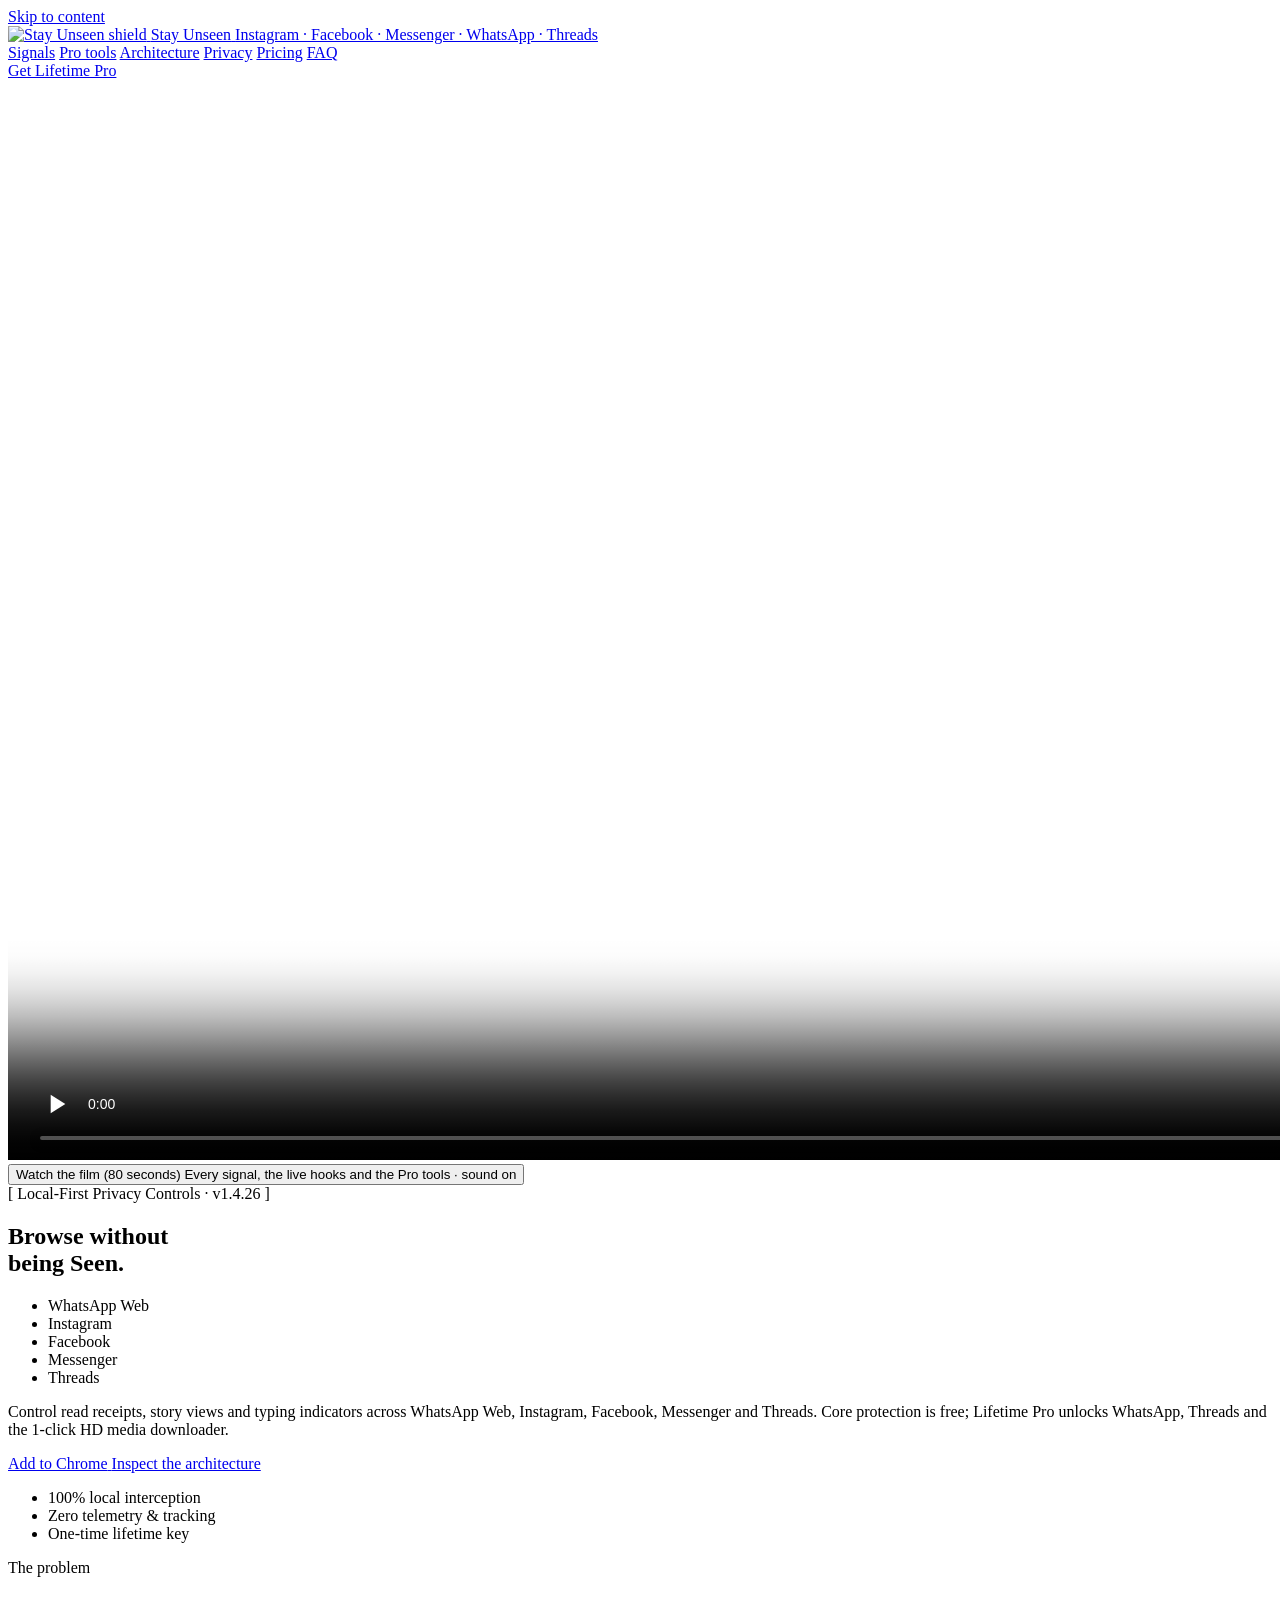
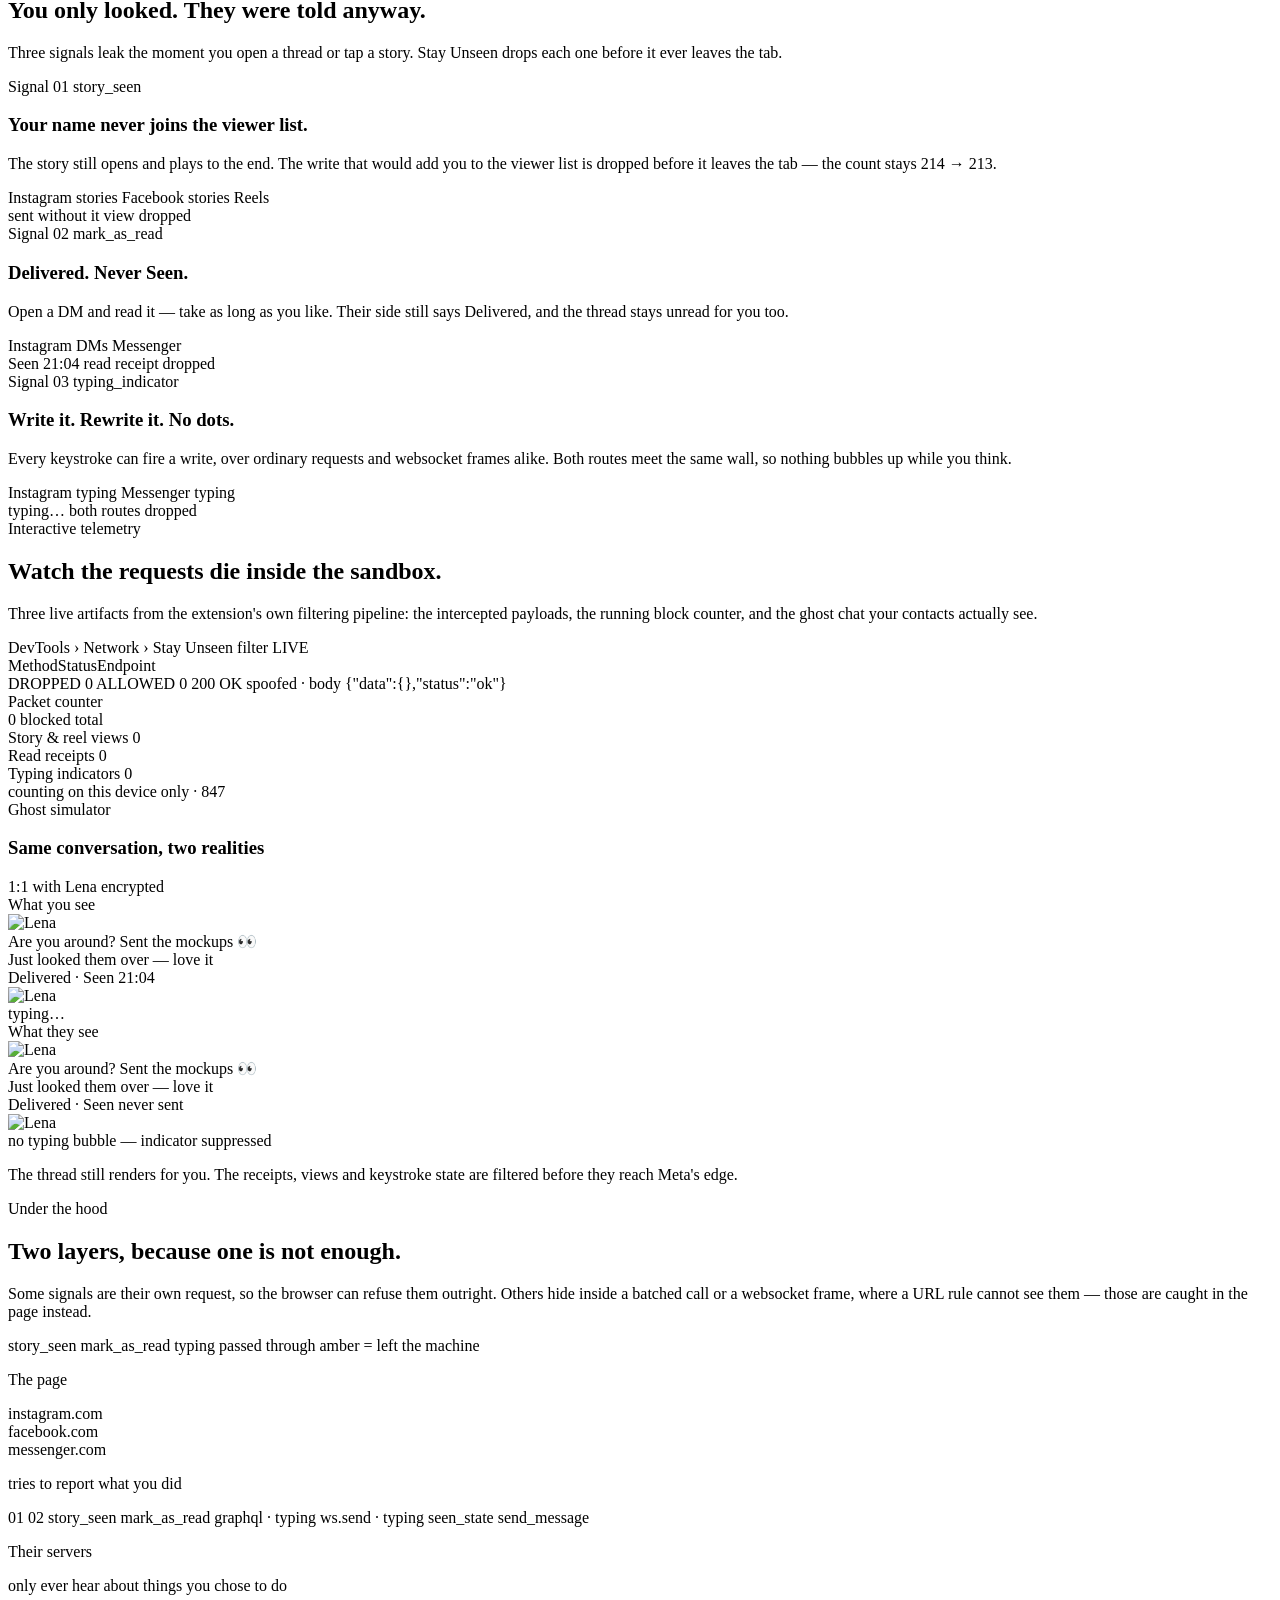
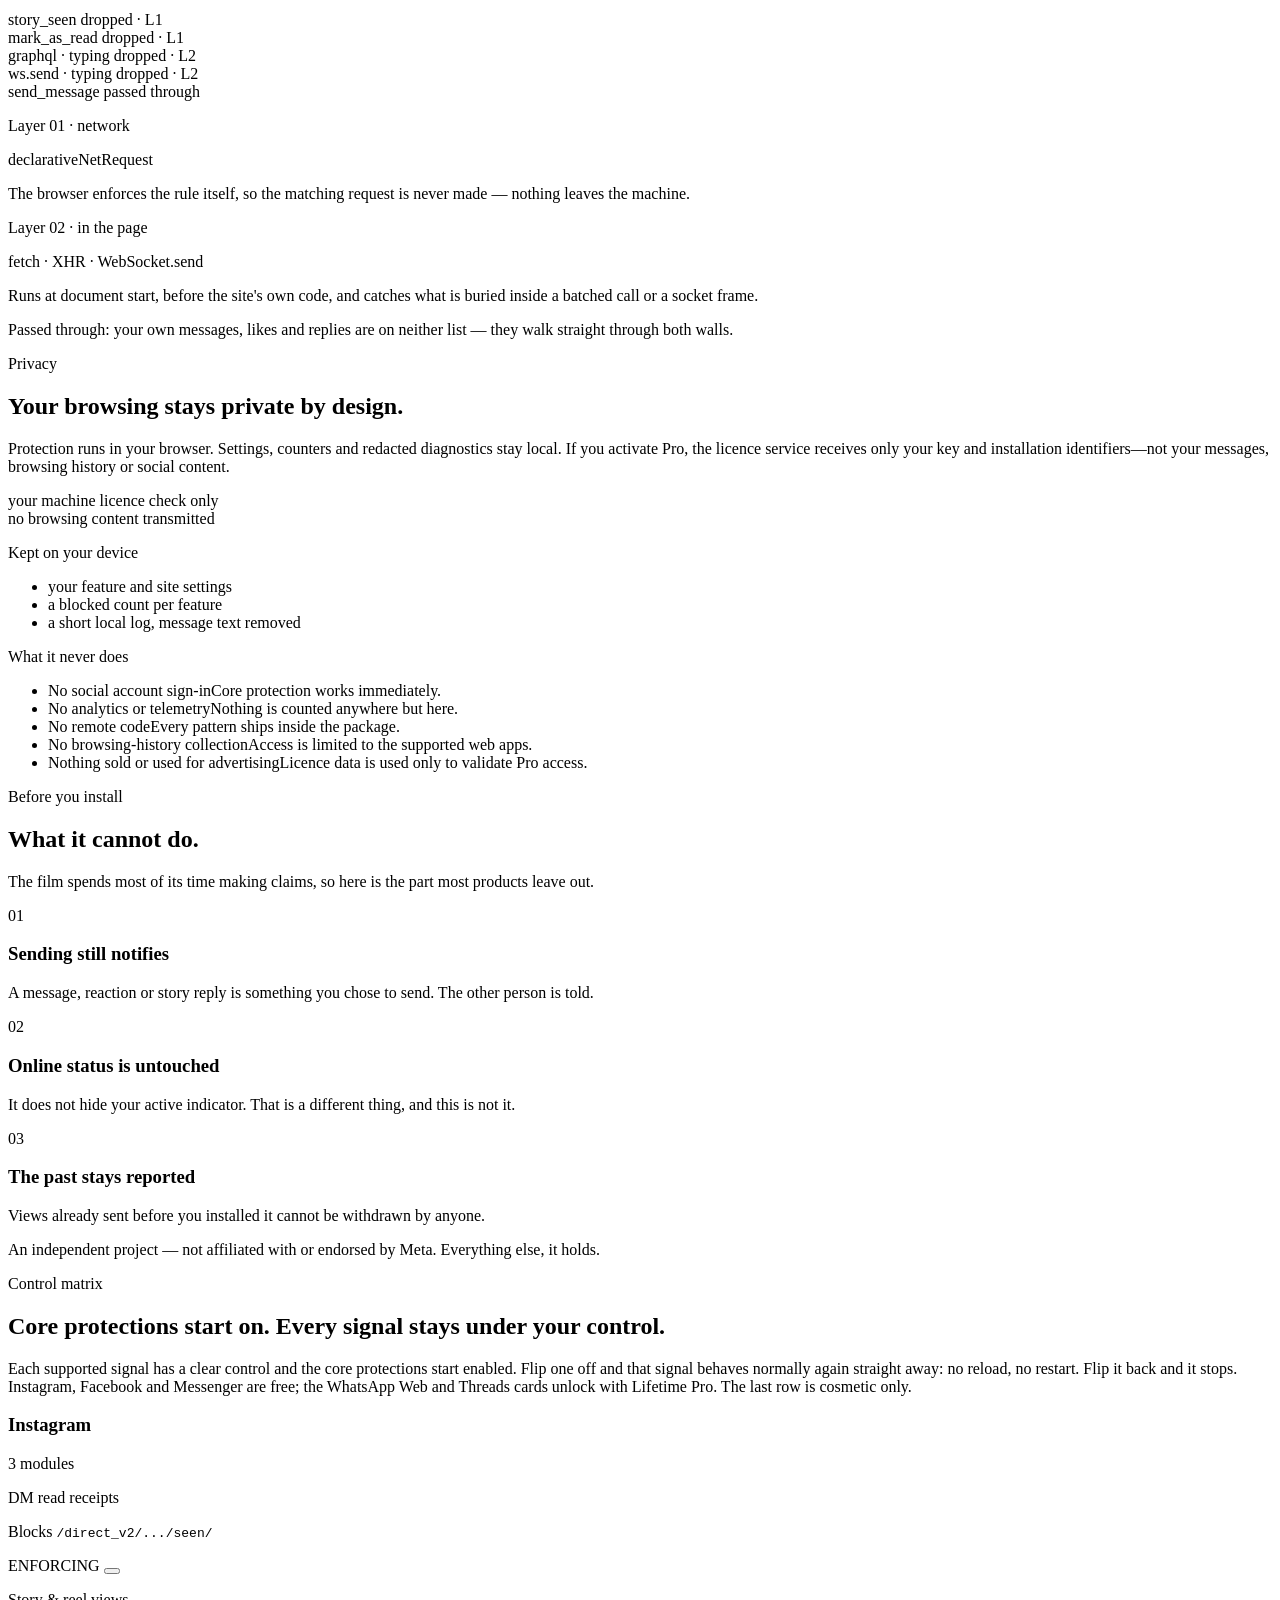
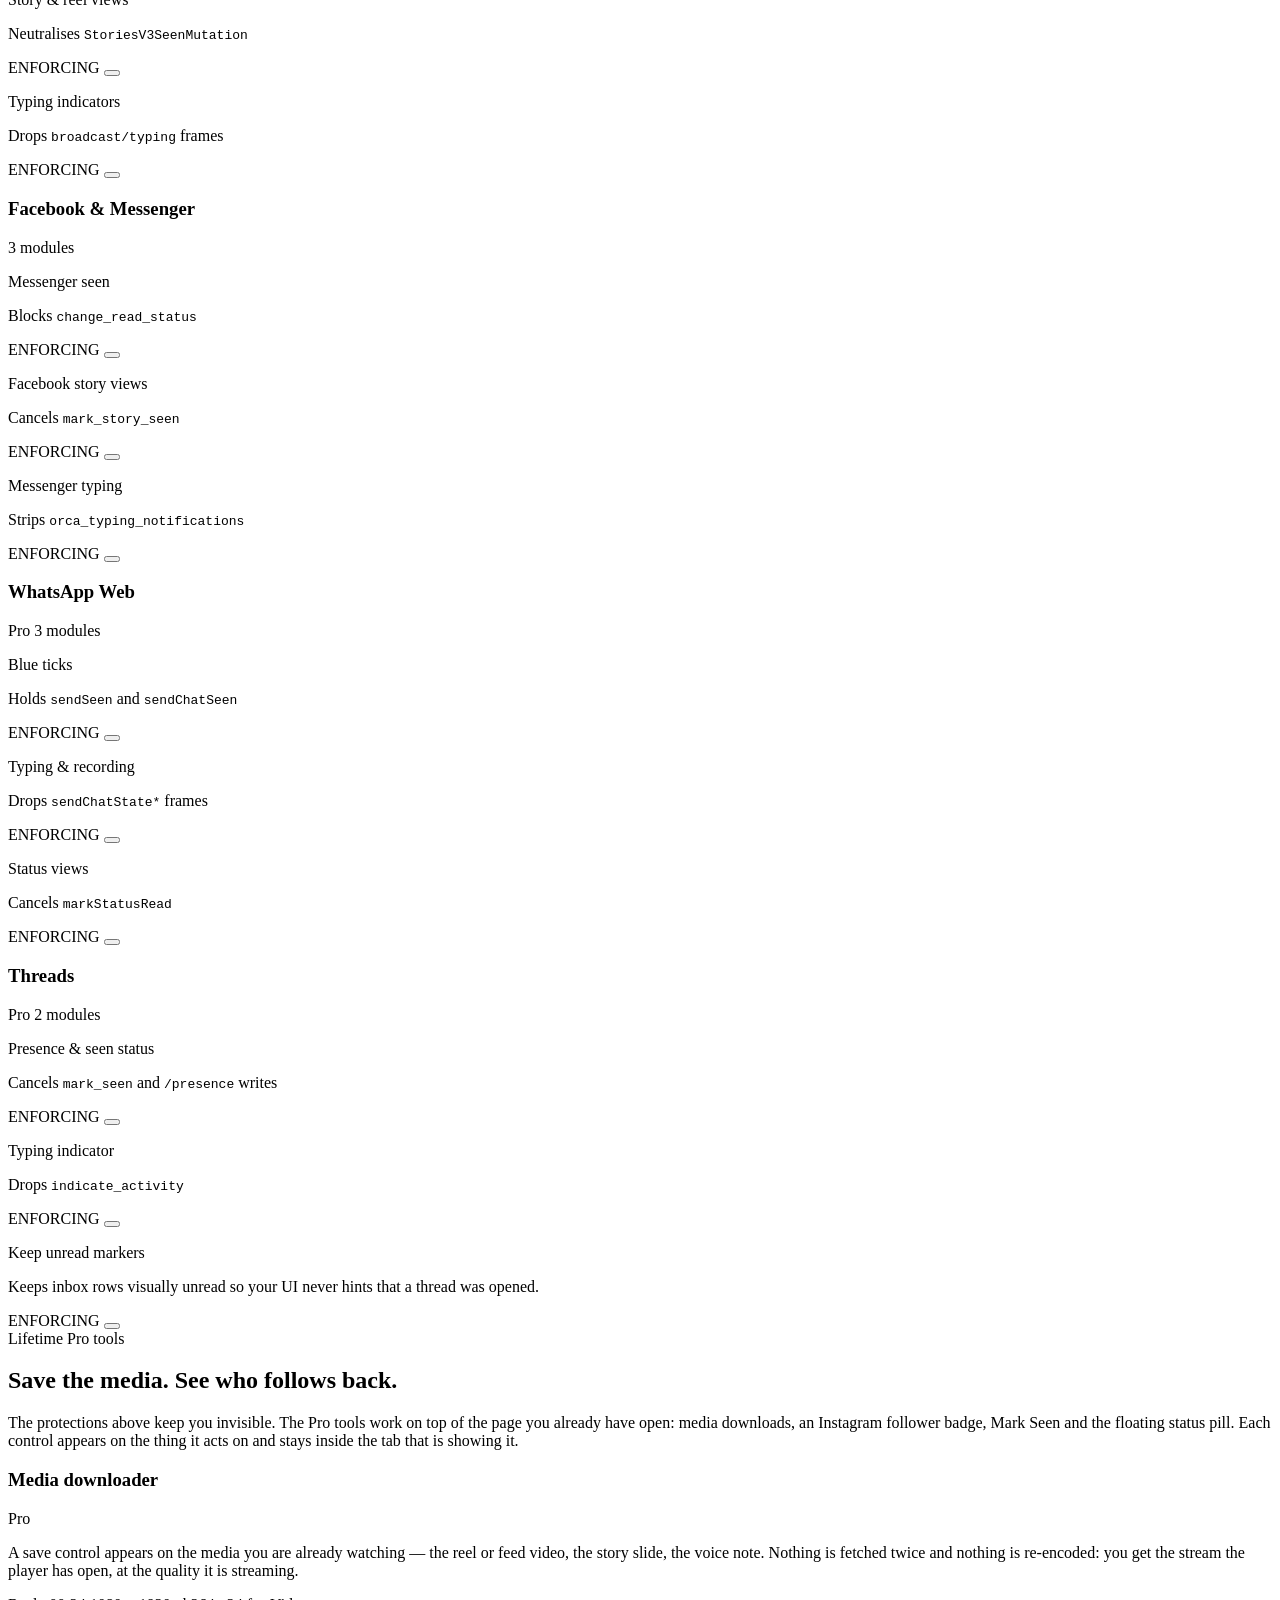
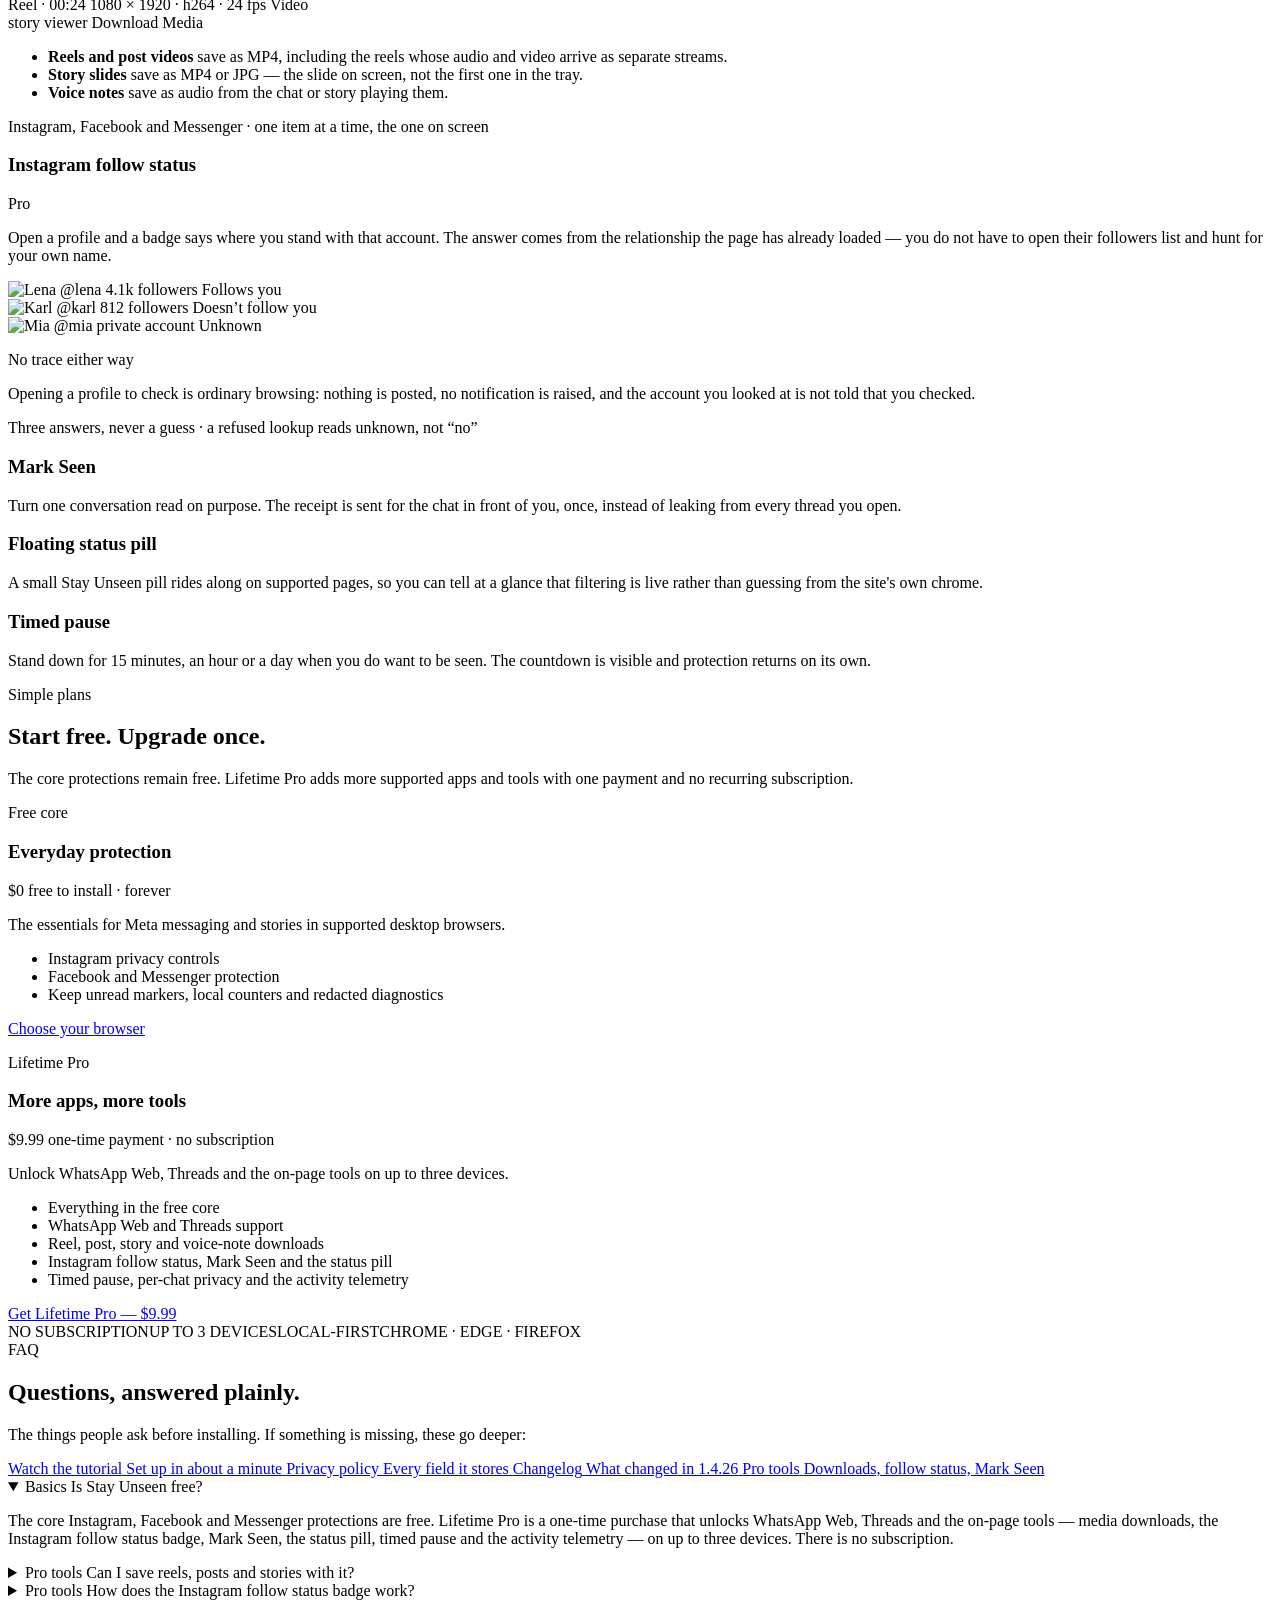
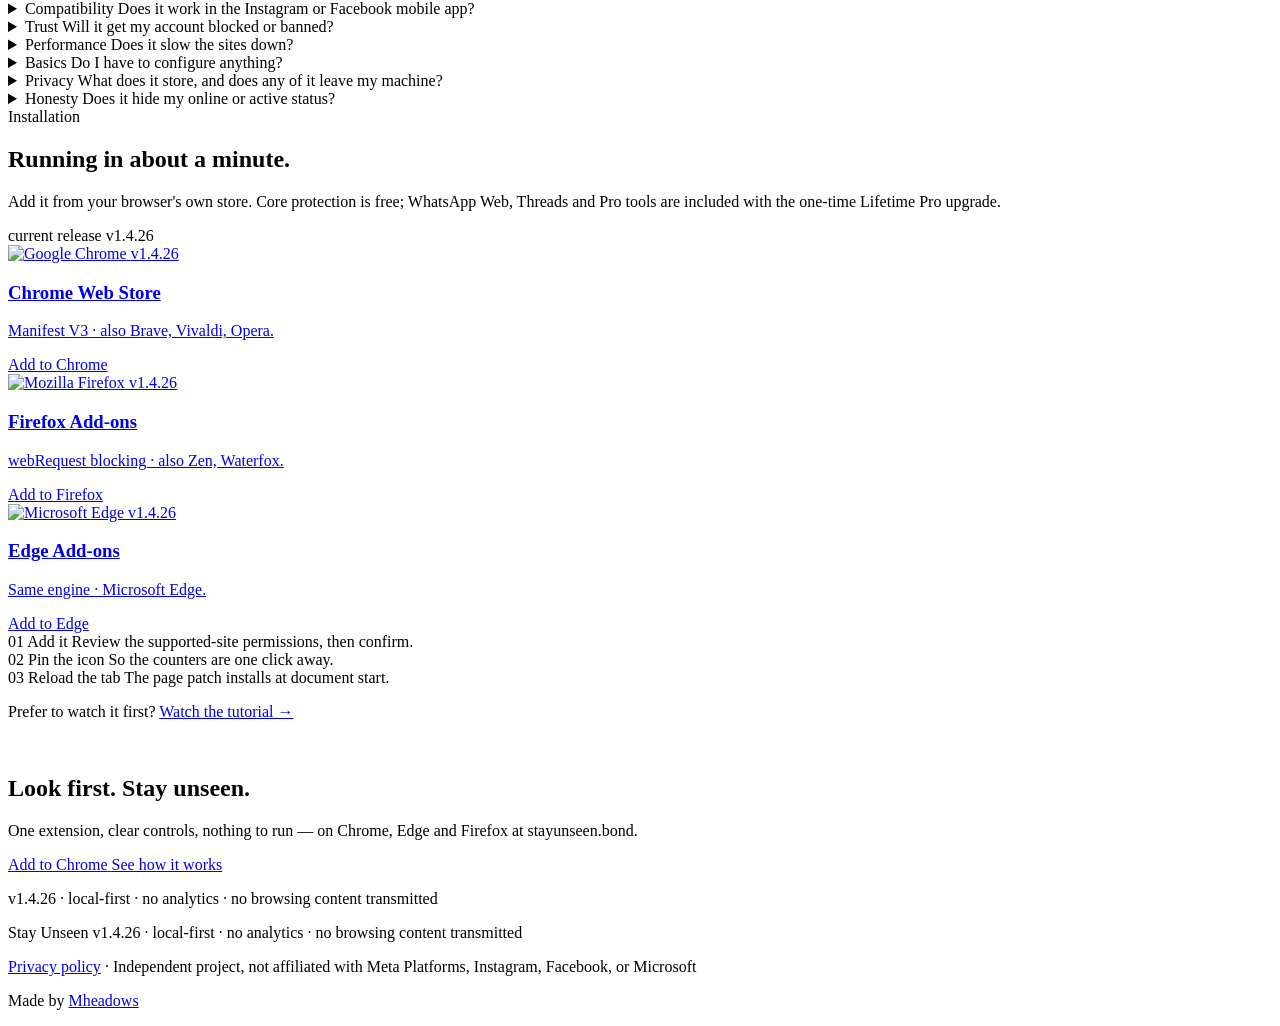
==== index.html @ 0bb3895d "Add files via upload" ====
<!doctype html>
<html lang="en" class="scroll-smooth">
  <head>
    <meta charset="utf-8" />
    <meta name="viewport" content="width=device-width, initial-scale=1" />
    <title>Stay Unseen — Read Receipts, Story Views &amp; Typing Privacy</title>
    <meta
      name="description"
      content="Control read receipts, story views and typing indicators on Instagram, Facebook, Messenger, WhatsApp Web and Threads. Free core protection with an optional lifetime Pro upgrade."
    />
    <meta
      name="keywords"
      content="stay unseen, seen blocker, ig seen blocker, instagram seen blocker, facebook seen blocker, hide instagram story views, instagram story viewer anonymous, anonymous story viewer, read receipt blocker, hide read receipts instagram, messenger read receipts, typing indicator blocker, hide typing indicator, read dms without being seen, instagram privacy extension, facebook privacy extension, chrome extension, firefox addon, edge extension"
    />
    <meta name="theme-color" content="#12161f" />
    <link rel="canonical" href="https://stayunseen.bond/" />
    <link rel="icon" href="assets/icon128.png" />
    <meta property="og:type" content="website" />
    <meta property="og:title" content="Stay Unseen — Browse on your terms" />
    <meta
      property="og:description"
      content="Control read receipts, story views and typing indicators across five supported web apps. Free core protection with an optional lifetime Pro upgrade."
    />
    <meta property="og:url" content="https://stayunseen.bond/" />
    <meta property="og:image" content="https://stayunseen.bond/assets/promo-poster.jpg" />
    <meta property="og:image:width" content="1920" />
    <meta property="og:image:height" content="1080" />
    <meta property="og:image:alt" content="Stay Unseen — browse Instagram, Facebook and Messenger without being seen" />
    <meta property="og:site_name" content="Stay Unseen" />
    <meta property="og:locale" content="en_US" />
    <meta name="twitter:card" content="summary_large_image" />
    <meta name="twitter:title" content="Stay Unseen — Browse on your terms" />
    <meta name="twitter:description" content="Control read receipts, story views and typing indicators across Instagram, Facebook, Messenger, WhatsApp Web and Threads." />
    <meta name="twitter:image" content="https://stayunseen.bond/assets/promo-poster.jpg" />
    <meta name="twitter:image:alt" content="Stay Unseen — browse Instagram, Facebook and Messenger without being seen" />
    <meta name="robots" content="index,follow,max-image-preview:large" />
    <meta name="author" content="Mheadows" />
    <link rel="sitemap" type="application/xml" title="Sitemap" href="https://stayunseen.bond/sitemap.xml" />

    <script>
      document.documentElement.classList.add("js");
    </script>

    <link rel="preconnect" href="https://fonts.googleapis.com" />
    <link rel="preconnect" href="https://fonts.gstatic.com" crossorigin />
    <link
      href="https://fonts.googleapis.com/css2?family=Plus+Jakarta+Sans:ital,wght@0,400;0,500;0,600;0,700;0,800&family=JetBrains+Mono:wght@400;500;700&display=swap"
      rel="stylesheet"
    />

    <!-- Tailwind compiled locally: npx tailwindcss@3.4.16 -c tailwind.config.js -i assets/tailwind.input.css -o assets/tailwind.css --minify -->
    <link rel="stylesheet" href="assets/tailwind.css" />
    <link rel="stylesheet" href="assets/app.css" />
    <link rel="stylesheet" href="assets/release.css" />

    <script type="application/ld+json">{"@context":"https://schema.org","@type":"FAQPage","mainEntity":[{"@type":"Question","name":"Is Stay Unseen free?","acceptedAnswer":{"@type":"Answer","text":"The core Instagram, Facebook and Messenger protections are free. Lifetime Pro is a one-time purchase that unlocks WhatsApp Web, Threads and the on-page tools — media downloads, the Instagram follow status badge, Mark Seen, the status pill, timed pause and the activity telemetry — on up to three devices. There is no subscription."}},{"@type":"Question","name":"Can I save reels, posts and stories with it?","acceptedAnswer":{"@type":"Answer","text":"Yes, with Lifetime Pro. A save control appears on the reel, post video, story slide or voice note you are already watching, and the file lands in your browser's usual Downloads at the quality the player is streaming — nothing is re-encoded. In a story it resolves the slide actually on screen rather than the first one in the tray. It saves the single item in front of you: there is no bulk profile export and nothing is crawled."}},{"@type":"Question","name":"How does the Instagram follow status badge work?","acceptedAnswer":{"@type":"Answer","text":"Open a profile and the badge reports the relationship that page already loaded in your own session: following you back, not following you, or your own profile. It reads what your logged-in browser can already see rather than crawling followers. If the lookup is refused, the badge says unknown instead of claiming that someone does not follow you."}},{"@type":"Question","name":"Does it work in the Instagram or Facebook mobile app?","acceptedAnswer":{"@type":"Answer","text":"No. Stay Unseen works in supported websites opened in Chrome, Edge or Firefox. It cannot reach native iOS or Android apps."}},{"@type":"Question","name":"Will it get my account blocked or banned?","acceptedAnswer":{"@type":"Answer","text":"Stay Unseen does not log in for you, automate anything, or scrape your account. It filters specific outgoing reports inside your own browser — the same category of tool as a content blocker — and it never adds anything to what you send."}},{"@type":"Question","name":"Does it slow the sites down?","acceptedAnswer":{"@type":"Answer","text":"No. It cancels those requests before they are made, so there is slightly less network work than usual, not more. The panel and its counters are local, so there is nothing extra to fetch."}},{"@type":"Question","name":"Do I have to configure anything?","acceptedAnswer":{"@type":"Answer","text":"No. Core protection starts with sensible defaults. Open the panel when you want to change a site or feature, or activate Lifetime Pro."}},{"@type":"Question","name":"What does it store, and does any of it leave my machine?","acceptedAnswer":{"@type":"Answer","text":"Settings, counters and a short diagnostic log stay in browser storage, with message text removed. Pro activation sends only the licence key and installation identifiers to the licence service; browsing content is not sent."}},{"@type":"Question","name":"Does it hide my online or active status?","acceptedAnswer":{"@type":"Answer","text":"No. It hides story and reel views, read receipts and typing indicators. Your active indicator is a different thing and is left untouched."}}]}</script>
    <script type="application/ld+json">{"@context":"https://schema.org","@graph":[{"@type":"WebSite","@id":"https://stayunseen.bond/#website","url":"https://stayunseen.bond/","name":"Stay Unseen","description":"Browser privacy controls for read receipts, story views and typing indicators across Instagram, Facebook, Messenger, WhatsApp Web and Threads.","inLanguage":"en","publisher":{"@id":"https://stayunseen.bond/#author"}},{"@type":"SoftwareApplication","@id":"https://stayunseen.bond/#app","name":"Stay Unseen","applicationCategory":"BrowserApplication","operatingSystem":"Chrome, Edge, Firefox","url":"https://stayunseen.bond/","description":"Controls read receipts, story views and typing indicators across Instagram, Facebook, Messenger, WhatsApp Web and Threads with local per-feature settings.","keywords":"seen blocker, instagram seen blocker, facebook seen blocker, hide story views, read receipts blocker, typing indicator blocker, anonymous story viewer, reel downloader, story downloader, instagram follow status","featureList":["Hide Instagram story and reel views","Block Instagram DM read receipts","Hide Instagram typing indicators","Hide Facebook story views","Block Facebook and Messenger read receipts","Hide Messenger typing indicators","Download reels, post videos, story slides and voice notes with Lifetime Pro","Instagram follow status badge with Lifetime Pro","Mark Seen button and floating status pill with Lifetime Pro","Timed pause and per-chat privacy with Lifetime Pro","WhatsApp Web privacy controls with Lifetime Pro","Threads privacy controls with Lifetime Pro"],"author":{"@id":"https://stayunseen.bond/#author"}},{"@type":"Person","@id":"https://stayunseen.bond/#author","name":"Mheadows","url":"https://mheadows.bond/"}]}</script>
  </head>

  <body class="relative bg-surface font-sans text-ink antialiased selection:bg-shield/40 selection:text-white">
    <a
      href="#main"
      class="sr-only focus:not-sr-only focus:fixed focus:left-4 focus:top-4 focus:z-[100] focus:rounded-xl focus:bg-panel focus:px-4 focus:py-2 focus:text-sm focus:text-ink"
      >Skip to content</a
    >

    <div class="bg-grid" aria-hidden="true"></div>
    <div class="bg-noise" aria-hidden="true"></div>

    <!-- ================= NAVBAR ================= -->
    <header class="fixed inset-x-0 top-0 z-50 px-3 pt-3 sm:px-6 sm:pt-4">
      <nav
        data-nav
        class="mx-auto flex max-w-6xl items-center justify-between gap-3 rounded-2xl border border-white/10 bg-deep/80 px-3 py-2.5 backdrop-blur-md transition-shadow duration-300 sm:px-4"
      >
        <a href="#top" class="flex min-w-0 items-center gap-2.5 rounded-xl">
          <img
            src="assets/icon128.png"
            alt="Stay Unseen shield"
            class="h-9 w-9 shrink-0 rounded-xl object-cover ring-1 ring-white/10"
            width="36"
            height="36"
          />
          <span class="flex min-w-0 flex-col leading-none">
            <span class="truncate text-[15px] font-bold tracking-tightest">Stay Unseen</span>
            <span
              class="nav-status mt-1 hidden min-w-0 items-center gap-1.5 font-mono text-[10px] text-muted sm:flex"
              title="Instagram · Facebook · Messenger · WhatsApp · Threads"
            >
              <span class="su-status pulse inline-block shrink-0"></span>
              <span class="nav-status-text">Instagram · Facebook · Messenger · WhatsApp · Threads</span>
            </span>
          </span>
        </a>

        <div class="hidden shrink-0 items-center gap-1 lg:flex">
          <a class="rounded-lg px-3 py-2 text-sm text-muted transition hover:bg-white/5 hover:text-ink" href="#signals">Signals</a>
          <a class="rounded-lg px-3 py-2 text-sm text-muted transition hover:bg-white/5 hover:text-ink" href="#protools">Pro tools</a>
          <a class="rounded-lg px-3 py-2 text-sm text-muted transition hover:bg-white/5 hover:text-ink" href="#architecture">Architecture</a>
          <a class="rounded-lg px-3 py-2 text-sm text-muted transition hover:bg-white/5 hover:text-ink" href="#privacy">Privacy</a>
          <a class="rounded-lg px-3 py-2 text-sm text-muted transition hover:bg-white/5 hover:text-ink" href="#plans">Pricing</a>
          <a class="rounded-lg px-3 py-2 text-sm text-muted transition hover:bg-white/5 hover:text-ink" href="#faq">FAQ</a>
        </div>

        <div class="flex shrink-0 items-center gap-2">
          <a
            href="https://hyperstrivelabs.lemonsqueezy.com/checkout/buy/cc66e59b-852b-4ff9-aa59-b85b5ba9203b"
            target="_blank"
            rel="noopener noreferrer"
            class="magnetic group inline-flex items-center gap-2 whitespace-nowrap rounded-xl bg-shield px-3.5 py-2 text-sm font-semibold text-white shadow-[0_0_0_1px_rgba(99,102,241,.6)] transition-shadow hover:shadow-glow sm:px-4"
          >
            <i data-lucide="sparkles" class="h-4 w-4"></i>
            <span>Get Lifetime Pro</span>
          </a>
        </div>
      </nav>
    </header>

    <main id="main">
      <!-- ================= HERO ================= -->
      <section id="top" class="relative overflow-hidden px-3 pb-16 pt-28 sm:px-6 sm:pb-20 sm:pt-32">
        <div class="glow-spot left-[-6rem] top-[-4rem] h-[26rem] w-[26rem] bg-shield/20" aria-hidden="true"></div>
        <div class="glow-spot right-[-8rem] top-[6rem] h-[24rem] w-[24rem] bg-story/10" aria-hidden="true"></div>

        <!-- Same container and gutters as the navbar, so the film lines up with it edge to edge. -->
        <div class="relative z-10 mx-auto max-w-6xl">
          <!-- Product film, at the navbar's width. Every label sits below the frame. -->
          <div data-reveal data-tour>
            <div class="tour rounded-2xl border border-white/15 bg-panel/40 p-1.5 shadow-[0_20px_50px_-15px_rgba(0,0,0,.85)]">
              <video
                class="tour-video rounded-xl"
                data-tour-video
                preload="none"
                playsinline
                controls
                width="1920"
                height="1080"
                poster="assets/tour-poster.jpg"
                aria-label="Stay Unseen product film"
              >
                <source src="assets/stayunseen-tour.mp4" type="video/mp4" />
                Your browser cannot play this video. <a href="assets/stayunseen-tour.mp4">Download the film instead</a>.
              </video>

              <!-- The play control and its wording sit centred on the film. -->
              <button type="button" class="tour-cover rounded-xl" data-tour-play>
                <span class="tour-cover-shade rounded-xl" aria-hidden="true"></span>
                <span class="tour-cta">
                  <span class="tour-play" aria-hidden="true"><i data-lucide="play" class="h-5 w-5"></i></span>
                  <span class="min-w-0 text-left">
                    <span class="block text-sm font-semibold text-ink sm:text-base">Watch the film (80 seconds)</span>
                    <span class="mt-0.5 block font-mono text-[10.5px] text-muted">
                      Every signal, the live hooks and the Pro tools &middot; sound on
                    </span>
                  </span>
                </span>
              </button>
            </div>
          </div>

          <!-- Statement | explanation -->
          <div class="mt-12 grid gap-8 sm:mt-14 lg:grid-cols-[1.12fr_0.88fr] lg:items-start lg:gap-12">
            <!-- Left: the claim -->
            <div>
              <div data-reveal>
                <span class="inline-flex items-center gap-2 rounded-full border border-white/10 bg-panel/60 px-3.5 py-1.5 font-mono text-[10.5px] uppercase tracking-[0.18em] text-muted">
                  <span class="h-1.5 w-1.5 rounded-full bg-typing animate-pulse"></span>
                  [ Local-First Privacy Controls · v1.4.26 ]
                </span>
              </div>

              <h1
                data-reveal
                class="mt-6 text-[2.75rem] font-extrabold leading-[1.04] tracking-tightest sm:text-6xl lg:text-[4.25rem]"
              >
                Browse without<br class="hidden sm:block" />
                being <span class="text-gradient">Seen.</span>
              </h1>

              <div data-reveal class="mt-6 sm:mt-7">
                <ul class="flex flex-wrap items-center gap-2" aria-label="Supported platforms">
                  <li class="platform-chip wa">WhatsApp Web</li>
                  <li class="platform-chip ig">Instagram</li>
                  <li class="platform-chip fb">Facebook</li>
                  <li class="platform-chip msg">Messenger</li>
                  <li class="platform-chip th">Threads</li>
                </ul>
              </div>
            </div>

            <!-- Right: what it does, and the two ways forward -->
            <div>
              <p data-reveal class="max-w-xl text-base leading-relaxed text-muted sm:text-lg">
                Control read receipts, story views and typing indicators across WhatsApp Web, Instagram, Facebook,
                Messenger and Threads. Core protection is free; Lifetime Pro unlocks WhatsApp, Threads and the
                1-click HD media downloader.
              </p>

              <div data-reveal class="mt-6 flex flex-wrap items-center gap-3">
                <a
                  href="#install"
                  data-browser-cta
                  class="magnetic group inline-flex items-center gap-2 rounded-2xl bg-gradient-to-r from-shield to-violet px-5 py-3.5 text-sm font-semibold text-white shadow-[0_0_0_1px_rgba(129,140,248,.5)] transition-shadow hover:shadow-glow"
                >
                  <i data-lucide="shield-check" class="h-4 w-4"></i>
                  <span data-browser-label>Add to Chrome</span>
                </a>
                <a
                  href="#architecture"
                  class="inline-flex items-center gap-2 rounded-2xl border border-white/10 bg-panel/40 px-5 py-3.5 text-sm font-semibold text-ink transition hover:border-white/25"
                >
                  <i data-lucide="workflow" class="h-4 w-4"></i>
                  <span>Inspect the architecture</span>
                </a>
              </div>

              <ul data-reveal class="mt-6 flex flex-wrap gap-x-6 gap-y-2 font-mono text-[11px] text-muted">
                <li class="flex items-center gap-2"><i data-lucide="shield-check" class="h-3.5 w-3.5 text-typing"></i>100% local interception</li>
                <li class="flex items-center gap-2"><i data-lucide="circle-slash-2" class="h-3.5 w-3.5 text-typing"></i>Zero telemetry &amp; tracking</li>
                <li class="flex items-center gap-2"><i data-lucide="key-round" class="h-3.5 w-3.5 text-typing"></i>One-time lifetime key</li>
              </ul>
            </div>
          </div>
        </div>
      </section>

      <!-- ================= SIGNALS ================= -->
      <section id="signals" class="relative scroll-mt-24 px-5 py-20 sm:py-24">
        <div class="glow-spot left-[-6rem] top-10 h-[20rem] w-[20rem] bg-amber/10" aria-hidden="true"></div>
        <div class="relative z-10 mx-auto max-w-6xl">
          <div class="max-w-2xl" data-reveal>
            <span class="font-mono text-[11px] uppercase tracking-[0.22em] text-amber">The problem</span>
            <h2 class="mt-4 text-3xl font-extrabold tracking-tightest sm:text-4xl">
              You only looked. <span class="text-gradient">They were told anyway.</span>
            </h2>
            <p class="mt-4 text-muted">
              Three signals leak the moment you open a thread or tap a story. Stay Unseen drops each one before
              it ever leaves the tab.
            </p>
          </div>

          <div class="mt-12 grid gap-5 lg:grid-cols-3">
            <!-- Signal 01 -->
            <article data-reveal class="group flex flex-col rounded-3xl border border-white/10 bg-panel/50 p-6 transition hover:-translate-y-1 hover:border-story/40">
              <div class="flex items-center justify-between gap-3">
                <span class="mono-label text-muted">Signal 01</span>
                <span class="inline-flex items-center gap-2 rounded-full border border-story/40 bg-story/10 px-3 py-1 font-mono text-[10.5px] text-story">
                  <span class="h-1.5 w-1.5 rounded-full bg-story"></span>story_seen
                </span>
              </div>
              <h3 class="mt-5 text-lg font-bold tracking-tight">Your name never joins the <span class="text-gradient">viewer list.</span></h3>
              <p class="mt-3 text-sm leading-relaxed text-muted">
                The story still opens and plays to the end. The write that would add you to the viewer list is
                dropped before it leaves the tab — the count stays <span class="font-mono text-ink">214 → 213</span>.
              </p>
              <div class="mt-5 flex flex-wrap gap-2">
                <span class="rounded-full border border-white/10 px-2.5 py-1 font-mono text-[10px] text-muted">Instagram stories</span>
                <span class="rounded-full border border-white/10 px-2.5 py-1 font-mono text-[10px] text-muted">Facebook stories</span>
                <span class="rounded-full border border-white/10 px-2.5 py-1 font-mono text-[10px] text-muted">Reels</span>
              </div>
              <div class="mt-6 flex items-center gap-2 border-t border-white/10 pt-4 font-mono text-[10px]">
                <span class="h-1.5 w-1.5 rounded-full bg-amber"></span>
                <span class="text-amber">sent without it</span>
                <i data-lucide="arrow-right" class="h-3 w-3 text-muted"></i>
                <span class="h-1.5 w-1.5 rounded-full bg-good"></span>
                <span class="text-good">view dropped</span>
              </div>
            </article>

            <!-- Signal 02 -->
            <article data-reveal class="group flex flex-col rounded-3xl border border-white/10 bg-panel/50 p-6 transition hover:-translate-y-1 hover:border-receipt/40">
              <div class="flex items-center justify-between gap-3">
                <span class="mono-label text-muted">Signal 02</span>
                <span class="inline-flex items-center gap-2 rounded-full border border-receipt/40 bg-receipt/10 px-3 py-1 font-mono text-[10.5px] text-receipt">
                  <span class="h-1.5 w-1.5 rounded-full bg-receipt"></span>mark_as_read
                </span>
              </div>
              <h3 class="mt-5 text-lg font-bold tracking-tight">Delivered. <span class="text-gradient">Never Seen.</span></h3>
              <p class="mt-3 text-sm leading-relaxed text-muted">
                Open a DM and read it — take as long as you like. Their side still says Delivered, and the thread
                stays unread for you too.
              </p>
              <div class="mt-5 flex flex-wrap gap-2">
                <span class="rounded-full border border-white/10 px-2.5 py-1 font-mono text-[10px] text-muted">Instagram DMs</span>
                <span class="rounded-full border border-white/10 px-2.5 py-1 font-mono text-[10px] text-muted">Messenger</span>
              </div>
              <div class="mt-6 flex items-center gap-2 border-t border-white/10 pt-4 font-mono text-[10px]">
                <span class="h-1.5 w-1.5 rounded-full bg-amber"></span>
                <span class="text-amber line-through decoration-amber/50">Seen 21:04</span>
                <i data-lucide="arrow-right" class="h-3 w-3 text-muted"></i>
                <span class="h-1.5 w-1.5 rounded-full bg-good"></span>
                <span class="text-good">read receipt dropped</span>
              </div>
            </article>

            <!-- Signal 03 -->
            <article data-reveal class="group flex flex-col rounded-3xl border border-white/10 bg-panel/50 p-6 transition hover:-translate-y-1 hover:border-typing/40">
              <div class="flex items-center justify-between gap-3">
                <span class="mono-label text-muted">Signal 03</span>
                <span class="inline-flex items-center gap-2 rounded-full border border-typing/40 bg-typing/10 px-3 py-1 font-mono text-[10.5px] text-typing">
                  <span class="h-1.5 w-1.5 rounded-full bg-typing"></span>typing_indicator
                </span>
              </div>
              <h3 class="mt-5 text-lg font-bold tracking-tight">Write it. Rewrite it. <span class="text-gradient">No dots.</span></h3>
              <p class="mt-3 text-sm leading-relaxed text-muted">
                Every keystroke can fire a write, over ordinary requests and websocket frames alike. Both routes
                meet the same wall, so nothing bubbles up while you think.
              </p>
              <div class="mt-5 flex flex-wrap gap-2">
                <span class="rounded-full border border-white/10 px-2.5 py-1 font-mono text-[10px] text-muted">Instagram typing</span>
                <span class="rounded-full border border-white/10 px-2.5 py-1 font-mono text-[10px] text-muted">Messenger typing</span>
              </div>
              <div class="mt-6 flex items-center gap-2 border-t border-white/10 pt-4 font-mono text-[10px]">
                <span class="h-1.5 w-1.5 rounded-full bg-amber"></span>
                <span class="text-amber">typing…</span>
                <i data-lucide="arrow-right" class="h-3 w-3 text-muted"></i>
                <span class="h-1.5 w-1.5 rounded-full bg-good"></span>
                <span class="text-good">both routes dropped</span>
              </div>
            </article>
          </div>
        </div>
      </section>

      <!-- ================= TELEMETRY / FEATURES ================= -->
      <section id="features" class="relative scroll-mt-24 px-5 py-20 sm:py-24">
        <div class="mx-auto max-w-6xl">
          <div class="max-w-2xl" data-reveal>
            <span class="font-mono text-[11px] uppercase tracking-[0.22em] text-shield">Interactive telemetry</span>
            <h2 class="mt-4 text-3xl font-extrabold tracking-tightest sm:text-4xl">
              Watch the requests die <span class="text-gradient">inside the sandbox.</span>
            </h2>
            <p class="mt-4 text-muted">
              Three live artifacts from the extension's own filtering pipeline: the intercepted payloads, the
              running block counter, and the ghost chat your contacts actually see.
            </p>
          </div>

          <div class="mt-12 grid gap-6 lg:grid-cols-12">
            <!-- Artifact 1 — Interceptor terminal -->
            <div class="lg:col-span-7">
              <div class="term" data-terminal>
                <div class="flex items-center gap-3 border-b border-white/10 px-4 py-3">
                  <span class="flex gap-1.5" aria-hidden="true">
                    <span class="h-2.5 w-2.5 rounded-full bg-[#ff5f57]"></span>
                    <span class="h-2.5 w-2.5 rounded-full bg-[#febc2e]"></span>
                    <span class="h-2.5 w-2.5 rounded-full bg-[#28c840]"></span>
                  </span>
                  <span class="font-mono text-[11px] text-muted">DevTools &rsaquo; Network &rsaquo; Stay Unseen filter</span>
                  <span class="ml-auto inline-flex items-center gap-1.5 rounded-full border border-typing/30 bg-typing/10 px-2 py-0.5 font-mono text-[10px] text-typing">
                    <span class="h-1.5 w-1.5 animate-pulse rounded-full bg-typing"></span> LIVE
                  </span>
                </div>

                <div class="term-scroll hidden grid-cols-[58px_74px_1fr] gap-x-3 border-b border-white/10 px-4 py-2 font-mono text-[10px] uppercase tracking-wider text-muted/70 sm:grid">
                  <span>Method</span><span>Status</span><span>Endpoint</span>
                </div>

                <div data-term-log class="term-scroll h-[336px] overflow-y-auto px-3 py-2 font-mono text-[11.5px] leading-relaxed sm:px-4" aria-label="Simulated intercepted network requests"></div>

                <div class="flex flex-wrap items-center gap-x-5 gap-y-1 border-t border-white/10 px-4 py-3 font-mono text-[10.5px] text-muted">
                  <span>DROPPED <span data-term-blocked class="text-typing">0</span></span>
                  <span>ALLOWED <span data-term-passed class="text-muted">0</span></span>
                  <span class="ml-auto hidden sm:inline">200 OK spoofed &middot; body <span class="text-story">{"data":{},"status":"ok"}</span></span>
                </div>
              </div>
            </div>

            <!-- Artifact 2 — Live packet counter -->
            <div class="lg:col-span-5">
              <div class="flex h-full flex-col rounded-3xl border border-white/10 bg-panel/60 p-6 shadow-card" data-counter-card>
                <div class="flex items-center justify-between">
                  <span class="font-mono text-[11px] uppercase tracking-[0.2em] text-muted">Packet counter</span>
                  <i data-lucide="activity" class="h-4 w-4 text-typing"></i>
                </div>

                <div class="mt-5 flex items-baseline gap-3">
                  <span class="font-mono text-5xl font-bold tracking-tight text-ink" data-count-to="847" data-count-duration="1.6">0</span>
                  <span class="text-sm text-muted">blocked total</span>
                </div>

                <div class="mt-6 space-y-4">
                  <div data-count-row>
                    <div class="flex items-center justify-between text-sm">
                      <span class="flex items-center gap-2 text-muted"><span class="h-2 w-2 rounded-full bg-story"></span>Story &amp; reel views</span>
                      <span class="font-mono text-ink" data-count-to="421">0</span>
                    </div>
                    <div class="mt-2 h-1.5 overflow-hidden rounded-full bg-white/5">
                      <span class="block h-full rounded-full bg-story" data-count-bar data-count-to-bar="50" style="width: 0%"></span>
                    </div>
                  </div>
                  <div data-count-row>
                    <div class="flex items-center justify-between text-sm">
                      <span class="flex items-center gap-2 text-muted"><span class="h-2 w-2 rounded-full bg-receipt"></span>Read receipts</span>
                      <span class="font-mono text-ink" data-count-to="328">0</span>
                    </div>
                    <div class="mt-2 h-1.5 overflow-hidden rounded-full bg-white/5">
                      <span class="block h-full rounded-full bg-receipt" data-count-bar data-count-to-bar="39" style="width: 0%"></span>
                    </div>
                  </div>
                  <div data-count-row>
                    <div class="flex items-center justify-between text-sm">
                      <span class="flex items-center gap-2 text-muted"><span class="h-2 w-2 rounded-full bg-typing"></span>Typing indicators</span>
                      <span class="font-mono text-ink" data-count-to="98">0</span>
                    </div>
                    <div class="mt-2 h-1.5 overflow-hidden rounded-full bg-white/5">
                      <span class="block h-full rounded-full bg-typing" data-count-bar data-count-to-bar="11" style="width: 0%"></span>
                    </div>
                  </div>
                </div>

                <div class="mt-auto flex items-center gap-2 pt-6 font-mono text-[10.5px] text-muted">
                  <span class="su-status pulse inline-block"></span>
                  counting on this device only &middot; <span data-counter-tick>847</span>
                </div>
              </div>
            </div>

            <!-- Artifact 3 — Ghost simulator -->
            <div class="lg:col-span-12">
              <div class="rounded-3xl border border-white/10 bg-panel/40 p-5 shadow-card sm:p-7" data-ghost>
                <div class="flex flex-wrap items-center justify-between gap-3">
                  <div>
                    <span class="font-mono text-[11px] uppercase tracking-[0.2em] text-muted">Ghost simulator</span>
                    <h3 class="mt-2 text-xl font-bold tracking-tight">Same conversation, two realities</h3>
                  </div>
                  <div class="flex items-center gap-1 rounded-xl border border-white/10 bg-deep/60 p-1 font-mono text-[10px]">
                    <span class="rounded-lg bg-white/10 px-2.5 py-1 text-ink">1:1 with Lena</span>
                    <span class="px-2.5 py-1 text-muted">encrypted</span>
                  </div>
                </div>

                <div class="mt-6 grid gap-5 lg:grid-cols-2">
                  <!-- What you see -->
                  <div class="rounded-2xl border border-story/25 bg-deep/50 p-4">
                    <div class="mb-4 flex items-center gap-2 font-mono text-[11px] uppercase tracking-wider text-story">
                      <i data-lucide="eye" class="h-3.5 w-3.5"></i> What you see
                    </div>
                    <div class="space-y-3">
                      <div class="flex items-end gap-2">
                        <img src="assets/faces/lena.jpg" alt="Lena" class="h-7 w-7 rounded-full object-cover ring-1 ring-white/10" />
                        <div class="chat-bubble rounded-bl-md border border-white/10 bg-panel text-ink">Are you around? Sent the mockups 👀</div>
                      </div>
                      <div class="flex flex-col items-end gap-1">
                        <div class="chat-bubble rounded-br-md bg-shield text-white">Just looked them over — love it</div>
                        <span class="pr-1 font-mono text-[9.5px] text-muted">Delivered · <span class="text-receipt">Seen 21:04</span></span>
                      </div>
                      <div class="flex items-end gap-2">
                        <img src="assets/faces/lena.jpg" alt="Lena" class="h-7 w-7 rounded-full object-cover ring-1 ring-white/10" />
                        <div class="chat-bubble rounded-bl-md border border-white/10 bg-panel text-muted">
                          <span class="typing-dots"><i></i><i></i><i></i></span>
                          <span class="ml-1 text-[11px] text-typing">typing…</span>
                        </div>
                      </div>
                    </div>
                  </div>

                  <!-- What they see -->
                  <div class="rounded-2xl border border-typing/25 bg-deep/50 p-4">
                    <div class="mb-4 flex items-center gap-2 font-mono text-[11px] uppercase tracking-wider text-typing">
                      <i data-lucide="user-x" class="h-3.5 w-3.5"></i> What they see
                    </div>
                    <div class="space-y-3">
                      <div class="flex items-end gap-2">
                        <img src="assets/faces/lena.jpg" alt="Lena" class="h-7 w-7 rounded-full object-cover ring-1 ring-white/10" />
                        <div class="chat-bubble rounded-bl-md border border-white/10 bg-panel text-ink">Are you around? Sent the mockups 👀</div>
                      </div>
                      <div class="flex flex-col items-end gap-1">
                        <div class="chat-bubble rounded-br-md bg-shield/70 text-white">Just looked them over — love it</div>
                        <span class="pr-1 font-mono text-[9.5px] text-muted">Delivered · <span class="line-through opacity-60">Seen</span> <span class="text-typing">never sent</span></span>
                      </div>
                      <div class="flex items-end gap-2">
                        <img src="assets/faces/lena.jpg" alt="Lena" class="h-7 w-7 rounded-full object-cover ring-1 ring-white/10" />
                        <div class="chat-bubble rounded-bl-md border border-dashed border-white/10 bg-panel/40 text-muted/70 italic">
                          no typing bubble — indicator suppressed
                        </div>
                      </div>
                    </div>
                  </div>
                </div>

                <p class="mt-5 font-mono text-[11px] text-muted">
                  The thread still renders for you. The receipts, views and keystroke state are filtered before
                  they reach Meta's edge.
                </p>
              </div>
            </div>
          </div>
        </div>
      </section>

      <!-- ================= ARCHITECTURE ================= -->
      <section id="architecture" class="relative scroll-mt-24 overflow-hidden px-5 py-20 sm:py-28">
        <div class="glow-spot left-1/2 top-0 h-[24rem] w-[36rem] -translate-x-1/2 bg-shield/10" aria-hidden="true"></div>
        <div class="relative z-10 mx-auto max-w-6xl">
          <div class="max-w-2xl" data-reveal>
            <span class="font-mono text-[11px] uppercase tracking-[0.22em] text-steel">Under the hood</span>
            <h2 class="mt-4 text-3xl font-extrabold tracking-tightest sm:text-4xl">
              Two layers, <span class="text-gradient">because one is not enough.</span>
            </h2>
            <p class="mt-4 text-muted">
              Some signals are their own request, so the browser can refuse them outright. Others hide inside a
              batched call or a websocket frame, where a URL rule cannot see them — those are caught in the page
              instead.
            </p>
          </div>

          <!-- Two-layer packet diagram -->
          <div data-reveal class="mt-12 rounded-3xl border border-white/10 bg-void/60 p-5 shadow-card sm:p-8">
            <div class="flex flex-wrap items-center gap-x-5 gap-y-2 font-mono text-[10.5px] text-muted">
              <span class="inline-flex items-center gap-2"><span class="h-1.5 w-1.5 rounded-full bg-story"></span>story_seen</span>
              <span class="inline-flex items-center gap-2"><span class="h-1.5 w-1.5 rounded-full bg-receipt"></span>mark_as_read</span>
              <span class="inline-flex items-center gap-2"><span class="h-1.5 w-1.5 rounded-full bg-typing"></span>typing</span>
              <span class="inline-flex items-center gap-2"><span class="h-1.5 w-1.5 rounded-full bg-good"></span>passed through</span>
              <span class="ml-auto hidden sm:inline">amber = left the machine</span>
            </div>

            <div class="relative mt-9 hidden items-center gap-3 sm:flex sm:gap-5">
              <!-- the page -->
              <div class="node-box relative z-10 hidden w-[180px] shrink-0 p-4 sm:block">
                <p class="mono-label text-steel">The page</p>
                <div class="mt-3 space-y-2 font-mono text-[10.5px] text-muted">
                  <div class="rounded-lg border border-white/10 px-2.5 py-1.5">instagram.com</div>
                  <div class="rounded-lg border border-white/10 px-2.5 py-1.5">facebook.com</div>
                  <div class="rounded-lg border border-white/10 px-2.5 py-1.5">messenger.com</div>
                </div>
                <p class="mt-3 text-[11px] text-muted/80">tries to report what you did</p>
              </div>

              <!-- the lane -->
              <div class="lane relative h-56 flex-1">
                <div class="lane-track top-1/2"></div>
                <div class="membrane m1 left-[34%]" aria-hidden="true"></div>
                <div class="membrane m2 left-[64%]" aria-hidden="true"></div>
                <span class="wall-badge absolute -top-1 left-[34%] -translate-x-1/2 text-steel">01</span>
                <span class="wall-badge absolute -top-1 left-[64%] -translate-x-1/2 text-lav">02</span>

                <span class="pkt t-story die-w1" style="--pkt-y: 8%; --pkt-at: 10%; animation-delay: 0.2s">story_seen</span>
                <span class="pkt t-read die-w1" style="--pkt-y: 30%; --pkt-at: 14%; animation-delay: 1.6s">mark_as_read</span>
                <span class="pkt t-typing die-w2" style="--pkt-y: 54%; --pkt-at: 20%; animation-delay: 0.9s">graphql · typing</span>
                <span class="pkt t-typing die-w2" style="--pkt-y: 76%; --pkt-at: 26%; animation-delay: 2.8s">ws.send · typing</span>
                <span class="pkt t-story die-w1" style="--pkt-y: 92%; --pkt-at: 6%; animation-delay: 3.4s">seen_state</span>
                <span class="pkt t-good pass" style="--pkt-y: 42%; --pkt-at: 64%; animation-delay: 2s">send_message</span>
              </div>

              <!-- their servers -->
              <div class="node-box relative z-10 hidden w-[180px] shrink-0 border-good/30 p-4 sm:block">
                <p class="mono-label text-good">Their servers</p>
                <p class="mt-3 text-[11px] text-muted/80">only ever hear about things you chose to do</p>
              </div>
            </div>

            <!-- mobile verdict list (the animated lane needs room) -->
            <div class="mt-6 space-y-2.5 sm:hidden">
              <div class="flex items-center justify-between gap-3 rounded-2xl border border-white/10 bg-panel/40 px-4 py-3">
                <span class="inline-flex items-center gap-2 font-mono text-[11px] text-story"><span class="h-1.5 w-1.5 rounded-full bg-story"></span>story_seen</span>
                <span class="font-mono text-[10px] text-good">dropped · L1</span>
              </div>
              <div class="flex items-center justify-between gap-3 rounded-2xl border border-white/10 bg-panel/40 px-4 py-3">
                <span class="inline-flex items-center gap-2 font-mono text-[11px] text-receipt"><span class="h-1.5 w-1.5 rounded-full bg-receipt"></span>mark_as_read</span>
                <span class="font-mono text-[10px] text-good">dropped · L1</span>
              </div>
              <div class="flex items-center justify-between gap-3 rounded-2xl border border-white/10 bg-panel/40 px-4 py-3">
                <span class="inline-flex items-center gap-2 font-mono text-[11px] text-typing"><span class="h-1.5 w-1.5 rounded-full bg-typing"></span>graphql · typing</span>
                <span class="font-mono text-[10px] text-good">dropped · L2</span>
              </div>
              <div class="flex items-center justify-between gap-3 rounded-2xl border border-white/10 bg-panel/40 px-4 py-3">
                <span class="inline-flex items-center gap-2 font-mono text-[11px] text-typing"><span class="h-1.5 w-1.5 rounded-full bg-typing"></span>ws.send · typing</span>
                <span class="font-mono text-[10px] text-good">dropped · L2</span>
              </div>
              <div class="flex items-center justify-between gap-3 rounded-2xl border border-good/30 bg-good/10 px-4 py-3">
                <span class="inline-flex items-center gap-2 font-mono text-[11px] text-good"><span class="h-1.5 w-1.5 rounded-full bg-good"></span>send_message</span>
                <span class="font-mono text-[10px] text-good">passed through</span>
              </div>
            </div>

            <!-- layer detail -->
            <div class="mt-8 grid gap-4 sm:grid-cols-2">
              <div class="rounded-2xl border border-steel/25 bg-steel/[0.05] p-4">
                <p class="mono-label text-steel">Layer 01 · network</p>
                <p class="mt-2 font-mono text-sm text-ink">declarativeNetRequest</p>
                <p class="mt-1.5 text-xs leading-relaxed text-muted">
                  The browser enforces the rule itself, so the matching request is never made — nothing leaves
                  the machine.
                </p>
              </div>
              <div class="rounded-2xl border border-lav/25 bg-lav/[0.05] p-4">
                <p class="mono-label text-lav">Layer 02 · in the page</p>
                <p class="mt-2 font-mono text-sm text-ink">fetch · XHR · WebSocket.send</p>
                <p class="mt-1.5 text-xs leading-relaxed text-muted">
                  Runs at document start, before the site's own code, and catches what is buried inside a
                  batched call or a socket frame.
                </p>
              </div>
            </div>

            <p class="mt-6 flex items-start gap-2 text-sm text-muted">
              <i data-lucide="git-branch" class="mt-0.5 h-4 w-4 shrink-0 text-good"></i>
              <span><span class="font-semibold text-ink">Passed through:</span> your own messages, likes and replies are on neither list — they walk straight through both walls.</span>
            </p>
          </div>
        </div>
      </section>

      <!-- ================= PRIVACY ================= -->
      <section id="privacy" class="scroll-mt-24 px-5 py-20 sm:py-24">
        <div class="mx-auto grid max-w-6xl gap-10 lg:grid-cols-2 lg:gap-14">
          <div data-reveal>
            <span class="font-mono text-[11px] uppercase tracking-[0.22em] text-good">Privacy</span>
            <h2 class="mt-4 text-3xl font-extrabold tracking-tightest sm:text-4xl">
              Your browsing stays <span class="text-gradient">private by design.</span>
            </h2>
            <p class="mt-4 text-muted">
              Protection runs in your browser. Settings, counters and redacted diagnostics stay local. If you
              activate Pro, the licence service receives only your key and installation identifiers—not your
              messages, browsing history or social content.
            </p>

            <!-- route that ends in nothing -->
            <div class="mt-8 rounded-3xl border border-white/10 bg-panel/40 p-5">
              <div class="flex items-center gap-4">
                <span class="inline-flex shrink-0 items-center gap-2 rounded-xl border border-good/30 bg-good/10 px-3 py-2 text-sm font-semibold text-ink">
                  <i data-lucide="lock" class="h-4 w-4 text-good"></i>your machine
                </span>
                <span class="h-px flex-1 border-t border-dashed border-white/20"></span>
                <span class="flex shrink-0 flex-col items-center gap-2">
                  <span class="grid h-16 w-16 place-items-center rounded-2xl border-2 border-dashed border-white/15 bg-void">
                    <i data-lucide="key-round" class="h-6 w-6 text-muted"></i>
                  </span>
                  <span class="mono-label text-muted">licence check only</span>
                </span>
              </div>
              <span class="mt-4 inline-flex rounded-full border border-white/10 px-3 py-1 font-mono text-[10px] text-muted">no browsing content transmitted</span>
            </div>

            <!-- kept locally -->
            <div class="mt-8">
              <p class="mono-label text-steel">Kept on your device</p>
              <ul class="mt-4 space-y-2.5 text-sm text-muted">
                <li class="flex items-center gap-2"><i data-lucide="check" class="h-4 w-4 text-good"></i>your feature and site settings</li>
                <li class="flex items-center gap-2"><i data-lucide="check" class="h-4 w-4 text-good"></i>a blocked count per feature</li>
                <li class="flex items-center gap-2"><i data-lucide="check" class="h-4 w-4 text-good"></i>a short local log, message text removed</li>
              </ul>
            </div>
          </div>

          <div data-reveal>
            <p class="mono-label text-muted">What it never does</p>
            <ul class="mt-4 space-y-3">
              <li class="flex items-start gap-4 rounded-2xl border border-white/10 bg-gradient-to-br from-panel/70 to-deep p-4">
                <i data-lucide="x" class="mt-0.5 h-5 w-5 shrink-0 text-muted"></i>
                <span><span class="block text-sm font-semibold text-ink">No social account sign-in</span><span class="mt-1 block text-sm text-muted">Core protection works immediately.</span></span>
              </li>
              <li class="flex items-start gap-4 rounded-2xl border border-white/10 bg-gradient-to-br from-panel/70 to-deep p-4">
                <i data-lucide="x" class="mt-0.5 h-5 w-5 shrink-0 text-muted"></i>
                <span><span class="block text-sm font-semibold text-ink">No analytics or telemetry</span><span class="mt-1 block text-sm text-muted">Nothing is counted anywhere but here.</span></span>
              </li>
              <li class="flex items-start gap-4 rounded-2xl border border-white/10 bg-gradient-to-br from-panel/70 to-deep p-4">
                <i data-lucide="x" class="mt-0.5 h-5 w-5 shrink-0 text-muted"></i>
                <span><span class="block text-sm font-semibold text-ink">No remote code</span><span class="mt-1 block text-sm text-muted">Every pattern ships inside the package.</span></span>
              </li>
              <li class="flex items-start gap-4 rounded-2xl border border-white/10 bg-gradient-to-br from-panel/70 to-deep p-4">
                <i data-lucide="x" class="mt-0.5 h-5 w-5 shrink-0 text-muted"></i>
                <span><span class="block text-sm font-semibold text-ink">No browsing-history collection</span><span class="mt-1 block text-sm text-muted">Access is limited to the supported web apps.</span></span>
              </li>
              <li class="flex items-start gap-4 rounded-2xl border border-white/10 bg-gradient-to-br from-panel/70 to-deep p-4">
                <i data-lucide="x" class="mt-0.5 h-5 w-5 shrink-0 text-muted"></i>
                <span><span class="block text-sm font-semibold text-ink">Nothing sold or used for advertising</span><span class="mt-1 block text-sm text-muted">Licence data is used only to validate Pro access.</span></span>
              </li>
            </ul>
          </div>
        </div>
      </section>

      <!-- ================= LIMITS ================= -->
      <section id="limits" class="relative scroll-mt-24 overflow-hidden px-5 py-20 sm:py-24">
        <div class="glow-spot right-[-6rem] top-8 h-[20rem] w-[20rem] bg-amber/10" aria-hidden="true"></div>
        <div class="relative z-10 mx-auto max-w-6xl">
          <div class="max-w-2xl" data-reveal>
            <span class="font-mono text-[11px] uppercase tracking-[0.22em] text-amber">Before you install</span>
            <h2 class="mt-4 text-3xl font-extrabold tracking-tightest sm:text-4xl">What it <span class="text-gradient">cannot</span> do.</h2>
            <p class="mt-4 text-muted">
              The film spends most of its time making claims, so here is the part most products leave out.
            </p>
          </div>

          <div class="mt-10 grid gap-4 lg:grid-cols-3">
            <article data-reveal class="rounded-3xl border border-white/10 bg-gradient-to-br from-panel/70 to-deep p-6">
              <span class="font-mono text-[11px] tracking-[0.24em] text-amber">01</span>
              <h3 class="mt-4 text-lg font-bold tracking-tight">Sending still notifies</h3>
              <p class="mt-3 text-sm leading-relaxed text-muted">A message, reaction or story reply is something you chose to send. The other person is told.</p>
            </article>
            <article data-reveal class="rounded-3xl border border-white/10 bg-gradient-to-br from-panel/70 to-deep p-6">
              <span class="font-mono text-[11px] tracking-[0.24em] text-amber">02</span>
              <h3 class="mt-4 text-lg font-bold tracking-tight">Online status is untouched</h3>
              <p class="mt-3 text-sm leading-relaxed text-muted">It does not hide your active indicator. That is a different thing, and this is not it.</p>
            </article>
            <article data-reveal class="rounded-3xl border border-white/10 bg-gradient-to-br from-panel/70 to-deep p-6">
              <span class="font-mono text-[11px] tracking-[0.24em] text-amber">03</span>
              <h3 class="mt-4 text-lg font-bold tracking-tight">The past stays reported</h3>
              <p class="mt-3 text-sm leading-relaxed text-muted">Views already sent before you installed it cannot be withdrawn by anyone.</p>
            </article>
          </div>

          <p data-reveal class="mt-8 font-mono text-[11px] text-muted">
            An independent project — not affiliated with or endorsed by Meta. <span class="text-good">Everything else, it holds.</span>
          </p>
        </div>
      </section>

      <!-- ================= CONTROL MATRIX ================= -->
      <section id="controls" class="scroll-mt-24 px-5 py-20 sm:py-24">
        <div class="mx-auto max-w-6xl">
          <div class="max-w-2xl" data-reveal>
            <span class="font-mono text-[11px] uppercase tracking-[0.22em] text-shield">Control matrix</span>
            <h2 class="mt-4 text-3xl font-extrabold tracking-tightest sm:text-4xl">
              Core protections start on. <span class="text-gradient">Every signal stays under your control.</span>
            </h2>
            <p class="mt-4 text-muted">
              Each supported signal has a clear control and the core protections start enabled. Flip one off and
              that signal behaves normally again straight away: no reload,
              no restart. Flip it back and it stops. Instagram, Facebook and Messenger are free; the WhatsApp Web
              and Threads cards unlock with Lifetime Pro. The last row is cosmetic only.
            </p>
          </div>

          <div class="mt-10 grid gap-4 lg:grid-cols-2">
            <!-- Instagram -->
            <div class="rounded-3xl border border-white/10 bg-panel/50 p-5 sm:p-6" data-reveal>
              <div class="flex items-center gap-2 border-b border-white/10 pb-4">
                <i data-lucide="instagram" class="h-4 w-4 text-receipt"></i>
                <h3 class="text-sm font-bold tracking-tight">Instagram</h3>
                <span class="ml-auto font-mono text-[10px] text-muted">3 modules</span>
              </div>
              <div class="divide-y divide-white/5">
                <div class="flex items-center gap-4 py-4" data-matrix-row>
                  <div class="min-w-0 flex-1">
                    <p class="text-sm font-semibold text-ink">DM read receipts</p>
                    <p class="mt-0.5 text-xs text-muted">Blocks <code class="font-mono text-[10.5px] text-muted">/direct_v2/.../seen/</code></p>
                  </div>
                  <span class="hidden font-mono text-[10px] text-typing sm:inline" data-matrix-status>ENFORCING</span>
                  <button type="button" class="tgl tgl-lg tgl-violet" role="switch" aria-checked="true" aria-label="Instagram DM read receipts" data-matrix-toggle></button>
                </div>
                <div class="flex items-center gap-4 py-4" data-matrix-row>
                  <div class="min-w-0 flex-1">
                    <p class="text-sm font-semibold text-ink">Story &amp; reel views</p>
                    <p class="mt-0.5 text-xs text-muted">Neutralises <code class="font-mono text-[10.5px] text-muted">StoriesV3SeenMutation</code></p>
                  </div>
                  <span class="hidden font-mono text-[10px] text-typing sm:inline" data-matrix-status>ENFORCING</span>
                  <button type="button" class="tgl tgl-lg tgl-cyan" role="switch" aria-checked="true" aria-label="Instagram story and reel views" data-matrix-toggle></button>
                </div>
                <div class="flex items-center gap-4 py-4" data-matrix-row>
                  <div class="min-w-0 flex-1">
                    <p class="text-sm font-semibold text-ink">Typing indicators</p>
                    <p class="mt-0.5 text-xs text-muted">Drops <code class="font-mono text-[10.5px] text-muted">broadcast/typing</code> frames</p>
                  </div>
                  <span class="hidden font-mono text-[10px] text-typing sm:inline" data-matrix-status>ENFORCING</span>
                  <button type="button" class="tgl tgl-lg tgl-mint" role="switch" aria-checked="true" aria-label="Instagram typing indicators" data-matrix-toggle></button>
                </div>
              </div>
            </div>

            <!-- Facebook + Messenger -->
            <div class="rounded-3xl border border-white/10 bg-panel/50 p-5 sm:p-6" data-reveal>
              <div class="flex items-center gap-2 border-b border-white/10 pb-4">
                <i data-lucide="message-circle" class="h-4 w-4 text-story"></i>
                <h3 class="text-sm font-bold tracking-tight">Facebook &amp; Messenger</h3>
                <span class="ml-auto font-mono text-[10px] text-muted">3 modules</span>
              </div>
              <div class="divide-y divide-white/5">
                <div class="flex items-center gap-4 py-4" data-matrix-row>
                  <div class="min-w-0 flex-1">
                    <p class="text-sm font-semibold text-ink">Messenger seen</p>
                    <p class="mt-0.5 text-xs text-muted">Blocks <code class="font-mono text-[10.5px] text-muted">change_read_status</code></p>
                  </div>
                  <span class="hidden font-mono text-[10px] text-typing sm:inline" data-matrix-status>ENFORCING</span>
                  <button type="button" class="tgl tgl-lg tgl-violet" role="switch" aria-checked="true" aria-label="Messenger read receipts" data-matrix-toggle></button>
                </div>
                <div class="flex items-center gap-4 py-4" data-matrix-row>
                  <div class="min-w-0 flex-1">
                    <p class="text-sm font-semibold text-ink">Facebook story views</p>
                    <p class="mt-0.5 text-xs text-muted">Cancels <code class="font-mono text-[10.5px] text-muted">mark_story_seen</code></p>
                  </div>
                  <span class="hidden font-mono text-[10px] text-typing sm:inline" data-matrix-status>ENFORCING</span>
                  <button type="button" class="tgl tgl-lg tgl-cyan" role="switch" aria-checked="true" aria-label="Facebook story views" data-matrix-toggle></button>
                </div>
                <div class="flex items-center gap-4 py-4" data-matrix-row>
                  <div class="min-w-0 flex-1">
                    <p class="text-sm font-semibold text-ink">Messenger typing</p>
                    <p class="mt-0.5 text-xs text-muted">Strips <code class="font-mono text-[10.5px] text-muted">orca_typing_notifications</code></p>
                  </div>
                  <span class="hidden font-mono text-[10px] text-typing sm:inline" data-matrix-status>ENFORCING</span>
                  <button type="button" class="tgl tgl-lg tgl-mint" role="switch" aria-checked="true" aria-label="Messenger typing indicators" data-matrix-toggle></button>
                </div>
              </div>
            </div>

            <!-- WhatsApp Web -->
            <div class="rounded-3xl border border-white/10 bg-panel/50 p-5 sm:p-6" data-reveal>
              <div class="flex items-center gap-2 border-b border-white/10 pb-4">
                <i data-lucide="phone" class="h-4 w-4 text-good"></i>
                <h3 class="text-sm font-bold tracking-tight">WhatsApp Web</h3>
                <span class="pro-chip ml-auto">Pro</span>
                <span class="font-mono text-[10px] text-muted">3 modules</span>
              </div>
              <div class="divide-y divide-white/5">
                <div class="flex items-center gap-4 py-4" data-matrix-row>
                  <div class="min-w-0 flex-1">
                    <p class="text-sm font-semibold text-ink">Blue ticks</p>
                    <p class="mt-0.5 text-xs text-muted">Holds <code class="font-mono text-[10.5px] text-muted">sendSeen</code> and <code class="font-mono text-[10.5px] text-muted">sendChatSeen</code></p>
                  </div>
                  <span class="hidden font-mono text-[10px] text-typing sm:inline" data-matrix-status>ENFORCING</span>
                  <button type="button" class="tgl tgl-lg tgl-violet" role="switch" aria-checked="true" aria-label="WhatsApp Web blue ticks" data-matrix-toggle></button>
                </div>
                <div class="flex items-center gap-4 py-4" data-matrix-row>
                  <div class="min-w-0 flex-1">
                    <p class="text-sm font-semibold text-ink">Typing &amp; recording</p>
                    <p class="mt-0.5 text-xs text-muted">Drops <code class="font-mono text-[10.5px] text-muted">sendChatState*</code> frames</p>
                  </div>
                  <span class="hidden font-mono text-[10px] text-typing sm:inline" data-matrix-status>ENFORCING</span>
                  <button type="button" class="tgl tgl-lg tgl-mint" role="switch" aria-checked="true" aria-label="WhatsApp Web typing and recording" data-matrix-toggle></button>
                </div>
                <div class="flex items-center gap-4 py-4" data-matrix-row>
                  <div class="min-w-0 flex-1">
                    <p class="text-sm font-semibold text-ink">Status views</p>
                    <p class="mt-0.5 text-xs text-muted">Cancels <code class="font-mono text-[10.5px] text-muted">markStatusRead</code></p>
                  </div>
                  <span class="hidden font-mono text-[10px] text-typing sm:inline" data-matrix-status>ENFORCING</span>
                  <button type="button" class="tgl tgl-lg tgl-cyan" role="switch" aria-checked="true" aria-label="WhatsApp Web status views" data-matrix-toggle></button>
                </div>
              </div>
            </div>

            <!-- Threads -->
            <div class="rounded-3xl border border-white/10 bg-panel/50 p-5 sm:p-6" data-reveal>
              <div class="flex items-center gap-2 border-b border-white/10 pb-4">
                <i data-lucide="at-sign" class="h-4 w-4 text-lav"></i>
                <h3 class="text-sm font-bold tracking-tight">Threads</h3>
                <span class="pro-chip ml-auto">Pro</span>
                <span class="font-mono text-[10px] text-muted">2 modules</span>
              </div>
              <div class="divide-y divide-white/5">
                <div class="flex items-center gap-4 py-4" data-matrix-row>
                  <div class="min-w-0 flex-1">
                    <p class="text-sm font-semibold text-ink">Presence &amp; seen status</p>
                    <p class="mt-0.5 text-xs text-muted">Cancels <code class="font-mono text-[10.5px] text-muted">mark_seen</code> and <code class="font-mono text-[10.5px] text-muted">/presence</code> writes</p>
                  </div>
                  <span class="hidden font-mono text-[10px] text-typing sm:inline" data-matrix-status>ENFORCING</span>
                  <button type="button" class="tgl tgl-lg tgl-violet" role="switch" aria-checked="true" aria-label="Threads presence and seen status" data-matrix-toggle></button>
                </div>
                <div class="flex items-center gap-4 py-4" data-matrix-row>
                  <div class="min-w-0 flex-1">
                    <p class="text-sm font-semibold text-ink">Typing indicator</p>
                    <p class="mt-0.5 text-xs text-muted">Drops <code class="font-mono text-[10.5px] text-muted">indicate_activity</code></p>
                  </div>
                  <span class="hidden font-mono text-[10px] text-typing sm:inline" data-matrix-status>ENFORCING</span>
                  <button type="button" class="tgl tgl-lg tgl-mint" role="switch" aria-checked="true" aria-label="Threads typing indicator" data-matrix-toggle></button>
                </div>
              </div>
            </div>
          </div>

          <!-- Display module -->
          <div data-reveal class="mt-4 flex flex-wrap items-center gap-4 rounded-3xl border border-white/10 bg-panel/50 p-5 sm:p-6">
            <span class="grid h-10 w-10 place-items-center rounded-2xl border border-white/10 bg-deep/60">
              <i data-lucide="eye-off" class="h-4 w-4 text-shield"></i>
            </span>
            <div class="min-w-0 flex-1">
              <p class="text-sm font-semibold text-ink">Keep unread markers</p>
              <p class="mt-0.5 text-xs text-muted">Keeps inbox rows visually unread so your UI never hints that a thread was opened.</p>
            </div>
            <span class="hidden font-mono text-[10px] text-typing sm:inline" data-matrix-status>ENFORCING</span>
            <button type="button" class="tgl tgl-lg tgl-indigo" role="switch" aria-checked="true" aria-label="Keep unread markers" data-matrix-toggle></button>
          </div>
        </div>
      </section>

      <!-- ================= PRO TOOLS ================= -->
      <section id="protools" class="relative scroll-mt-24 overflow-hidden px-5 py-20 sm:py-24">
        <div class="glow-spot right-[-7rem] top-8 h-[22rem] w-[22rem] bg-shield/15" aria-hidden="true"></div>
        <div class="relative z-10 mx-auto max-w-6xl">
          <div class="max-w-2xl" data-reveal>
            <span class="font-mono text-[11px] uppercase tracking-[0.22em] text-shield">Lifetime Pro tools</span>
            <h2 class="mt-4 text-3xl font-extrabold tracking-tightest sm:text-4xl">
              Save the media. <span class="text-gradient">See who follows back.</span>
            </h2>
            <p class="mt-4 text-muted">
              The protections above keep you invisible. The Pro tools work on top of the page you already have open:
              media downloads, an Instagram follower badge, Mark Seen and the floating status pill. Each control
              appears on the thing it acts on and stays inside the tab that is showing it.
            </p>
          </div>

          <div class="mt-10 grid gap-6 lg:grid-cols-12">
            <!-- Media downloader -->
            <div class="lg:col-span-7" data-reveal>
              <div class="flex h-full flex-col rounded-3xl border border-white/10 bg-panel/60 p-5 shadow-card sm:p-7">
                <div class="flex flex-wrap items-center justify-between gap-3">
                  <div class="flex items-center gap-2.5">
                    <span class="grid h-9 w-9 shrink-0 place-items-center rounded-xl border border-white/10 bg-deep/60 text-shield">
                      <i data-lucide="download" class="h-4 w-4"></i>
                    </span>
                    <h3 class="text-lg font-bold tracking-tight">Media downloader</h3>
                  </div>
                  <span class="pro-chip">Pro</span>
                </div>

                <p class="mt-4 text-sm text-muted">
                  A save control appears on the media you are already watching — the reel or feed video, the story
                  slide, the voice note. Nothing is fetched twice and nothing is re-encoded: you get the stream the
                  player has open, at the quality it is streaming.
                </p>

                <div class="pro-frame mt-5" aria-hidden="true">
                  <div class="pro-shot">
                    <span class="pro-shot-glow"></span>
                    <span class="pro-shot-play"><i data-lucide="play" class="h-5 w-5"></i></span>
                    <span class="pro-tag">Reel &middot; 00:24</span>
                    <span class="pro-meta">1080 &times; 1920 &middot; h264 &middot; 24 fps</span>
                    <span class="pro-dl pro-dl-float"><i data-lucide="download" class="h-3.5 w-3.5"></i>Video</span>
                  </div>
                  <div class="pro-bar">
                    <span class="su-status pulse inline-block"></span>
                    <span class="font-mono text-[10.5px] text-muted">story viewer</span>
                    <span class="pro-dl"><i data-lucide="download" class="h-3.5 w-3.5"></i>Download Media</span>
                  </div>
                </div>

                <ul class="mt-5 space-y-3 text-sm text-muted">
                  <li class="flex gap-2.5">
                    <i data-lucide="check" class="h-4 w-4 shrink-0 text-good"></i>
                    <span><b class="font-semibold text-ink">Reels and post videos</b> save as MP4, including the reels whose audio and video arrive as separate streams.</span>
                  </li>
                  <li class="flex gap-2.5">
                    <i data-lucide="check" class="h-4 w-4 shrink-0 text-good"></i>
                    <span><b class="font-semibold text-ink">Story slides</b> save as MP4 or JPG — the slide on screen, not the first one in the tray.</span>
                  </li>
                  <li class="flex gap-2.5">
                    <i data-lucide="check" class="h-4 w-4 shrink-0 text-good"></i>
                    <span><b class="font-semibold text-ink">Voice notes</b> save as audio from the chat or story playing them.</span>
                  </li>
                </ul>

                <p class="mt-auto pt-6 font-mono text-[10.5px] text-muted">
                  Instagram, Facebook and Messenger &middot; one item at a time, the one on screen
                </p>
              </div>
            </div>

            <!-- Instagram follow status -->
            <div class="lg:col-span-5" data-reveal>
              <div class="flex h-full flex-col rounded-3xl border border-white/10 bg-panel/60 p-5 shadow-card sm:p-7">
                <div class="flex flex-wrap items-center justify-between gap-3">
                  <div class="flex items-center gap-2.5">
                    <span class="grid h-9 w-9 shrink-0 place-items-center rounded-xl border border-white/10 bg-deep/60 text-shield">
                      <i data-lucide="user-check" class="h-4 w-4"></i>
                    </span>
                    <h3 class="text-lg font-bold tracking-tight">Instagram follow status</h3>
                  </div>
                  <span class="pro-chip">Pro</span>
                </div>

                <p class="mt-4 text-sm text-muted">
                  Open a profile and a badge says where you stand with that account. The answer comes from the
                  relationship the page has already loaded — you do not have to open their followers list and hunt
                  for your own name.
                </p>

                <div class="mt-5 space-y-3">
                  <div class="follow-row">
                    <img src="assets/faces/lena.jpg" alt="Lena" class="h-9 w-9 shrink-0 rounded-full object-cover ring-1 ring-white/10" />
                    <span class="min-w-0 flex-1">
                      <span class="block text-sm font-semibold text-ink">&#64;lena</span>
                      <span class="block font-mono text-[10.5px] text-muted">4.1k followers</span>
                    </span>
                    <span class="follow-badge yes"><i data-lucide="user-check" class="h-3.5 w-3.5"></i>Follows you</span>
                  </div>
                  <div class="follow-row">
                    <img src="assets/faces/karl.jpg" alt="Karl" class="h-9 w-9 shrink-0 rounded-full object-cover ring-1 ring-white/10" />
                    <span class="min-w-0 flex-1">
                      <span class="block text-sm font-semibold text-ink">&#64;karl</span>
                      <span class="block font-mono text-[10.5px] text-muted">812 followers</span>
                    </span>
                    <span class="follow-badge no">Doesn&#8217;t follow you</span>
                  </div>
                  <div class="follow-row">
                    <img src="assets/faces/mia.jpg" alt="Mia" class="h-9 w-9 shrink-0 rounded-full object-cover ring-1 ring-white/10" />
                    <span class="min-w-0 flex-1">
                      <span class="block text-sm font-semibold text-ink">&#64;mia</span>
                      <span class="block font-mono text-[10.5px] text-muted">private account</span>
                    </span>
                    <span class="follow-badge unknown">Unknown</span>
                  </div>
                </div>

                <div class="mt-5 rounded-2xl border border-white/10 bg-deep/50 p-4">
                  <p class="font-mono text-[10px] uppercase tracking-[0.16em] text-muted">No trace either way</p>
                  <p class="mt-1.5 text-xs text-muted">
                    Opening a profile to check is ordinary browsing: nothing is posted, no notification is raised,
                    and the account you looked at is not told that you checked.
                  </p>
                </div>

                <p class="mt-auto pt-6 font-mono text-[10.5px] text-muted">
                  Three answers, never a guess &middot; a refused lookup reads unknown, not &ldquo;no&rdquo;
                </p>
              </div>
            </div>

            <!-- On-page tools -->
            <div class="lg:col-span-12" data-reveal>
              <div class="grid gap-4 sm:grid-cols-2 lg:grid-cols-3">
                <div class="rounded-3xl border border-white/10 bg-panel/50 p-5">
                  <span class="grid h-9 w-9 place-items-center rounded-xl border border-white/10 bg-deep/60 text-shield">
                    <i data-lucide="badge-check" class="h-4 w-4"></i>
                  </span>
                  <h3 class="mt-4 text-sm font-bold tracking-tight">Mark Seen</h3>
                  <p class="mt-2 text-xs text-muted">
                    Turn one conversation read on purpose. The receipt is sent for the chat in front of you, once,
                    instead of leaking from every thread you open.
                  </p>
                </div>
                <div class="rounded-3xl border border-white/10 bg-panel/50 p-5">
                  <span class="grid h-9 w-9 place-items-center rounded-xl border border-white/10 bg-deep/60 text-shield">
                    <i data-lucide="activity" class="h-4 w-4"></i>
                  </span>
                  <h3 class="mt-4 text-sm font-bold tracking-tight">Floating status pill</h3>
                  <p class="mt-2 text-xs text-muted">
                    A small Stay Unseen pill rides along on supported pages, so you can tell at a glance that
                    filtering is live rather than guessing from the site's own chrome.
                  </p>
                </div>
                <div class="rounded-3xl border border-white/10 bg-panel/50 p-5">
                  <span class="grid h-9 w-9 place-items-center rounded-xl border border-white/10 bg-deep/60 text-shield">
                    <i data-lucide="timer" class="h-4 w-4"></i>
                  </span>
                  <h3 class="mt-4 text-sm font-bold tracking-tight">Timed pause</h3>
                  <p class="mt-2 text-xs text-muted">
                    Stand down for 15 minutes, an hour or a day when you do want to be seen. The countdown is
                    visible and protection returns on its own.
                  </p>
                </div>
              </div>
            </div>
          </div>
        </div>
      </section>

      <!-- ================= PLANS ================= -->
      <section id="plans" class="scroll-mt-24 px-5 py-20 sm:py-24">
        <div class="mx-auto max-w-6xl">
          <div class="max-w-2xl" data-reveal>
            <span class="font-mono text-[11px] uppercase tracking-[0.22em] text-shield">Simple plans</span>
            <h2 class="mt-4 text-3xl font-extrabold tracking-tightest sm:text-4xl">Start free. <span class="text-gradient">Upgrade once.</span></h2>
            <p class="mt-4 text-muted">The core protections remain free. Lifetime Pro adds more supported apps and tools with one payment and no recurring subscription.</p>
          </div>
          <div class="plan-grid mt-10" data-reveal>
            <article class="plan-card">
              <p class="plan-kicker">Free core</p><h3 class="plan-title">Everyday protection</h3>
              <p class="plan-price flex items-baseline gap-2"><span class="text-3xl font-extrabold text-ink">$0</span> <span class="text-xs text-muted">free to install · forever</span></p>
              <p class="plan-copy">The essentials for Meta messaging and stories in supported desktop browsers.</p>
              <ul class="plan-list"><li>Instagram privacy controls</li><li>Facebook and Messenger protection</li><li>Keep unread markers, local counters and redacted diagnostics</li></ul>
              <a class="plan-action" href="#install">Choose your browser</a>
            </article>
            <article class="plan-card featured">
              <p class="plan-kicker">Lifetime Pro</p><h3 class="plan-title">More apps, more tools</h3>
              <p class="plan-price flex items-baseline gap-2"><span class="text-3xl font-extrabold text-ink">$9.99</span> <span class="text-xs text-muted">one-time payment · no subscription</span></p>
              <p class="plan-copy">Unlock WhatsApp Web, Threads and the on-page tools on up to three devices.</p>
              <ul class="plan-list"><li>Everything in the free core</li><li>WhatsApp Web and Threads support</li><li>Reel, post, story and voice-note downloads</li><li>Instagram follow status, Mark Seen and the status pill</li><li>Timed pause, per-chat privacy and the activity telemetry</li></ul>
              <a class="plan-action" href="https://hyperstrivelabs.lemonsqueezy.com/checkout/buy/cc66e59b-852b-4ff9-aa59-b85b5ba9203b" target="_blank" rel="noopener noreferrer">Get Lifetime Pro — $9.99</a>
            </article>
          </div>
          <div class="trust-strip"><span>NO SUBSCRIPTION</span><span>UP TO 3 DEVICES</span><span>LOCAL-FIRST</span><span>CHROME · EDGE · FIREFOX</span></div>
        </div>
      </section>

      <!-- ================= FAQ ================= -->
      <section id="faq" class="scroll-mt-24 px-5 py-20 sm:py-24">
        <div class="mx-auto max-w-6xl">
          <div class="grid gap-10 lg:grid-cols-[0.85fr_1.15fr] lg:gap-14">
            <!-- intro + quick links (sticky on desktop) -->
            <div data-reveal class="lg:sticky lg:top-28 lg:self-start">
              <span class="font-mono text-[11px] uppercase tracking-[0.22em] text-shield">FAQ</span>
              <h2 class="mt-4 text-3xl font-extrabold tracking-tightest sm:text-4xl">
                Questions, <span class="text-gradient">answered plainly.</span>
              </h2>
              <p class="mt-4 max-w-md text-muted">
                The things people ask before installing. If something is missing, these go deeper:
              </p>

              <div class="mt-7 space-y-2.5">
                <a href="tutorial.html" class="group flex items-center gap-3 rounded-2xl border border-white/10 bg-panel/50 p-3.5 transition hover:border-white/25 hover:bg-panel">
                  <span class="grid h-9 w-9 shrink-0 place-items-center rounded-xl border border-white/10 bg-deep/60 text-muted transition group-hover:text-lav"><i data-lucide="play" class="h-4 w-4"></i></span>
                  <span class="min-w-0 flex-1">
                    <span class="block text-sm font-semibold text-ink">Watch the tutorial</span>
                    <span class="block text-xs text-muted">Set up in about a minute</span>
                  </span>
                  <i data-lucide="arrow-up-right" class="h-4 w-4 shrink-0 text-muted transition group-hover:text-ink"></i>
                </a>
                <a href="privacy.html" class="group flex items-center gap-3 rounded-2xl border border-white/10 bg-panel/50 p-3.5 transition hover:border-white/25 hover:bg-panel">
                  <span class="grid h-9 w-9 shrink-0 place-items-center rounded-xl border border-white/10 bg-deep/60 text-muted transition group-hover:text-lav"><i data-lucide="lock" class="h-4 w-4"></i></span>
                  <span class="min-w-0 flex-1">
                    <span class="block text-sm font-semibold text-ink">Privacy policy</span>
                    <span class="block text-xs text-muted">Every field it stores</span>
                  </span>
                  <i data-lucide="arrow-up-right" class="h-4 w-4 shrink-0 text-muted transition group-hover:text-ink"></i>
                </a>
                <a href="changelog.html" class="group flex items-center gap-3 rounded-2xl border border-white/10 bg-panel/50 p-3.5 transition hover:border-white/25 hover:bg-panel">
                  <span class="grid h-9 w-9 shrink-0 place-items-center rounded-xl border border-white/10 bg-deep/60 text-muted transition group-hover:text-lav"><i data-lucide="file-text" class="h-4 w-4"></i></span>
                  <span class="min-w-0 flex-1">
                    <span class="block text-sm font-semibold text-ink">Changelog</span>
                    <span class="block text-xs text-muted">What changed in 1.4.26</span>
                  </span>
                  <i data-lucide="arrow-up-right" class="h-4 w-4 shrink-0 text-muted transition group-hover:text-ink"></i>
                </a>
                <a href="#protools" class="group flex items-center gap-3 rounded-2xl border border-white/10 bg-panel/50 p-3.5 transition hover:border-white/25 hover:bg-panel">
                  <span class="grid h-9 w-9 shrink-0 place-items-center rounded-xl border border-white/10 bg-deep/60 text-muted transition group-hover:text-lav"><i data-lucide="download" class="h-4 w-4"></i></span>
                  <span class="min-w-0 flex-1">
                    <span class="block text-sm font-semibold text-ink">Pro tools</span>
                    <span class="block text-xs text-muted">Downloads, follow status, Mark Seen</span>
                  </span>
                  <i data-lucide="arrow-up-right" class="h-4 w-4 shrink-0 text-muted transition group-hover:text-ink"></i>
                </a>
              </div>
            </div>

            <!-- accordion -->
            <div data-reveal class="divide-y divide-white/10 overflow-hidden rounded-3xl border border-white/10 bg-panel/40">
              <details class="faq" open>
                <summary class="flex cursor-pointer items-start gap-4 px-5 py-5 sm:px-6">
                  <span class="faq-ico grid h-10 w-10 shrink-0 place-items-center rounded-xl border border-white/10 bg-deep/60 text-muted"><i data-lucide="gift" class="h-4 w-4"></i></span>
                  <span class="min-w-0 flex-1">
                    <span class="block font-mono text-[10px] uppercase tracking-[0.16em] text-steel">Basics</span>
                    <span class="mt-1 block text-base font-semibold text-ink">Is Stay Unseen free?</span>
                  </span>
                  <i data-lucide="plus" class="faq-plus mt-1.5 h-5 w-5 shrink-0 text-muted"></i>
                </summary>
                <div class="faq-answer max-w-2xl px-5 pb-5 sm:pl-20 sm:pr-6">
                  <p class="text-sm leading-relaxed text-muted">
                    The core Instagram, Facebook and Messenger protections are free. Lifetime Pro is a one-time
                    purchase that unlocks WhatsApp Web, Threads and the on-page tools — media downloads, the
                    Instagram follow status badge, Mark Seen, the status pill, timed pause and the activity
                    telemetry — on up to three devices. There is no subscription.
                  </p>
                </div>
              </details>

              <details class="faq">
                <summary class="flex cursor-pointer items-start gap-4 px-5 py-5 sm:px-6">
                  <span class="faq-ico grid h-10 w-10 shrink-0 place-items-center rounded-xl border border-white/10 bg-deep/60 text-muted"><i data-lucide="download" class="h-4 w-4"></i></span>
                  <span class="min-w-0 flex-1">
                    <span class="block font-mono text-[10px] uppercase tracking-[0.16em] text-steel">Pro tools</span>
                    <span class="mt-1 block text-base font-semibold text-ink">Can I save reels, posts and stories with it?</span>
                  </span>
                  <i data-lucide="plus" class="faq-plus mt-1.5 h-5 w-5 shrink-0 text-muted"></i>
                </summary>
                <div class="faq-answer max-w-2xl px-5 pb-5 sm:pl-20 sm:pr-6">
                  <p class="text-sm leading-relaxed text-muted">
                    Yes, with Lifetime Pro. A save control appears on the reel, post video, story slide or voice note
                    you are already watching, and the file lands in your browser's usual Downloads at the quality the
                    player is streaming — nothing is re-encoded. In a story it resolves the slide actually on screen
                    rather than the first one in the tray. It saves the single item in front of you: there is no bulk
                    profile export and nothing is crawled.
                  </p>
                </div>
              </details>

              <details class="faq">
                <summary class="flex cursor-pointer items-start gap-4 px-5 py-5 sm:px-6">
                  <span class="faq-ico grid h-10 w-10 shrink-0 place-items-center rounded-xl border border-white/10 bg-deep/60 text-muted"><i data-lucide="user-check" class="h-4 w-4"></i></span>
                  <span class="min-w-0 flex-1">
                    <span class="block font-mono text-[10px] uppercase tracking-[0.16em] text-steel">Pro tools</span>
                    <span class="mt-1 block text-base font-semibold text-ink">How does the Instagram follow status badge work?</span>
                  </span>
                  <i data-lucide="plus" class="faq-plus mt-1.5 h-5 w-5 shrink-0 text-muted"></i>
                </summary>
                <div class="faq-answer max-w-2xl px-5 pb-5 sm:pl-20 sm:pr-6">
                  <p class="text-sm leading-relaxed text-muted">
                    Open a profile and the badge reports the relationship that page already loaded in your own
                    session: following you back, not following you, or your own profile. It reads what your logged-in
                    browser can already see rather than crawling followers. If the lookup is refused, the badge says
                    unknown instead of claiming that someone does not follow you.
                  </p>
                </div>
              </details>

              <details class="faq">
                <summary class="flex cursor-pointer items-start gap-4 px-5 py-5 sm:px-6">
                  <span class="faq-ico grid h-10 w-10 shrink-0 place-items-center rounded-xl border border-white/10 bg-deep/60 text-muted"><i data-lucide="smartphone" class="h-4 w-4"></i></span>
                  <span class="min-w-0 flex-1">
                    <span class="block font-mono text-[10px] uppercase tracking-[0.16em] text-story">Compatibility</span>
                    <span class="mt-1 block text-base font-semibold text-ink">Does it work in the Instagram or Facebook mobile app?</span>
                  </span>
                  <i data-lucide="plus" class="faq-plus mt-1.5 h-5 w-5 shrink-0 text-muted"></i>
                </summary>
                <div class="faq-answer max-w-2xl px-5 pb-5 sm:pl-20 sm:pr-6">
                  <p class="text-sm leading-relaxed text-muted">
                    No. Stay Unseen works on supported websites opened in Chrome, Edge and Firefox. It cannot
                    reach native iOS or Android apps.
                  </p>
                </div>
              </details>

              <details class="faq">
                <summary class="flex cursor-pointer items-start gap-4 px-5 py-5 sm:px-6">
                  <span class="faq-ico grid h-10 w-10 shrink-0 place-items-center rounded-xl border border-white/10 bg-deep/60 text-muted"><i data-lucide="shield-alert" class="h-4 w-4"></i></span>
                  <span class="min-w-0 flex-1">
                    <span class="block font-mono text-[10px] uppercase tracking-[0.16em] text-amber">Trust</span>
                    <span class="mt-1 block text-base font-semibold text-ink">Will it get my account blocked or banned?</span>
                  </span>
                  <i data-lucide="plus" class="faq-plus mt-1.5 h-5 w-5 shrink-0 text-muted"></i>
                </summary>
                <div class="faq-answer max-w-2xl px-5 pb-5 sm:pl-20 sm:pr-6">
                  <p class="text-sm leading-relaxed text-muted">
                    Stay Unseen does not log in for you, automate anything, or scrape your account. It filters
                    specific outgoing reports inside your own browser — the same category of tool as a content
                    blocker — and it never adds anything to what you send. The download tools save the media your
                    browser is already playing, one item at a time.
                  </p>
                </div>
              </details>

              <details class="faq">
                <summary class="flex cursor-pointer items-start gap-4 px-5 py-5 sm:px-6">
                  <span class="faq-ico grid h-10 w-10 shrink-0 place-items-center rounded-xl border border-white/10 bg-deep/60 text-muted"><i data-lucide="gauge" class="h-4 w-4"></i></span>
                  <span class="min-w-0 flex-1">
                    <span class="block font-mono text-[10px] uppercase tracking-[0.16em] text-typing">Performance</span>
                    <span class="mt-1 block text-base font-semibold text-ink">Does it slow the sites down?</span>
                  </span>
                  <i data-lucide="plus" class="faq-plus mt-1.5 h-5 w-5 shrink-0 text-muted"></i>
                </summary>
                <div class="faq-answer max-w-2xl px-5 pb-5 sm:pl-20 sm:pr-6">
                  <p class="text-sm leading-relaxed text-muted">
                    No. It cancels those requests before they are made, so there is slightly <em>less</em> network
                    work than usual, not more. The panel and its counters are local, so there is nothing extra to
                    fetch.
                  </p>
                </div>
              </details>

              <details class="faq">
                <summary class="flex cursor-pointer items-start gap-4 px-5 py-5 sm:px-6">
                  <span class="faq-ico grid h-10 w-10 shrink-0 place-items-center rounded-xl border border-white/10 bg-deep/60 text-muted"><i data-lucide="sliders-horizontal" class="h-4 w-4"></i></span>
                  <span class="min-w-0 flex-1">
                    <span class="block font-mono text-[10px] uppercase tracking-[0.16em] text-steel">Basics</span>
                    <span class="mt-1 block text-base font-semibold text-ink">Do I have to configure anything?</span>
                  </span>
                  <i data-lucide="plus" class="faq-plus mt-1.5 h-5 w-5 shrink-0 text-muted"></i>
                </summary>
                <div class="faq-answer max-w-2xl px-5 pb-5 sm:pl-20 sm:pr-6">
                  <p class="text-sm leading-relaxed text-muted">
                    No. Core protection starts with sensible defaults. Open the panel only when you want to
                    change a site or feature, inspect counters, or activate Lifetime Pro.
                  </p>
                </div>
              </details>

              <details class="faq">
                <summary class="flex cursor-pointer items-start gap-4 px-5 py-5 sm:px-6">
                  <span class="faq-ico grid h-10 w-10 shrink-0 place-items-center rounded-xl border border-white/10 bg-deep/60 text-muted"><i data-lucide="hard-drive" class="h-4 w-4"></i></span>
                  <span class="min-w-0 flex-1">
                    <span class="block font-mono text-[10px] uppercase tracking-[0.16em] text-receipt">Privacy</span>
                    <span class="mt-1 block text-base font-semibold text-ink">What does it store, and does any of it leave my machine?</span>
                  </span>
                  <i data-lucide="plus" class="faq-plus mt-1.5 h-5 w-5 shrink-0 text-muted"></i>
                </summary>
                <div class="faq-answer max-w-2xl px-5 pb-5 sm:pl-20 sm:pr-6">
                  <p class="text-sm leading-relaxed text-muted">
                    It keeps your switches, a blocked count per feature, and a short local log with message text
                    removed. Browsing content stays local. Pro activation sends only the licence key and installation
                    identifiers to the licence service. The <a class="text-lav underline decoration-lav/40 underline-offset-2 transition hover:text-ink" href="privacy.html">privacy policy</a> lists every field.
                  </p>
                </div>
              </details>

              <details class="faq">
                <summary class="flex cursor-pointer items-start gap-4 px-5 py-5 sm:px-6">
                  <span class="faq-ico grid h-10 w-10 shrink-0 place-items-center rounded-xl border border-white/10 bg-deep/60 text-muted"><i data-lucide="eye-off" class="h-4 w-4"></i></span>
                  <span class="min-w-0 flex-1">
                    <span class="block font-mono text-[10px] uppercase tracking-[0.16em] text-lav">Honesty</span>
                    <span class="mt-1 block text-base font-semibold text-ink">Does it hide my online or active status?</span>
                  </span>
                  <i data-lucide="plus" class="faq-plus mt-1.5 h-5 w-5 shrink-0 text-muted"></i>
                </summary>
                <div class="faq-answer max-w-2xl px-5 pb-5 sm:pl-20 sm:pr-6">
                  <p class="text-sm leading-relaxed text-muted">
                    No. It hides story and reel views, read receipts and typing indicators. Your active indicator
                    is a different thing and is left untouched — see
                    <a class="text-lav underline decoration-lav/40 underline-offset-2 transition hover:text-ink" href="#limits">what it cannot do</a>.
                  </p>
                </div>
              </details>
            </div>
          </div>
        </div>
      </section>

      <!-- ================= INSTALL ================= -->
      <section id="install" class="scroll-mt-24 px-5 py-20 sm:py-24">
        <div class="mx-auto max-w-6xl">
          <div class="flex flex-col items-start justify-between gap-6 lg:flex-row lg:items-end" data-reveal>
            <div class="max-w-2xl">
              <span class="font-mono text-[11px] uppercase tracking-[0.22em] text-shield">Installation</span>
              <h2 class="mt-4 text-3xl font-extrabold tracking-tightest sm:text-4xl">Running in about a minute.</h2>
              <p class="mt-4 text-muted">
                Add it from your browser's own store. Core protection is free; WhatsApp Web, Threads and Pro tools
                are included with the one-time Lifetime Pro upgrade.
              </p>
            </div>
            <span class="inline-flex items-center gap-2 rounded-full border border-typing/30 bg-typing/10 px-3 py-1.5 font-mono text-[11px] text-typing">
              <span class="h-1.5 w-1.5 animate-pulse rounded-full bg-typing"></span> current release v1.4.26
            </span>
          </div>

          <div class="mt-10 grid gap-4 sm:grid-cols-2 lg:grid-cols-3">
            <a
              data-reveal
              href="https://chromewebstore.google.com/detail/stay-unseen-ig-fb-seen-bl/bfbajdhcgbnclhljgbcjficphhedlkje"
              target="_blank"
              rel="noopener noreferrer"
              class="group flex flex-col rounded-3xl border border-white/10 bg-panel/50 p-6 transition hover:-translate-y-1 hover:border-white/25"
            >
              <div class="flex items-center justify-between">
                <img src="assets/Google_Chrome_icon_(February_2022).svg" alt="Google Chrome" class="h-9 w-9" loading="lazy" decoding="async" />
                <span class="rounded-full border border-white/10 px-2.5 py-1 font-mono text-[10px] text-muted">v1.4.26</span>
              </div>
              <h3 class="mt-6 text-lg font-bold tracking-tight">Chrome Web Store</h3>
              <p class="mt-2 text-sm text-muted">Manifest V3 · also Brave, Vivaldi, Opera.</p>
              <span class="mt-6 inline-flex items-center gap-2 text-sm font-semibold text-shield">
                Add to Chrome <i data-lucide="arrow-up-right" class="h-4 w-4 transition group-hover:translate-x-0.5 group-hover:-translate-y-0.5"></i>
              </span>
            </a>

            <a
              data-reveal
              href="https://addons.mozilla.org/en-US/firefox/addon/stay-unseen-ig-fb-seen-blocker/"
              target="_blank"
              rel="noopener noreferrer"
              class="group flex flex-col rounded-3xl border border-white/10 bg-panel/50 p-6 transition hover:-translate-y-1 hover:border-white/25"
            >
              <div class="flex items-center justify-between">
                <img src="assets/firefox-browser-icon.svg" alt="Mozilla Firefox" class="h-9 w-9" loading="lazy" decoding="async" />
                <span class="rounded-full border border-white/10 px-2.5 py-1 font-mono text-[10px] text-muted">v1.4.26</span>
              </div>
              <h3 class="mt-6 text-lg font-bold tracking-tight">Firefox Add-ons</h3>
              <p class="mt-2 text-sm text-muted">webRequest blocking · also Zen, Waterfox.</p>
              <span class="mt-6 inline-flex items-center gap-2 text-sm font-semibold text-violet">
                Add to Firefox <i data-lucide="arrow-up-right" class="h-4 w-4 transition group-hover:translate-x-0.5 group-hover:-translate-y-0.5"></i>
              </span>
            </a>

            <a
              data-reveal
              href="https://microsoftedge.microsoft.com/addons/detail/stay-unseen-ig-fb-see/fnlnnfoeafbpbjgkkiihhkfncjhombai"
              target="_blank"
              rel="noopener noreferrer"
              class="group flex flex-col rounded-3xl border border-white/10 bg-panel/50 p-6 transition hover:-translate-y-1 hover:border-white/25 sm:col-span-2 lg:col-span-1"
            >
              <div class="flex items-center justify-between">
                <img src="assets/microsoft_edge-icon.svg" alt="Microsoft Edge" class="h-9 w-9" loading="lazy" decoding="async" />
                <span class="rounded-full border border-white/10 px-2.5 py-1 font-mono text-[10px] text-muted">v1.4.26</span>
              </div>
              <h3 class="mt-6 text-lg font-bold tracking-tight">Edge Add-ons</h3>
              <p class="mt-2 text-sm text-muted">Same engine · Microsoft Edge.</p>
              <span class="mt-6 inline-flex items-center gap-2 text-sm font-semibold text-story">
                Add to Edge <i data-lucide="arrow-up-right" class="h-4 w-4 transition group-hover:translate-x-0.5 group-hover:-translate-y-0.5"></i>
              </span>
            </a>
          </div>

          <!-- three steps -->
          <div class="mt-6 grid gap-5 rounded-3xl border border-white/10 bg-panel/40 p-5 sm:grid-cols-3 sm:p-6" data-reveal>
            <div class="flex items-start gap-4">
              <span class="font-mono text-[11px] tracking-[0.18em] text-lav">01</span>
              <span>
                <span class="block text-sm font-semibold text-ink">Add it</span>
                <span class="mt-1 block text-sm text-muted">Review the supported-site permissions, then confirm.</span>
              </span>
            </div>
            <div class="flex items-start gap-4">
              <span class="font-mono text-[11px] tracking-[0.18em] text-lav">02</span>
              <span>
                <span class="block text-sm font-semibold text-ink">Pin the icon</span>
                <span class="mt-1 block text-sm text-muted">So the counters are one click away.</span>
              </span>
            </div>
            <div class="flex items-start gap-4">
              <span class="font-mono text-[11px] tracking-[0.18em] text-lav">03</span>
              <span>
                <span class="block text-sm font-semibold text-ink">Reload the tab</span>
                <span class="mt-1 block text-sm text-muted">The page patch installs at document start.</span>
              </span>
            </div>
          </div>

          <p class="mt-6 text-center text-sm text-muted" data-reveal>
            Prefer to watch it first?
            <a class="font-semibold text-shield transition hover:text-ink" href="tutorial.html">Watch the tutorial →</a>
          </p>
        </div>
      </section>
      <!-- ================= CLOSING CTA ================= -->
      <section class="relative overflow-hidden px-5 py-24 sm:py-28">
        <div class="glow-spot left-1/2 top-1/2 h-[24rem] w-[34rem] -translate-x-1/2 -translate-y-1/2 bg-indigo/30" aria-hidden="true"></div>
        <div class="relative z-10 mx-auto flex max-w-3xl flex-col items-center text-center" data-reveal>
          <img src="assets/icon128.png" alt="" class="h-16 w-16 rounded-2xl ring-1 ring-white/10" loading="lazy" decoding="async" />
          <h2 class="mt-7 inline-block text-4xl font-extrabold tracking-tightest sm:text-5xl">
            <span class="wordmark">Look first. Stay unseen.</span>
          </h2>
          <div class="ramp-bar mt-7 w-full max-w-md"></div>
          <p class="mt-7 max-w-xl text-muted">
            One extension, clear controls, nothing to run — on Chrome, Edge and Firefox at
            <span class="font-mono text-ink">stayunseen.bond</span>.
          </p>
          <div class="mt-8 flex flex-wrap items-center justify-center gap-3">
            <a
              href="#install"
              data-browser-cta
              class="magnetic group inline-flex items-center gap-2 rounded-2xl bg-gradient-to-r from-shield to-violet px-5 py-3.5 text-sm font-semibold text-white shadow-[0_0_0_1px_rgba(129,140,248,.5)] transition-shadow hover:shadow-glow"
            >
              <i data-lucide="shield-check" class="h-4 w-4"></i>
              <span data-browser-label>Add to Chrome</span>
            </a>
            <a
              href="#architecture"
              class="inline-flex items-center gap-2 rounded-2xl border border-white/10 bg-panel/40 px-5 py-3.5 text-sm font-semibold text-ink transition hover:border-white/25"
            >
              <i data-lucide="workflow" class="h-4 w-4"></i>See how it works
            </a>
          </div>
          <p class="mt-8 font-mono text-[10.5px] uppercase tracking-[0.18em] text-muted">
            v1.4.26 · local-first · no analytics · no browsing content transmitted
          </p>
        </div>
      </section>
    </main>

    <!-- ================= FOOTER ================= -->
    <footer id="site-footer" class="border-t border-white/10 bg-deep/60 px-5 py-10">
      <div class="mx-auto max-w-6xl space-y-2 text-center font-mono text-[10.5px] text-muted">
        <p>Stay Unseen v1.4.26 · local-first · no analytics · no browsing content transmitted</p>
        <p>
          <a class="transition hover:text-ink" href="privacy.html">Privacy policy</a>
          · Independent project, not affiliated with Meta Platforms, Instagram, Facebook, or Microsoft
        </p>
        <p>
          Made by
          <a class="transition hover:text-ink" href="https://mheadows.bond/" target="_blank" rel="noopener noreferrer">Mheadows</a>
        </p>
      </div>
    </footer>

    <script
      src="https://cdn.jsdelivr.net/npm/gsap@3.12.5/dist/gsap.min.js"
      integrity="sha384-g4NTh/Iv5PPU4xPyhEWqPcwtNXOvdaDI8LLnyYfyNZOjKJeYQyjzQ9X5275eBjpt"
      crossorigin="anonymous"
    ></script>
    <script
      src="https://cdn.jsdelivr.net/npm/gsap@3.12.5/dist/ScrollTrigger.min.js"
      integrity="sha384-Z3REaz79l2IaAZqJsSABtTbhjgOUYyV3p90XNnAPCSHg3EMTz1fouunq9WZRtj3d"
      crossorigin="anonymous"
    ></script>
    <script
      src="https://cdn.jsdelivr.net/npm/lucide@0.468.0/dist/umd/lucide.min.js"
      integrity="sha384-uTYyvsSSUZeaPhb5RbKlQa0zY/WpX/QHfvg2mczXyBQOpkWPEDy9lczyp+w7SKXu"
      crossorigin="anonymous"
    ></script>
    <script src="assets/app.js"></script>
  </body>
</html>
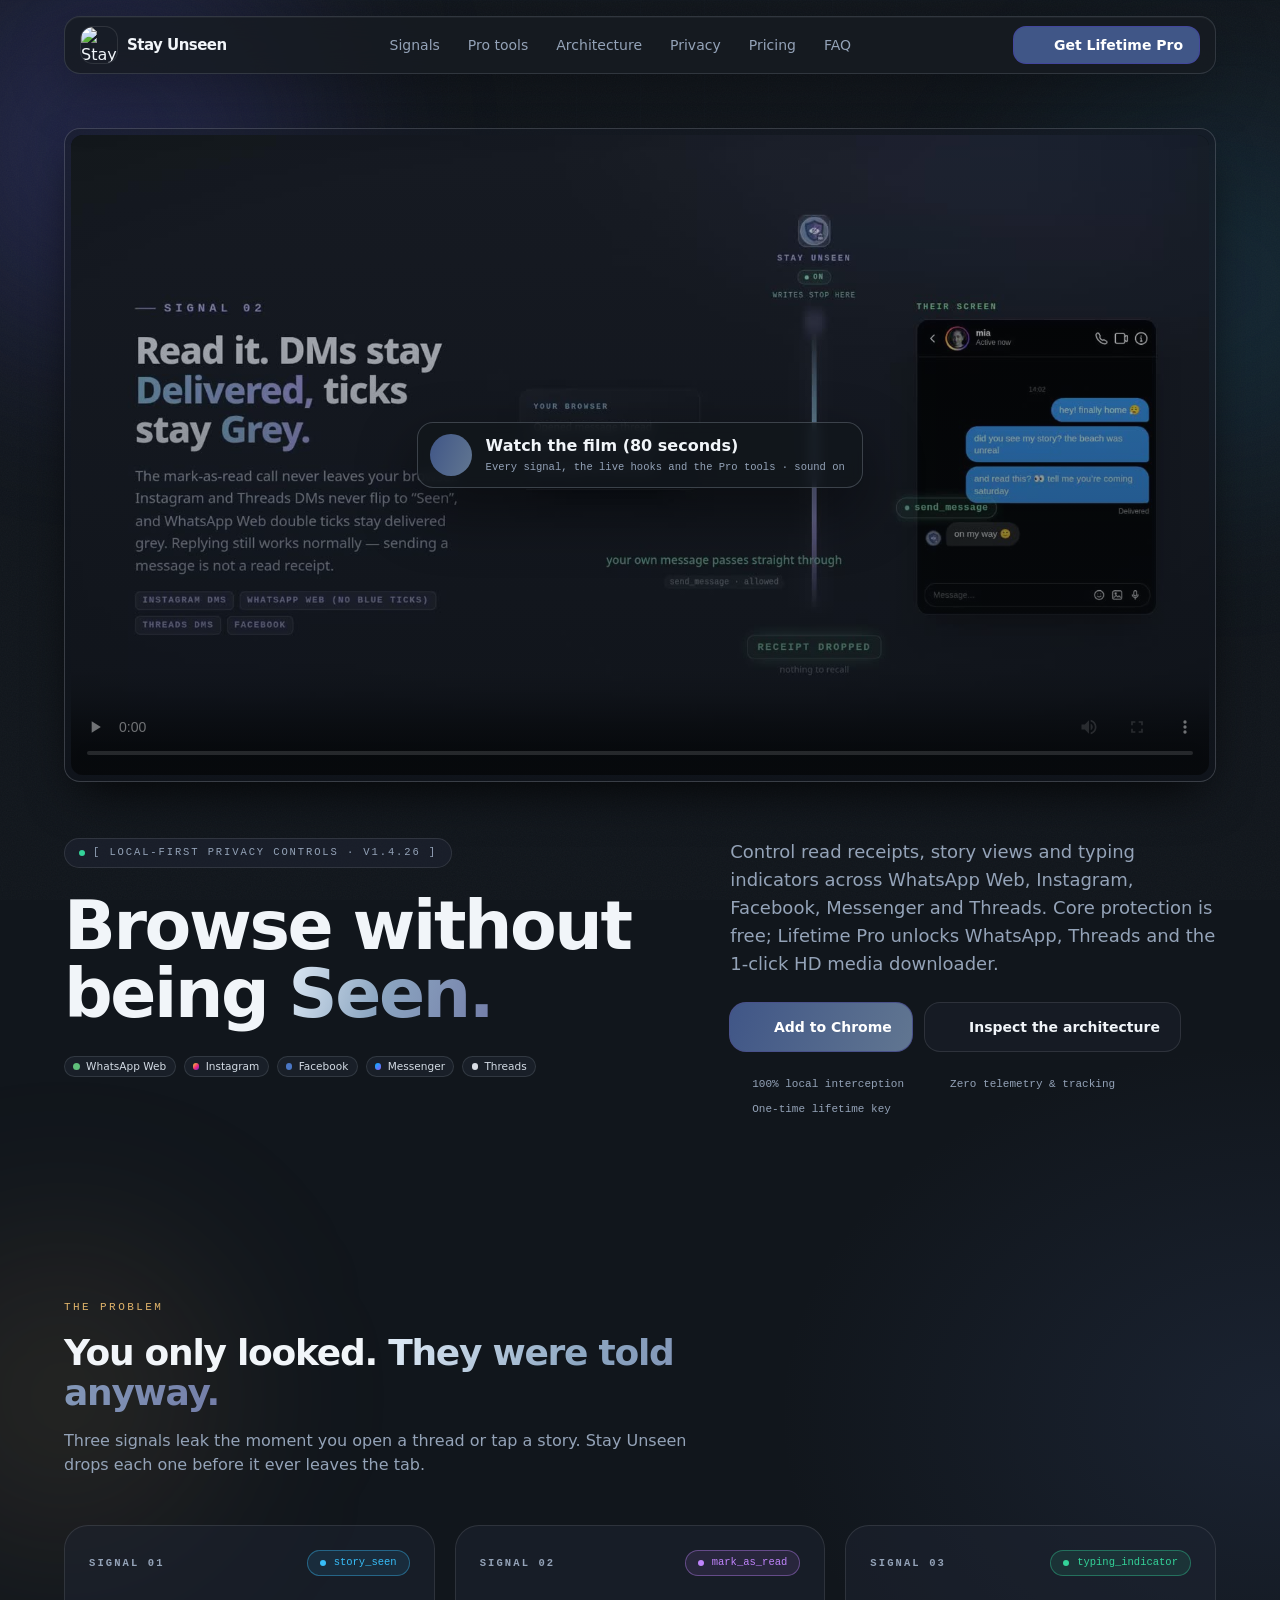
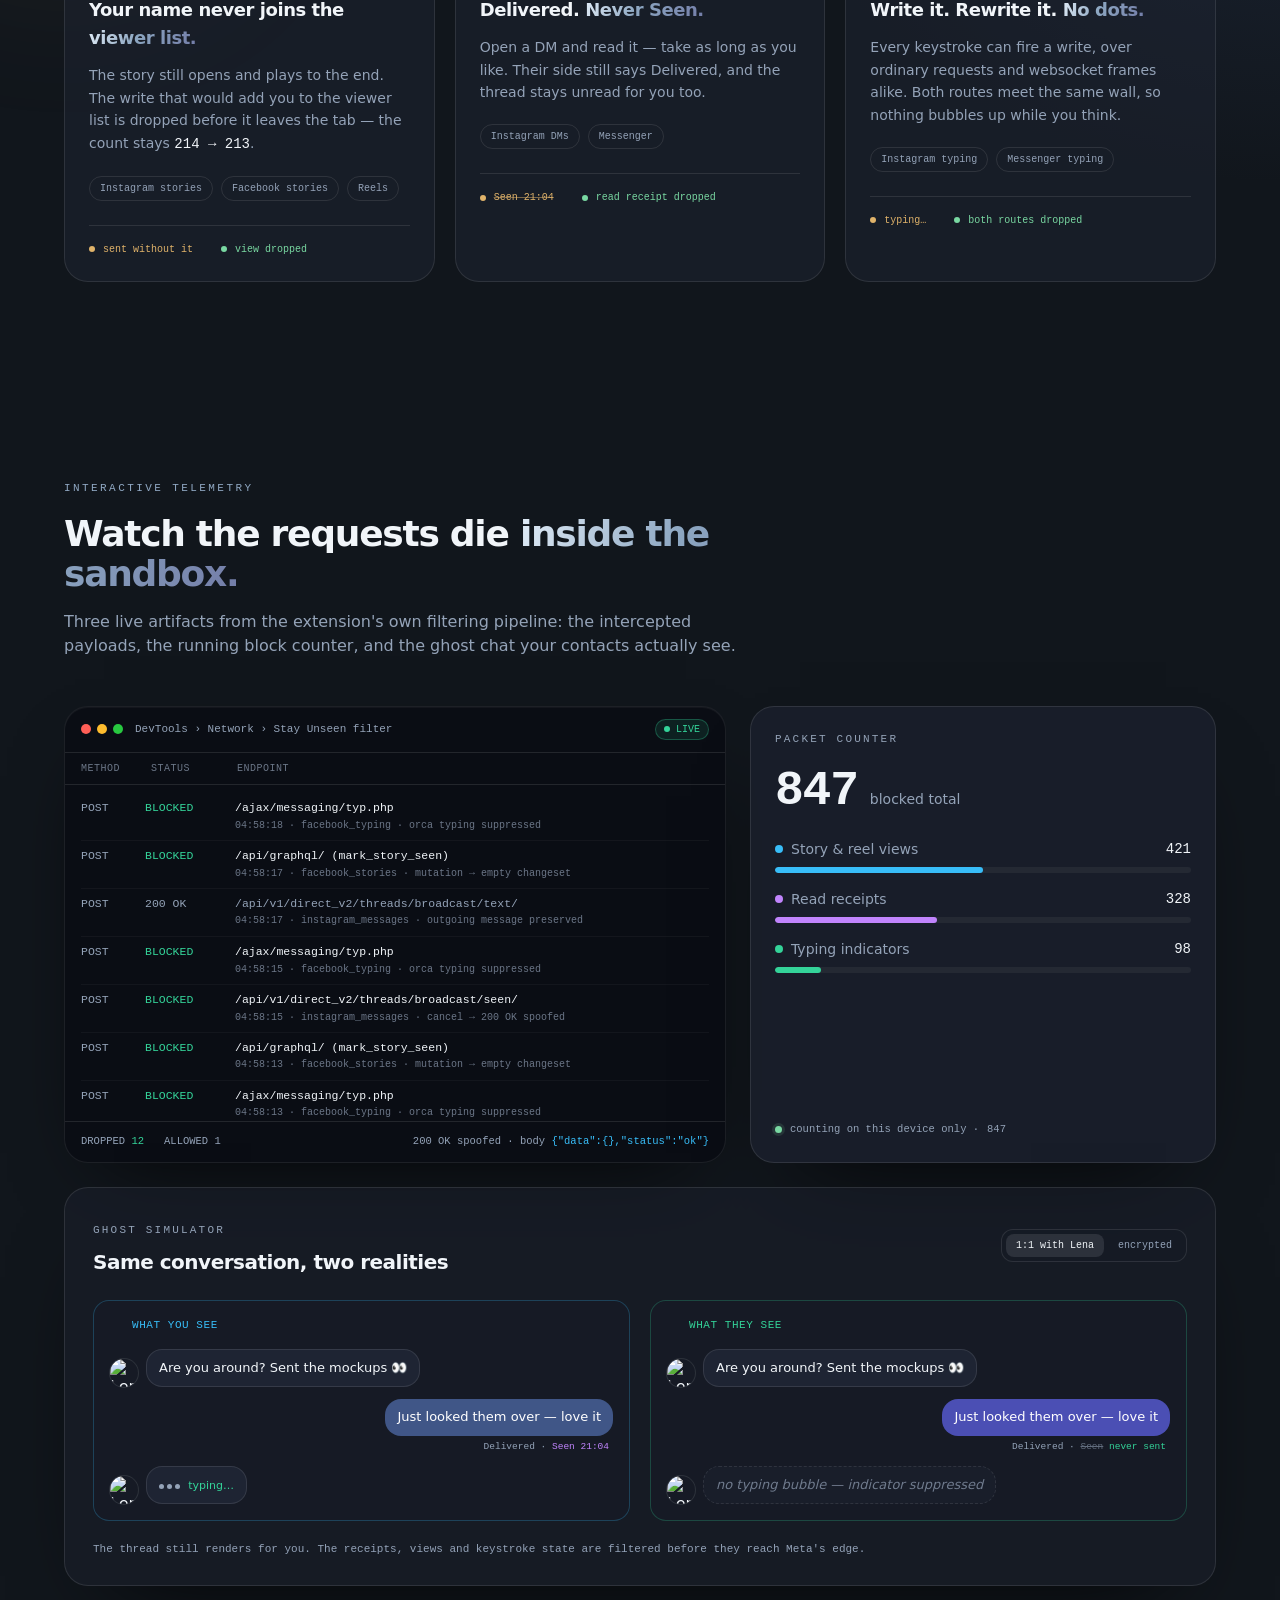
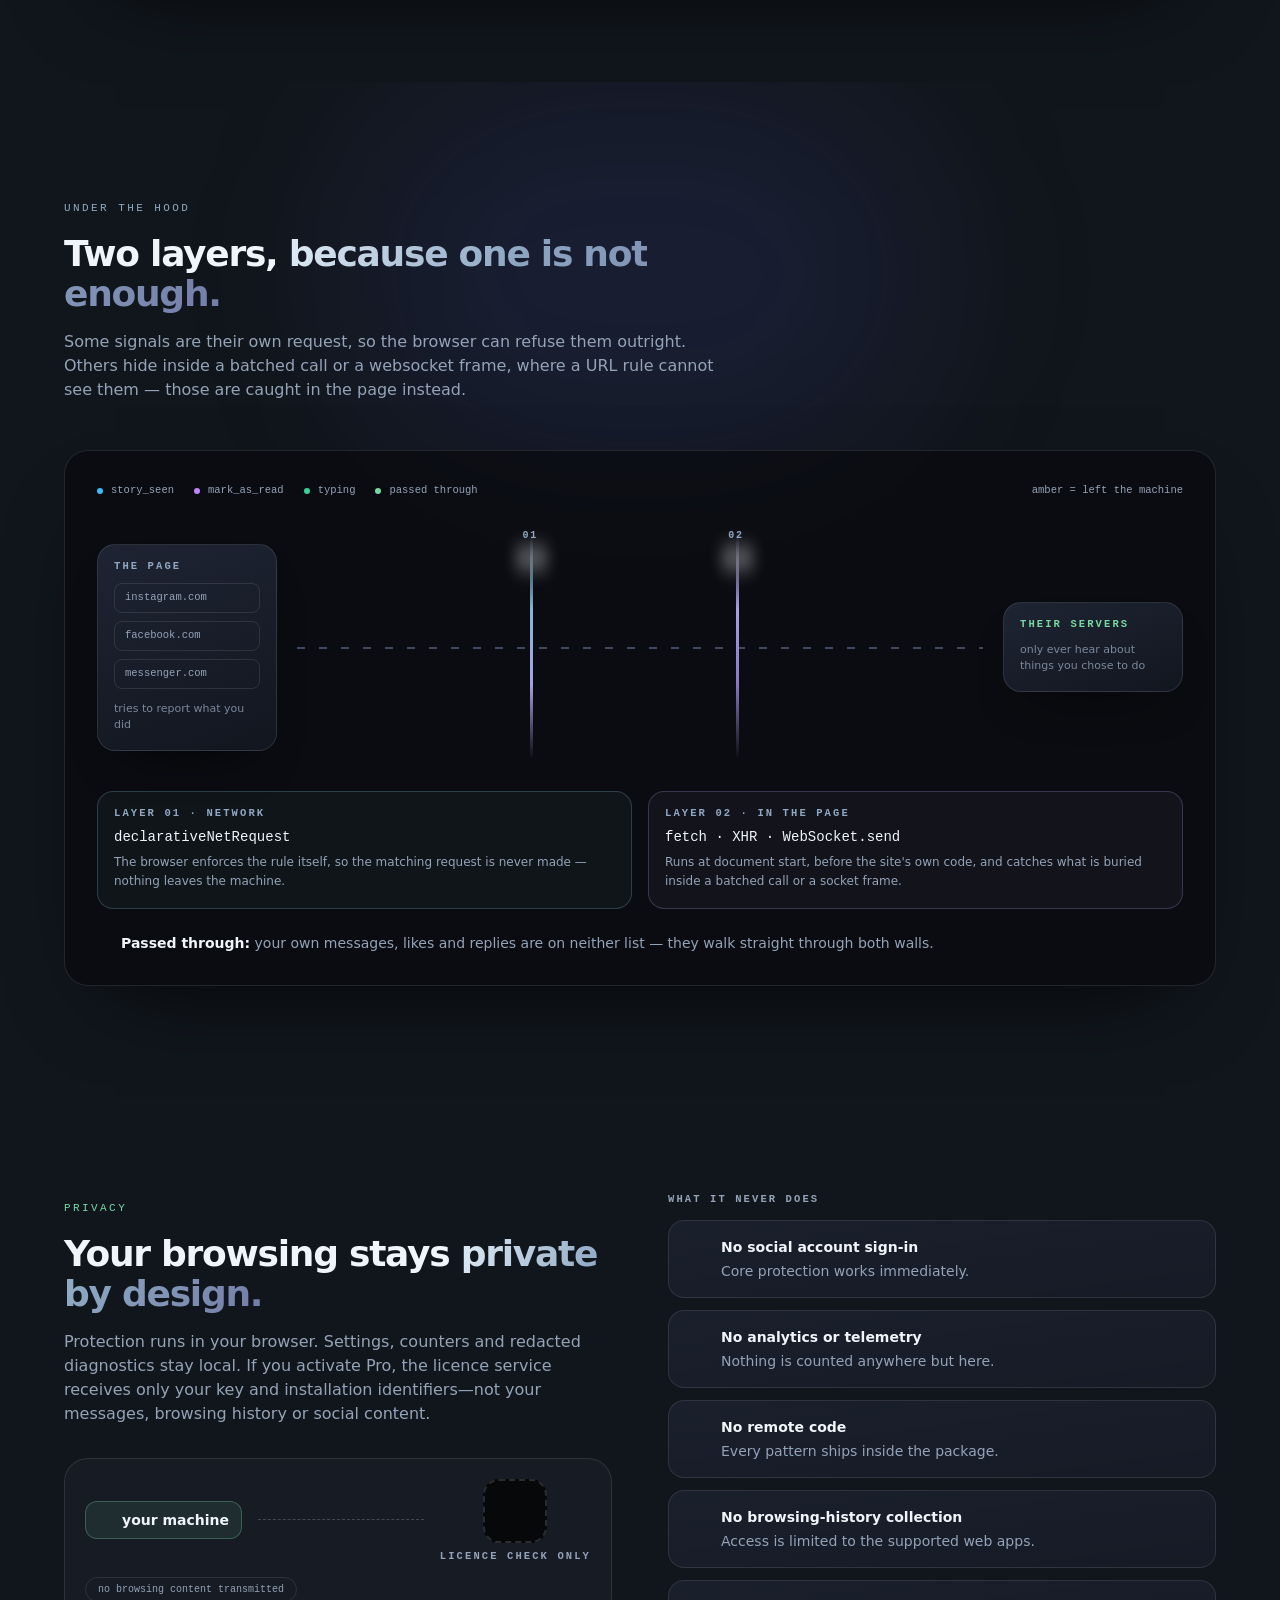
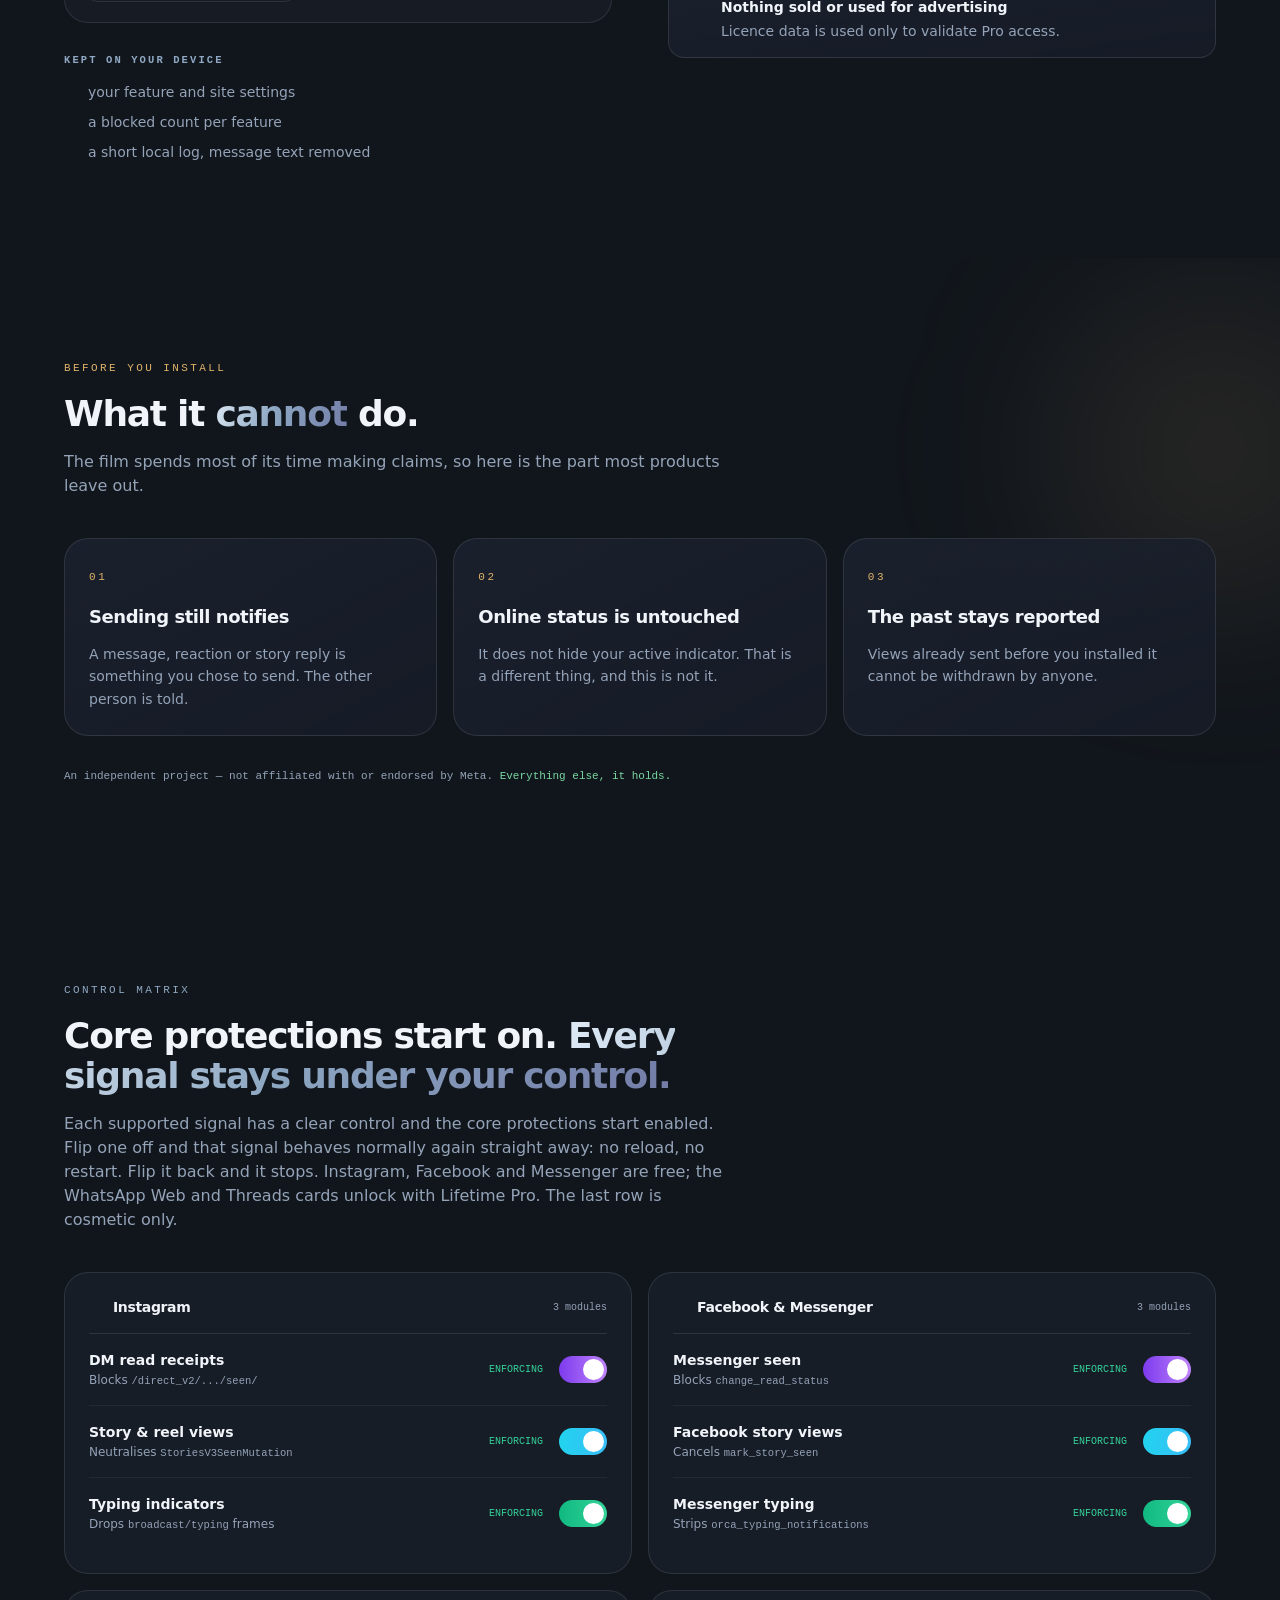
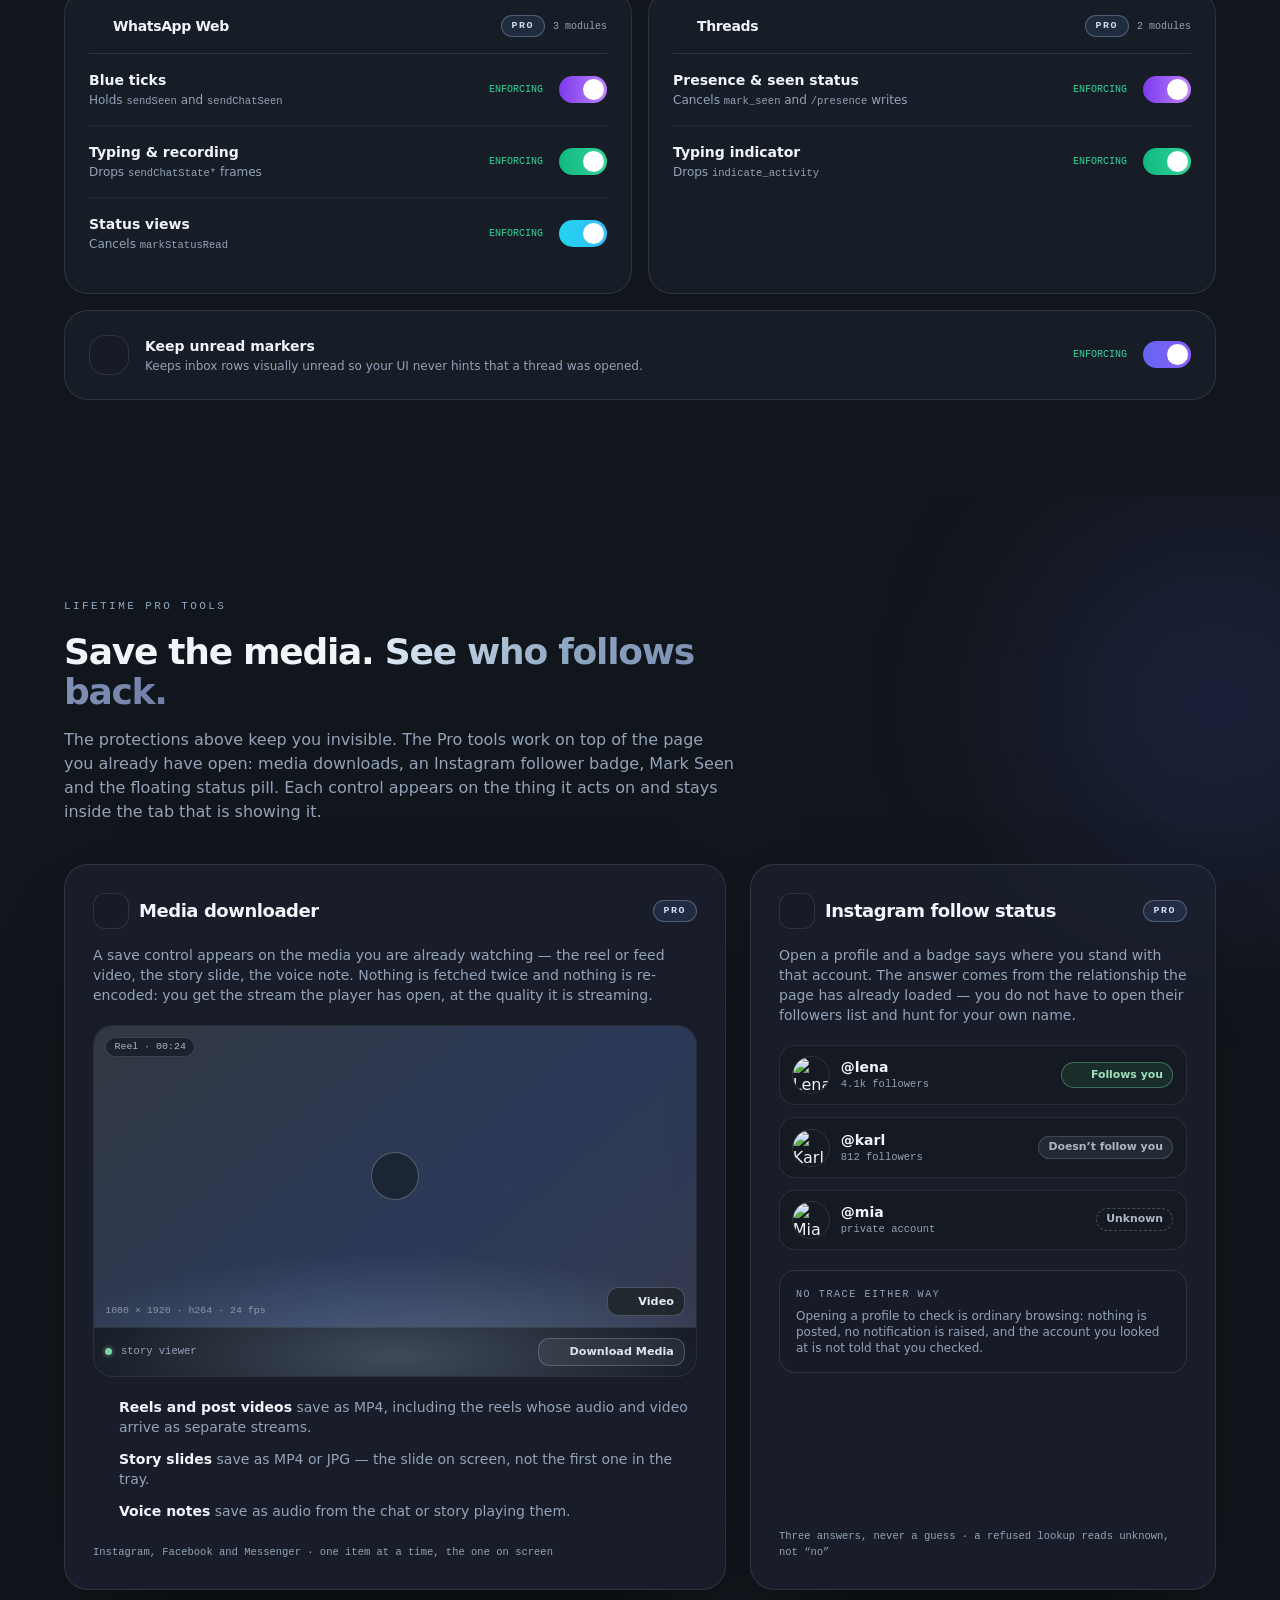
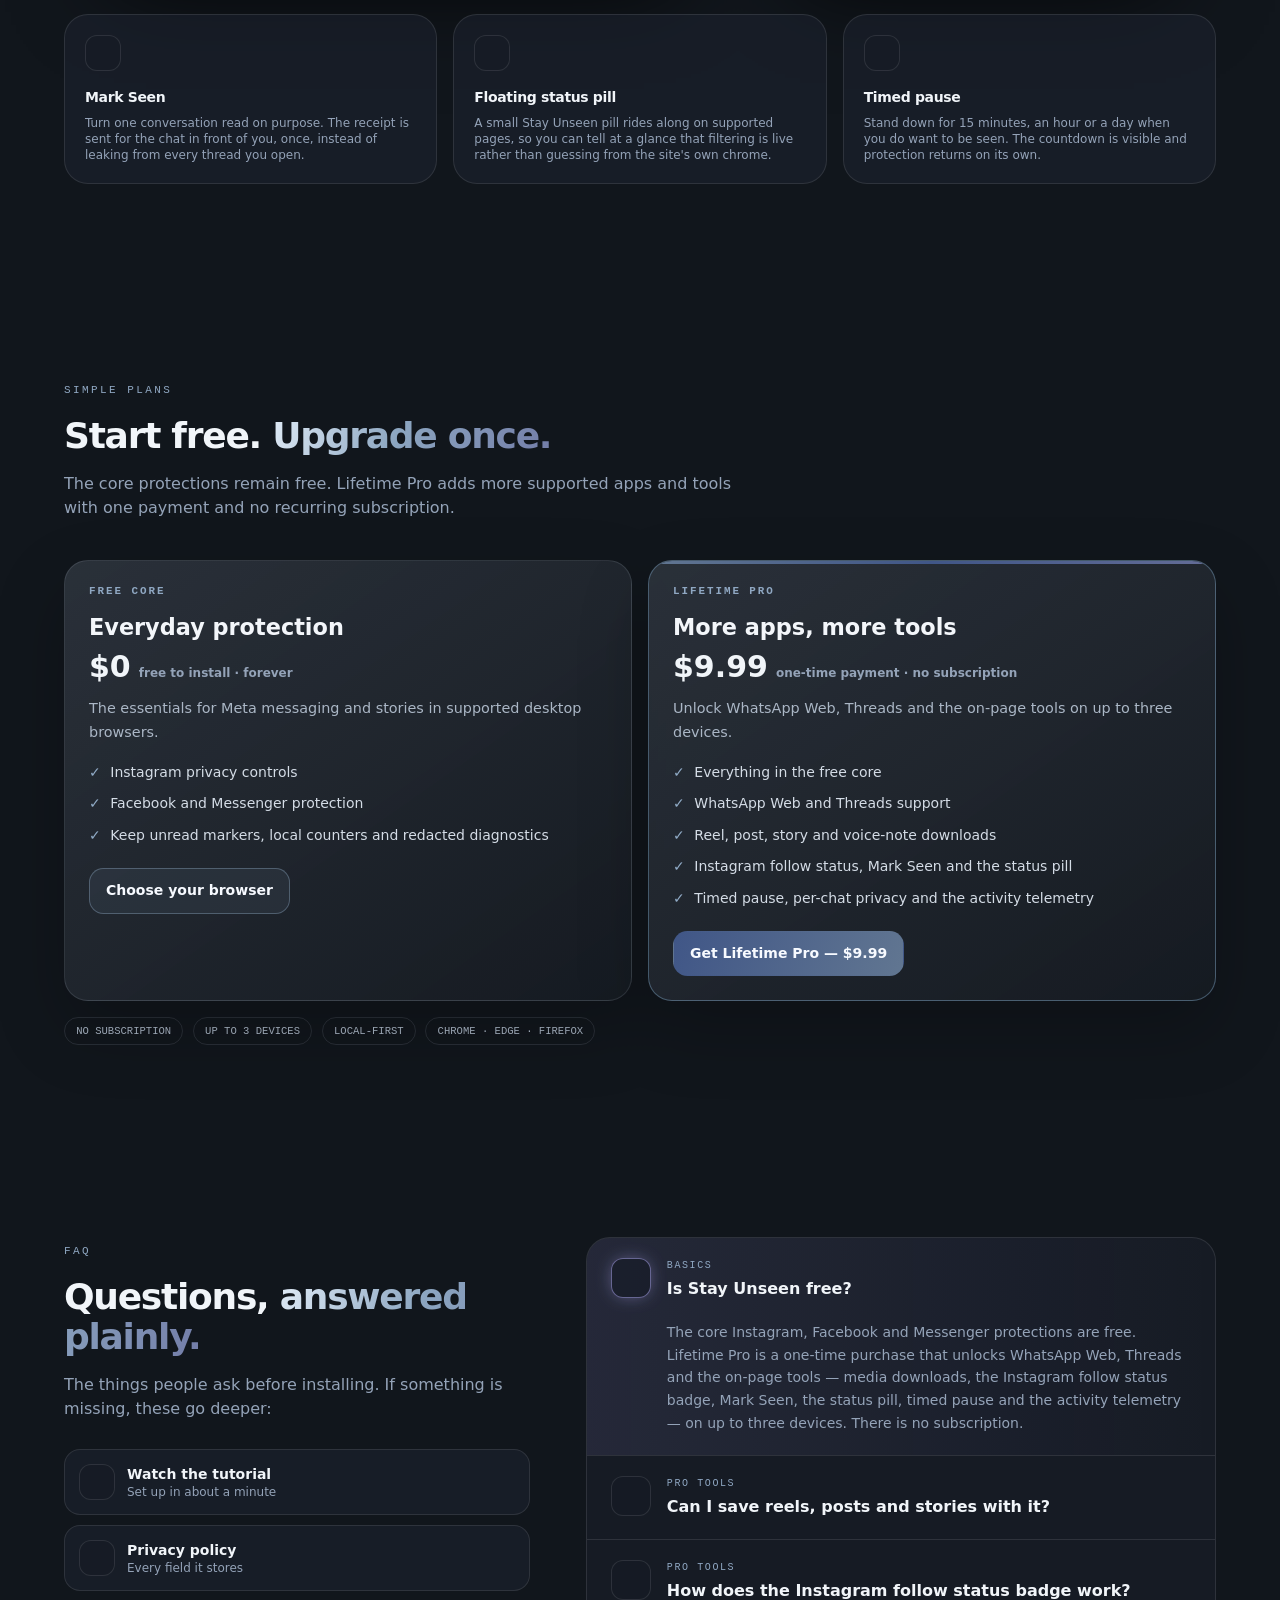
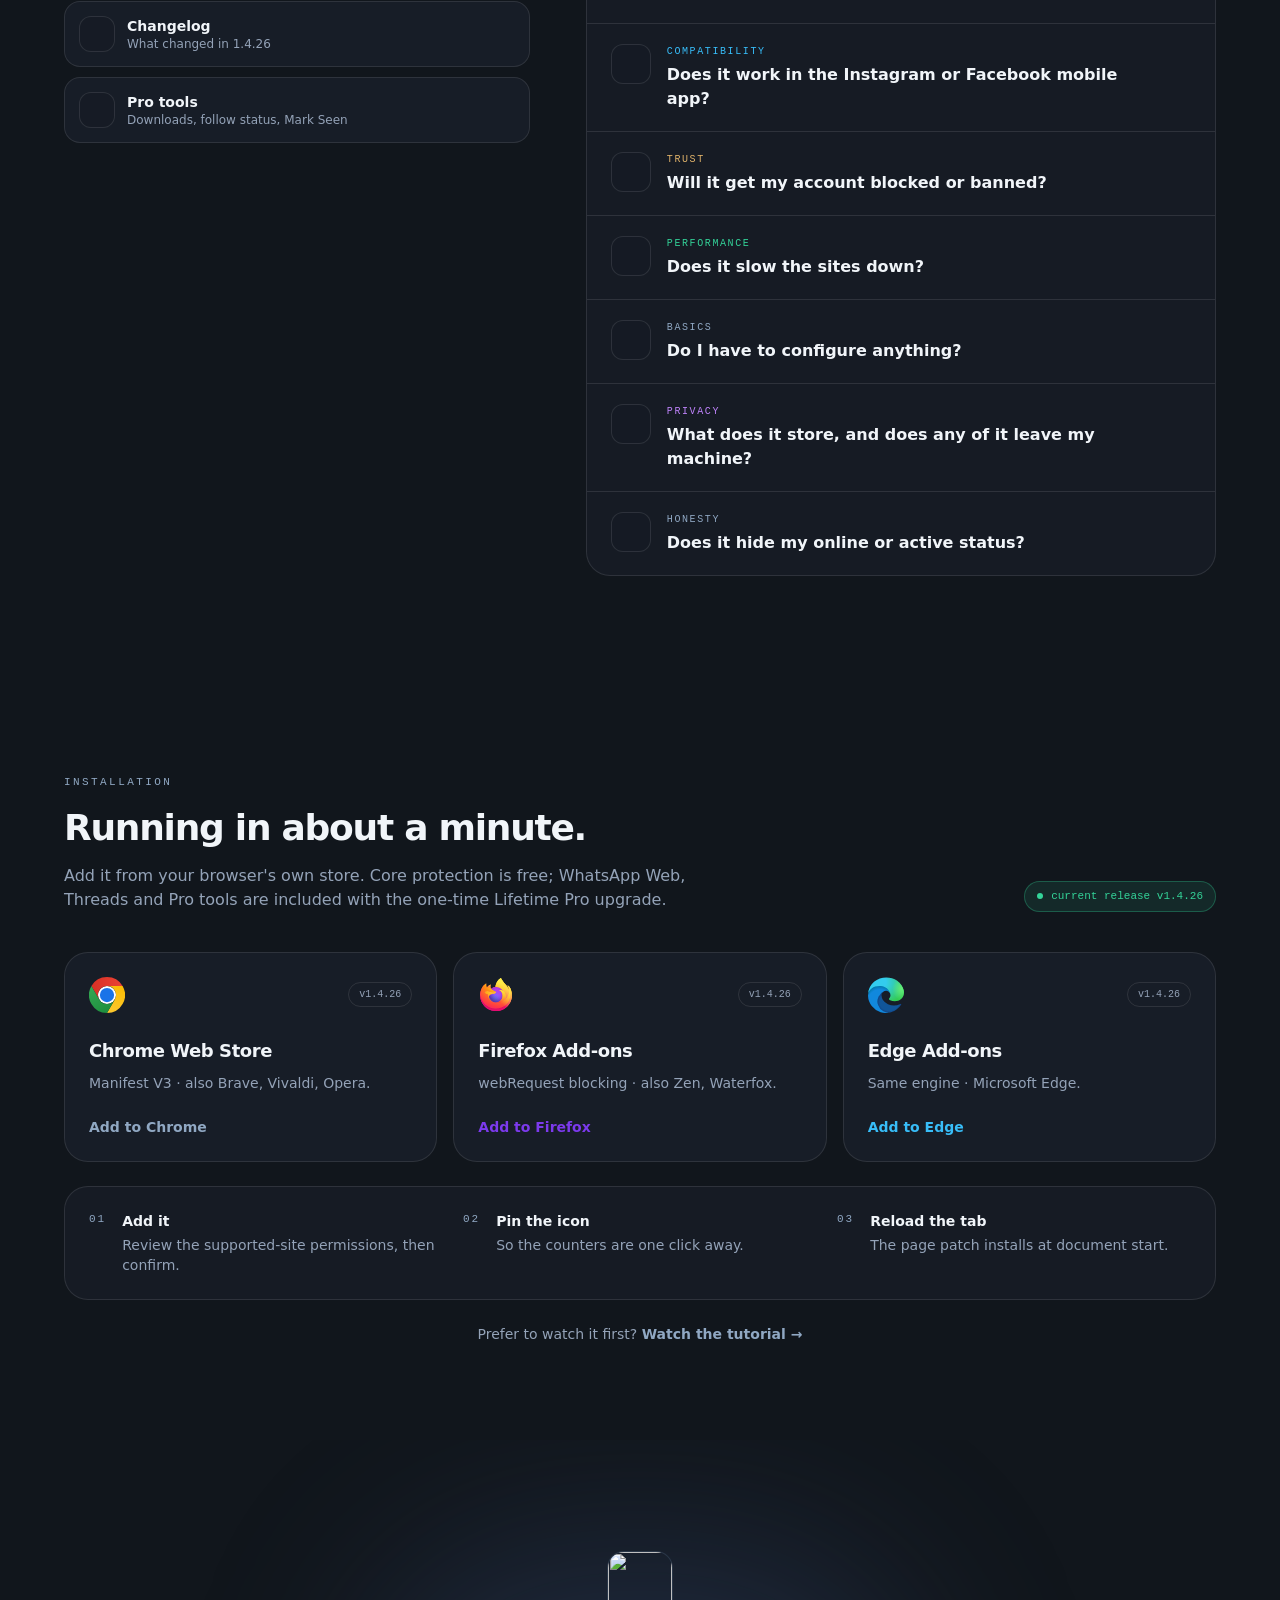
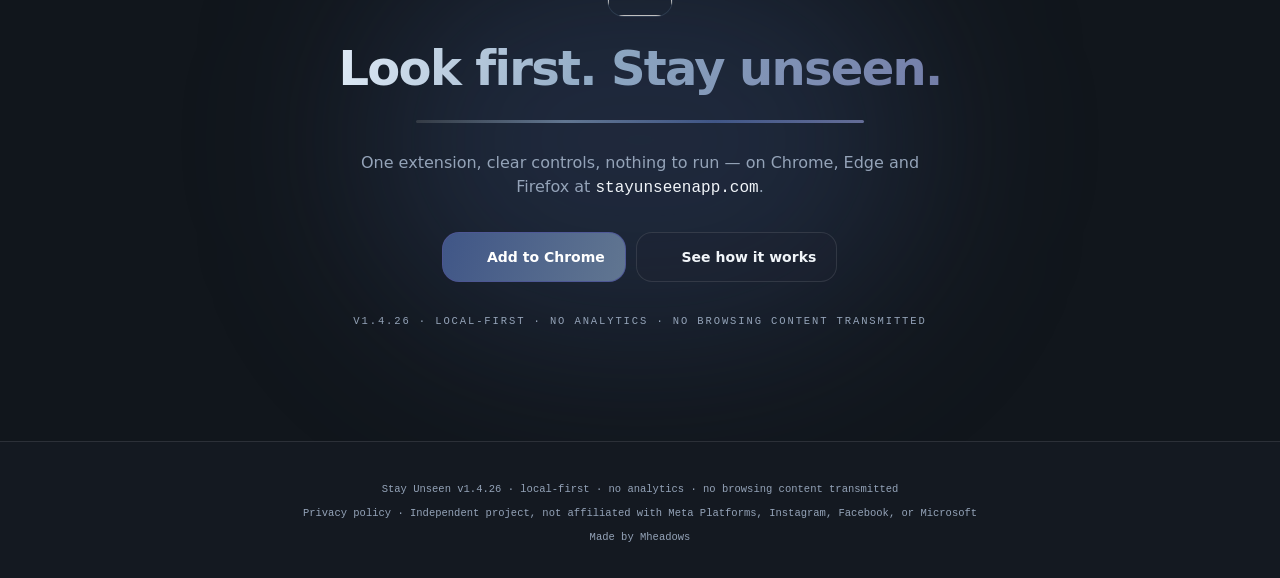
==== commit 3c9ca7f4: "Update index.html" ====
--- a/index.html
+++ b/index.html
@@ -13,7 +13,7 @@
       content="stay unseen, seen blocker, ig seen blocker, instagram seen blocker, facebook seen blocker, hide instagram story views, instagram story viewer anonymous, anonymous story viewer, read receipt blocker, hide read receipts instagram, messenger read receipts, typing indicator blocker, hide typing indicator, read dms without being seen, instagram privacy extension, facebook privacy extension, chrome extension, firefox addon, edge extension"
     />
     <meta name="theme-color" content="#12161f" />
-    <link rel="canonical" href="https://stayunseen.bond/" />
+    <link rel="canonical" href="https://stayunseenapp.com/" />
     <link rel="icon" href="assets/icon128.png" />
     <meta property="og:type" content="website" />
     <meta property="og:title" content="Stay Unseen — Browse on your terms" />
@@ -21,8 +21,8 @@
       property="og:description"
       content="Control read receipts, story views and typing indicators across five supported web apps. Free core protection with an optional lifetime Pro upgrade."
     />
-    <meta property="og:url" content="https://stayunseen.bond/" />
-    <meta property="og:image" content="https://stayunseen.bond/assets/promo-poster.jpg" />
+    <meta property="og:url" content="https://stayunseenapp.com/" />
+    <meta property="og:image" content="https://stayunseenapp.com/assets/promo-poster.jpg" />
     <meta property="og:image:width" content="1920" />
     <meta property="og:image:height" content="1080" />
     <meta property="og:image:alt" content="Stay Unseen — browse Instagram, Facebook and Messenger without being seen" />
@@ -31,11 +31,11 @@
     <meta name="twitter:card" content="summary_large_image" />
     <meta name="twitter:title" content="Stay Unseen — Browse on your terms" />
     <meta name="twitter:description" content="Control read receipts, story views and typing indicators across Instagram, Facebook, Messenger, WhatsApp Web and Threads." />
-    <meta name="twitter:image" content="https://stayunseen.bond/assets/promo-poster.jpg" />
+    <meta name="twitter:image" content="https://stayunseenapp.com/assets/promo-poster.jpg" />
     <meta name="twitter:image:alt" content="Stay Unseen — browse Instagram, Facebook and Messenger without being seen" />
     <meta name="robots" content="index,follow,max-image-preview:large" />
     <meta name="author" content="Mheadows" />
-    <link rel="sitemap" type="application/xml" title="Sitemap" href="https://stayunseen.bond/sitemap.xml" />
+    <link rel="sitemap" type="application/xml" title="Sitemap" href="https://stayunseenapp.com/sitemap.xml" />
 
     <script>
       document.documentElement.classList.add("js");
@@ -54,7 +54,7 @@
     <link rel="stylesheet" href="assets/release.css" />
 
     <script type="application/ld+json">{"@context":"https://schema.org","@type":"FAQPage","mainEntity":[{"@type":"Question","name":"Is Stay Unseen free?","acceptedAnswer":{"@type":"Answer","text":"The core Instagram, Facebook and Messenger protections are free. Lifetime Pro is a one-time purchase that unlocks WhatsApp Web, Threads and the on-page tools — media downloads, the Instagram follow status badge, Mark Seen, the status pill, timed pause and the activity telemetry — on up to three devices. There is no subscription."}},{"@type":"Question","name":"Can I save reels, posts and stories with it?","acceptedAnswer":{"@type":"Answer","text":"Yes, with Lifetime Pro. A save control appears on the reel, post video, story slide or voice note you are already watching, and the file lands in your browser's usual Downloads at the quality the player is streaming — nothing is re-encoded. In a story it resolves the slide actually on screen rather than the first one in the tray. It saves the single item in front of you: there is no bulk profile export and nothing is crawled."}},{"@type":"Question","name":"How does the Instagram follow status badge work?","acceptedAnswer":{"@type":"Answer","text":"Open a profile and the badge reports the relationship that page already loaded in your own session: following you back, not following you, or your own profile. It reads what your logged-in browser can already see rather than crawling followers. If the lookup is refused, the badge says unknown instead of claiming that someone does not follow you."}},{"@type":"Question","name":"Does it work in the Instagram or Facebook mobile app?","acceptedAnswer":{"@type":"Answer","text":"No. Stay Unseen works in supported websites opened in Chrome, Edge or Firefox. It cannot reach native iOS or Android apps."}},{"@type":"Question","name":"Will it get my account blocked or banned?","acceptedAnswer":{"@type":"Answer","text":"Stay Unseen does not log in for you, automate anything, or scrape your account. It filters specific outgoing reports inside your own browser — the same category of tool as a content blocker — and it never adds anything to what you send."}},{"@type":"Question","name":"Does it slow the sites down?","acceptedAnswer":{"@type":"Answer","text":"No. It cancels those requests before they are made, so there is slightly less network work than usual, not more. The panel and its counters are local, so there is nothing extra to fetch."}},{"@type":"Question","name":"Do I have to configure anything?","acceptedAnswer":{"@type":"Answer","text":"No. Core protection starts with sensible defaults. Open the panel when you want to change a site or feature, or activate Lifetime Pro."}},{"@type":"Question","name":"What does it store, and does any of it leave my machine?","acceptedAnswer":{"@type":"Answer","text":"Settings, counters and a short diagnostic log stay in browser storage, with message text removed. Pro activation sends only the licence key and installation identifiers to the licence service; browsing content is not sent."}},{"@type":"Question","name":"Does it hide my online or active status?","acceptedAnswer":{"@type":"Answer","text":"No. It hides story and reel views, read receipts and typing indicators. Your active indicator is a different thing and is left untouched."}}]}</script>
-    <script type="application/ld+json">{"@context":"https://schema.org","@graph":[{"@type":"WebSite","@id":"https://stayunseen.bond/#website","url":"https://stayunseen.bond/","name":"Stay Unseen","description":"Browser privacy controls for read receipts, story views and typing indicators across Instagram, Facebook, Messenger, WhatsApp Web and Threads.","inLanguage":"en","publisher":{"@id":"https://stayunseen.bond/#author"}},{"@type":"SoftwareApplication","@id":"https://stayunseen.bond/#app","name":"Stay Unseen","applicationCategory":"BrowserApplication","operatingSystem":"Chrome, Edge, Firefox","url":"https://stayunseen.bond/","description":"Controls read receipts, story views and typing indicators across Instagram, Facebook, Messenger, WhatsApp Web and Threads with local per-feature settings.","keywords":"seen blocker, instagram seen blocker, facebook seen blocker, hide story views, read receipts blocker, typing indicator blocker, anonymous story viewer, reel downloader, story downloader, instagram follow status","featureList":["Hide Instagram story and reel views","Block Instagram DM read receipts","Hide Instagram typing indicators","Hide Facebook story views","Block Facebook and Messenger read receipts","Hide Messenger typing indicators","Download reels, post videos, story slides and voice notes with Lifetime Pro","Instagram follow status badge with Lifetime Pro","Mark Seen button and floating status pill with Lifetime Pro","Timed pause and per-chat privacy with Lifetime Pro","WhatsApp Web privacy controls with Lifetime Pro","Threads privacy controls with Lifetime Pro"],"author":{"@id":"https://stayunseen.bond/#author"}},{"@type":"Person","@id":"https://stayunseen.bond/#author","name":"Mheadows","url":"https://mheadows.bond/"}]}</script>
+    <script type="application/ld+json">{"@context":"https://schema.org","@graph":[{"@type":"WebSite","@id":"https://stayunseenapp.com/#website","url":"https://stayunseenapp.com/","name":"Stay Unseen","description":"Browser privacy controls for read receipts, story views and typing indicators across Instagram, Facebook, Messenger, WhatsApp Web and Threads.","inLanguage":"en","publisher":{"@id":"https://stayunseenapp.com/#author"}},{"@type":"SoftwareApplication","@id":"https://stayunseenapp.com/#app","name":"Stay Unseen","applicationCategory":"BrowserApplication","operatingSystem":"Chrome, Edge, Firefox","url":"https://stayunseenapp.com/","description":"Controls read receipts, story views and typing indicators across Instagram, Facebook, Messenger, WhatsApp Web and Threads with local per-feature settings.","keywords":"seen blocker, instagram seen blocker, facebook seen blocker, hide story views, read receipts blocker, typing indicator blocker, anonymous story viewer, reel downloader, story downloader, instagram follow status","featureList":["Hide Instagram story and reel views","Block Instagram DM read receipts","Hide Instagram typing indicators","Hide Facebook story views","Block Facebook and Messenger read receipts","Hide Messenger typing indicators","Download reels, post videos, story slides and voice notes with Lifetime Pro","Instagram follow status badge with Lifetime Pro","Mark Seen button and floating status pill with Lifetime Pro","Timed pause and per-chat privacy with Lifetime Pro","WhatsApp Web privacy controls with Lifetime Pro","Threads privacy controls with Lifetime Pro"],"author":{"@id":"https://stayunseenapp.com/#author"}},{"@type":"Person","@id":"https://stayunseenapp.com/#author","name":"Mheadows","url":"https://mheadows.bond/"}]}</script>
   </head>
 
   <body class="relative bg-surface font-sans text-ink antialiased selection:bg-shield/40 selection:text-white">
@@ -1410,7 +1410,7 @@
           <div class="ramp-bar mt-7 w-full max-w-md"></div>
           <p class="mt-7 max-w-xl text-muted">
             One extension, clear controls, nothing to run — on Chrome, Edge and Firefox at
-            <span class="font-mono text-ink">stayunseen.bond</span>.
+            <span class="font-mono text-ink">stayunseenapp.com</span>.
           </p>
           <div class="mt-8 flex flex-wrap items-center justify-center gap-3">
             <a
--- a/assets/app.css
+++ b/assets/app.css
@@ -0,0 +1,1083 @@
+/* ==========================================================================
+   Stay Unseen — bespoke layer
+   Everything Tailwind can't express cleanly lives here: the pixel-faithful
+   port of the extension popup, the telemetry artifacts, and the texture.
+   ========================================================================== */
+
+:root {
+  --su-surface: #12161f;
+  --su-deep: #161b26;
+  --su-panel: #1e2433;
+  --su-elevated: #262e40;
+  --su-ink: #f1f5f9;
+  --su-muted: #94a3b8;
+  --su-shield: #6366f1;
+  --su-violet: #7c3aed;
+  --su-story: #38bdf8;
+  --su-receipt: #c084fc;
+  --su-typing: #34d399;
+
+  /* exact tokens lifted from extension/popup/popup.css */
+  --su-pop-ink: #f5f7ff;
+  --su-pop-muted: #9ca8c4;
+  --su-pop-lav: #a7a0e8;
+  --su-pop-blue: #83b8d7;
+  --su-pop-line: #414b60;
+  --su-pop-story: #8dbfe0;
+  --su-pop-read: #afa4ed;
+  --su-pop-typing: #79d8a2;
+}
+
+html {
+  -webkit-text-size-adjust: 100%;
+}
+
+body {
+  background-color: var(--su-surface);
+  min-height: 100%;
+}
+
+/* ---------- Ambient texture -------------------------------------------- */
+
+.bg-noise {
+  position: fixed;
+  inset: 0;
+  z-index: 1;
+  pointer-events: none;
+  opacity: 0.035;
+  background-image: url("data:image/svg+xml,%3Csvg xmlns='http://www.w3.org/2000/svg' width='320' height='320'%3E%3Cfilter id='n'%3E%3CfeTurbulence type='fractalNoise' baseFrequency='0.8' numOctaves='3' stitchTiles='stitch'/%3E%3C/filter%3E%3Crect width='100%25' height='100%25' filter='url(%23n)'/%3E%3C/svg%3E");
+  background-size: 320px 320px;
+}
+
+.bg-grid {
+  position: fixed;
+  inset: 0;
+  z-index: 0;
+  pointer-events: none;
+  background-image: linear-gradient(rgba(255, 255, 255, 0.028) 1px, transparent 1px),
+    linear-gradient(90deg, rgba(255, 255, 255, 0.028) 1px, transparent 1px);
+  background-size: 64px 64px;
+  mask-image: radial-gradient(ellipse 80% 60% at 50% 0%, #000 20%, transparent 72%);
+  -webkit-mask-image: radial-gradient(ellipse 80% 60% at 50% 0%, #000 20%, transparent 72%);
+}
+
+.glow-spot {
+  position: absolute;
+  border-radius: 9999px;
+  filter: blur(90px);
+  pointer-events: none;
+}
+
+/* ---------- Gradient text + brand ramp --------------------------------- */
+
+.text-gradient {
+  background-image: linear-gradient(90deg, #83b8d7 0%, #a7a0e8 100%);
+  -webkit-background-clip: text;
+  background-clip: text;
+  color: transparent;
+  -webkit-text-fill-color: transparent;
+}
+
+.wordmark {
+  background-image: linear-gradient(90deg, #83b8d7 0%, #a7a0e8 100%);
+  -webkit-background-clip: text;
+  background-clip: text;
+  color: transparent;
+  -webkit-text-fill-color: transparent;
+  padding-bottom: 0.12em;
+  margin-bottom: -0.12em;
+}
+
+.ramp-bar {
+  height: 3px;
+  border-radius: 999px;
+  background: linear-gradient(90deg, #83b8d7 0%, #405687 42%, #8877c5 76%, #a7a0e8 100%);
+}
+
+/* ---------- Reveal (GSAP overrides; safe no-JS fallback stays visible) -- */
+
+[data-reveal] {
+  opacity: 1;
+}
+
+.js [data-reveal] {
+  opacity: 0;
+}
+
+/* ---------- Switch primitive (used by popup + control matrix) ----------- */
+
+.tgl {
+  --w: 31px;
+  --h: 18px;
+  --t: 14px;
+  position: relative;
+  flex: none;
+  display: inline-block;
+  width: var(--w);
+  height: var(--h);
+  border-radius: 999px;
+  background: #4b566b;
+  border: 0;
+  padding: 0;
+  cursor: pointer;
+  transition: background 0.25s ease, box-shadow 0.25s ease;
+  -webkit-tap-highlight-color: transparent;
+}
+
+.tgl::after {
+  content: "";
+  position: absolute;
+  top: calc((var(--h) - var(--t)) / 2);
+  left: calc((var(--h) - var(--t)) / 2);
+  width: var(--t);
+  height: var(--t);
+  border-radius: 50%;
+  background: #d4d9e5;
+  transition: left 0.25s cubic-bezier(0.34, 1.56, 0.64, 1), background 0.25s ease;
+}
+
+.tgl[aria-checked="true"] {
+  background: linear-gradient(90deg, var(--su-pop-blue), var(--su-pop-lav));
+}
+
+.tgl[aria-checked="true"]::after {
+  left: calc(var(--w) - var(--t) - (var(--h) - var(--t)) / 2);
+  background: #fff;
+}
+
+.tgl-lg {
+  --w: 48px;
+  --h: 27px;
+  --t: 21px;
+}
+
+.tgl-cyan[aria-checked="true"] {
+  background: linear-gradient(90deg, #22d3ee, #38bdf8);
+}
+.tgl-violet[aria-checked="true"] {
+  background: linear-gradient(90deg, #7c3aed, #c084fc);
+}
+.tgl-mint[aria-checked="true"] {
+  background: linear-gradient(90deg, #10b981, #34d399);
+}
+.tgl-indigo[aria-checked="true"] {
+  background: linear-gradient(90deg, #6366f1, #8b5cf6);
+}
+
+.tgl:focus-visible,
+.magnetic:focus-visible,
+a:focus-visible {
+  outline: 2px solid #818cf8;
+  outline-offset: 2px;
+  border-radius: 6px;
+}
+
+@keyframes su-switch-glow {
+  0% {
+    box-shadow: 0 0 0 0 rgba(167, 160, 232, 0.55);
+  }
+  100% {
+    box-shadow: 0 0 0 10px rgba(167, 160, 232, 0);
+  }
+}
+
+.tgl.glow {
+  animation: su-switch-glow 0.5s ease-out;
+}
+
+/* ---------- Pixel port of the extension popup --------------------------- */
+
+.su-popup {
+  position: relative;
+  width: 356px;
+  max-width: 100%;
+  border-radius: 20px;
+  overflow: hidden;
+  background: linear-gradient(155deg, #1d2431, #2d3444);
+  color: var(--su-pop-ink);
+  border: 1px solid rgba(255, 255, 255, 0.1);
+  box-shadow: 0 40px 90px -30px rgba(0, 0, 0, 0.9), 0 0 0 1px rgba(0, 0, 0, 0.4),
+    0 0 70px -20px rgba(99, 102, 241, 0.45);
+  font-family: "Plus Jakarta Sans", Inter, system-ui, sans-serif;
+  font-size: 13px;
+  line-height: 1.35;
+}
+
+.su-popup .su-corner {
+  position: absolute;
+  top: 0;
+  right: 0;
+  width: 34px;
+  height: 34px;
+  background: linear-gradient(225deg, var(--su-pop-blue), var(--su-pop-lav) 55%, #8877c5);
+  clip-path: polygon(0 0, 100% 0, 100% 100%);
+  opacity: 0.9;
+  transition: opacity 0.2s, filter 0.2s;
+}
+
+.su-popup:hover .su-corner {
+  opacity: 1;
+  filter: brightness(1.3) drop-shadow(0 0 6px rgba(167, 160, 232, 0.6));
+}
+
+.su-popup .su-main {
+  padding: 14px 18px 12px;
+}
+
+.su-popup .su-header {
+  display: flex;
+  align-items: center;
+  gap: 11px;
+}
+
+.su-popup .su-header img {
+  width: 43px;
+  height: 43px;
+  border-radius: 13px;
+  object-fit: cover;
+  transition: box-shadow 0.2s;
+}
+
+.su-popup:hover .su-header img {
+  box-shadow: 0 0 0 3px rgba(167, 160, 232, 0.24), 0 0 16px rgba(167, 160, 232, 0.3);
+}
+
+.su-popup h3 {
+  font-size: 18px;
+  margin: 0;
+  font-weight: 700;
+  letter-spacing: -0.3px;
+}
+
+.su-popup .su-tagline {
+  display: flex;
+  align-items: center;
+  gap: 5px;
+  margin: 3px 0 0;
+  color: var(--su-pop-muted);
+  font-size: 11px;
+}
+
+.su-status {
+  flex: none;
+  width: 7px;
+  height: 7px;
+  border-radius: 50%;
+  background: var(--su-pop-typing);
+  box-shadow: 0 0 0 3px rgba(121, 216, 162, 0.13);
+  transition: background 0.25s, box-shadow 0.25s;
+}
+
+.su-status.off {
+  background: #98a1b8;
+  box-shadow: 0 0 0 3px rgba(152, 161, 184, 0.13);
+}
+
+@keyframes su-pulse {
+  0%,
+  100% {
+    box-shadow: 0 0 0 3px rgba(121, 216, 162, 0.24);
+  }
+  50% {
+    box-shadow: 0 0 0 7px rgba(121, 216, 162, 0.1);
+  }
+}
+
+.su-status.pulse {
+  animation: su-pulse 2.2s ease-in-out infinite;
+}
+
+.su-popup .su-hero {
+  margin: 12px 0 10px;
+  padding: 12px;
+  border: 1px solid rgba(255, 255, 255, 0.06);
+  border-radius: 15px;
+  background: linear-gradient(135deg, #353d52, #2a3241);
+  display: flex;
+  align-items: center;
+  justify-content: space-between;
+  gap: 12px;
+}
+
+.su-popup .su-sum strong {
+  display: block;
+  font-size: 31px;
+  line-height: 1;
+  font-weight: 750;
+  font-family: "JetBrains Mono", ui-monospace, monospace;
+  letter-spacing: -0.02em;
+}
+
+.su-popup .su-sum span {
+  display: block;
+  color: var(--su-pop-muted);
+  font-size: 11px;
+  margin-top: 4px;
+}
+
+.su-popup .su-last {
+  min-width: 96px;
+  padding: 8px 10px 7px;
+  border: 2px solid var(--su-pop-lav);
+  border-radius: 14px;
+  text-align: center;
+  background: rgba(255, 255, 255, 0.03);
+  transition: border-color 0.2s, box-shadow 0.2s;
+}
+
+.su-popup .su-last:hover {
+  border-color: #c9c3ff;
+  box-shadow: 0 0 12px rgba(167, 160, 232, 0.2);
+}
+
+.su-popup .su-last strong {
+  display: block;
+  font-size: 14px;
+  line-height: 1.1;
+  font-weight: 750;
+  color: #dcd9ff;
+  white-space: nowrap;
+}
+
+.su-popup .su-last span {
+  display: block;
+  color: var(--su-pop-muted);
+  font-size: 9px;
+  margin-top: 3px;
+  white-space: nowrap;
+}
+
+.su-popup .su-cards {
+  display: grid;
+  grid-template-columns: repeat(3, 1fr);
+  gap: 8px;
+  margin-bottom: 12px;
+}
+
+.su-popup .su-cards article {
+  padding: 8px;
+  background: rgba(255, 255, 255, 0.03);
+  border: 1px solid rgba(255, 255, 255, 0.05);
+  border-radius: 11px;
+  min-height: 60px;
+  transition: transform 0.18s, background 0.18s, border-color 0.18s;
+}
+
+.su-popup .su-cards article:hover {
+  transform: translateY(-2px);
+  background: rgba(255, 255, 255, 0.06);
+  border-color: rgba(167, 160, 232, 0.33);
+}
+
+.su-popup .su-dot {
+  display: block;
+  width: 8px;
+  height: 8px;
+  border-radius: 50%;
+  margin-bottom: 8px;
+  transition: box-shadow 0.2s;
+}
+
+.su-popup .su-cards article:hover .su-dot {
+  box-shadow: 0 0 8px currentColor;
+}
+
+.su-popup .su-dot.story {
+  background: var(--su-pop-story);
+  color: var(--su-pop-story);
+}
+.su-popup .su-dot.read {
+  background: var(--su-pop-read);
+  color: var(--su-pop-read);
+}
+.su-popup .su-dot.typing {
+  background: var(--su-pop-typing);
+  color: var(--su-pop-typing);
+}
+
+.su-popup .su-cards b {
+  display: block;
+  font-size: 11px;
+  line-height: 1.2;
+  margin-top: 2px;
+  font-weight: 600;
+}
+
+.su-popup .su-cards small {
+  display: block;
+  color: var(--su-pop-muted);
+  font-size: 10px;
+  margin-top: 5px;
+  font-family: "JetBrains Mono", ui-monospace, monospace;
+}
+
+.su-popup h4 {
+  font-size: 11px;
+  text-transform: uppercase;
+  letter-spacing: 1px;
+  color: #aeb9d3;
+  margin: 11px 0 5px;
+  font-weight: 700;
+}
+
+.su-popup .su-row {
+  display: flex;
+  align-items: center;
+  justify-content: space-between;
+  padding: 6px 11px;
+  border-top: 1px solid var(--su-pop-line);
+  font-size: 12px;
+  transition: background 0.15s;
+}
+
+.su-popup .su-row:last-of-type {
+  border-bottom: 1px solid var(--su-pop-line);
+}
+
+.su-popup .su-row:hover {
+  background: rgba(255, 255, 255, 0.03);
+}
+
+.su-popup .su-foot {
+  display: flex;
+  align-items: center;
+  gap: 12px;
+  margin-top: 10px;
+  color: #74819d;
+  font-size: 10px;
+}
+
+.su-popup .su-foot a {
+  color: var(--su-pop-lav);
+  text-decoration: none;
+  font-size: 10px;
+  transition: color 0.2s, text-shadow 0.2s;
+}
+
+.su-popup .su-foot a:hover {
+  color: #cfc9ff;
+  text-shadow: 0 0 8px rgba(167, 160, 232, 0.4);
+}
+
+.su-popup .su-reset {
+  margin-left: auto;
+  background: none;
+  border: 1px solid var(--su-pop-line);
+  color: #74819d;
+  font: 10px "JetBrains Mono", ui-monospace, monospace;
+  padding: 4px 9px;
+  border-radius: 8px;
+  cursor: pointer;
+  transition: 0.2s;
+}
+
+.su-popup .su-reset:hover {
+  color: var(--su-pop-ink);
+  border-color: var(--su-pop-lav);
+}
+
+/* ---------- Terminal artifact ------------------------------------------ */
+
+.term {
+  background: #0a0d14;
+  border: 1px solid rgba(255, 255, 255, 0.08);
+  border-radius: 24px;
+  overflow: hidden;
+  box-shadow: 0 30px 80px -40px rgba(0, 0, 0, 0.95), inset 0 1px 0 rgba(255, 255, 255, 0.04);
+}
+
+.term-scroll {
+  scrollbar-width: thin;
+  scrollbar-color: #2b3446 transparent;
+}
+
+.term-scroll::-webkit-scrollbar {
+  width: 6px;
+}
+.term-scroll::-webkit-scrollbar-thumb {
+  background: #2b3446;
+  border-radius: 99px;
+}
+
+.term-row {
+  animation: term-in 0.4s ease both;
+}
+
+@keyframes term-in {
+  from {
+    opacity: 0;
+    transform: translateY(-6px);
+  }
+  to {
+    opacity: 1;
+    transform: none;
+  }
+}
+
+/* ---------- Ghost simulator -------------------------------------------- */
+
+.typing-dots {
+  display: inline-flex;
+  gap: 3px;
+  align-items: center;
+}
+
+.typing-dots i {
+  width: 5px;
+  height: 5px;
+  border-radius: 50%;
+  background: #94a3b8;
+  animation: blink 1.3s ease-in-out infinite;
+}
+
+.typing-dots i:nth-child(2) {
+  animation-delay: 0.18s;
+}
+.typing-dots i:nth-child(3) {
+  animation-delay: 0.36s;
+}
+
+@keyframes blink {
+  0%,
+  60%,
+  100% {
+    opacity: 0.25;
+    transform: translateY(0);
+  }
+  30% {
+    opacity: 1;
+    transform: translateY(-2px);
+  }
+}
+
+.chat-bubble {
+  max-width: 78%;
+  border-radius: 16px;
+  padding: 9px 12px;
+  font-size: 13px;
+  line-height: 1.4;
+}
+
+/* ---------- Two-layer packet lane -------------------------------------- */
+
+.lane {
+  position: relative;
+}
+
+.lane-track {
+  position: absolute;
+  left: 0;
+  right: 0;
+  height: 2px;
+  background-image: repeating-linear-gradient(90deg, #3f4a5e 0 8px, transparent 8px 22px);
+  animation: lane-shift 1.6s linear infinite;
+}
+
+@keyframes lane-shift {
+  to {
+    background-position: 22px 0;
+  }
+}
+
+.membrane {
+  position: absolute;
+  top: 0;
+  bottom: 0;
+  width: 3px;
+  border-radius: 999px;
+  background: linear-gradient(180deg, transparent, #83b8d7, #a7a0e8, transparent);
+  box-shadow: 0 0 26px -4px rgba(167, 160, 232, 0.75);
+}
+
+.membrane.m2 {
+  background: linear-gradient(180deg, transparent, #a7a0e8, #8877c5, transparent);
+  box-shadow: 0 0 26px -4px rgba(167, 160, 232, 0.85);
+}
+
+.membrane::after {
+  content: "";
+  position: absolute;
+  left: -14px;
+  right: -14px;
+  height: 46px;
+  background: linear-gradient(180deg, transparent, rgba(255, 255, 255, 0.35), transparent);
+  filter: blur(7px);
+  animation: membrane-scan 3.4s ease-in-out infinite;
+}
+
+@keyframes membrane-scan {
+  0%,
+  100% {
+    top: -18%;
+  }
+  50% {
+    top: 88%;
+  }
+}
+
+.pkt {
+  position: absolute;
+  top: var(--pkt-y, 50%);
+  left: 0;
+  transform: translate(-50%, -50%);
+  display: inline-flex;
+  align-items: center;
+  gap: 8px;
+  padding: 7px 12px;
+  border-radius: 999px;
+  border: 1px solid currentColor;
+  font: 600 11px/1 "JetBrains Mono", ui-monospace, monospace;
+  letter-spacing: 0.03em;
+  white-space: nowrap;
+  opacity: 0;
+  will-change: left, opacity;
+  backdrop-filter: blur(4px);
+}
+
+.pkt::before {
+  content: "";
+  width: 5px;
+  height: 5px;
+  border-radius: 50%;
+  background: currentColor;
+  flex: none;
+  box-shadow: 0 0 8px currentColor;
+}
+
+.pkt.t-story {
+  color: #38bdf8;
+  background: rgba(56, 189, 248, 0.1);
+}
+.pkt.t-read {
+  color: #c084fc;
+  background: rgba(192, 132, 252, 0.1);
+}
+.pkt.t-typing {
+  color: #34d399;
+  background: rgba(52, 211, 153, 0.1);
+}
+.pkt.t-amber {
+  color: #e0b36a;
+  background: rgba(224, 179, 106, 0.1);
+}
+.pkt.t-good {
+  color: #79d8a2;
+  background: rgba(121, 216, 162, 0.12);
+}
+
+.pkt.die-w1 {
+  animation: pkt-w1 4.6s linear infinite;
+}
+.pkt.die-w2 {
+  animation: pkt-w2 5.4s linear infinite;
+}
+.pkt.pass {
+  animation: pkt-full 6.8s linear infinite;
+}
+
+@keyframes pkt-w1 {
+  0% {
+    left: 0%;
+    opacity: 0;
+  }
+  7% {
+    opacity: 1;
+  }
+  30% {
+    left: 27%;
+    opacity: 1;
+  }
+  38% {
+    left: 30%;
+    opacity: 0;
+  }
+  100% {
+    left: 30%;
+    opacity: 0;
+  }
+}
+
+@keyframes pkt-w2 {
+  0% {
+    left: 0%;
+    opacity: 0;
+  }
+  7% {
+    opacity: 1;
+  }
+  54% {
+    left: 55%;
+    opacity: 1;
+  }
+  62% {
+    left: 58%;
+    opacity: 0;
+  }
+  100% {
+    left: 58%;
+    opacity: 0;
+  }
+}
+
+@keyframes pkt-full {
+  0% {
+    left: 0%;
+    opacity: 0;
+  }
+  6% {
+    opacity: 1;
+  }
+  86% {
+    left: 83%;
+    opacity: 1;
+  }
+  94% {
+    left: 88%;
+    opacity: 0;
+  }
+  100% {
+    left: 88%;
+    opacity: 0;
+  }
+}
+
+.node-box {
+  border-radius: 18px;
+  border: 1px solid rgba(255, 255, 255, 0.1);
+  background: linear-gradient(160deg, #1e2433, #12161f);
+  box-shadow: 0 24px 50px -30px rgba(0, 0, 0, 0.9);
+}
+
+.wall-badge {
+  font: 700 10px/1 "JetBrains Mono", ui-monospace, monospace;
+  letter-spacing: 0.18em;
+  text-transform: uppercase;
+}
+
+.mono-label {
+  font: 700 10.5px/1 "JetBrains Mono", ui-monospace, monospace;
+  letter-spacing: 0.2em;
+  text-transform: uppercase;
+}
+
+/* ---------- Misc -------------------------------------------------------- */
+
+.magnetic {
+  will-change: transform;
+}
+
+video:focus {
+  outline: none;
+}
+
+video:focus-visible {
+  outline: 2px solid #818cf8;
+  outline-offset: 3px;
+  border-radius: 24px;
+}
+
+@keyframes float-y {
+  0%,
+  100% {
+    transform: translateY(0);
+  }
+  50% {
+    transform: translateY(-7px);
+  }
+}
+
+.float-y {
+  animation: float-y 5.5s ease-in-out infinite;
+}
+
+/* ---------- Prose (changelog / privacy / tutorial pages) --------------- */
+
+.prose {
+  max-width: none;
+}
+
+.doc-head {
+  max-width: 48rem;
+}
+
+.doc-grid {
+  display: grid;
+  gap: 2.5rem;
+}
+
+@media (min-width: 1024px) {
+  .doc-grid {
+    grid-template-columns: 240px minmax(0, 1fr);
+    gap: 4rem;
+  }
+}
+
+.prose > h2:first-child,
+.prose > section:first-child > h2:first-child {
+  margin-top: 0;
+}
+
+.prose .eyebrow {
+  font: 700 11px/1 "JetBrains Mono", ui-monospace, monospace;
+  letter-spacing: 0.22em;
+  text-transform: uppercase;
+  color: #83b8d7;
+}
+
+.prose h1 {
+  margin-top: 1rem;
+  font-size: clamp(2.1rem, 5vw, 3.1rem);
+  font-weight: 800;
+  letter-spacing: -0.035em;
+  line-height: 1.05;
+  color: #f1f5f9;
+}
+
+.prose h1 .grad {
+  display: block;
+  background-image: linear-gradient(90deg, #83b8d7, #a7a0e8);
+  -webkit-background-clip: text;
+  background-clip: text;
+  color: transparent;
+  -webkit-text-fill-color: transparent;
+  padding-bottom: 0.12em;
+  margin-bottom: -0.12em;
+}
+
+.prose .updated {
+  margin-top: 1rem;
+  font: 500 11px/1.7 "JetBrains Mono", ui-monospace, monospace;
+  color: #94a3b8;
+}
+
+.prose h2 {
+  margin-top: 2.75rem;
+  font-size: 1.3rem;
+  font-weight: 700;
+  letter-spacing: -0.02em;
+  color: #f1f5f9;
+  scroll-margin-top: 7rem;
+}
+
+.prose h3 {
+  margin-top: 1.75rem;
+  font-size: 1rem;
+  font-weight: 700;
+  color: #f1f5f9;
+}
+
+.prose p {
+  margin-top: 0.9rem;
+  font-size: 0.95rem;
+  line-height: 1.75;
+  color: #94a3b8;
+}
+
+.prose ul {
+  margin-top: 0.9rem;
+  padding-left: 1.15rem;
+  list-style: disc;
+}
+
+.prose li {
+  margin-top: 0.45rem;
+  font-size: 0.95rem;
+  line-height: 1.7;
+  color: #94a3b8;
+}
+
+.prose li::marker {
+  color: #6366f1;
+}
+
+.prose a {
+  color: #a7a0e8;
+  text-decoration: underline;
+  text-underline-offset: 3px;
+  transition: color 0.2s;
+}
+
+.prose a:hover {
+  color: #c9c3ff;
+}
+
+.prose strong,
+.prose b {
+  color: #f1f5f9;
+  font-weight: 650;
+}
+
+.prose code {
+  font-family: "JetBrains Mono", ui-monospace, monospace;
+  font-size: 0.82em;
+  color: #c084fc;
+  background: rgba(255, 255, 255, 0.05);
+  padding: 1px 5px;
+  border-radius: 5px;
+}
+
+.prose .cl-group {
+  margin-top: 1.6rem;
+  font: 700 10.5px/1 "JetBrains Mono", ui-monospace, monospace;
+  letter-spacing: 0.2em;
+  text-transform: uppercase;
+  color: #83b8d7;
+}
+
+.prose .table-wrap {
+  margin-top: 1.1rem;
+  overflow-x: auto;
+  border: 1px solid rgba(255, 255, 255, 0.1);
+  border-radius: 16px;
+}
+
+.prose table {
+  width: 100%;
+  border-collapse: collapse;
+  font-size: 0.88rem;
+}
+
+.prose th {
+  text-align: left;
+  padding: 12px 16px;
+  background: rgba(255, 255, 255, 0.04);
+  color: #f1f5f9;
+  font: 700 10.5px/1 "JetBrains Mono", ui-monospace, monospace;
+  letter-spacing: 0.14em;
+  text-transform: uppercase;
+}
+
+.prose td {
+  padding: 12px 16px;
+  border-top: 1px solid rgba(255, 255, 255, 0.08);
+  color: #94a3b8;
+  vertical-align: top;
+  line-height: 1.65;
+}
+
+.prose td code {
+  white-space: nowrap;
+}
+
+/* ---------- FAQ accordion ---------------------------------------------- */
+
+.faq summary {
+  list-style: none;
+}
+
+.faq summary::-webkit-details-marker {
+  display: none;
+}
+
+.faq summary::marker {
+  content: "";
+}
+
+.faq {
+  transition: background 0.25s ease;
+}
+
+.faq:hover {
+  background: rgba(255, 255, 255, 0.025);
+}
+
+.faq[open] {
+  background: linear-gradient(90deg, rgba(167, 160, 232, 0.1), rgba(167, 160, 232, 0));
+}
+
+.faq-ico {
+  transition: color 0.22s ease, border-color 0.22s ease, box-shadow 0.22s ease, background 0.22s ease;
+}
+
+.faq:hover .faq-ico {
+  color: #a7a0e8;
+  border-color: rgba(167, 160, 232, 0.4);
+}
+
+.faq[open] .faq-ico {
+  color: #a7a0e8;
+  border-color: rgba(167, 160, 232, 0.55);
+  box-shadow: 0 0 20px -6px rgba(167, 160, 232, 0.85);
+}
+
+.faq .faq-plus {
+  transition: transform 0.22s ease, color 0.22s ease;
+}
+
+.faq[open] .faq-plus {
+  transform: rotate(45deg);
+  color: #a7a0e8;
+}
+
+.faq summary:hover .faq-plus {
+  color: #a7a0e8;
+}
+
+@keyframes faq-in {
+  from {
+    opacity: 0;
+    transform: translateY(-6px);
+  }
+  to {
+    opacity: 1;
+    transform: none;
+  }
+}
+
+.faq[open] .faq-answer {
+  animation: faq-in 0.28s ease both;
+}
+
+/* ---------- Doc side nav (changelog / privacy / tutorial) --------------- */
+
+.toc-label {
+  font: 700 10px/1 "JetBrains Mono", ui-monospace, monospace;
+  letter-spacing: 0.2em;
+  text-transform: uppercase;
+  color: #94a3b8;
+}
+
+.toc {
+  margin-top: 0.9rem;
+  border-left: 1px solid rgba(255, 255, 255, 0.1);
+}
+
+.toc a {
+  display: block;
+  margin-left: -1px;
+  padding: 5px 0 5px 14px;
+  border-left: 2px solid transparent;
+  font-size: 0.84rem;
+  line-height: 1.4;
+  color: #94a3b8;
+  text-decoration: none;
+  transition: color 0.2s ease, border-color 0.2s ease;
+}
+
+.toc a:hover {
+  color: #f1f5f9;
+  border-left-color: #6366f1;
+}
+
+@media (prefers-reduced-motion: reduce) {
+  *,
+  *::before,
+  *::after {
+    animation-duration: 0.001ms !important;
+    animation-iteration-count: 1 !important;
+    transition-duration: 0.001ms !important;
+    scroll-behavior: auto !important;
+  }
+  .js [data-reveal] {
+    opacity: 1 !important;
+  }
+  .pkt {
+    opacity: 1 !important;
+    animation: none !important;
+    left: var(--pkt-at, 6%) !important;
+  }
+  .lane-track,
+  .membrane::after {
+    animation: none !important;
+  }
+}
--- a/assets/release.css
+++ b/assets/release.css
@@ -0,0 +1,288 @@
+:root {
+  --su-charcoal: #343b45;
+  --su-deep: #161b22;
+  --su-panel: #202731;
+  --su-steel: #617691;
+  --su-blue: #6b8aa7;
+  --su-indigo: #405687;
+  --su-lavender: #646d97;
+  --su-ink: #f3f6fa;
+  --su-muted: #abb7c6;
+}
+
+html { color-scheme: dark; }
+body {
+  background:
+    radial-gradient(900px 620px at 8% -10%, rgba(97,118,145,.24), transparent 62%),
+    radial-gradient(760px 560px at 100% 12%, rgba(64,86,135,.2), transparent 66%),
+    #11161c !important;
+}
+.bg-grid {
+  opacity: .28;
+  background-image: linear-gradient(rgba(107,138,167,.07) 1px, transparent 1px), linear-gradient(90deg, rgba(107,138,167,.07) 1px, transparent 1px) !important;
+}
+[data-nav] {
+  border-color: rgba(171,183,198,.18) !important;
+  background: rgba(22,27,34,.82) !important;
+  box-shadow: 0 18px 55px rgba(0,0,0,.28), inset 0 1px rgba(255,255,255,.04);
+}
+[data-nav] > a:first-child { flex: 0 1 auto; min-width: 0; }
+/* The wordmark block has to shrink with its anchor. Without this the platform
+   line keeps its full min-content width, spills out of the shrunken anchor and
+   paints over the nav links. */
+[data-nav] > a:first-child > span:last-child { min-width: 0; }
+[data-nav] > div:nth-child(2) { flex: 0 0 auto; }
+[data-nav] > div:last-child { flex: 0 0 auto; }
+.nav-status-text { overflow: hidden; text-overflow: ellipsis; white-space: nowrap; }
+@media (min-width: 1024px) {
+  /* The bar is capped at 72rem and now carries six links, the wordmark and a
+     purchase button. The platform line cannot fit beside them at any width, so
+     it stands down rather than colliding. It still shows on tablet widths, and
+     the hero lists the five platforms either way. */
+  .nav-status { display: none !important; }
+}
+@media (max-width: 1279px) {
+  [data-nav] > div:nth-child(2) { gap: 0 !important; }
+  [data-nav] > div:nth-child(2) a { padding-left: .62rem; padding-right: .62rem; }
+}
+.bg-shield, .from-shield { background-color: var(--su-indigo) !important; }
+.bg-gradient-to-r.from-shield {
+  background-image: linear-gradient(110deg, var(--su-indigo), var(--su-steel)) !important;
+}
+.text-shield, .text-lav, .text-steel { color: #90a8c3 !important; }
+.text-gradient, .wordmark, .grad {
+  background-image: linear-gradient(110deg, #dce8f4 2%, #8ca6c1 45%, #737da8 100%) !important;
+}
+.ramp-bar { background: linear-gradient(90deg, var(--su-charcoal), var(--su-steel), var(--su-indigo), var(--su-lavender)) !important; }
+.su-popup, .rounded-3xl, .rounded-2xl {
+  --tw-ring-color: rgba(107,138,167,.22);
+}
+.su-popup {
+  box-shadow: 0 38px 95px rgba(0,0,0,.5), 0 0 0 1px rgba(107,138,167,.22) !important;
+}
+a:focus-visible, button:focus-visible, summary:focus-visible {
+  outline: 2px solid #91acc8;
+  outline-offset: 3px;
+}
+.plan-grid { display: grid; gap: 1rem; }
+.plan-card {
+  position: relative;
+  overflow: hidden;
+  border: 1px solid rgba(171,183,198,.16);
+  border-radius: 1.5rem;
+  padding: 1.5rem;
+  background: linear-gradient(145deg, rgba(52,59,69,.72), rgba(22,27,34,.9));
+  box-shadow: 0 28px 70px rgba(0,0,0,.22);
+}
+.plan-card.featured { border-color: rgba(107,138,167,.55); }
+.plan-card.featured::before {
+  content: ""; position: absolute; inset: 0 0 auto; height: 3px;
+  background: linear-gradient(90deg, var(--su-steel), var(--su-indigo), var(--su-lavender));
+}
+.plan-kicker { color: #90a8c3; font: 700 .68rem/1.2 "JetBrains Mono", monospace; letter-spacing: .18em; text-transform: uppercase; }
+.plan-title { margin-top: .8rem; color: var(--su-ink); font-size: 1.4rem; font-weight: 800; }
+.plan-price { margin-top: .3rem; color: #dce8f4; font-size: 1rem; font-weight: 650; }
+.plan-copy { margin-top: .75rem; color: var(--su-muted); font-size: .9rem; line-height: 1.65; }
+.plan-list { margin-top: 1.1rem; display: grid; gap: .65rem; color: #d4dce6; font-size: .875rem; }
+.plan-list li { display: flex; gap: .6rem; align-items: flex-start; }
+.plan-list li::before { content: "✓"; color: #91acc8; font-weight: 800; }
+.plan-action {
+  display: inline-flex; align-items: center; justify-content: center; margin-top: 1.4rem; min-height: 2.8rem; padding: .7rem 1rem;
+  border-radius: .9rem; border: 1px solid rgba(145,172,200,.38); color: #f7faff; font-size: .875rem; font-weight: 700;
+  background: rgba(97,118,145,.14); transition: transform .18s ease, background .18s ease;
+}
+.plan-action:hover { transform: translateY(-2px); background: rgba(97,118,145,.25); }
+.plan-card.featured .plan-action { border-color: transparent; background: linear-gradient(110deg, var(--su-indigo), var(--su-steel)); }
+.trust-strip { display:flex; flex-wrap:wrap; gap:.6rem; margin-top:1rem; }
+.trust-strip span { border:1px solid rgba(171,183,198,.15); border-radius:999px; padding:.4rem .7rem; color:var(--su-muted); font:500 .66rem/1.2 "JetBrains Mono",monospace; }
+@media (min-width: 768px) { .plan-grid { grid-template-columns: repeat(2, minmax(0,1fr)); } }
+
+/* ---- Pro tools showcase: mock player, follow badge, Pro chip ---- */
+.pro-chip {
+  border: 1px solid rgba(145,172,200,.4);
+  border-radius: 999px;
+  padding: .3rem .62rem;
+  background: rgba(64,86,135,.26);
+  color: #cfe0f0;
+  font: 700 .62rem/1 "JetBrains Mono", monospace;
+  letter-spacing: .16em;
+  text-transform: uppercase;
+}
+.pro-frame {
+  overflow: hidden;
+  border: 1px solid rgba(171,183,198,.16);
+  border-radius: 1.25rem;
+  background: rgba(17,22,28,.72);
+}
+.pro-shot {
+  position: relative;
+  display: grid;
+  place-items: center;
+  aspect-ratio: 2 / 1;
+  background: linear-gradient(140deg, rgba(52,59,69,.92), rgba(64,86,135,.55) 58%, rgba(100,109,151,.42));
+}
+.pro-shot-glow {
+  position: absolute;
+  inset: auto -10% -45% -10%;
+  height: 70%;
+  background: radial-gradient(closest-side, rgba(145,172,200,.35), transparent);
+}
+.pro-meta {
+  position: absolute;
+  left: .7rem;
+  bottom: .7rem;
+  color: rgba(171,183,198,.72);
+  font: 500 .62rem/1 "JetBrains Mono", monospace;
+}
+.pro-shot-play {
+  position: relative;
+  display: grid;
+  place-items: center;
+  height: 3rem;
+  width: 3rem;
+  border: 1px solid rgba(255,255,255,.26);
+  border-radius: 999px;
+  background: rgba(17,22,28,.55);
+  color: var(--su-ink);
+}
+.pro-tag {
+  position: absolute;
+  left: .7rem;
+  top: .7rem;
+  border: 1px solid rgba(171,183,198,.22);
+  border-radius: 999px;
+  padding: .26rem .52rem;
+  background: rgba(17,22,28,.62);
+  color: var(--su-muted);
+  font: 500 .62rem/1 "JetBrains Mono", monospace;
+}
+.pro-dl {
+  display: inline-flex;
+  align-items: center;
+  gap: .4rem;
+  border: 1px solid rgba(171,183,198,.3);
+  border-radius: .7rem;
+  padding: .4rem .62rem;
+  background: rgba(33,38,45,.92);
+  color: #e8eef6;
+  font: 600 .7rem/1 "Plus Jakarta Sans", system-ui, sans-serif;
+  white-space: nowrap;
+}
+.pro-dl-float { position: absolute; right: .7rem; bottom: .7rem; }
+.pro-bar {
+  display: flex;
+  align-items: center;
+  gap: .55rem;
+  border-top: 1px solid rgba(171,183,198,.14);
+  padding: .6rem .7rem;
+}
+.pro-bar .pro-dl { margin-left: auto; }
+.follow-row {
+  display: flex;
+  align-items: center;
+  gap: .75rem;
+  border: 1px solid rgba(171,183,198,.14);
+  border-radius: 1rem;
+  background: rgba(17,22,28,.5);
+  padding: .7rem .8rem;
+}
+.follow-badge {
+  display: inline-flex;
+  align-items: center;
+  gap: .35rem;
+  border-radius: 999px;
+  padding: .32rem .58rem;
+  font: 600 .68rem/1 "Plus Jakarta Sans", system-ui, sans-serif;
+  white-space: nowrap;
+}
+.follow-badge.yes { border: 1px solid rgba(121,216,162,.38); background: rgba(46,120,80,.22); color: #9fe0ba; }
+.follow-badge.no { border: 1px solid rgba(171,183,198,.22); background: rgba(52,59,69,.5); color: var(--su-muted); }
+.follow-badge.unknown { border: 1px dashed rgba(171,183,198,.32); background: transparent; color: var(--su-muted); }
+/* ---- Hero platform chips ---- */
+.platform-chip {
+  display: inline-flex;
+  align-items: center;
+  gap: .4rem;
+  border: 1px solid rgba(171,183,198,.16);
+  border-radius: 999px;
+  padding: .28rem .52rem;
+  background: rgba(32,39,49,.6);
+  color: #d4dce6;
+  font: 500 .66rem/1 "Plus Jakarta Sans", system-ui, sans-serif;
+  white-space: nowrap;
+}
+.platform-chip::before {
+  content: "";
+  height: .4rem;
+  width: .4rem;
+  border-radius: 999px;
+  background: var(--su-steel);
+}
+.platform-chip.ig::before { background: linear-gradient(135deg, #f9ce34, #ee2a7b 55%, #6228d7); }
+.platform-chip.fb::before { background: #4a76c4; }
+.platform-chip.msg::before { background: linear-gradient(135deg, #00b2ff, #8a5cf5); }
+.platform-chip.wa::before { background: #5fbf7a; }
+.platform-chip.th::before { background: #d8dde4; }
+
+/* ---- Hero product film ---- */
+/* The frame (border, panel background, radius and padding) comes from the
+   utilities in the markup; this only has to establish the positioning context
+   and clip the video's corners to the frame. */
+.tour {
+  position: relative;
+  overflow: hidden;
+}
+.tour-video {
+  display: block;
+  width: 100%;
+  aspect-ratio: 16 / 9;
+  background: #0b0f14;
+}
+.tour-cover {
+  position: absolute;
+  inset: 0;
+  display: grid;
+  place-items: center;
+  border: 0;
+  border-radius: inherit;
+  padding: .75rem;
+  background: transparent;
+  cursor: pointer;
+  transition: opacity .35s ease, visibility .35s ease;
+}
+.tour-cover-shade {
+  position: absolute;
+  inset: 0;
+  background: linear-gradient(180deg, rgba(11,15,20,.2), rgba(11,15,20,.62));
+}
+/* Centred on the film: the play glyph plus the two lines that name it. */
+.tour-cta {
+  position: relative;
+  display: inline-flex;
+  align-items: center;
+  gap: .85rem;
+  max-width: min(92%, 30rem);
+  border: 1px solid rgba(171,183,198,.28);
+  border-radius: 1rem;
+  padding: .7rem 1.1rem .7rem .8rem;
+  background: rgba(17,22,28,.78);
+  backdrop-filter: blur(6px);
+  box-shadow: 0 24px 60px rgba(0,0,0,.45);
+  transition: transform .2s ease, border-color .2s ease;
+}
+.tour-cover:hover .tour-cta { transform: translateY(-2px); border-color: rgba(171,183,198,.5); }
+.tour-play {
+  position: relative;
+  display: grid;
+  place-items: center;
+  height: 2.6rem;
+  width: 2.6rem;
+  flex: none;
+  border-radius: 999px;
+  background: linear-gradient(110deg, var(--su-indigo), var(--su-steel));
+  color: #fff;
+}
+[data-tour].is-playing .tour-cover { opacity: 0; visibility: hidden; }
+@media (prefers-reduced-motion: reduce) { .tour-cover, .tour-cta { transition: none; } }
+
+@media (prefers-reduced-motion: reduce) { *, *::before, *::after { scroll-behavior:auto !important; animation-duration:.01ms !important; animation-iteration-count:1 !important; transition-duration:.01ms !important; } }
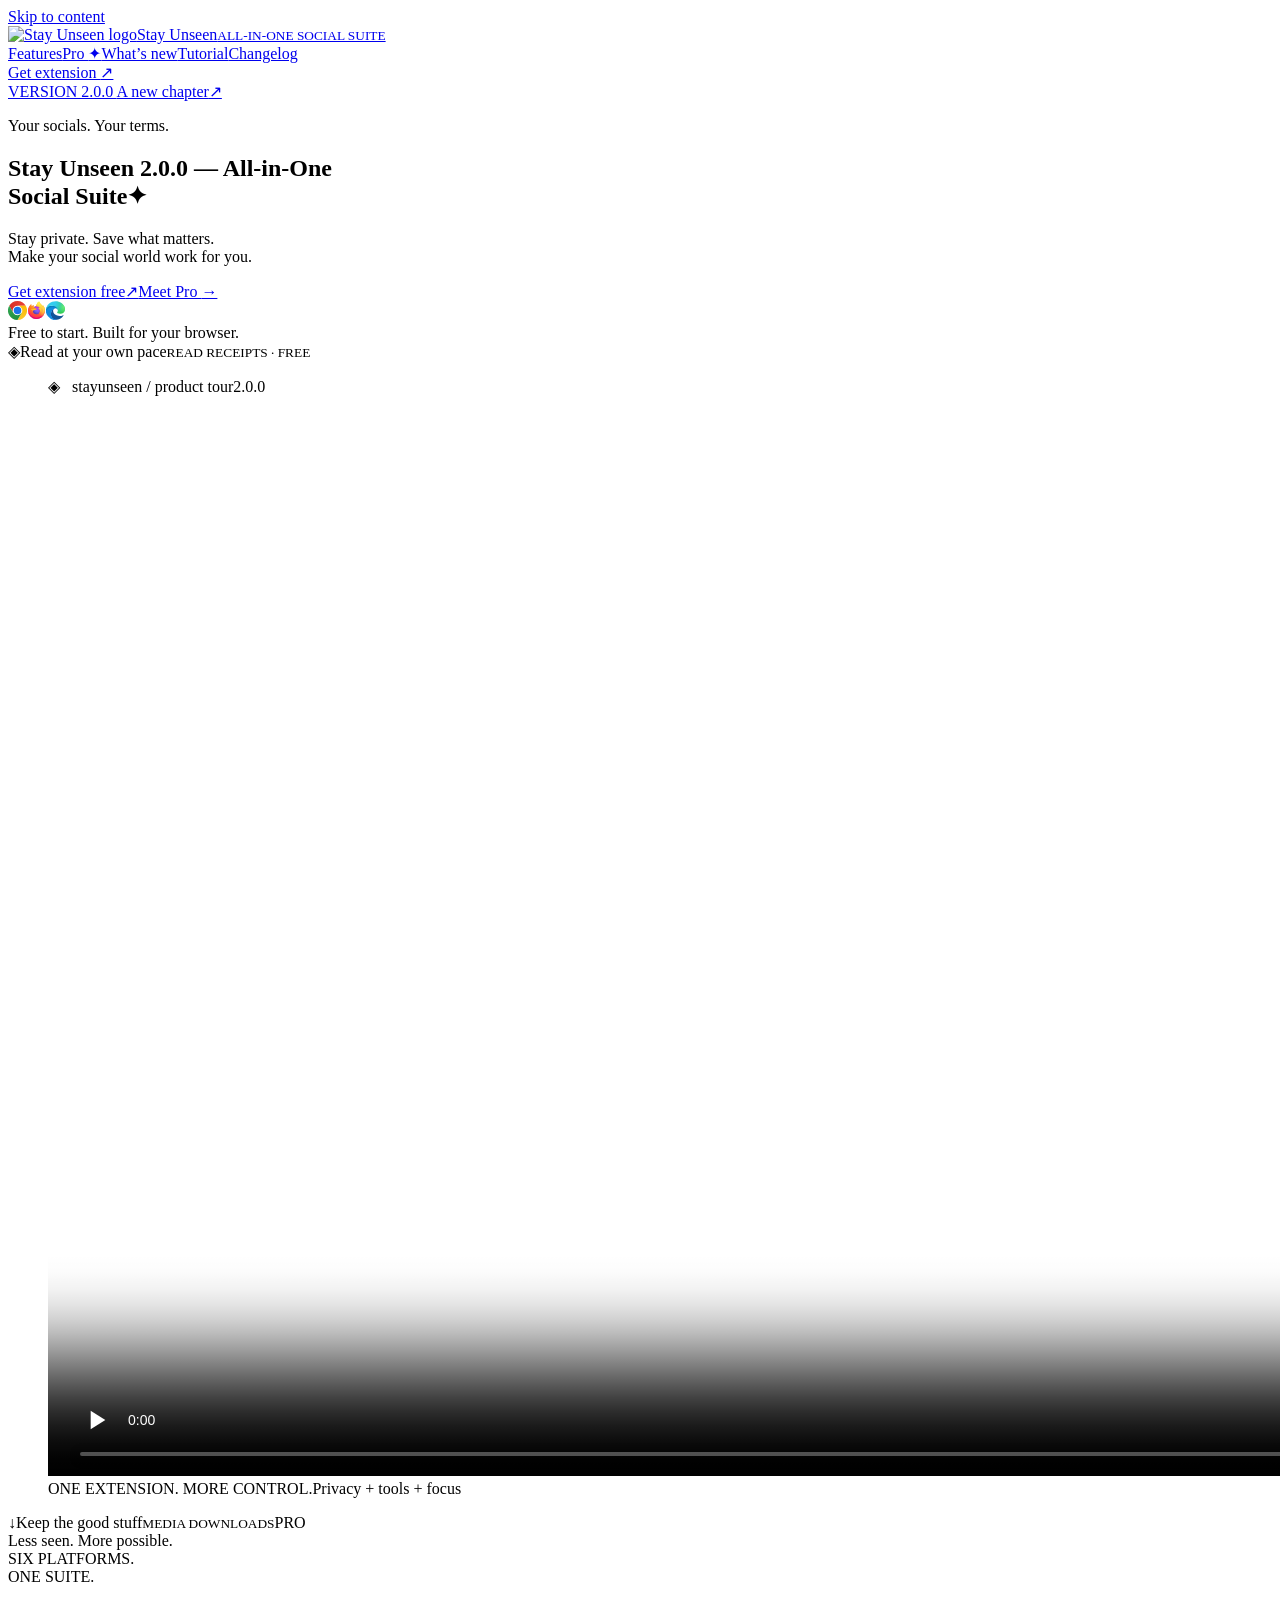
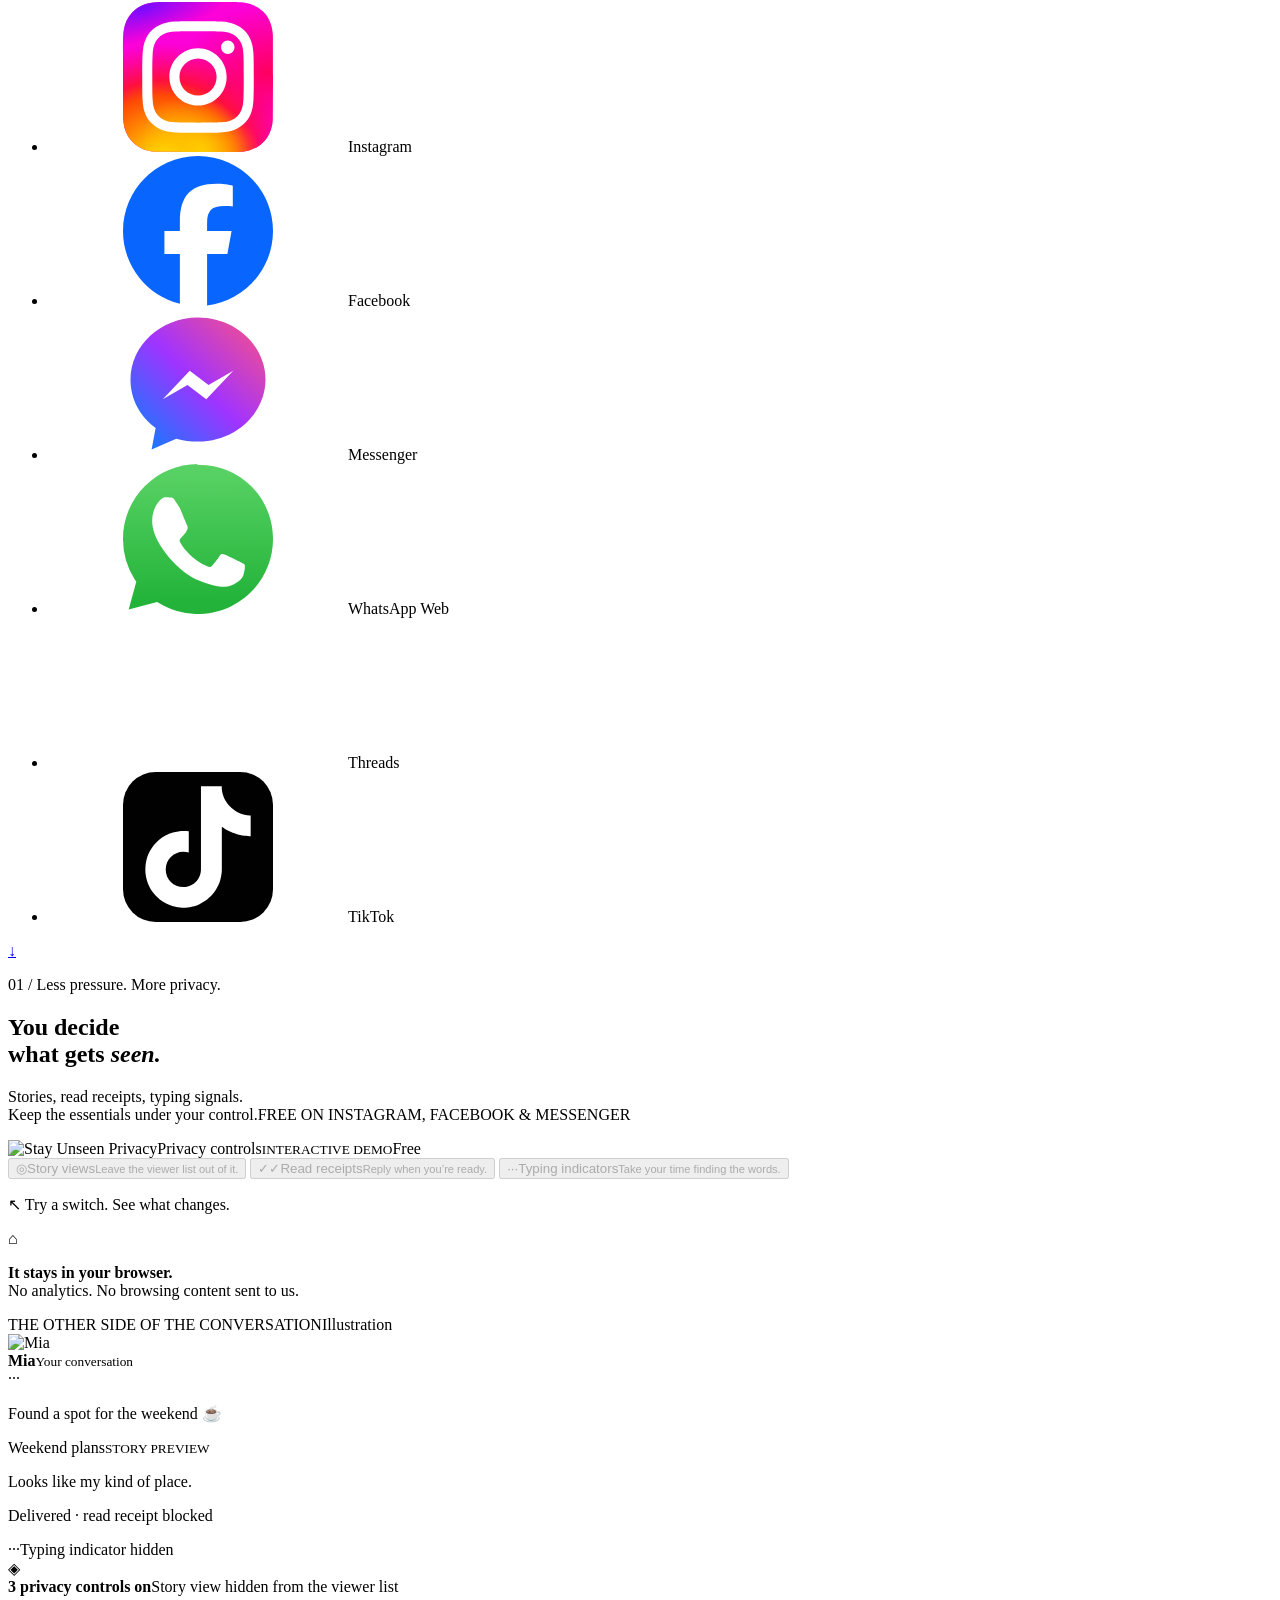
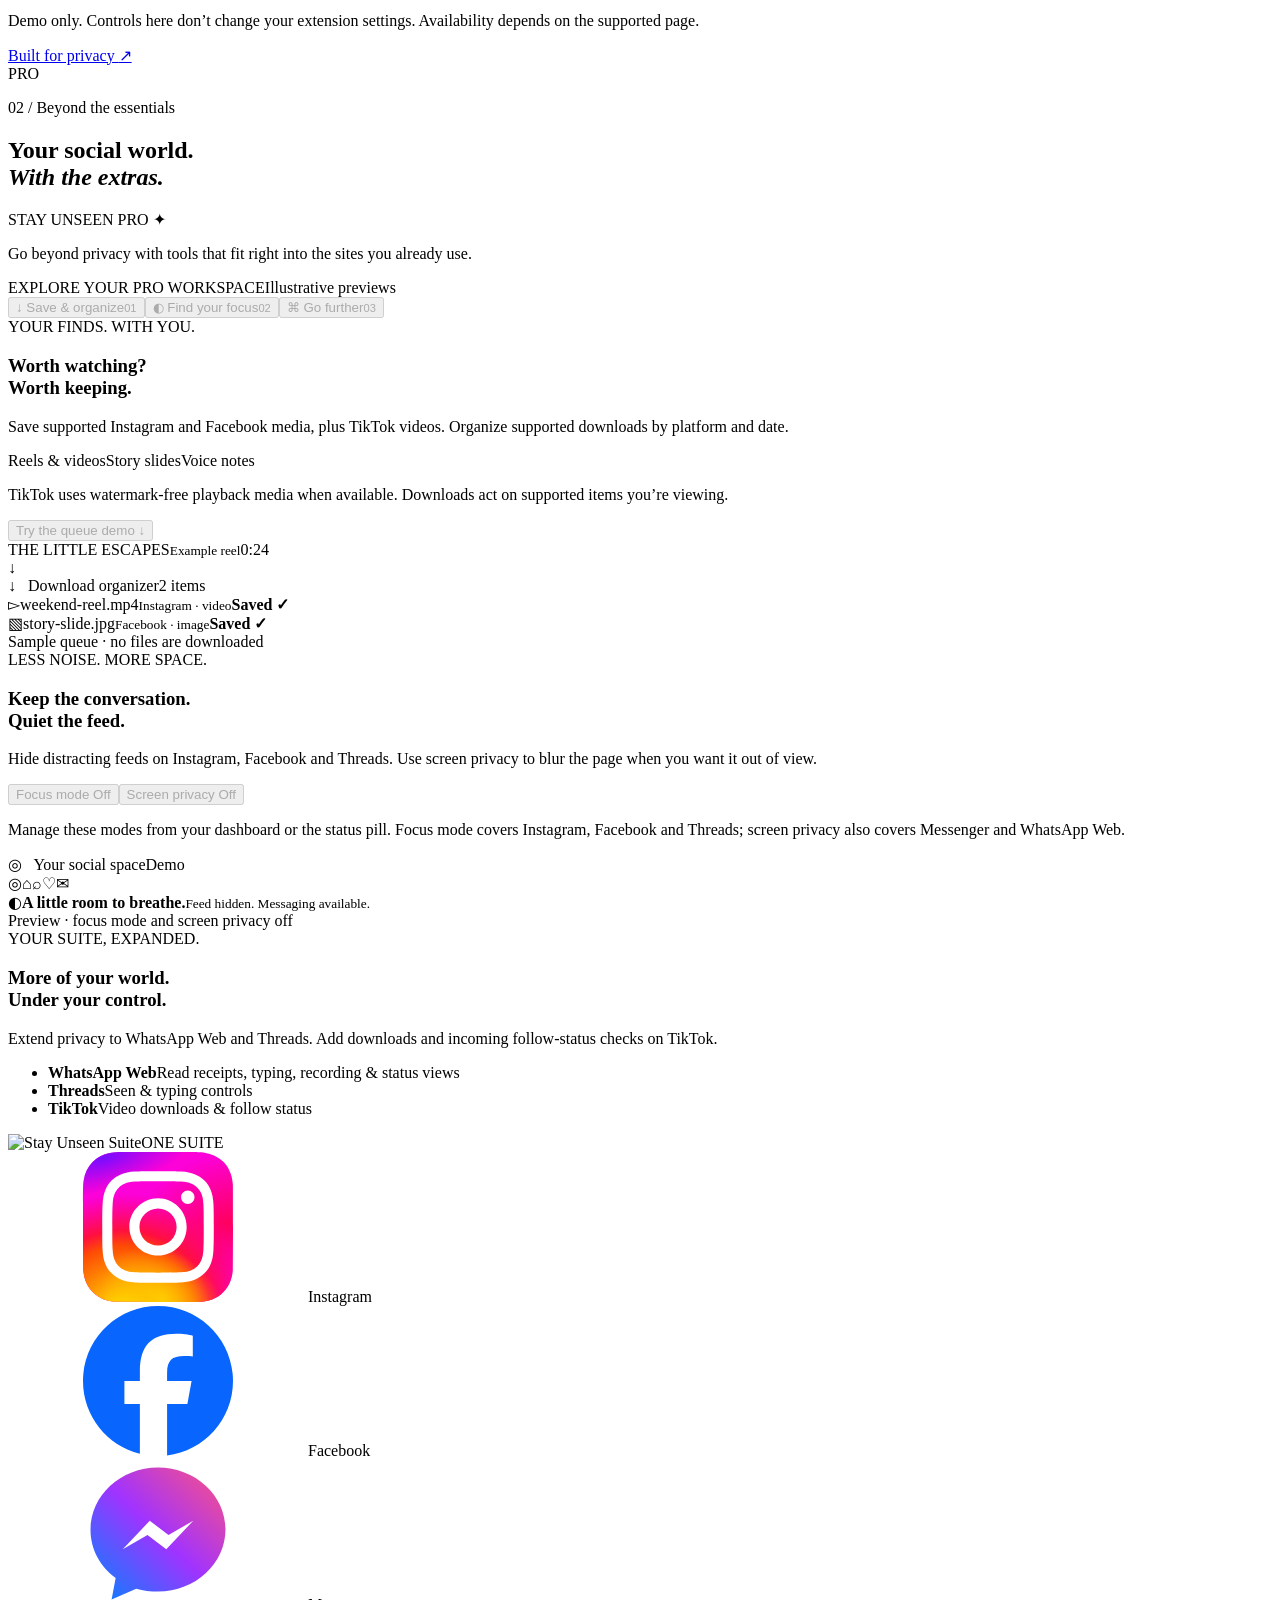
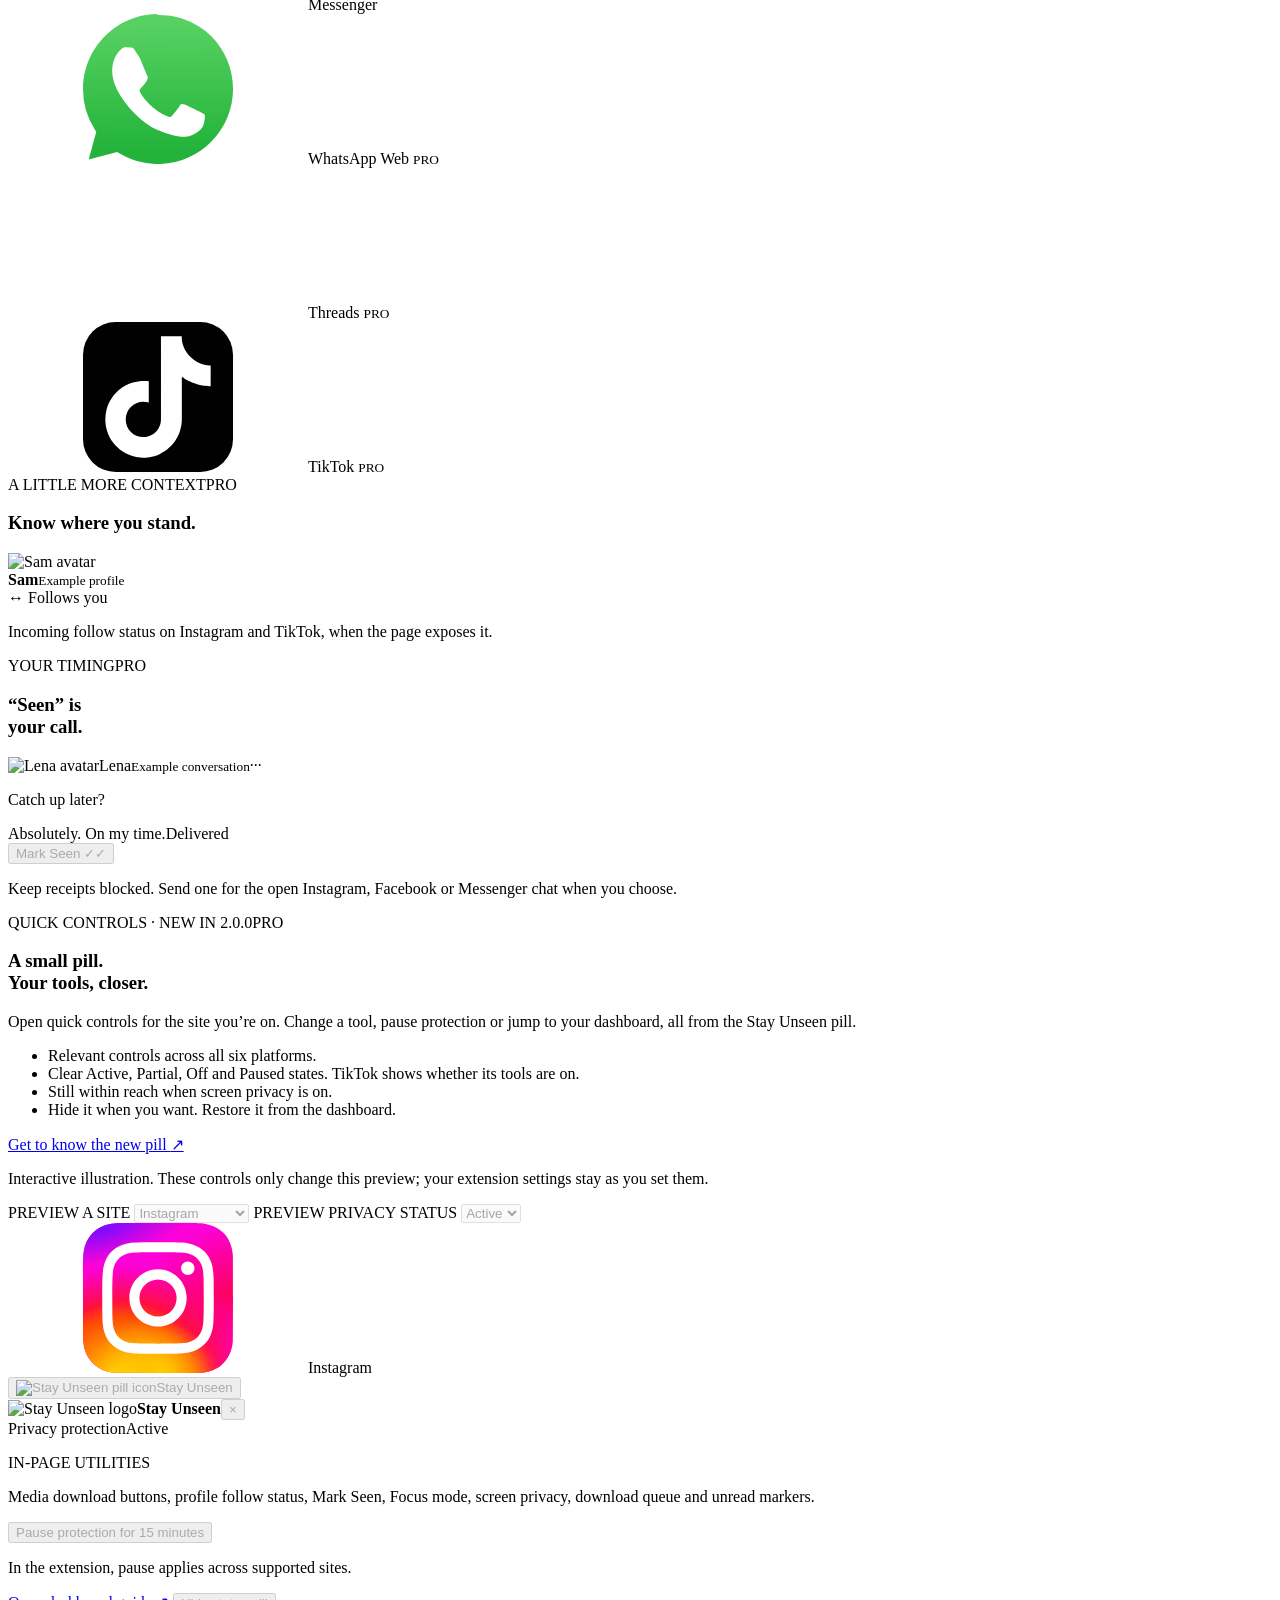
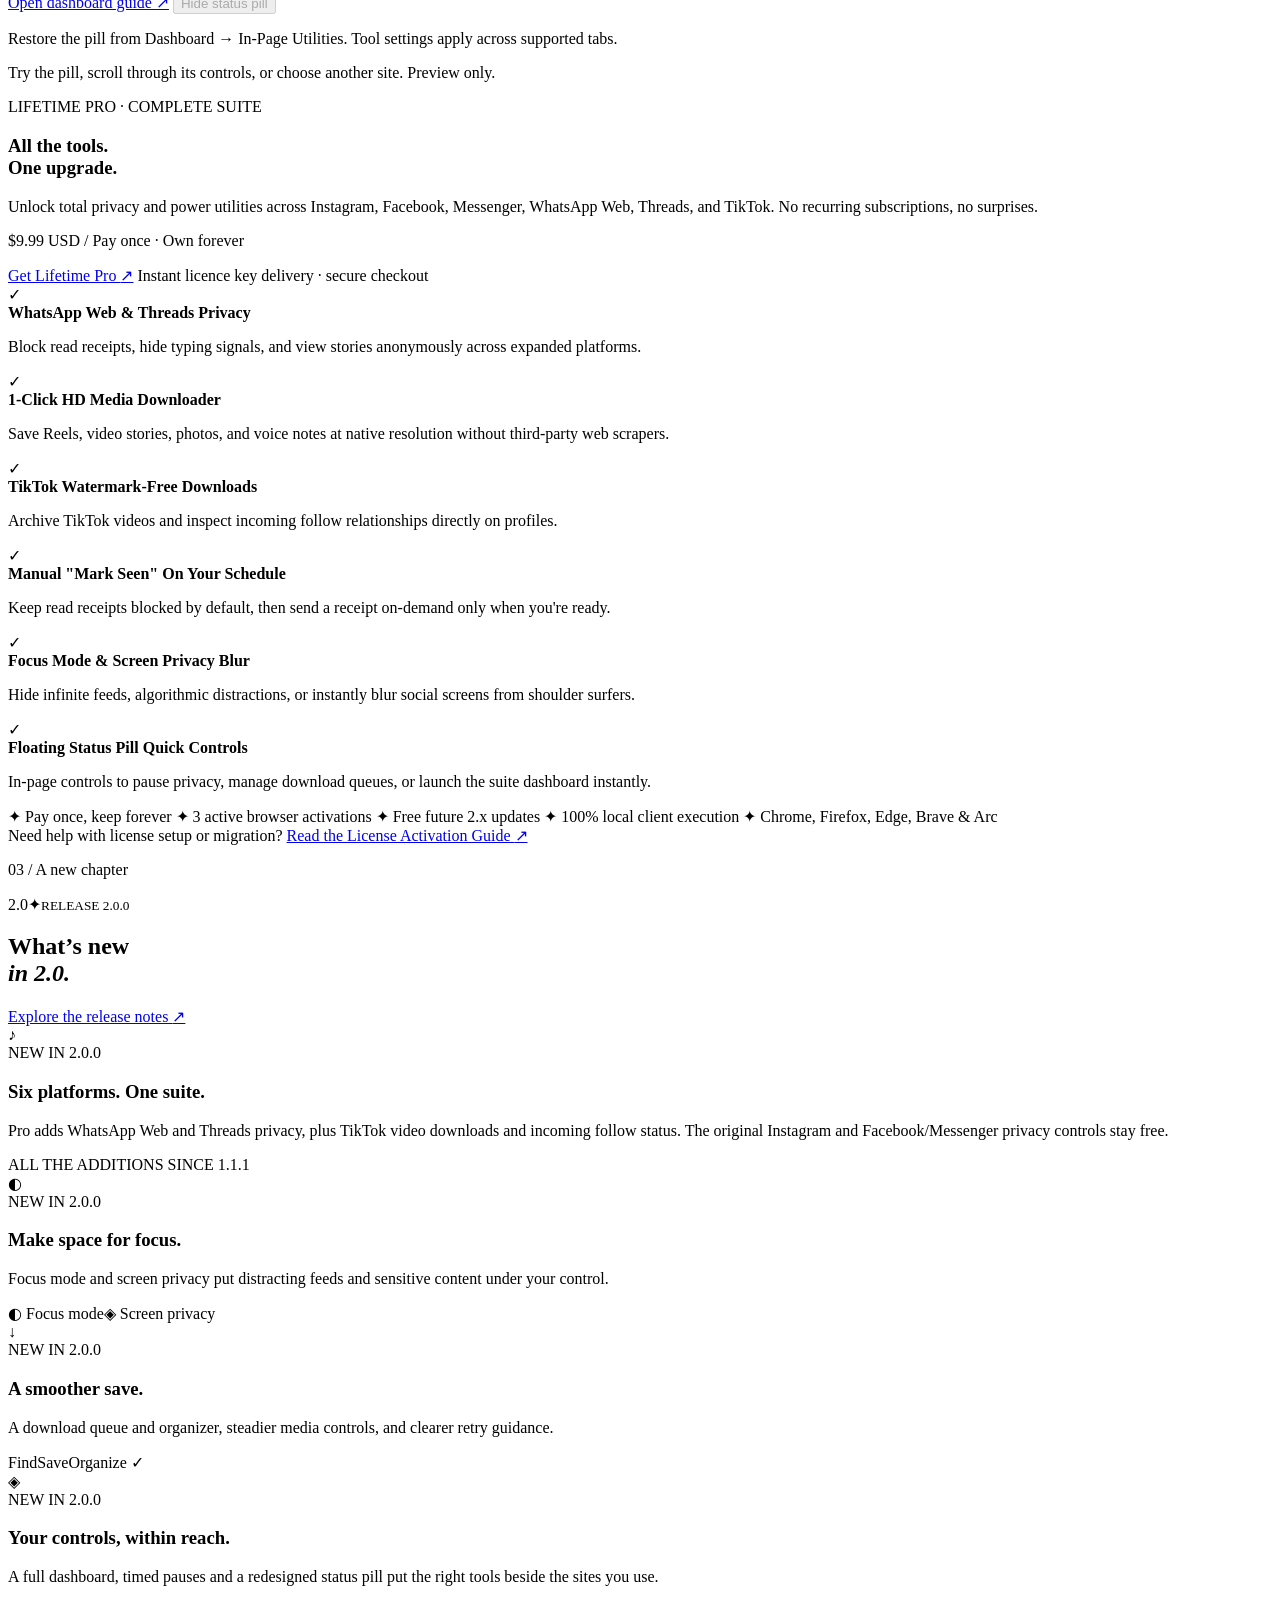
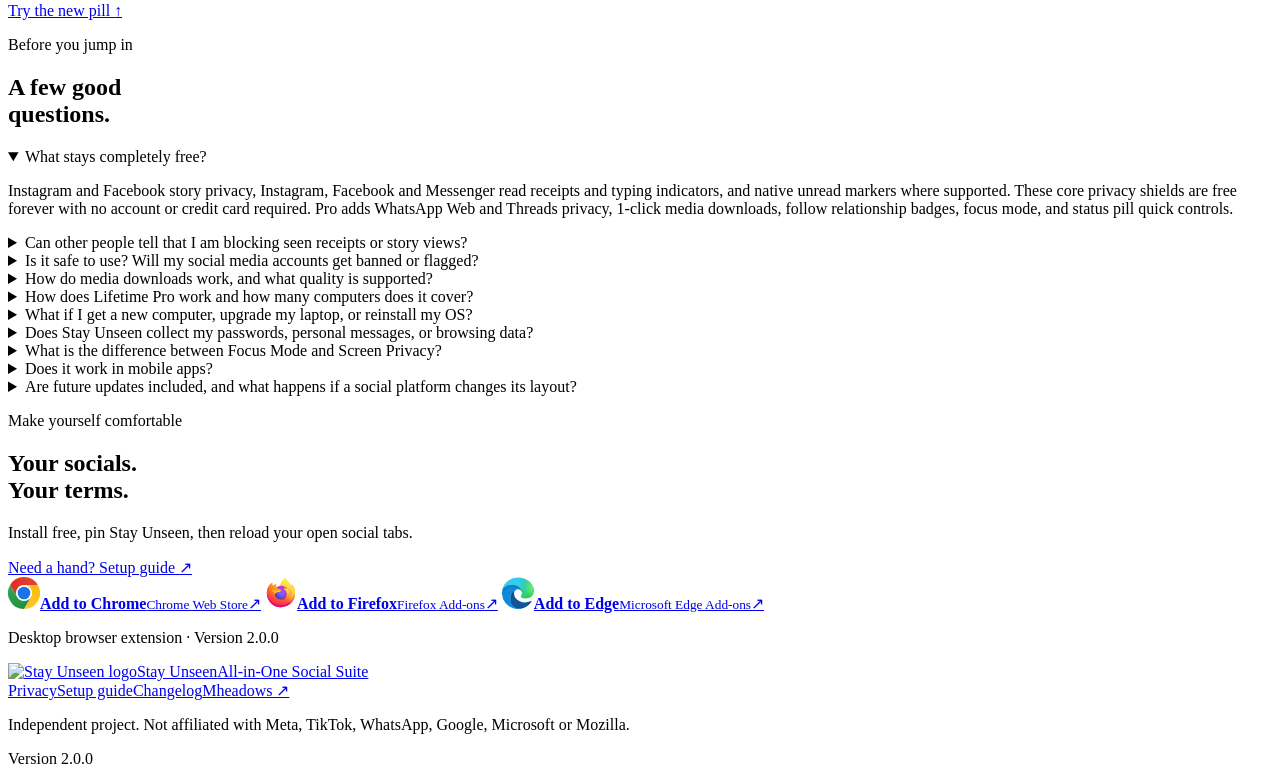
==== commit 48afdca4: "Add files via upload" ====
--- a/index.html
+++ b/index.html
@@ -1,1470 +1,299 @@
 <!doctype html>
 <html lang="en" class="scroll-smooth">
-  <head>
-    <meta charset="utf-8" />
-    <meta name="viewport" content="width=device-width, initial-scale=1" />
-    <title>Stay Unseen — Read Receipts, Story Views &amp; Typing Privacy</title>
-    <meta
-      name="description"
-      content="Control read receipts, story views and typing indicators on Instagram, Facebook, Messenger, WhatsApp Web and Threads. Free core protection with an optional lifetime Pro upgrade."
-    />
-    <meta
-      name="keywords"
-      content="stay unseen, seen blocker, ig seen blocker, instagram seen blocker, facebook seen blocker, hide instagram story views, instagram story viewer anonymous, anonymous story viewer, read receipt blocker, hide read receipts instagram, messenger read receipts, typing indicator blocker, hide typing indicator, read dms without being seen, instagram privacy extension, facebook privacy extension, chrome extension, firefox addon, edge extension"
-    />
-    <meta name="theme-color" content="#12161f" />
-    <link rel="canonical" href="https://stayunseenapp.com/" />
-    <link rel="icon" href="assets/icon128.png" />
-    <meta property="og:type" content="website" />
-    <meta property="og:title" content="Stay Unseen — Browse on your terms" />
-    <meta
-      property="og:description"
-      content="Control read receipts, story views and typing indicators across five supported web apps. Free core protection with an optional lifetime Pro upgrade."
-    />
-    <meta property="og:url" content="https://stayunseenapp.com/" />
-    <meta property="og:image" content="https://stayunseenapp.com/assets/promo-poster.jpg" />
-    <meta property="og:image:width" content="1920" />
-    <meta property="og:image:height" content="1080" />
-    <meta property="og:image:alt" content="Stay Unseen — browse Instagram, Facebook and Messenger without being seen" />
-    <meta property="og:site_name" content="Stay Unseen" />
-    <meta property="og:locale" content="en_US" />
-    <meta name="twitter:card" content="summary_large_image" />
-    <meta name="twitter:title" content="Stay Unseen — Browse on your terms" />
-    <meta name="twitter:description" content="Control read receipts, story views and typing indicators across Instagram, Facebook, Messenger, WhatsApp Web and Threads." />
-    <meta name="twitter:image" content="https://stayunseenapp.com/assets/promo-poster.jpg" />
-    <meta name="twitter:image:alt" content="Stay Unseen — browse Instagram, Facebook and Messenger without being seen" />
-    <meta name="robots" content="index,follow,max-image-preview:large" />
-    <meta name="author" content="Mheadows" />
-    <link rel="sitemap" type="application/xml" title="Sitemap" href="https://stayunseenapp.com/sitemap.xml" />
-
-    <script>
-      document.documentElement.classList.add("js");
-    </script>
-
-    <link rel="preconnect" href="https://fonts.googleapis.com" />
-    <link rel="preconnect" href="https://fonts.gstatic.com" crossorigin />
-    <link
-      href="https://fonts.googleapis.com/css2?family=Plus+Jakarta+Sans:ital,wght@0,400;0,500;0,600;0,700;0,800&family=JetBrains+Mono:wght@400;500;700&display=swap"
-      rel="stylesheet"
-    />
-
-    <!-- Tailwind compiled locally: npx tailwindcss@3.4.16 -c tailwind.config.js -i assets/tailwind.input.css -o assets/tailwind.css --minify -->
-    <link rel="stylesheet" href="assets/tailwind.css" />
-    <link rel="stylesheet" href="assets/app.css" />
-    <link rel="stylesheet" href="assets/release.css" />
-
-    <script type="application/ld+json">{"@context":"https://schema.org","@type":"FAQPage","mainEntity":[{"@type":"Question","name":"Is Stay Unseen free?","acceptedAnswer":{"@type":"Answer","text":"The core Instagram, Facebook and Messenger protections are free. Lifetime Pro is a one-time purchase that unlocks WhatsApp Web, Threads and the on-page tools — media downloads, the Instagram follow status badge, Mark Seen, the status pill, timed pause and the activity telemetry — on up to three devices. There is no subscription."}},{"@type":"Question","name":"Can I save reels, posts and stories with it?","acceptedAnswer":{"@type":"Answer","text":"Yes, with Lifetime Pro. A save control appears on the reel, post video, story slide or voice note you are already watching, and the file lands in your browser's usual Downloads at the quality the player is streaming — nothing is re-encoded. In a story it resolves the slide actually on screen rather than the first one in the tray. It saves the single item in front of you: there is no bulk profile export and nothing is crawled."}},{"@type":"Question","name":"How does the Instagram follow status badge work?","acceptedAnswer":{"@type":"Answer","text":"Open a profile and the badge reports the relationship that page already loaded in your own session: following you back, not following you, or your own profile. It reads what your logged-in browser can already see rather than crawling followers. If the lookup is refused, the badge says unknown instead of claiming that someone does not follow you."}},{"@type":"Question","name":"Does it work in the Instagram or Facebook mobile app?","acceptedAnswer":{"@type":"Answer","text":"No. Stay Unseen works in supported websites opened in Chrome, Edge or Firefox. It cannot reach native iOS or Android apps."}},{"@type":"Question","name":"Will it get my account blocked or banned?","acceptedAnswer":{"@type":"Answer","text":"Stay Unseen does not log in for you, automate anything, or scrape your account. It filters specific outgoing reports inside your own browser — the same category of tool as a content blocker — and it never adds anything to what you send."}},{"@type":"Question","name":"Does it slow the sites down?","acceptedAnswer":{"@type":"Answer","text":"No. It cancels those requests before they are made, so there is slightly less network work than usual, not more. The panel and its counters are local, so there is nothing extra to fetch."}},{"@type":"Question","name":"Do I have to configure anything?","acceptedAnswer":{"@type":"Answer","text":"No. Core protection starts with sensible defaults. Open the panel when you want to change a site or feature, or activate Lifetime Pro."}},{"@type":"Question","name":"What does it store, and does any of it leave my machine?","acceptedAnswer":{"@type":"Answer","text":"Settings, counters and a short diagnostic log stay in browser storage, with message text removed. Pro activation sends only the licence key and installation identifiers to the licence service; browsing content is not sent."}},{"@type":"Question","name":"Does it hide my online or active status?","acceptedAnswer":{"@type":"Answer","text":"No. It hides story and reel views, read receipts and typing indicators. Your active indicator is a different thing and is left untouched."}}]}</script>
-    <script type="application/ld+json">{"@context":"https://schema.org","@graph":[{"@type":"WebSite","@id":"https://stayunseenapp.com/#website","url":"https://stayunseenapp.com/","name":"Stay Unseen","description":"Browser privacy controls for read receipts, story views and typing indicators across Instagram, Facebook, Messenger, WhatsApp Web and Threads.","inLanguage":"en","publisher":{"@id":"https://stayunseenapp.com/#author"}},{"@type":"SoftwareApplication","@id":"https://stayunseenapp.com/#app","name":"Stay Unseen","applicationCategory":"BrowserApplication","operatingSystem":"Chrome, Edge, Firefox","url":"https://stayunseenapp.com/","description":"Controls read receipts, story views and typing indicators across Instagram, Facebook, Messenger, WhatsApp Web and Threads with local per-feature settings.","keywords":"seen blocker, instagram seen blocker, facebook seen blocker, hide story views, read receipts blocker, typing indicator blocker, anonymous story viewer, reel downloader, story downloader, instagram follow status","featureList":["Hide Instagram story and reel views","Block Instagram DM read receipts","Hide Instagram typing indicators","Hide Facebook story views","Block Facebook and Messenger read receipts","Hide Messenger typing indicators","Download reels, post videos, story slides and voice notes with Lifetime Pro","Instagram follow status badge with Lifetime Pro","Mark Seen button and floating status pill with Lifetime Pro","Timed pause and per-chat privacy with Lifetime Pro","WhatsApp Web privacy controls with Lifetime Pro","Threads privacy controls with Lifetime Pro"],"author":{"@id":"https://stayunseenapp.com/#author"}},{"@type":"Person","@id":"https://stayunseenapp.com/#author","name":"Mheadows","url":"https://mheadows.bond/"}]}</script>
-  </head>
-
-  <body class="relative bg-surface font-sans text-ink antialiased selection:bg-shield/40 selection:text-white">
-    <a
-      href="#main"
-      class="sr-only focus:not-sr-only focus:fixed focus:left-4 focus:top-4 focus:z-[100] focus:rounded-xl focus:bg-panel focus:px-4 focus:py-2 focus:text-sm focus:text-ink"
-      >Skip to content</a
-    >
-
-    <div class="bg-grid" aria-hidden="true"></div>
-    <div class="bg-noise" aria-hidden="true"></div>
-
-    <!-- ================= NAVBAR ================= -->
-    <header class="fixed inset-x-0 top-0 z-50 px-3 pt-3 sm:px-6 sm:pt-4">
-      <nav
-        data-nav
-        class="mx-auto flex max-w-6xl items-center justify-between gap-3 rounded-2xl border border-white/10 bg-deep/80 px-3 py-2.5 backdrop-blur-md transition-shadow duration-300 sm:px-4"
-      >
-        <a href="#top" class="flex min-w-0 items-center gap-2.5 rounded-xl">
-          <img
-            src="assets/icon128.png"
-            alt="Stay Unseen shield"
-            class="h-9 w-9 shrink-0 rounded-xl object-cover ring-1 ring-white/10"
-            width="36"
-            height="36"
-          />
-          <span class="flex min-w-0 flex-col leading-none">
-            <span class="truncate text-[15px] font-bold tracking-tightest">Stay Unseen</span>
-            <span
-              class="nav-status mt-1 hidden min-w-0 items-center gap-1.5 font-mono text-[10px] text-muted sm:flex"
-              title="Instagram · Facebook · Messenger · WhatsApp · Threads"
-            >
-              <span class="su-status pulse inline-block shrink-0"></span>
-              <span class="nav-status-text">Instagram · Facebook · Messenger · WhatsApp · Threads</span>
-            </span>
-          </span>
-        </a>
-
-        <div class="hidden shrink-0 items-center gap-1 lg:flex">
-          <a class="rounded-lg px-3 py-2 text-sm text-muted transition hover:bg-white/5 hover:text-ink" href="#signals">Signals</a>
-          <a class="rounded-lg px-3 py-2 text-sm text-muted transition hover:bg-white/5 hover:text-ink" href="#protools">Pro tools</a>
-          <a class="rounded-lg px-3 py-2 text-sm text-muted transition hover:bg-white/5 hover:text-ink" href="#architecture">Architecture</a>
-          <a class="rounded-lg px-3 py-2 text-sm text-muted transition hover:bg-white/5 hover:text-ink" href="#privacy">Privacy</a>
-          <a class="rounded-lg px-3 py-2 text-sm text-muted transition hover:bg-white/5 hover:text-ink" href="#plans">Pricing</a>
-          <a class="rounded-lg px-3 py-2 text-sm text-muted transition hover:bg-white/5 hover:text-ink" href="#faq">FAQ</a>
+<head>
+  <meta charset="utf-8">
+  <meta name="viewport" content="width=device-width,initial-scale=1">
+  <title>Stay Unseen — All-in-One Social Suite Browser Extension</title>
+  <meta name="description" content="Block read receipts and story views, download HD media, and focus feeds across Instagram, Facebook, Messenger, WhatsApp Web, Threads, and TikTok.">
+  <meta name="theme-color" content="#07091e">
+  <link rel="canonical" href="https://stayunseenapp.com/">
+  <link rel="icon" type="image/png" sizes="32x32" href="assets/favicon-32x32.png">
+  <link rel="apple-touch-icon" sizes="180x180" href="assets/apple-touch-icon.png">
+  <link rel="manifest" href="site.webmanifest">
+  <meta name="robots" content="index,follow,max-image-preview:large,max-snippet:-1,max-video-preview:-1">
+  <meta name="author" content="Mheadows">
+  <link rel="sitemap" type="application/xml" href="https://stayunseenapp.com/sitemap.xml">
+  <!-- Open Graph / Facebook -->
+  <meta property="og:type" content="website">
+  <meta property="og:site_name" content="Stay Unseen">
+  <meta property="og:locale" content="en_US">
+  <meta property="og:title" content="Stay Unseen — All-in-One Social Suite Browser Extension">
+  <meta property="og:description" content="Block read receipts and story views, download HD media, and focus feeds across Instagram, Facebook, Messenger, WhatsApp Web, Threads, and TikTok.">
+  <meta property="og:url" content="https://stayunseenapp.com/">
+  <meta property="og:image" content="https://stayunseenapp.com/assets/launch-tour.webp">
+  <meta property="og:image:type" content="image/webp">
+  <meta property="og:image:width" content="1920">
+  <meta property="og:image:height" content="1080">
+  <meta property="og:image:alt" content="Stay Unseen 2.0.0 All-in-One Social Suite product overview">
+  <!-- Twitter Cards -->
+  <meta name="twitter:card" content="summary_large_image">
+  <meta name="twitter:title" content="Stay Unseen — All-in-One Social Suite Browser Extension">
+  <meta name="twitter:description" content="Block read receipts and story views, download HD media, and focus feeds across 6 major social platforms.">
+  <meta name="twitter:image" content="https://stayunseenapp.com/assets/launch-tour.webp">
+  <meta name="twitter:domain" content="stayunseenapp.com">
+  <link rel="preconnect" href="https://fonts.googleapis.com">
+  <link rel="preconnect" href="https://fonts.gstatic.com" crossorigin>
+  <link href="https://fonts.googleapis.com/css2?family=Plus+Jakarta+Sans:wght@400;500;600;700;800&amp;family=JetBrains+Mono:wght@500;700&amp;display=swap" rel="stylesheet">
+  <link rel="stylesheet" href="assets/v2.css">
+  <link rel="stylesheet" href="assets/status-demo.css">
+  <script type="application/ld+json">{"@context":"https://schema.org","@graph":[{"@type":"WebSite","@id":"https://stayunseenapp.com/#website","url":"https://stayunseenapp.com/","name":"Stay Unseen","description":"All-in-one social privacy and utility browser extension for Instagram, Facebook, Messenger, WhatsApp Web, Threads and TikTok.","publisher":{"@type":"Organization","@id":"https://stayunseenapp.com/#organization","name":"Stay Unseen","url":"https://stayunseenapp.com/","logo":{"@type":"ImageObject","url":"https://stayunseenapp.com/assets/icon-512.png"}}},{"@type":"SoftwareApplication","@id":"https://stayunseenapp.com/#software","name":"Stay Unseen","softwareVersion":"2.0.0","applicationCategory":"UtilitiesApplication","operatingSystem":"Windows, macOS, Linux (Chrome, Firefox, Edge, Brave, Arc, Opera)","url":"https://stayunseenapp.com/","description":"Private browsing controls, selective read receipts, story view blocking, HD media downloads, and focused social feeds across Instagram, Facebook, Messenger, WhatsApp Web, Threads and TikTok.","offers":[{"@type":"Offer","name":"Free Core","price":"0","priceCurrency":"USD","description":"Story views hidden on Instagram & Facebook, read receipts & typing indicators blocked."},{"@type":"Offer","name":"Lifetime Pro","price":"9.99","priceCurrency":"USD","url":"https://stayunseen.gumroad.com/l/stayunseen-pro","description":"Full WhatsApp Web & Threads privacy, 1-click HD media downloads, follow badges, focus mode, and 3 browser installations with no subscription."}],"featureList":["Hide Instagram and Facebook story views","Control Instagram, Facebook and Messenger read receipts and typing indicators","WhatsApp Web and Threads privacy with Pro","Download supported Instagram, Facebook and TikTok media with Pro","Instagram and TikTok follow status with Pro","Mark Seen, focus mode, screen privacy and download organizer with Pro"]},{"@type":"FAQPage","@id":"https://stayunseenapp.com/#faq","mainEntity":[{"@type":"Question","name":"What stays completely free?","acceptedAnswer":{"@type":"Answer","text":"Instagram and Facebook story privacy, Instagram, Facebook and Messenger read receipts and typing indicators, and native unread markers where supported. These core privacy shields are free forever with no account required. Pro adds WhatsApp Web, Threads, media downloads, follow relationship checks, focus mode, and status pill quick controls."}},{"@type":"Question","name":"Can other people tell that I am blocking seen receipts or story views?","acceptedAnswer":{"@type":"Answer","text":"No, it is completely invisible. Stay Unseen intercepts and cancels outgoing telemetry requests (such as keystroke broadcasts, message receipts, and story-seen pings) entirely inside your browser before they ever leave your device. Social platforms receive no packet indicating you opened the chat or viewed the story. No custom headers or traces are added."}},{"@type":"Question","name":"Is it safe to use? Will my social media accounts get banned or flagged?","acceptedAnswer":{"@type":"Answer","text":"Yes, it is 100% safe. Stay Unseen does not perform automated scraping, mass botting, or unauthorized API abuse. It never asks for your social media passwords, session tokens, or login credentials. It functions locally just like an adblocker or privacy extension by filtering client-side network requests."}},{"@type":"Question","name":"How do media downloads work, and what quality is supported?","acceptedAnswer":{"@type":"Answer","text":"When viewing a post, story, reel, or video on supported platforms (Instagram, Facebook, TikTok), Stay Unseen captures the direct media stream URL that the platform delivers to your browser. Downloads save original high-definition video and images directly to your local downloads folder with organized naming. On TikTok, it saves clean watermark-free video whenever available."}},{"@type":"Question","name":"How does Lifetime Pro work and how many computers does it cover?","acceptedAnswer":{"@type":"Answer","text":"One $9.99 USD one-time purchase unlocks Lifetime Pro on up to three (3) browser installations simultaneously, with absolutely no subscription or recurring charges. You can use your three slots across any combination of Chrome, Firefox, Edge, Brave, Arc, or Opera on personal and work computers."}},{"@type":"Question","name":"What if I get a new computer, upgrade my laptop, or reinstall my OS?","acceptedAnswer":{"@type":"Answer","text":"You never have to repurchase. You can easily deactivate an old browser installation directly from the Stay Unseen dashboard under the License tab before moving to a new machine. If you ever lose access to an old machine or reformat unexpectedly, our support team can reset your slots anytime."}},{"@type":"Question","name":"Does Stay Unseen collect my passwords, personal messages, or browsing data?","acceptedAnswer":{"@type":"Answer","text":"Never. Stay Unseen is built on strict local sovereignty principles. All your extension preferences, download histories, and tool configurations are stored strictly in your browser via chrome.storage.local. There are no analytics trackers, tracking cookies, or external telemetry servers. Your private conversations never leave your device."}},{"@type":"Question","name":"What is the difference between Focus Mode and Screen Privacy?","acceptedAnswer":{"@type":"Answer","text":"Focus Mode removes distracting algorithmic recommendation feeds, Reels carousels, and explore grids on Instagram, Facebook, and Threads so you can use direct messaging without falling into doomscrolling loops. Screen Privacy is an on-demand visual privacy shield that applies an instant blur over your open chats and pages to prevent shoulder-surfing in public spaces or office settings."}},{"@type":"Question","name":"Does it work in mobile apps?","acceptedAnswer":{"@type":"Answer","text":"Stay Unseen is a desktop browser extension designed for supported websites on Google Chrome, Mozilla Firefox, Microsoft Edge, Brave, Arc, and Opera. It operates on web versions (such as instagram.com, facebook.com, web.whatsapp.com, threads.net, tiktok.com) and does not control native iOS or Android mobile apps."}},{"@type":"Question","name":"Are future updates included, and what happens if a social platform changes its layout?","acceptedAnswer":{"@type":"Answer","text":"Yes, all future updates and compatibility patches are included free with Lifetime Pro. Social platforms periodically update their web layouts; our team actively monitors platform changes and rolls out extension updates through the Chrome Web Store, Firefox Add-ons, and Edge Add-ons stores automatically."}}]}]}</script>
+</head>
+<body>
+<svg class="svg-defs" aria-hidden="true" focusable="false" style="position:absolute;width:0;height:0;overflow:hidden;">
+  <defs>
+    <linearGradient id="igLA"><stop offset="0" stop-color="#fc0"/><stop offset=".1242" stop-color="#fc0"/><stop offset=".5672" stop-color="#fe4a05"/><stop offset=".6942" stop-color="#ff0f3f"/><stop offset="1" stop-color="#fe0657" stop-opacity="0"/></linearGradient>
+    <linearGradient id="igLB"><stop offset="0" stop-color="#fc0"/><stop offset="1" stop-color="#fc0" stop-opacity="0"/></linearGradient>
+    <linearGradient id="igLC"><stop offset="0" stop-color="#780cff"/><stop offset="1" stop-color="#820bff" stop-opacity="0"/></linearGradient>
+    <linearGradient id="igLD"><stop offset="0" stop-color="#ff005f"/><stop offset="1" stop-color="#fc01d8"/></linearGradient>
+    <radialGradient id="igRE" href="#igLD" gradientUnits="userSpaceOnUse" gradientTransform="matrix(-3.10797 .87652 -.6315 -2.23914 1345.6503 1374.1983)" cx="199.7884" cy="628.4379" fx="199.7884" fy="628.4379" r="52.3515"/>
+    <radialGradient id="igRF" href="#igLA" gradientUnits="userSpaceOnUse" gradientTransform="matrix(0 -4.03418 4.28018 0 -2332.2273 942.2356)" cx="158.429" cy="578.088" fx="158.429" fy="578.088" r="52.3515"/>
+    <radialGradient id="igRG" href="#igLB" gradientUnits="userSpaceOnUse" gradientTransform="matrix(.67441 -1.16203 1.51283 .87801 -814.3657 -47.8354)" cx="172.6149" cy="600.6924" fx="172.6149" fy="600.6924" r="65"/>
+    <radialGradient id="igRH" href="#igLC" gradientUnits="userSpaceOnUse" gradientTransform="matrix(-2.3989 .67549 -.23008 -.81732 464.9957 -26.4035)" cx="144.012" cy="51.3367" fx="144.012" fy="51.3367" r="67.081"/>
+    <linearGradient id="waGrad" x1="85.915" x2="86.535" y1="32.567" y2="137.092" gradientUnits="userSpaceOnUse">
+      <stop offset="0" stop-color="#57d163"/><stop offset="1" stop-color="#23b33a"/>
+    </linearGradient>
+    <linearGradient id="msGrad" x1="0%" y1="100%" x2="100%" y2="0%">
+      <stop offset="0%" stop-color="#0084FF"/>
+      <stop offset="50%" stop-color="#A033FF"/>
+      <stop offset="100%" stop-color="#FF5280"/>
+    </linearGradient>
+
+    <symbol id="instagram" viewBox="0 0 264.5833 264.5833">
+      <path fill="url(#igRE)" transform="translate(-71.8155 -18.1429)" d="M204.1503 18.1429c-55.2305 0-71.3834.057-74.5232.3175-11.3342.9424-18.387 2.7275-26.0708 6.554-5.9214 2.9413-10.5915 6.3506-15.2005 11.1298-8.3938 8.7157-13.481 19.4383-15.3226 32.1842-.8953 6.1877-1.1558 7.4496-1.2087 39.0558-.0203 10.5354 0 24.4007 0 42.9984 0 55.2008.061 71.3418.3256 74.4764.9157 11.032 2.6453 17.9728 6.3081 25.565 7 14.5329 20.369 25.4428 36.119 29.5137 5.4535 1.4044 11.4767 2.1779 19.2092 2.5442 3.2762.1425 36.6684.2443 70.081.2443 33.4127 0 66.8253-.0407 70.02-.2035 8.9535-.4214 14.1526-1.1195 19.9011-2.6054 15.8517-4.0912 28.9767-14.8383 36.119-29.5748 3.5916-7.409 5.4128-14.6144 6.237-25.0704.179-2.2796.2543-38.6263.2543-74.924 0-36.304-.0814-72.5835-.2605-74.8632-.8343-10.6249-2.6555-17.7692-6.363-25.3207-3.0421-6.1816-6.42-10.798-11.324-15.518-8.752-8.3616-19.4555-13.4502-32.2101-15.2902-6.18-.8936-7.411-1.1582-39.033-1.2131z"/>
+      <path fill="url(#igRF)" transform="translate(-71.8155 -18.1429)" d="M204.1503 18.1429c-55.2305 0-71.3834.057-74.5232.3175-11.3342.9424-18.387 2.7275-26.0708 6.554-5.9214 2.9413-10.5915 6.3506-15.2005 11.1298-8.3938 8.7157-13.481 19.4383-15.3226 32.1842-.8953 6.1877-1.1558 7.4496-1.2087 39.0558-.0203 10.5354 0 24.4007 0 42.9984 0 55.2008.061 71.3418.3256 74.4764.9157 11.032 2.6453 17.9728 6.3081 25.565 7 14.5329 20.369 25.4428 36.119 29.5137 5.4535 1.4044 11.4767 2.1779 19.2092 2.5442 3.2762.1425 36.6684.2443 70.081.2443 33.4127 0 66.8253-.0407 70.02-.2035 8.9535-.4214 14.1526-1.1195 19.9011-2.6054 15.8517-4.0912 28.9767-14.8383 36.119-29.5748 3.5916-7.409 5.4128-14.6144 6.237-25.0704.179-2.2796.2543-38.6263.2543-74.924 0-36.304-.0814-72.5835-.2605-74.8632-.8343-10.6249-2.6555-17.7692-6.363-25.3207-3.0421-6.1816-6.42-10.798-11.324-15.518-8.752-8.3616-19.4555-13.4502-32.2101-15.2902-6.18-.8936-7.411-1.1582-39.033-1.2131z"/>
+      <path fill="url(#igRG)" transform="translate(-71.8155 -18.1429)" d="M204.1503 18.1429c-55.2305 0-71.3834.057-74.5232.3175-11.3342.9424-18.387 2.7275-26.0708 6.554-5.9214 2.9413-10.5915 6.3506-15.2005 11.1298-8.3938 8.7157-13.481 19.4383-15.3226 32.1842-.8953 6.1877-1.1558 7.4496-1.2087 39.0558-.0203 10.5354 0 24.4007 0 42.9984 0 55.2008.061 71.3418.3256 74.4764.9157 11.032 2.6453 17.9728 6.3081 25.565 7 14.5329 20.369 25.4428 36.119 29.5137 5.4535 1.4044 11.4767 2.1779 19.2092 2.5442 3.2762.1425 36.6684.2443 70.081.2443 33.4127 0 66.8253-.0407 70.02-.2035 8.9535-.4214 14.1526-1.1195 19.9011-2.6054 15.8517-4.0912 28.9767-14.8383 36.119-29.5748 3.5916-7.409 5.4128-14.6144 6.237-25.0704.179-2.2796.2543-38.6263.2543-74.924 0-36.304-.0814-72.5835-.2605-74.8632-.8343-10.6249-2.6555-17.7692-6.363-25.3207-3.0421-6.1816-6.42-10.798-11.324-15.518-8.752-8.3616-19.4555-13.4502-32.2101-15.2902-6.18-.8936-7.411-1.1582-39.033-1.2131z"/>
+      <path fill="url(#igRH)" transform="translate(-71.8155 -18.1429)" d="M204.1503 18.1429c-55.2305 0-71.3834.057-74.5232.3175-11.3342.9424-18.387 2.7275-26.0708 6.554-5.9214 2.9413-10.5915 6.3506-15.2005 11.1298-8.3938 8.7157-13.481 19.4383-15.3226 32.1842-.8953 6.1877-1.1558 7.4496-1.2087 39.0558-.0203 10.5354 0 24.4007 0 42.9984 0 55.2008.061 71.3418.3256 74.4764.9157 11.032 2.6453 17.9728 6.3081 25.565 7 14.5329 20.369 25.4428 36.119 29.5137 5.4535 1.4044 11.4767 2.1779 19.2092 2.5442 3.2762.1425 36.6684.2443 70.081.2443 33.4127 0 66.8253-.0407 70.02-.2035 8.9535-.4214 14.1526-1.1195 19.9011-2.6054 15.8517-4.0912 28.9767-14.8383 36.119-29.5748 3.5916-7.409 5.4128-14.6144 6.237-25.0704.179-2.2796.2543-38.6263.2543-74.924 0-36.304-.0814-72.5835-.2605-74.8632-.8343-10.6249-2.6555-17.7692-6.363-25.3207-3.0421-6.1816-6.42-10.798-11.324-15.518-8.752-8.3616-19.4555-13.4502-32.2101-15.2902-6.18-.8936-7.411-1.1582-39.033-1.2131z"/>
+      <path fill="#fff" d="M132.3452 33.973c-26.7167 0-30.0696.1167-40.5629.5939-10.4727.4792-17.6212 2.136-23.8762 4.567-6.4701 2.5107-11.9586 5.8693-17.4265 11.3352-5.472 5.464-8.8332 10.9483-11.354 17.4116-2.4389 6.2524-4.099 13.3976-4.5703 23.8585-.4693 10.4854-.5923 13.8379-.5923 40.5348 0 26.697.1189 30.0371.5943 40.5225.4817 10.465 2.1397 17.6082 4.5703 23.8585 2.5147 6.4654 5.8758 11.9497 11.3458 17.4136 5.466 5.468 10.9544 8.8349 17.4204 11.3456 6.259 2.4309 13.4097 4.0877 23.8803 4.567 10.4933.477 13.8441.5938 40.5588.5938 26.7188 0 30.0615-.1167 40.5547-.5939 10.4728-.4792 17.6295-2.136 23.8885-4.567 6.4681-2.5106 11.9484-5.8775 17.4143-11.3455 5.472-5.4639 8.8332-10.9482 11.354-17.4115 2.4183-6.2524 4.0784-13.3976 4.5703-23.8585.4713-10.4854.5943-13.8277.5943-40.5246 0-26.697-.123-30.0473-.5943-40.5328-.4919-10.465-2.152-17.6081-4.5703-23.8584-2.5208-6.4654-5.882-11.9498-11.354-17.4137-5.4721-5.468-10.9442-8.8266-17.4204-11.3353-6.2714-2.4309-13.424-4.0877-23.8967-4.5669-10.4933-.4772-13.8339-.5939-40.5588-.5939zm-8.825 17.7147c2.6193-.0041 5.5418 0 8.825 0 26.2659 0 29.379.0942 39.7513.5652 9.5915.4383 14.7971 2.0397 18.2648 3.3852 4.5908 1.7817 7.8638 3.9116 11.3048 7.3521 3.4431 3.4406 5.5745 6.7173 7.3617 11.3046 1.3465 3.461 2.9512 8.6628 3.3877 18.2472.4714 10.3625.5739 13.4754.5739 39.7095 0 26.234-.1025 29.347-.5739 39.7095-.4386 9.5843-2.0412 14.7861-3.3877 18.2471-1.783 4.5874-3.9186 7.8539-7.3617 11.2923-3.443 3.4406-6.712 5.5704-11.3048 7.3521-3.4636 1.3517-8.6733 2.949-18.2648 3.3873-10.3702.471-13.4854.5734-39.7513.5734-26.2679 0-29.381-.1024-39.7513-.5734-9.5914-.4423-14.797-2.0438-18.2668-3.3893-4.5908-1.7817-7.87-3.9116-11.313-7.3521-3.4431-3.4405-5.5745-6.709-7.3617-11.2985-1.3465-3.461-2.9512-8.6628-3.3877-18.2471-.4714-10.3626-.5657-13.4754-.5657-39.7259 0-26.2504.0943-29.347.5657-39.7095.4386-9.5844 2.0412-14.7861 3.3877-18.2512 1.783-4.5874 3.9186-7.8641 7.3617-11.3046 3.443-3.4406 6.7222-5.5704 11.313-7.3562 3.4677-1.3517 8.6754-2.949 18.2668-3.3894 9.075-.4096 12.5919-.5324 30.9264-.553zm61.3363 16.322c-6.5173 0-11.805 5.2776-11.805 11.792 0 6.5125 5.2877 11.7962 11.805 11.7962 6.5172 0 11.8049-5.2837 11.8049-11.7962 0-6.5124-5.2877-11.796-11.805-11.796zm-52.5113 13.7826c-27.8993 0-50.5191 22.6031-50.5191 50.4817 0 27.8786 22.6198 50.4714 50.5191 50.4714s50.511-22.5928 50.511-50.4714c0-27.8786-22.6137-50.4817-50.513-50.4817zm0 17.7147c18.109 0 32.7914 14.6694 32.7914 32.767 0 18.0956-14.6824 32.767-32.7914 32.767-18.111 0-32.7913-14.6714-32.7913-32.767 0-18.0976 14.6803-32.767 32.7913-32.767z"/>
+    </symbol>
+
+    <symbol id="facebook" viewBox="-500 -250 500 500">
+      <circle cx="-250" cy="0" r="250" fill="#fff"/>
+      <path fill="#0866ff" transform="scale(1,-1)" d="m 0,0 c 0,138.071 -111.929,250 -250,250 -138.071,0 -250,-111.929 -250,-250 0,-117.245 80.715,-215.622 189.606,-242.638 v 166.242 h -51.552 V 0 h 51.552 v 32.919 c 0,85.092 38.508,124.532 122.048,124.532 15.838,0 43.167,-3.105 54.347,-6.211 V 81.986 c -5.901,0.621 -16.149,0.932 -28.882,0.932 -40.993,0 -56.832,-15.528 -56.832,-55.9 V 0 h 81.659 l -14.028,-76.396 h -67.631 V -248.169 C -95.927,-233.218 0,-127.818 0,0"/>
+    </symbol>
+
+    <symbol id="messenger" viewBox="0 0 100 100">
+      <path fill="url(#msGrad)" d="M50 5C25.147 5 5 23.578 5 46.505c0 13.064 6.524 24.773 16.767 32.102l-2.693 14.331 16.41-7.18c4.606 1.275 9.473 1.967 14.516 1.967 24.853 0 45-18.578 45-41.505C95 23.578 74.853 5 50 5z"/>
+      <path fill="#fff" d="M26.5 59.5l18-19 12.5 9.5 16.5-9.5-18 19-12.5-9.5z"/>
+    </symbol>
+
+    <symbol id="whatsapp" viewBox="26 25.2 122.3 122.3">
+      <path fill="url(#waGrad)" d="M87.184 25.227c-33.733 0-61.166 27.423-61.178 61.13a60.98 60.98 0 0 0 9.349 32.535l1.455 2.313-6.179 22.558 23.146-6.069 2.235 1.324c9.387 5.571 20.15 8.518 31.126 8.523h.023c33.707 0 61.139-27.426 61.153-61.135.006-16.335-6.349-31.696-17.895-43.251A60.75 60.75 0 0 0 87.94 25.983c-33.733 0-61.166 27.423-61.178 61.13"/>
+      <path fill="#fff" fill-rule="evenodd" d="M68.772 55.603c-1.378-3.061-2.828-3.123-4.137-3.176l-3.524-.043c-1.226 0-3.218.46-4.902 2.3s-6.427 6.973-6.427 17.007 6.58 19.722 7.498 21.081c.918 1.359 12.951 20.594 31.694 27.764 15.61 5.958 19.02 4.773 22.45 4.473 3.43-.3 11.065-4.524 12.625-8.892 1.56-4.368 1.56-8.11 1.092-8.892-.468-.782-1.716-1.25-3.588-2.182-1.872-.932-11.065-5.46-12.78-6.083-1.716-.623-2.965-.935-4.212 1.36-1.247 2.296-4.832 6.463-5.92 7.79-1.09 1.327-2.18 1.482-4.02.467-1.84-1.015-7.5-2.995-14.29-9.62-5.313-5.21-6.995-8.577-7.84-10.093-.846-1.516-.09-2.4.926-3.44.94-.94 2.14-2.335 3.1-3.51.96-1.175 1.28-2.014 1.92-3.32.64-1.306.32-2.45-.18-3.44-.5-.99-4.3-10.36-5.9-14.18z"/>
+    </symbol>
+
+    <symbol id="threads" viewBox="13 0 165.2 192">
+      <path fill="#fff" d="M141.537 88.9883C140.71 88.5919 139.87 88.2104 139.019 87.8451C137.537 60.5382 122.616 44.905 97.5619 44.745C97.4484 44.7443 97.3355 44.7443 97.222 44.7443C82.2364 44.7443 69.7731 51.1409 62.102 62.7807L75.881 72.2328C81.6116 63.5383 90.6052 61.6848 97.2286 61.6848C97.3051 61.6848 97.3819 61.6848 97.4576 61.6855C105.707 61.7381 111.932 64.1366 115.961 68.814C118.893 72.2193 120.854 76.925 121.825 82.8638C114.511 81.6207 106.601 81.2385 98.145 81.7233C74.3247 83.0954 59.0111 96.9879 60.0396 116.292C60.5615 126.084 65.4397 134.508 73.775 140.011C80.8224 144.663 89.899 146.938 99.3323 146.423C111.79 145.74 121.563 140.987 128.381 132.296C133.559 125.696 136.834 117.143 138.28 106.366C144.217 109.949 148.617 114.664 151.047 120.332C155.179 129.967 155.42 145.8 142.501 158.708C131.182 170.016 117.576 174.908 97.0135 175.059C74.2042 174.89 56.9538 167.575 45.7381 153.317C35.2355 139.966 29.8077 120.682 29.6052 96C29.8077 71.3178 35.2355 52.0336 45.7381 38.6827C56.9538 24.4249 74.2039 17.11 97.0132 16.9405C119.988 17.1113 137.539 24.4614 149.184 38.788C154.894 45.8136 159.199 54.6488 162.037 64.9503L178.184 60.6422C174.744 47.9622 169.331 37.0357 161.965 27.974C147.036 9.60668 125.202 0.195148 97.0695 0H96.9569C68.8816 0.19447 47.2921 9.6418 32.7883 28.0793C19.8819 44.4864 13.2244 67.3157 13.0007 95.9325L13 96L13.0007 96.0675C13.2244 124.684 19.8819 147.514 32.7883 163.921C47.2921 182.358 68.8816 191.806 96.9569 192H97.0695C122.03 191.827 139.624 185.292 154.118 170.811C173.081 151.866 172.51 128.119 166.26 113.541C161.776 103.087 153.227 94.5962 141.537 88.9883ZM98.4405 129.507C88.0005 130.095 77.1544 125.409 76.6196 115.372C76.2232 107.93 81.9158 99.626 99.0812 98.6368C101.047 98.5234 102.976 98.468 104.871 98.468C111.106 98.468 116.939 99.0737 122.242 100.233C120.264 124.935 108.662 128.946 98.4405 129.507Z"/>
+    </symbol>
+
+    <symbol id="tiktok" viewBox="0 0 96 96">
+      <rect width="96" height="96" rx="21" fill="#010101"/>
+      <path d="M73.31 25.7456C72.785 25.4743 72.274 25.1769 71.7788 24.8545C70.3389 23.9025 69.0186 22.7808 67.8465 21.5135C64.9139 18.158 63.8186 14.7538 63.4151 12.3705H63.4313C63.0943 10.3921 63.2337 9.11214 63.2547 9.11214H49.8974V60.7624C49.8974 61.4558 49.8974 62.1412 49.8682 62.8185C49.8682 62.9027 49.8601 62.9805 49.8553 63.0712C49.8553 63.1085 49.8553 63.1474 49.8472 63.1863C49.8472 63.196 49.8472 63.2057 49.8472 63.2154C49.7064 65.0686 49.1123 66.8588 48.1173 68.4286C47.1222 69.9983 45.7566 71.2994 44.1407 72.2175C42.4565 73.1757 40.5517 73.6782 38.614 73.6757C32.3906 73.6757 27.3468 68.6011 27.3468 62.334C27.3468 56.0669 32.3906 50.9923 38.614 50.9923C39.7921 50.9912 40.9629 51.1766 42.083 51.5415L42.0992 37.9412C38.6989 37.502 35.2444 37.7722 31.9538 38.7348C28.6631 39.6975 25.6077 41.3317 22.9802 43.5343C20.678 45.5346 18.7425 47.9214 17.2608 50.5872C16.6969 51.5594 14.5695 55.4658 14.3119 61.8058C14.1499 65.4044 15.2306 69.1326 15.7458 70.6734V70.7058C16.0699 71.6132 17.3256 74.7094 19.372 77.3197C21.0221 79.4135 22.9716 81.2527 25.1579 82.7783V82.7459L25.1903 82.7783C31.6567 87.1724 38.8263 86.884 38.8263 86.884C40.0674 86.8338 44.2249 86.884 48.9463 84.6464C54.183 82.1658 57.1642 78.47 57.1642 78.47C59.0688 76.2618 60.5832 73.7452 61.6426 71.0282C62.8513 67.8509 63.2547 64.0401 63.2547 62.5171V35.1155C63.4168 35.2127 65.5749 36.6401 65.5749 36.6401C65.5749 36.6401 68.6842 38.633 73.5352 39.9309C77.0155 40.8544 81.7045 41.0488 81.7045 41.0488V27.7887C80.0615 27.9669 76.7255 27.4485 73.31 25.7456Z" fill="white"/>
+    </symbol>
+  </defs>
+</svg>
+<a class="skip-link" href="#main">Skip to content</a>
+<div class="scroll-progress" aria-hidden="true"></div>
+<header class="site-header"><nav class="navigation wrap" aria-label="Primary navigation"><a class="brand" href="#top"><img src="assets/icon128.png" width="38" height="38" alt="Stay Unseen logo"><span>Stay Unseen<small>ALL-IN-ONE SOCIAL SUITE</small></span></a><div class="nav-links" id="primary-links"><a href="#features">Features</a><a href="#pro">Pro <span class="nav-spark" aria-hidden="true">✦</span></a><a href="#whats-new">What’s new</a><a href="tutorial.html">Tutorial</a><a href="changelog.html">Changelog</a></div><a class="button small" href="#install">Get extension <span aria-hidden="true">↗</span></a><button class="menu-toggle" type="button" aria-label="Open navigation" aria-expanded="false" aria-controls="primary-links" hidden><span></span><span></span></button></nav></header>
+<main id="main">
+<section class="hero" id="top"><div class="hero-grid" aria-hidden="true"></div><div class="hero-orbit" aria-hidden="true"></div><div class="wrap hero-layout">
+<div class="hero-copy"><a class="release-label" href="#whats-new"><span class="live-dot"></span> VERSION 2.0.0 <span class="release-label-text">A new chapter</span><span aria-hidden="true">↗</span></a><p class="eyebrow">Your socials. Your terms.</p><h1><span class="sr-only">Stay Unseen 2.0.0 — </span>All-in-One <br><span>Social Suite<span class="heading-star" aria-hidden="true">✦</span></span></h1><p class="hero-description">Stay private. Save what matters. <br>Make your social world work for you.</p><div class="hero-actions"><a class="button" href="#install" data-browser-cta><span data-browser-label>Get extension free</span><span aria-hidden="true">↗</span></a><a class="text-link" href="#pro">Meet Pro <span aria-hidden="true">→</span></a></div><div class="hero-trust"><div class="browser-icons" aria-hidden="true"><img src="assets/Google_Chrome_icon_(February_2022).svg" width="19" height="19" alt="Chrome"><img src="assets/firefox-browser-icon.svg" width="19" height="19" alt="Firefox"><img src="assets/microsoft_edge-icon.svg" width="19" height="19" alt="Edge"></div><span>Free to start. Built for your browser.</span></div></div>
+<div class="hero-product"><div class="frame-echo echo-one" aria-hidden="true"></div><div class="frame-echo echo-two" aria-hidden="true"></div><div class="floating-note note-privacy"><span class="note-icon" aria-hidden="true">◈</span><span>Read at your own pace<small>READ RECEIPTS · FREE</small></span><span class="live-dot" aria-hidden="true"></span></div>
+<figure class="video-card"><div class="video-bar"><span class="window-dots" aria-hidden="true"><i></i><i></i><i></i></span><span class="address">◈ &nbsp; stayunseen / product tour</span><span class="version-mini">2.0.0</span></div><div class="video-stage"><video id="product-video" controls playsinline preload="none" width="1920" height="1080" poster="assets/launch-tour.webp" aria-label="Stay Unseen promotional product tour"><source src="assets/stayunseen-tour.mp4" type="video/mp4">Your browser cannot play this video. <a href="assets/stayunseen-tour.mp4">Download the tour</a>.</video><button class="video-play" type="button" hidden aria-label="Play Stay Unseen product tour"><span class="play-disc" aria-hidden="true">▶</span><span>See it in action<small>WATCH THE PRODUCT TOUR</small></span></button></div><figcaption><span><span class="live-dot" aria-hidden="true"></span> ONE EXTENSION. MORE CONTROL.</span><span>Privacy + tools + focus</span></figcaption></figure>
+<div class="floating-note note-tools"><span class="note-icon" aria-hidden="true">↓</span><span>Keep the good stuff<small>MEDIA DOWNLOADS</small></span><span class="pro-tag">PRO</span></div><div class="hero-annotation" aria-hidden="true"><span></span> Less seen. More possible.</div></div>
+<div class="platforms"><span class="platform-caption">SIX PLATFORMS. <br>ONE SUITE.</span><ul aria-label="Platforms supported across Free and Pro"><li><svg class="platform-icon" aria-hidden="true"><use href="#instagram"></use></svg>Instagram</li><li><svg class="platform-icon" aria-hidden="true"><use href="#facebook"></use></svg>Facebook</li><li><svg class="platform-icon" aria-hidden="true"><use href="#messenger"></use></svg>Messenger</li><li><svg class="platform-icon" aria-hidden="true"><use href="#whatsapp"></use></svg>WhatsApp Web</li><li><svg class="platform-icon" aria-hidden="true"><use href="#threads"></use></svg>Threads</li><li><svg class="platform-icon" aria-hidden="true"><use href="#tiktok"></use></svg>TikTok</li></ul><a class="scroll-cue" href="#features" aria-label="Explore features"><span aria-hidden="true">↓</span></a></div>
+</div></section>
+<section class="section wrap core-section" id="features"><div class="section-heading" data-reveal><div><p class="eyebrow"><span>01</span> / Less pressure. More privacy.</p><h2>You decide <br>what gets <em>seen.</em></h2></div><p>Stories, read receipts, typing signals. <br>Keep the essentials under your control.<span class="inline-tier">FREE ON INSTAGRAM, FACEBOOK &amp; MESSENGER</span></p></div>
+<div class="privacy-workspace" data-reveal><div class="control-side"><div class="workspace-title"><img src="assets/icon128.png" width="28" height="28" alt="Stay Unseen Privacy"><span>Privacy controls<small>INTERACTIVE DEMO</small></span><span class="tiny-pill">Free</span></div><div class="control-list">
+<button class="control-row" type="button" role="switch" aria-checked="true" data-privacy="stories" disabled><span class="control-icon" aria-hidden="true">◎</span><span>Story views<small>Leave the viewer list out of it.</small></span><span class="switch" aria-hidden="true"></span></button>
+<button class="control-row" type="button" role="switch" aria-checked="true" data-privacy="receipts" disabled><span class="control-icon" aria-hidden="true">✓✓</span><span>Read receipts<small>Reply when you’re ready.</small></span><span class="switch" aria-hidden="true"></span></button>
+<button class="control-row" type="button" role="switch" aria-checked="true" data-privacy="typing" disabled><span class="control-icon" aria-hidden="true">···</span><span>Typing indicators<small>Take your time finding the words.</small></span><span class="switch" aria-hidden="true"></span></button>
+</div><noscript><p class="demo-hint">Enable JavaScript to try the interactive previews.</p></noscript><p class="demo-hint"><span aria-hidden="true">↖</span> Try a switch. See what changes.</p><div class="local-badge"><span aria-hidden="true">⌂</span><p><strong>It stays in your browser.</strong><br>No analytics. No browsing content sent to us.</p></div></div>
+<div class="signal-stage"><div class="stage-top"><span class="eyebrow">THE OTHER SIDE OF THE CONVERSATION</span><span class="tiny-pill">Illustration</span></div><div class="conversation"><div class="chat-person"><img src="assets/faces/mia.jpg" alt="Mia" width="38" height="38" loading="lazy"><div><strong>Mia</strong><small>Your conversation</small></div><span aria-hidden="true">···</span></div><div class="chat-body"><p class="chat-bubble incoming">Found a spot for the weekend ☕</p><div class="story-preview"><div class="landscape" aria-hidden="true"><span class="sun"></span><span class="mountain mountain-one"></span><span class="mountain mountain-two"></span></div><span>Weekend plans<small>STORY PREVIEW</small></span></div><p class="chat-bubble outgoing">Looks like my kind of place.</p><p class="receipt-status" data-receipt-output aria-live="polite">Delivered · read receipt blocked</p><div class="typing-line" data-typing-output aria-live="polite"><span aria-hidden="true">···</span><span data-typing-label>Typing indicator hidden</span></div></div></div><div class="signal-bottom" aria-live="polite"><span class="signal-ring" aria-hidden="true">◈</span><div><strong data-protection-output>3 privacy controls on</strong><span data-story-output>Story view hidden from the viewer list</span></div><span class="signal-trace" aria-hidden="true"></span></div></div></div>
+<div class="core-footnote"><p>Demo only. Controls here don’t change your extension settings. Availability depends on the supported page.</p><a class="text-link" href="privacy.html">Built for privacy <span aria-hidden="true">↗</span></a></div></section>
+<section class="pro-section" id="pro"><div class="pro-backdrop" aria-hidden="true">PRO</div><div class="section wrap"><div class="section-heading" data-reveal><div><p class="eyebrow"><span>02</span> / Beyond the essentials</p><h2>Your social world. <br><em>With the extras.</em></h2></div><div class="pro-intro"><span class="pro-tag">STAY UNSEEN PRO ✦</span><p>Go beyond privacy with tools that fit right into the sites you already use.</p></div></div>
+<div class="pro-workspace" data-reveal><div class="pro-workspace-top"><span><span class="live-dot" aria-hidden="true"></span> EXPLORE YOUR PRO WORKSPACE</span><span class="demo-label">Illustrative previews</span></div><div class="pro-tabs" aria-label="Explore Pro capabilities"><button type="button" id="tab-media" data-pro-tab="media" class="selected" disabled><span aria-hidden="true">↓</span> Save &amp; organize<small>01</small></button><button type="button" id="tab-focus" data-pro-tab="focus" disabled><span aria-hidden="true">◐</span> Find your focus<small>02</small></button><button type="button" id="tab-platforms" data-pro-tab="platforms" disabled><span aria-hidden="true">⌘</span> Go further<small>03</small></button></div>
+<div class="pro-panel" id="panel-media" data-pro-panel="media"><div class="panel-copy"><span class="feature-kicker">YOUR FINDS. WITH YOU.</span><h3>Worth watching? <br>Worth keeping.</h3><p>Save supported Instagram and Facebook media, plus TikTok videos. Organize supported downloads by platform and date.</p><div class="capability-tags"><span>Reels &amp; videos</span><span>Story slides</span><span>Voice notes</span></div><p class="panel-fine">TikTok uses watermark-free playback media when available. Downloads act on supported items you’re viewing.</p><button class="demo-action" type="button" data-queue-demo disabled><span data-queue-button-label>Try the queue demo</span> <span aria-hidden="true">↓</span></button></div><div class="media-visual"><div class="media-preview"><div class="landscape large" aria-hidden="true"><span class="sun"></span><span class="mountain mountain-one"></span><span class="mountain mountain-two"></span></div><div class="media-overlay"><span>THE LITTLE ESCAPES<small>Example reel</small></span><span class="media-duration">0:24</span></div><span class="media-save" aria-hidden="true">↓</span></div><div class="download-window"><div class="mini-window-head"><span>↓ &nbsp; Download organizer</span><span class="tiny-pill" data-queue-count>2 items</span></div><div class="download-row"><span class="file-icon" aria-hidden="true">▻</span><span>weekend-reel.mp4<small>Instagram · video</small></span><b>Saved ✓</b></div><div class="download-row"><span class="file-icon" aria-hidden="true">▧</span><span>story-slide.jpg<small>Facebook · image</small></span><b>Saved ✓</b></div><div class="download-row demo-queue-row" hidden><span class="file-icon" aria-hidden="true">▻</span><span>little-escape.mp4<small>Instagram · example reel</small></span><b data-queue-state>Queued</b></div><div class="queue-bottom" aria-live="polite" data-queue-output>Sample queue · no files are downloaded</div></div></div></div>
+<div class="pro-panel" id="panel-focus" data-pro-panel="focus"><div class="panel-copy"><span class="feature-kicker">LESS NOISE. MORE SPACE.</span><h3>Keep the conversation. <br>Quiet the feed.</h3><p>Hide distracting feeds on Instagram, Facebook and Threads. Use screen privacy to blur the page when you want it out of view.</p><div class="focus-controls"><button class="demo-action" type="button" data-focus-demo aria-pressed="false" disabled>Focus mode <span data-focus-label>Off</span></button><button class="demo-action" type="button" data-blur-demo aria-pressed="false" disabled>Screen privacy <span data-blur-label>Off</span></button></div><p class="panel-fine">Manage these modes from your dashboard or the status pill. Focus mode covers Instagram, Facebook and Threads; screen privacy also covers Messenger and WhatsApp Web.</p></div><div class="focus-visual"><div class="mini-window-head"><span>◎ &nbsp; Your social space</span><span class="tiny-pill">Demo</span></div><div class="focus-preview"><div class="mock-social"><div class="mock-sidebar"><span class="mock-logo">◎</span><span>⌂</span><span>⌕</span><span>♡</span><span>✉</span></div><div class="mock-feed"><div class="mock-stories"><i></i><i></i><i></i><i></i></div><div class="mock-post"><div class="landscape" aria-hidden="true"><span class="sun"></span><span class="mountain mountain-one"></span><span class="mountain mountain-two"></span></div><div class="mock-post-lines"><i></i><i></i></div></div></div><div class="focus-empty"><span>◐</span><strong>A little room to breathe.</strong><small>Feed hidden. Messaging available.</small></div></div><div class="blur-message" hidden><span>◈</span><strong>For your eyes only.</strong><small>Turn screen privacy off to reveal.</small></div></div><div class="queue-bottom" aria-live="polite" data-focus-output>Preview · focus mode and screen privacy off</div></div></div>
+<div class="pro-panel" id="panel-platforms" data-pro-panel="platforms"><div class="panel-copy"><span class="feature-kicker">YOUR SUITE, EXPANDED.</span><h3>More of your world. <br>Under your control.</h3><p>Extend privacy to WhatsApp Web and Threads. Add downloads and incoming follow-status checks on TikTok.</p><ul class="platform-capabilities"><li><b>WhatsApp Web</b><span>Read receipts, typing, recording &amp; status views</span></li><li><b>Threads</b><span>Seen &amp; typing controls</span></li><li><b>TikTok</b><span>Video downloads &amp; follow status</span></li></ul></div><div class="network-visual" aria-label="Stay Unseen connects six supported platforms"><div class="network-ring ring-one" aria-hidden="true"></div><div class="network-ring ring-two" aria-hidden="true"></div><div class="network-hub"><img src="assets/icon128.png" width="70" height="70" alt="Stay Unseen Suite"><span>ONE SUITE</span></div><div class="network-node node-ig"><b><svg class="platform-icon" aria-hidden="true"><use href="#instagram"></use></svg></b><span>Instagram</span></div><div class="network-node node-fb"><b><svg class="platform-icon" aria-hidden="true"><use href="#facebook"></use></svg></b><span>Facebook</span></div><div class="network-node node-ms"><b><svg class="platform-icon" aria-hidden="true"><use href="#messenger"></use></svg></b><span>Messenger</span></div><div class="network-node node-wa"><b><svg class="platform-icon" aria-hidden="true"><use href="#whatsapp"></use></svg></b><span>WhatsApp Web <small>PRO</small></span></div><div class="network-node node-th"><b><svg class="platform-icon" aria-hidden="true"><use href="#threads"></use></svg></b><span>Threads <small>PRO</small></span></div><div class="network-node node-tt"><b><svg class="platform-icon" aria-hidden="true"><use href="#tiktok"></use></svg></b><span>TikTok <small>PRO</small></span></div></div></div></div>
+<div class="utility-bento"><article class="utility-card follow-card" data-reveal><div class="utility-heading"><span class="feature-kicker">A LITTLE MORE CONTEXT</span><span class="pro-tag">PRO</span></div><h3>Know where you stand.</h3><div class="profile-demo"><img src="assets/faces/sam.jpg" width="52" height="52" loading="lazy" alt="Sam avatar"><div><strong>Sam</strong><small>Example profile</small></div><span class="follows-badge">↔ Follows you</span></div><p>Incoming follow status on Instagram and TikTok, when the page exposes it.</p></article>
+<article class="utility-card seen-card" data-reveal><div class="utility-heading"><span class="feature-kicker">YOUR TIMING</span><span class="pro-tag">PRO</span></div><h3>“Seen” is <br>your call.</h3><div class="seen-demo"><div class="seen-chat-heading"><img src="assets/faces/lena.jpg" width="32" height="32" loading="lazy" alt="Lena avatar"><span>Lena<small>Example conversation</small></span><span aria-hidden="true">···</span></div><p class="seen-incoming">Catch up later?</p><div class="seen-reply">Absolutely. On my time.<span data-seen-status aria-live="polite">Delivered</span></div><button class="demo-action" type="button" data-seen-demo aria-pressed="false" disabled><span data-seen-label>Mark Seen</span> <span aria-hidden="true">✓✓</span></button></div><p>Keep receipts blocked. Send one for the open Instagram, Facebook or Messenger chat when you choose.</p></article>
+<article class="utility-card status-card" id="status-pill" data-reveal>
+  <div class="status-copy">
+
+    <div class="utility-heading"><span class="feature-kicker">QUICK CONTROLS · NEW IN 2.0.0</span><span class="pro-tag">PRO</span></div>
+    <h3>A small pill. <br>Your tools, closer.</h3>
+    <p>Open quick controls for the site you’re on. Change a tool, pause protection or jump to your dashboard, all from the Stay Unseen pill.</p>
+    <ul class="status-highlights">
+      <li>Relevant controls across all six platforms.</li>
+      <li>Clear Active, Partial, Off and Paused states. TikTok shows whether its tools are on.</li>
+      <li>Still within reach when screen privacy is on.</li>
+      <li>Hide it when you want. Restore it from the dashboard.</li>
+    </ul>
+    <a class="text-link" href="tutorial.html#status-pill">Get to know the new pill <span aria-hidden="true">↗</span></a>
+    <p class="status-fine">Interactive illustration. These controls only change this preview; your extension settings stay as you set them.</p>
+  </div>
+  <div class="status-preview" data-status-demo>
+    <div class="status-preview-toolbar">
+      <label for="status-preview-site">PREVIEW A SITE
+        <select id="status-preview-site" data-status-site disabled>
+          <option value="instagram">Instagram</option><option value="facebook">Facebook</option><option value="messenger">Messenger</option><option value="whatsapp">WhatsApp Web</option><option value="threads">Threads</option><option value="tiktok">TikTok</option>
+        </select>
+      </label>
+      <label for="status-preview-state" data-status-state-field>PREVIEW PRIVACY STATUS
+        <select id="status-preview-state" data-status-state disabled><option>Active</option><option>Partial</option><option>Off</option></select>
+      </label>
+    </div>
+    <div class="status-preview-stage">
+      <div class="status-page-sample" data-status-page aria-hidden="true">
+        <div class="status-sample-heading"><svg class="platform-icon"><use data-status-platform-icon href="#instagram"></use></svg><span data-status-platform-name>Instagram</span></div>
+        <div class="status-sample-feed"><div class="status-sample-stories"><i></i><i></i><i></i><i></i></div><div class="status-sample-post"><div class="status-sample-image"></div><i></i><i></i></div></div>
+        <p class="status-focus-message" data-status-focus-message hidden>Feed hidden. Messaging available.</p>
+      </div>
+      <p class="status-blur-caption" data-status-blur-caption hidden>SCREEN PRIVACY ON · QUICK CONTROLS STAY AVAILABLE</p>
+      <button type="button" class="status-pill-trigger" data-status-trigger aria-expanded="true" aria-controls="status-quick-controls" disabled><img src="assets/icon128.png" width="25" height="25" alt="Stay Unseen pill icon"><span class="status-dot" aria-hidden="true"></span><span data-status-trigger-label>Stay Unseen</span></button>
+      <div class="status-quick-controls" id="status-quick-controls" data-status-controls role="region" aria-label="Status pill demo quick controls">
+        <div class="status-quick-heading"><img src="assets/icon128.png" width="24" height="24" alt="Stay Unseen logo"><strong>Stay Unseen</strong><button type="button" class="status-quick-close" data-status-close aria-label="Close quick controls" disabled>×</button></div>
+        <div class="status-quick-state"><span data-status-type>Privacy protection</span><span class="status-state-badge" data-status-badge>Active</span></div>
+        <p class="status-section-label">IN-PAGE UTILITIES</p>
+        <div data-status-tools><p class="status-static-tools">Media download buttons, profile follow status, Mark Seen, Focus mode, screen privacy, download queue and unread markers.</p></div>
+        <div class="status-quick-actions">
+          <button type="button" class="status-action" data-status-pause disabled>Pause protection for 15 minutes</button>
+          <p class="status-quick-hint" data-status-pause-hint>In the extension, pause applies across supported sites.</p>
+          <a class="status-action status-action-primary" href="tutorial.html#dashboard">Open dashboard guide <span aria-hidden="true">↗</span></a>
+          <button type="button" class="status-action" data-status-hide disabled>Hide status pill</button>
         </div>
-
-        <div class="flex shrink-0 items-center gap-2">
-          <a
-            href="https://hyperstrivelabs.lemonsqueezy.com/checkout/buy/cc66e59b-852b-4ff9-aa59-b85b5ba9203b"
-            target="_blank"
-            rel="noopener noreferrer"
-            class="magnetic group inline-flex items-center gap-2 whitespace-nowrap rounded-xl bg-shield px-3.5 py-2 text-sm font-semibold text-white shadow-[0_0_0_1px_rgba(99,102,241,.6)] transition-shadow hover:shadow-glow sm:px-4"
-          >
-            <i data-lucide="sparkles" class="h-4 w-4"></i>
-            <span>Get Lifetime Pro</span>
-          </a>
-        </div>
-      </nav>
-    </header>
-
-    <main id="main">
-      <!-- ================= HERO ================= -->
-      <section id="top" class="relative overflow-hidden px-3 pb-16 pt-28 sm:px-6 sm:pb-20 sm:pt-32">
-        <div class="glow-spot left-[-6rem] top-[-4rem] h-[26rem] w-[26rem] bg-shield/20" aria-hidden="true"></div>
-        <div class="glow-spot right-[-8rem] top-[6rem] h-[24rem] w-[24rem] bg-story/10" aria-hidden="true"></div>
-
-        <!-- Same container and gutters as the navbar, so the film lines up with it edge to edge. -->
-        <div class="relative z-10 mx-auto max-w-6xl">
-          <!-- Product film, at the navbar's width. Every label sits below the frame. -->
-          <div data-reveal data-tour>
-            <div class="tour rounded-2xl border border-white/15 bg-panel/40 p-1.5 shadow-[0_20px_50px_-15px_rgba(0,0,0,.85)]">
-              <video
-                class="tour-video rounded-xl"
-                data-tour-video
-                preload="none"
-                playsinline
-                controls
-                width="1920"
-                height="1080"
-                poster="assets/tour-poster.jpg"
-                aria-label="Stay Unseen product film"
-              >
-                <source src="assets/stayunseen-tour.mp4" type="video/mp4" />
-                Your browser cannot play this video. <a href="assets/stayunseen-tour.mp4">Download the film instead</a>.
-              </video>
-
-              <!-- The play control and its wording sit centred on the film. -->
-              <button type="button" class="tour-cover rounded-xl" data-tour-play>
-                <span class="tour-cover-shade rounded-xl" aria-hidden="true"></span>
-                <span class="tour-cta">
-                  <span class="tour-play" aria-hidden="true"><i data-lucide="play" class="h-5 w-5"></i></span>
-                  <span class="min-w-0 text-left">
-                    <span class="block text-sm font-semibold text-ink sm:text-base">Watch the film (80 seconds)</span>
-                    <span class="mt-0.5 block font-mono text-[10.5px] text-muted">
-                      Every signal, the live hooks and the Pro tools &middot; sound on
-                    </span>
-                  </span>
-                </span>
-              </button>
-            </div>
-          </div>
-
-          <!-- Statement | explanation -->
-          <div class="mt-12 grid gap-8 sm:mt-14 lg:grid-cols-[1.12fr_0.88fr] lg:items-start lg:gap-12">
-            <!-- Left: the claim -->
-            <div>
-              <div data-reveal>
-                <span class="inline-flex items-center gap-2 rounded-full border border-white/10 bg-panel/60 px-3.5 py-1.5 font-mono text-[10.5px] uppercase tracking-[0.18em] text-muted">
-                  <span class="h-1.5 w-1.5 rounded-full bg-typing animate-pulse"></span>
-                  [ Local-First Privacy Controls · v1.4.26 ]
-                </span>
-              </div>
-
-              <h1
-                data-reveal
-                class="mt-6 text-[2.75rem] font-extrabold leading-[1.04] tracking-tightest sm:text-6xl lg:text-[4.25rem]"
-              >
-                Browse without<br class="hidden sm:block" />
-                being <span class="text-gradient">Seen.</span>
-              </h1>
-
-              <div data-reveal class="mt-6 sm:mt-7">
-                <ul class="flex flex-wrap items-center gap-2" aria-label="Supported platforms">
-                  <li class="platform-chip wa">WhatsApp Web</li>
-                  <li class="platform-chip ig">Instagram</li>
-                  <li class="platform-chip fb">Facebook</li>
-                  <li class="platform-chip msg">Messenger</li>
-                  <li class="platform-chip th">Threads</li>
-                </ul>
-              </div>
-            </div>
-
-            <!-- Right: what it does, and the two ways forward -->
-            <div>
-              <p data-reveal class="max-w-xl text-base leading-relaxed text-muted sm:text-lg">
-                Control read receipts, story views and typing indicators across WhatsApp Web, Instagram, Facebook,
-                Messenger and Threads. Core protection is free; Lifetime Pro unlocks WhatsApp, Threads and the
-                1-click HD media downloader.
-              </p>
-
-              <div data-reveal class="mt-6 flex flex-wrap items-center gap-3">
-                <a
-                  href="#install"
-                  data-browser-cta
-                  class="magnetic group inline-flex items-center gap-2 rounded-2xl bg-gradient-to-r from-shield to-violet px-5 py-3.5 text-sm font-semibold text-white shadow-[0_0_0_1px_rgba(129,140,248,.5)] transition-shadow hover:shadow-glow"
-                >
-                  <i data-lucide="shield-check" class="h-4 w-4"></i>
-                  <span data-browser-label>Add to Chrome</span>
-                </a>
-                <a
-                  href="#architecture"
-                  class="inline-flex items-center gap-2 rounded-2xl border border-white/10 bg-panel/40 px-5 py-3.5 text-sm font-semibold text-ink transition hover:border-white/25"
-                >
-                  <i data-lucide="workflow" class="h-4 w-4"></i>
-                  <span>Inspect the architecture</span>
-                </a>
-              </div>
-
-              <ul data-reveal class="mt-6 flex flex-wrap gap-x-6 gap-y-2 font-mono text-[11px] text-muted">
-                <li class="flex items-center gap-2"><i data-lucide="shield-check" class="h-3.5 w-3.5 text-typing"></i>100% local interception</li>
-                <li class="flex items-center gap-2"><i data-lucide="circle-slash-2" class="h-3.5 w-3.5 text-typing"></i>Zero telemetry &amp; tracking</li>
-                <li class="flex items-center gap-2"><i data-lucide="key-round" class="h-3.5 w-3.5 text-typing"></i>One-time lifetime key</li>
-              </ul>
-            </div>
-          </div>
-        </div>
-      </section>
-
-      <!-- ================= SIGNALS ================= -->
-      <section id="signals" class="relative scroll-mt-24 px-5 py-20 sm:py-24">
-        <div class="glow-spot left-[-6rem] top-10 h-[20rem] w-[20rem] bg-amber/10" aria-hidden="true"></div>
-        <div class="relative z-10 mx-auto max-w-6xl">
-          <div class="max-w-2xl" data-reveal>
-            <span class="font-mono text-[11px] uppercase tracking-[0.22em] text-amber">The problem</span>
-            <h2 class="mt-4 text-3xl font-extrabold tracking-tightest sm:text-4xl">
-              You only looked. <span class="text-gradient">They were told anyway.</span>
-            </h2>
-            <p class="mt-4 text-muted">
-              Three signals leak the moment you open a thread or tap a story. Stay Unseen drops each one before
-              it ever leaves the tab.
-            </p>
-          </div>
-
-          <div class="mt-12 grid gap-5 lg:grid-cols-3">
-            <!-- Signal 01 -->
-            <article data-reveal class="group flex flex-col rounded-3xl border border-white/10 bg-panel/50 p-6 transition hover:-translate-y-1 hover:border-story/40">
-              <div class="flex items-center justify-between gap-3">
-                <span class="mono-label text-muted">Signal 01</span>
-                <span class="inline-flex items-center gap-2 rounded-full border border-story/40 bg-story/10 px-3 py-1 font-mono text-[10.5px] text-story">
-                  <span class="h-1.5 w-1.5 rounded-full bg-story"></span>story_seen
-                </span>
-              </div>
-              <h3 class="mt-5 text-lg font-bold tracking-tight">Your name never joins the <span class="text-gradient">viewer list.</span></h3>
-              <p class="mt-3 text-sm leading-relaxed text-muted">
-                The story still opens and plays to the end. The write that would add you to the viewer list is
-                dropped before it leaves the tab — the count stays <span class="font-mono text-ink">214 → 213</span>.
-              </p>
-              <div class="mt-5 flex flex-wrap gap-2">
-                <span class="rounded-full border border-white/10 px-2.5 py-1 font-mono text-[10px] text-muted">Instagram stories</span>
-                <span class="rounded-full border border-white/10 px-2.5 py-1 font-mono text-[10px] text-muted">Facebook stories</span>
-                <span class="rounded-full border border-white/10 px-2.5 py-1 font-mono text-[10px] text-muted">Reels</span>
-              </div>
-              <div class="mt-6 flex items-center gap-2 border-t border-white/10 pt-4 font-mono text-[10px]">
-                <span class="h-1.5 w-1.5 rounded-full bg-amber"></span>
-                <span class="text-amber">sent without it</span>
-                <i data-lucide="arrow-right" class="h-3 w-3 text-muted"></i>
-                <span class="h-1.5 w-1.5 rounded-full bg-good"></span>
-                <span class="text-good">view dropped</span>
-              </div>
-            </article>
-
-            <!-- Signal 02 -->
-            <article data-reveal class="group flex flex-col rounded-3xl border border-white/10 bg-panel/50 p-6 transition hover:-translate-y-1 hover:border-receipt/40">
-              <div class="flex items-center justify-between gap-3">
-                <span class="mono-label text-muted">Signal 02</span>
-                <span class="inline-flex items-center gap-2 rounded-full border border-receipt/40 bg-receipt/10 px-3 py-1 font-mono text-[10.5px] text-receipt">
-                  <span class="h-1.5 w-1.5 rounded-full bg-receipt"></span>mark_as_read
-                </span>
-              </div>
-              <h3 class="mt-5 text-lg font-bold tracking-tight">Delivered. <span class="text-gradient">Never Seen.</span></h3>
-              <p class="mt-3 text-sm leading-relaxed text-muted">
-                Open a DM and read it — take as long as you like. Their side still says Delivered, and the thread
-                stays unread for you too.
-              </p>
-              <div class="mt-5 flex flex-wrap gap-2">
-                <span class="rounded-full border border-white/10 px-2.5 py-1 font-mono text-[10px] text-muted">Instagram DMs</span>
-                <span class="rounded-full border border-white/10 px-2.5 py-1 font-mono text-[10px] text-muted">Messenger</span>
-              </div>
-              <div class="mt-6 flex items-center gap-2 border-t border-white/10 pt-4 font-mono text-[10px]">
-                <span class="h-1.5 w-1.5 rounded-full bg-amber"></span>
-                <span class="text-amber line-through decoration-amber/50">Seen 21:04</span>
-                <i data-lucide="arrow-right" class="h-3 w-3 text-muted"></i>
-                <span class="h-1.5 w-1.5 rounded-full bg-good"></span>
-                <span class="text-good">read receipt dropped</span>
-              </div>
-            </article>
-
-            <!-- Signal 03 -->
-            <article data-reveal class="group flex flex-col rounded-3xl border border-white/10 bg-panel/50 p-6 transition hover:-translate-y-1 hover:border-typing/40">
-              <div class="flex items-center justify-between gap-3">
-                <span class="mono-label text-muted">Signal 03</span>
-                <span class="inline-flex items-center gap-2 rounded-full border border-typing/40 bg-typing/10 px-3 py-1 font-mono text-[10.5px] text-typing">
-                  <span class="h-1.5 w-1.5 rounded-full bg-typing"></span>typing_indicator
-                </span>
-              </div>
-              <h3 class="mt-5 text-lg font-bold tracking-tight">Write it. Rewrite it. <span class="text-gradient">No dots.</span></h3>
-              <p class="mt-3 text-sm leading-relaxed text-muted">
-                Every keystroke can fire a write, over ordinary requests and websocket frames alike. Both routes
-                meet the same wall, so nothing bubbles up while you think.
-              </p>
-              <div class="mt-5 flex flex-wrap gap-2">
-                <span class="rounded-full border border-white/10 px-2.5 py-1 font-mono text-[10px] text-muted">Instagram typing</span>
-                <span class="rounded-full border border-white/10 px-2.5 py-1 font-mono text-[10px] text-muted">Messenger typing</span>
-              </div>
-              <div class="mt-6 flex items-center gap-2 border-t border-white/10 pt-4 font-mono text-[10px]">
-                <span class="h-1.5 w-1.5 rounded-full bg-amber"></span>
-                <span class="text-amber">typing…</span>
-                <i data-lucide="arrow-right" class="h-3 w-3 text-muted"></i>
-                <span class="h-1.5 w-1.5 rounded-full bg-good"></span>
-                <span class="text-good">both routes dropped</span>
-              </div>
-            </article>
-          </div>
-        </div>
-      </section>
-
-      <!-- ================= TELEMETRY / FEATURES ================= -->
-      <section id="features" class="relative scroll-mt-24 px-5 py-20 sm:py-24">
-        <div class="mx-auto max-w-6xl">
-          <div class="max-w-2xl" data-reveal>
-            <span class="font-mono text-[11px] uppercase tracking-[0.22em] text-shield">Interactive telemetry</span>
-            <h2 class="mt-4 text-3xl font-extrabold tracking-tightest sm:text-4xl">
-              Watch the requests die <span class="text-gradient">inside the sandbox.</span>
-            </h2>
-            <p class="mt-4 text-muted">
-              Three live artifacts from the extension's own filtering pipeline: the intercepted payloads, the
-              running block counter, and the ghost chat your contacts actually see.
-            </p>
-          </div>
-
-          <div class="mt-12 grid gap-6 lg:grid-cols-12">
-            <!-- Artifact 1 — Interceptor terminal -->
-            <div class="lg:col-span-7">
-              <div class="term" data-terminal>
-                <div class="flex items-center gap-3 border-b border-white/10 px-4 py-3">
-                  <span class="flex gap-1.5" aria-hidden="true">
-                    <span class="h-2.5 w-2.5 rounded-full bg-[#ff5f57]"></span>
-                    <span class="h-2.5 w-2.5 rounded-full bg-[#febc2e]"></span>
-                    <span class="h-2.5 w-2.5 rounded-full bg-[#28c840]"></span>
-                  </span>
-                  <span class="font-mono text-[11px] text-muted">DevTools &rsaquo; Network &rsaquo; Stay Unseen filter</span>
-                  <span class="ml-auto inline-flex items-center gap-1.5 rounded-full border border-typing/30 bg-typing/10 px-2 py-0.5 font-mono text-[10px] text-typing">
-                    <span class="h-1.5 w-1.5 animate-pulse rounded-full bg-typing"></span> LIVE
-                  </span>
-                </div>
-
-                <div class="term-scroll hidden grid-cols-[58px_74px_1fr] gap-x-3 border-b border-white/10 px-4 py-2 font-mono text-[10px] uppercase tracking-wider text-muted/70 sm:grid">
-                  <span>Method</span><span>Status</span><span>Endpoint</span>
-                </div>
-
-                <div data-term-log class="term-scroll h-[336px] overflow-y-auto px-3 py-2 font-mono text-[11.5px] leading-relaxed sm:px-4" aria-label="Simulated intercepted network requests"></div>
-
-                <div class="flex flex-wrap items-center gap-x-5 gap-y-1 border-t border-white/10 px-4 py-3 font-mono text-[10.5px] text-muted">
-                  <span>DROPPED <span data-term-blocked class="text-typing">0</span></span>
-                  <span>ALLOWED <span data-term-passed class="text-muted">0</span></span>
-                  <span class="ml-auto hidden sm:inline">200 OK spoofed &middot; body <span class="text-story">{"data":{},"status":"ok"}</span></span>
-                </div>
-              </div>
-            </div>
-
-            <!-- Artifact 2 — Live packet counter -->
-            <div class="lg:col-span-5">
-              <div class="flex h-full flex-col rounded-3xl border border-white/10 bg-panel/60 p-6 shadow-card" data-counter-card>
-                <div class="flex items-center justify-between">
-                  <span class="font-mono text-[11px] uppercase tracking-[0.2em] text-muted">Packet counter</span>
-                  <i data-lucide="activity" class="h-4 w-4 text-typing"></i>
-                </div>
-
-                <div class="mt-5 flex items-baseline gap-3">
-                  <span class="font-mono text-5xl font-bold tracking-tight text-ink" data-count-to="847" data-count-duration="1.6">0</span>
-                  <span class="text-sm text-muted">blocked total</span>
-                </div>
-
-                <div class="mt-6 space-y-4">
-                  <div data-count-row>
-                    <div class="flex items-center justify-between text-sm">
-                      <span class="flex items-center gap-2 text-muted"><span class="h-2 w-2 rounded-full bg-story"></span>Story &amp; reel views</span>
-                      <span class="font-mono text-ink" data-count-to="421">0</span>
-                    </div>
-                    <div class="mt-2 h-1.5 overflow-hidden rounded-full bg-white/5">
-                      <span class="block h-full rounded-full bg-story" data-count-bar data-count-to-bar="50" style="width: 0%"></span>
-                    </div>
-                  </div>
-                  <div data-count-row>
-                    <div class="flex items-center justify-between text-sm">
-                      <span class="flex items-center gap-2 text-muted"><span class="h-2 w-2 rounded-full bg-receipt"></span>Read receipts</span>
-                      <span class="font-mono text-ink" data-count-to="328">0</span>
-                    </div>
-                    <div class="mt-2 h-1.5 overflow-hidden rounded-full bg-white/5">
-                      <span class="block h-full rounded-full bg-receipt" data-count-bar data-count-to-bar="39" style="width: 0%"></span>
-                    </div>
-                  </div>
-                  <div data-count-row>
-                    <div class="flex items-center justify-between text-sm">
-                      <span class="flex items-center gap-2 text-muted"><span class="h-2 w-2 rounded-full bg-typing"></span>Typing indicators</span>
-                      <span class="font-mono text-ink" data-count-to="98">0</span>
-                    </div>
-                    <div class="mt-2 h-1.5 overflow-hidden rounded-full bg-white/5">
-                      <span class="block h-full rounded-full bg-typing" data-count-bar data-count-to-bar="11" style="width: 0%"></span>
-                    </div>
-                  </div>
-                </div>
-
-                <div class="mt-auto flex items-center gap-2 pt-6 font-mono text-[10.5px] text-muted">
-                  <span class="su-status pulse inline-block"></span>
-                  counting on this device only &middot; <span data-counter-tick>847</span>
-                </div>
-              </div>
-            </div>
-
-            <!-- Artifact 3 — Ghost simulator -->
-            <div class="lg:col-span-12">
-              <div class="rounded-3xl border border-white/10 bg-panel/40 p-5 shadow-card sm:p-7" data-ghost>
-                <div class="flex flex-wrap items-center justify-between gap-3">
-                  <div>
-                    <span class="font-mono text-[11px] uppercase tracking-[0.2em] text-muted">Ghost simulator</span>
-                    <h3 class="mt-2 text-xl font-bold tracking-tight">Same conversation, two realities</h3>
-                  </div>
-                  <div class="flex items-center gap-1 rounded-xl border border-white/10 bg-deep/60 p-1 font-mono text-[10px]">
-                    <span class="rounded-lg bg-white/10 px-2.5 py-1 text-ink">1:1 with Lena</span>
-                    <span class="px-2.5 py-1 text-muted">encrypted</span>
-                  </div>
-                </div>
-
-                <div class="mt-6 grid gap-5 lg:grid-cols-2">
-                  <!-- What you see -->
-                  <div class="rounded-2xl border border-story/25 bg-deep/50 p-4">
-                    <div class="mb-4 flex items-center gap-2 font-mono text-[11px] uppercase tracking-wider text-story">
-                      <i data-lucide="eye" class="h-3.5 w-3.5"></i> What you see
-                    </div>
-                    <div class="space-y-3">
-                      <div class="flex items-end gap-2">
-                        <img src="assets/faces/lena.jpg" alt="Lena" class="h-7 w-7 rounded-full object-cover ring-1 ring-white/10" />
-                        <div class="chat-bubble rounded-bl-md border border-white/10 bg-panel text-ink">Are you around? Sent the mockups 👀</div>
-                      </div>
-                      <div class="flex flex-col items-end gap-1">
-                        <div class="chat-bubble rounded-br-md bg-shield text-white">Just looked them over — love it</div>
-                        <span class="pr-1 font-mono text-[9.5px] text-muted">Delivered · <span class="text-receipt">Seen 21:04</span></span>
-                      </div>
-                      <div class="flex items-end gap-2">
-                        <img src="assets/faces/lena.jpg" alt="Lena" class="h-7 w-7 rounded-full object-cover ring-1 ring-white/10" />
-                        <div class="chat-bubble rounded-bl-md border border-white/10 bg-panel text-muted">
-                          <span class="typing-dots"><i></i><i></i><i></i></span>
-                          <span class="ml-1 text-[11px] text-typing">typing…</span>
-                        </div>
-                      </div>
-                    </div>
-                  </div>
-
-                  <!-- What they see -->
-                  <div class="rounded-2xl border border-typing/25 bg-deep/50 p-4">
-                    <div class="mb-4 flex items-center gap-2 font-mono text-[11px] uppercase tracking-wider text-typing">
-                      <i data-lucide="user-x" class="h-3.5 w-3.5"></i> What they see
-                    </div>
-                    <div class="space-y-3">
-                      <div class="flex items-end gap-2">
-                        <img src="assets/faces/lena.jpg" alt="Lena" class="h-7 w-7 rounded-full object-cover ring-1 ring-white/10" />
-                        <div class="chat-bubble rounded-bl-md border border-white/10 bg-panel text-ink">Are you around? Sent the mockups 👀</div>
-                      </div>
-                      <div class="flex flex-col items-end gap-1">
-                        <div class="chat-bubble rounded-br-md bg-shield/70 text-white">Just looked them over — love it</div>
-                        <span class="pr-1 font-mono text-[9.5px] text-muted">Delivered · <span class="line-through opacity-60">Seen</span> <span class="text-typing">never sent</span></span>
-                      </div>
-                      <div class="flex items-end gap-2">
-                        <img src="assets/faces/lena.jpg" alt="Lena" class="h-7 w-7 rounded-full object-cover ring-1 ring-white/10" />
-                        <div class="chat-bubble rounded-bl-md border border-dashed border-white/10 bg-panel/40 text-muted/70 italic">
-                          no typing bubble — indicator suppressed
-                        </div>
-                      </div>
-                    </div>
-                  </div>
-                </div>
-
-                <p class="mt-5 font-mono text-[11px] text-muted">
-                  The thread still renders for you. The receipts, views and keystroke state are filtered before
-                  they reach Meta's edge.
-                </p>
-              </div>
-            </div>
-          </div>
-        </div>
-      </section>
-
-      <!-- ================= ARCHITECTURE ================= -->
-      <section id="architecture" class="relative scroll-mt-24 overflow-hidden px-5 py-20 sm:py-28">
-        <div class="glow-spot left-1/2 top-0 h-[24rem] w-[36rem] -translate-x-1/2 bg-shield/10" aria-hidden="true"></div>
-        <div class="relative z-10 mx-auto max-w-6xl">
-          <div class="max-w-2xl" data-reveal>
-            <span class="font-mono text-[11px] uppercase tracking-[0.22em] text-steel">Under the hood</span>
-            <h2 class="mt-4 text-3xl font-extrabold tracking-tightest sm:text-4xl">
-              Two layers, <span class="text-gradient">because one is not enough.</span>
-            </h2>
-            <p class="mt-4 text-muted">
-              Some signals are their own request, so the browser can refuse them outright. Others hide inside a
-              batched call or a websocket frame, where a URL rule cannot see them — those are caught in the page
-              instead.
-            </p>
-          </div>
-
-          <!-- Two-layer packet diagram -->
-          <div data-reveal class="mt-12 rounded-3xl border border-white/10 bg-void/60 p-5 shadow-card sm:p-8">
-            <div class="flex flex-wrap items-center gap-x-5 gap-y-2 font-mono text-[10.5px] text-muted">
-              <span class="inline-flex items-center gap-2"><span class="h-1.5 w-1.5 rounded-full bg-story"></span>story_seen</span>
-              <span class="inline-flex items-center gap-2"><span class="h-1.5 w-1.5 rounded-full bg-receipt"></span>mark_as_read</span>
-              <span class="inline-flex items-center gap-2"><span class="h-1.5 w-1.5 rounded-full bg-typing"></span>typing</span>
-              <span class="inline-flex items-center gap-2"><span class="h-1.5 w-1.5 rounded-full bg-good"></span>passed through</span>
-              <span class="ml-auto hidden sm:inline">amber = left the machine</span>
-            </div>
-
-            <div class="relative mt-9 hidden items-center gap-3 sm:flex sm:gap-5">
-              <!-- the page -->
-              <div class="node-box relative z-10 hidden w-[180px] shrink-0 p-4 sm:block">
-                <p class="mono-label text-steel">The page</p>
-                <div class="mt-3 space-y-2 font-mono text-[10.5px] text-muted">
-                  <div class="rounded-lg border border-white/10 px-2.5 py-1.5">instagram.com</div>
-                  <div class="rounded-lg border border-white/10 px-2.5 py-1.5">facebook.com</div>
-                  <div class="rounded-lg border border-white/10 px-2.5 py-1.5">messenger.com</div>
-                </div>
-                <p class="mt-3 text-[11px] text-muted/80">tries to report what you did</p>
-              </div>
-
-              <!-- the lane -->
-              <div class="lane relative h-56 flex-1">
-                <div class="lane-track top-1/2"></div>
-                <div class="membrane m1 left-[34%]" aria-hidden="true"></div>
-                <div class="membrane m2 left-[64%]" aria-hidden="true"></div>
-                <span class="wall-badge absolute -top-1 left-[34%] -translate-x-1/2 text-steel">01</span>
-                <span class="wall-badge absolute -top-1 left-[64%] -translate-x-1/2 text-lav">02</span>
-
-                <span class="pkt t-story die-w1" style="--pkt-y: 8%; --pkt-at: 10%; animation-delay: 0.2s">story_seen</span>
-                <span class="pkt t-read die-w1" style="--pkt-y: 30%; --pkt-at: 14%; animation-delay: 1.6s">mark_as_read</span>
-                <span class="pkt t-typing die-w2" style="--pkt-y: 54%; --pkt-at: 20%; animation-delay: 0.9s">graphql · typing</span>
-                <span class="pkt t-typing die-w2" style="--pkt-y: 76%; --pkt-at: 26%; animation-delay: 2.8s">ws.send · typing</span>
-                <span class="pkt t-story die-w1" style="--pkt-y: 92%; --pkt-at: 6%; animation-delay: 3.4s">seen_state</span>
-                <span class="pkt t-good pass" style="--pkt-y: 42%; --pkt-at: 64%; animation-delay: 2s">send_message</span>
-              </div>
-
-              <!-- their servers -->
-              <div class="node-box relative z-10 hidden w-[180px] shrink-0 border-good/30 p-4 sm:block">
-                <p class="mono-label text-good">Their servers</p>
-                <p class="mt-3 text-[11px] text-muted/80">only ever hear about things you chose to do</p>
-              </div>
-            </div>
-
-            <!-- mobile verdict list (the animated lane needs room) -->
-            <div class="mt-6 space-y-2.5 sm:hidden">
-              <div class="flex items-center justify-between gap-3 rounded-2xl border border-white/10 bg-panel/40 px-4 py-3">
-                <span class="inline-flex items-center gap-2 font-mono text-[11px] text-story"><span class="h-1.5 w-1.5 rounded-full bg-story"></span>story_seen</span>
-                <span class="font-mono text-[10px] text-good">dropped · L1</span>
-              </div>
-              <div class="flex items-center justify-between gap-3 rounded-2xl border border-white/10 bg-panel/40 px-4 py-3">
-                <span class="inline-flex items-center gap-2 font-mono text-[11px] text-receipt"><span class="h-1.5 w-1.5 rounded-full bg-receipt"></span>mark_as_read</span>
-                <span class="font-mono text-[10px] text-good">dropped · L1</span>
-              </div>
-              <div class="flex items-center justify-between gap-3 rounded-2xl border border-white/10 bg-panel/40 px-4 py-3">
-                <span class="inline-flex items-center gap-2 font-mono text-[11px] text-typing"><span class="h-1.5 w-1.5 rounded-full bg-typing"></span>graphql · typing</span>
-                <span class="font-mono text-[10px] text-good">dropped · L2</span>
-              </div>
-              <div class="flex items-center justify-between gap-3 rounded-2xl border border-white/10 bg-panel/40 px-4 py-3">
-                <span class="inline-flex items-center gap-2 font-mono text-[11px] text-typing"><span class="h-1.5 w-1.5 rounded-full bg-typing"></span>ws.send · typing</span>
-                <span class="font-mono text-[10px] text-good">dropped · L2</span>
-              </div>
-              <div class="flex items-center justify-between gap-3 rounded-2xl border border-good/30 bg-good/10 px-4 py-3">
-                <span class="inline-flex items-center gap-2 font-mono text-[11px] text-good"><span class="h-1.5 w-1.5 rounded-full bg-good"></span>send_message</span>
-                <span class="font-mono text-[10px] text-good">passed through</span>
-              </div>
-            </div>
-
-            <!-- layer detail -->
-            <div class="mt-8 grid gap-4 sm:grid-cols-2">
-              <div class="rounded-2xl border border-steel/25 bg-steel/[0.05] p-4">
-                <p class="mono-label text-steel">Layer 01 · network</p>
-                <p class="mt-2 font-mono text-sm text-ink">declarativeNetRequest</p>
-                <p class="mt-1.5 text-xs leading-relaxed text-muted">
-                  The browser enforces the rule itself, so the matching request is never made — nothing leaves
-                  the machine.
-                </p>
-              </div>
-              <div class="rounded-2xl border border-lav/25 bg-lav/[0.05] p-4">
-                <p class="mono-label text-lav">Layer 02 · in the page</p>
-                <p class="mt-2 font-mono text-sm text-ink">fetch · XHR · WebSocket.send</p>
-                <p class="mt-1.5 text-xs leading-relaxed text-muted">
-                  Runs at document start, before the site's own code, and catches what is buried inside a
-                  batched call or a socket frame.
-                </p>
-              </div>
-            </div>
-
-            <p class="mt-6 flex items-start gap-2 text-sm text-muted">
-              <i data-lucide="git-branch" class="mt-0.5 h-4 w-4 shrink-0 text-good"></i>
-              <span><span class="font-semibold text-ink">Passed through:</span> your own messages, likes and replies are on neither list — they walk straight through both walls.</span>
-            </p>
-          </div>
-        </div>
-      </section>
-
-      <!-- ================= PRIVACY ================= -->
-      <section id="privacy" class="scroll-mt-24 px-5 py-20 sm:py-24">
-        <div class="mx-auto grid max-w-6xl gap-10 lg:grid-cols-2 lg:gap-14">
-          <div data-reveal>
-            <span class="font-mono text-[11px] uppercase tracking-[0.22em] text-good">Privacy</span>
-            <h2 class="mt-4 text-3xl font-extrabold tracking-tightest sm:text-4xl">
-              Your browsing stays <span class="text-gradient">private by design.</span>
-            </h2>
-            <p class="mt-4 text-muted">
-              Protection runs in your browser. Settings, counters and redacted diagnostics stay local. If you
-              activate Pro, the licence service receives only your key and installation identifiers—not your
-              messages, browsing history or social content.
-            </p>
-
-            <!-- route that ends in nothing -->
-            <div class="mt-8 rounded-3xl border border-white/10 bg-panel/40 p-5">
-              <div class="flex items-center gap-4">
-                <span class="inline-flex shrink-0 items-center gap-2 rounded-xl border border-good/30 bg-good/10 px-3 py-2 text-sm font-semibold text-ink">
-                  <i data-lucide="lock" class="h-4 w-4 text-good"></i>your machine
-                </span>
-                <span class="h-px flex-1 border-t border-dashed border-white/20"></span>
-                <span class="flex shrink-0 flex-col items-center gap-2">
-                  <span class="grid h-16 w-16 place-items-center rounded-2xl border-2 border-dashed border-white/15 bg-void">
-                    <i data-lucide="key-round" class="h-6 w-6 text-muted"></i>
-                  </span>
-                  <span class="mono-label text-muted">licence check only</span>
-                </span>
-              </div>
-              <span class="mt-4 inline-flex rounded-full border border-white/10 px-3 py-1 font-mono text-[10px] text-muted">no browsing content transmitted</span>
-            </div>
-
-            <!-- kept locally -->
-            <div class="mt-8">
-              <p class="mono-label text-steel">Kept on your device</p>
-              <ul class="mt-4 space-y-2.5 text-sm text-muted">
-                <li class="flex items-center gap-2"><i data-lucide="check" class="h-4 w-4 text-good"></i>your feature and site settings</li>
-                <li class="flex items-center gap-2"><i data-lucide="check" class="h-4 w-4 text-good"></i>a blocked count per feature</li>
-                <li class="flex items-center gap-2"><i data-lucide="check" class="h-4 w-4 text-good"></i>a short local log, message text removed</li>
-              </ul>
-            </div>
-          </div>
-
-          <div data-reveal>
-            <p class="mono-label text-muted">What it never does</p>
-            <ul class="mt-4 space-y-3">
-              <li class="flex items-start gap-4 rounded-2xl border border-white/10 bg-gradient-to-br from-panel/70 to-deep p-4">
-                <i data-lucide="x" class="mt-0.5 h-5 w-5 shrink-0 text-muted"></i>
-                <span><span class="block text-sm font-semibold text-ink">No social account sign-in</span><span class="mt-1 block text-sm text-muted">Core protection works immediately.</span></span>
-              </li>
-              <li class="flex items-start gap-4 rounded-2xl border border-white/10 bg-gradient-to-br from-panel/70 to-deep p-4">
-                <i data-lucide="x" class="mt-0.5 h-5 w-5 shrink-0 text-muted"></i>
-                <span><span class="block text-sm font-semibold text-ink">No analytics or telemetry</span><span class="mt-1 block text-sm text-muted">Nothing is counted anywhere but here.</span></span>
-              </li>
-              <li class="flex items-start gap-4 rounded-2xl border border-white/10 bg-gradient-to-br from-panel/70 to-deep p-4">
-                <i data-lucide="x" class="mt-0.5 h-5 w-5 shrink-0 text-muted"></i>
-                <span><span class="block text-sm font-semibold text-ink">No remote code</span><span class="mt-1 block text-sm text-muted">Every pattern ships inside the package.</span></span>
-              </li>
-              <li class="flex items-start gap-4 rounded-2xl border border-white/10 bg-gradient-to-br from-panel/70 to-deep p-4">
-                <i data-lucide="x" class="mt-0.5 h-5 w-5 shrink-0 text-muted"></i>
-                <span><span class="block text-sm font-semibold text-ink">No browsing-history collection</span><span class="mt-1 block text-sm text-muted">Access is limited to the supported web apps.</span></span>
-              </li>
-              <li class="flex items-start gap-4 rounded-2xl border border-white/10 bg-gradient-to-br from-panel/70 to-deep p-4">
-                <i data-lucide="x" class="mt-0.5 h-5 w-5 shrink-0 text-muted"></i>
-                <span><span class="block text-sm font-semibold text-ink">Nothing sold or used for advertising</span><span class="mt-1 block text-sm text-muted">Licence data is used only to validate Pro access.</span></span>
-              </li>
-            </ul>
-          </div>
-        </div>
-      </section>
-
-      <!-- ================= LIMITS ================= -->
-      <section id="limits" class="relative scroll-mt-24 overflow-hidden px-5 py-20 sm:py-24">
-        <div class="glow-spot right-[-6rem] top-8 h-[20rem] w-[20rem] bg-amber/10" aria-hidden="true"></div>
-        <div class="relative z-10 mx-auto max-w-6xl">
-          <div class="max-w-2xl" data-reveal>
-            <span class="font-mono text-[11px] uppercase tracking-[0.22em] text-amber">Before you install</span>
-            <h2 class="mt-4 text-3xl font-extrabold tracking-tightest sm:text-4xl">What it <span class="text-gradient">cannot</span> do.</h2>
-            <p class="mt-4 text-muted">
-              The film spends most of its time making claims, so here is the part most products leave out.
-            </p>
-          </div>
-
-          <div class="mt-10 grid gap-4 lg:grid-cols-3">
-            <article data-reveal class="rounded-3xl border border-white/10 bg-gradient-to-br from-panel/70 to-deep p-6">
-              <span class="font-mono text-[11px] tracking-[0.24em] text-amber">01</span>
-              <h3 class="mt-4 text-lg font-bold tracking-tight">Sending still notifies</h3>
-              <p class="mt-3 text-sm leading-relaxed text-muted">A message, reaction or story reply is something you chose to send. The other person is told.</p>
-            </article>
-            <article data-reveal class="rounded-3xl border border-white/10 bg-gradient-to-br from-panel/70 to-deep p-6">
-              <span class="font-mono text-[11px] tracking-[0.24em] text-amber">02</span>
-              <h3 class="mt-4 text-lg font-bold tracking-tight">Online status is untouched</h3>
-              <p class="mt-3 text-sm leading-relaxed text-muted">It does not hide your active indicator. That is a different thing, and this is not it.</p>
-            </article>
-            <article data-reveal class="rounded-3xl border border-white/10 bg-gradient-to-br from-panel/70 to-deep p-6">
-              <span class="font-mono text-[11px] tracking-[0.24em] text-amber">03</span>
-              <h3 class="mt-4 text-lg font-bold tracking-tight">The past stays reported</h3>
-              <p class="mt-3 text-sm leading-relaxed text-muted">Views already sent before you installed it cannot be withdrawn by anyone.</p>
-            </article>
-          </div>
-
-          <p data-reveal class="mt-8 font-mono text-[11px] text-muted">
-            An independent project — not affiliated with or endorsed by Meta. <span class="text-good">Everything else, it holds.</span>
-          </p>
-        </div>
-      </section>
-
-      <!-- ================= CONTROL MATRIX ================= -->
-      <section id="controls" class="scroll-mt-24 px-5 py-20 sm:py-24">
-        <div class="mx-auto max-w-6xl">
-          <div class="max-w-2xl" data-reveal>
-            <span class="font-mono text-[11px] uppercase tracking-[0.22em] text-shield">Control matrix</span>
-            <h2 class="mt-4 text-3xl font-extrabold tracking-tightest sm:text-4xl">
-              Core protections start on. <span class="text-gradient">Every signal stays under your control.</span>
-            </h2>
-            <p class="mt-4 text-muted">
-              Each supported signal has a clear control and the core protections start enabled. Flip one off and
-              that signal behaves normally again straight away: no reload,
-              no restart. Flip it back and it stops. Instagram, Facebook and Messenger are free; the WhatsApp Web
-              and Threads cards unlock with Lifetime Pro. The last row is cosmetic only.
-            </p>
-          </div>
-
-          <div class="mt-10 grid gap-4 lg:grid-cols-2">
-            <!-- Instagram -->
-            <div class="rounded-3xl border border-white/10 bg-panel/50 p-5 sm:p-6" data-reveal>
-              <div class="flex items-center gap-2 border-b border-white/10 pb-4">
-                <i data-lucide="instagram" class="h-4 w-4 text-receipt"></i>
-                <h3 class="text-sm font-bold tracking-tight">Instagram</h3>
-                <span class="ml-auto font-mono text-[10px] text-muted">3 modules</span>
-              </div>
-              <div class="divide-y divide-white/5">
-                <div class="flex items-center gap-4 py-4" data-matrix-row>
-                  <div class="min-w-0 flex-1">
-                    <p class="text-sm font-semibold text-ink">DM read receipts</p>
-                    <p class="mt-0.5 text-xs text-muted">Blocks <code class="font-mono text-[10.5px] text-muted">/direct_v2/.../seen/</code></p>
-                  </div>
-                  <span class="hidden font-mono text-[10px] text-typing sm:inline" data-matrix-status>ENFORCING</span>
-                  <button type="button" class="tgl tgl-lg tgl-violet" role="switch" aria-checked="true" aria-label="Instagram DM read receipts" data-matrix-toggle></button>
-                </div>
-                <div class="flex items-center gap-4 py-4" data-matrix-row>
-                  <div class="min-w-0 flex-1">
-                    <p class="text-sm font-semibold text-ink">Story &amp; reel views</p>
-                    <p class="mt-0.5 text-xs text-muted">Neutralises <code class="font-mono text-[10.5px] text-muted">StoriesV3SeenMutation</code></p>
-                  </div>
-                  <span class="hidden font-mono text-[10px] text-typing sm:inline" data-matrix-status>ENFORCING</span>
-                  <button type="button" class="tgl tgl-lg tgl-cyan" role="switch" aria-checked="true" aria-label="Instagram story and reel views" data-matrix-toggle></button>
-                </div>
-                <div class="flex items-center gap-4 py-4" data-matrix-row>
-                  <div class="min-w-0 flex-1">
-                    <p class="text-sm font-semibold text-ink">Typing indicators</p>
-                    <p class="mt-0.5 text-xs text-muted">Drops <code class="font-mono text-[10.5px] text-muted">broadcast/typing</code> frames</p>
-                  </div>
-                  <span class="hidden font-mono text-[10px] text-typing sm:inline" data-matrix-status>ENFORCING</span>
-                  <button type="button" class="tgl tgl-lg tgl-mint" role="switch" aria-checked="true" aria-label="Instagram typing indicators" data-matrix-toggle></button>
-                </div>
-              </div>
-            </div>
-
-            <!-- Facebook + Messenger -->
-            <div class="rounded-3xl border border-white/10 bg-panel/50 p-5 sm:p-6" data-reveal>
-              <div class="flex items-center gap-2 border-b border-white/10 pb-4">
-                <i data-lucide="message-circle" class="h-4 w-4 text-story"></i>
-                <h3 class="text-sm font-bold tracking-tight">Facebook &amp; Messenger</h3>
-                <span class="ml-auto font-mono text-[10px] text-muted">3 modules</span>
-              </div>
-              <div class="divide-y divide-white/5">
-                <div class="flex items-center gap-4 py-4" data-matrix-row>
-                  <div class="min-w-0 flex-1">
-                    <p class="text-sm font-semibold text-ink">Messenger seen</p>
-                    <p class="mt-0.5 text-xs text-muted">Blocks <code class="font-mono text-[10.5px] text-muted">change_read_status</code></p>
-                  </div>
-                  <span class="hidden font-mono text-[10px] text-typing sm:inline" data-matrix-status>ENFORCING</span>
-                  <button type="button" class="tgl tgl-lg tgl-violet" role="switch" aria-checked="true" aria-label="Messenger read receipts" data-matrix-toggle></button>
-                </div>
-                <div class="flex items-center gap-4 py-4" data-matrix-row>
-                  <div class="min-w-0 flex-1">
-                    <p class="text-sm font-semibold text-ink">Facebook story views</p>
-                    <p class="mt-0.5 text-xs text-muted">Cancels <code class="font-mono text-[10.5px] text-muted">mark_story_seen</code></p>
-                  </div>
-                  <span class="hidden font-mono text-[10px] text-typing sm:inline" data-matrix-status>ENFORCING</span>
-                  <button type="button" class="tgl tgl-lg tgl-cyan" role="switch" aria-checked="true" aria-label="Facebook story views" data-matrix-toggle></button>
-                </div>
-                <div class="flex items-center gap-4 py-4" data-matrix-row>
-                  <div class="min-w-0 flex-1">
-                    <p class="text-sm font-semibold text-ink">Messenger typing</p>
-                    <p class="mt-0.5 text-xs text-muted">Strips <code class="font-mono text-[10.5px] text-muted">orca_typing_notifications</code></p>
-                  </div>
-                  <span class="hidden font-mono text-[10px] text-typing sm:inline" data-matrix-status>ENFORCING</span>
-                  <button type="button" class="tgl tgl-lg tgl-mint" role="switch" aria-checked="true" aria-label="Messenger typing indicators" data-matrix-toggle></button>
-                </div>
-              </div>
-            </div>
-
-            <!-- WhatsApp Web -->
-            <div class="rounded-3xl border border-white/10 bg-panel/50 p-5 sm:p-6" data-reveal>
-              <div class="flex items-center gap-2 border-b border-white/10 pb-4">
-                <i data-lucide="phone" class="h-4 w-4 text-good"></i>
-                <h3 class="text-sm font-bold tracking-tight">WhatsApp Web</h3>
-                <span class="pro-chip ml-auto">Pro</span>
-                <span class="font-mono text-[10px] text-muted">3 modules</span>
-              </div>
-              <div class="divide-y divide-white/5">
-                <div class="flex items-center gap-4 py-4" data-matrix-row>
-                  <div class="min-w-0 flex-1">
-                    <p class="text-sm font-semibold text-ink">Blue ticks</p>
-                    <p class="mt-0.5 text-xs text-muted">Holds <code class="font-mono text-[10.5px] text-muted">sendSeen</code> and <code class="font-mono text-[10.5px] text-muted">sendChatSeen</code></p>
-                  </div>
-                  <span class="hidden font-mono text-[10px] text-typing sm:inline" data-matrix-status>ENFORCING</span>
-                  <button type="button" class="tgl tgl-lg tgl-violet" role="switch" aria-checked="true" aria-label="WhatsApp Web blue ticks" data-matrix-toggle></button>
-                </div>
-                <div class="flex items-center gap-4 py-4" data-matrix-row>
-                  <div class="min-w-0 flex-1">
-                    <p class="text-sm font-semibold text-ink">Typing &amp; recording</p>
-                    <p class="mt-0.5 text-xs text-muted">Drops <code class="font-mono text-[10.5px] text-muted">sendChatState*</code> frames</p>
-                  </div>
-                  <span class="hidden font-mono text-[10px] text-typing sm:inline" data-matrix-status>ENFORCING</span>
-                  <button type="button" class="tgl tgl-lg tgl-mint" role="switch" aria-checked="true" aria-label="WhatsApp Web typing and recording" data-matrix-toggle></button>
-                </div>
-                <div class="flex items-center gap-4 py-4" data-matrix-row>
-                  <div class="min-w-0 flex-1">
-                    <p class="text-sm font-semibold text-ink">Status views</p>
-                    <p class="mt-0.5 text-xs text-muted">Cancels <code class="font-mono text-[10.5px] text-muted">markStatusRead</code></p>
-                  </div>
-                  <span class="hidden font-mono text-[10px] text-typing sm:inline" data-matrix-status>ENFORCING</span>
-                  <button type="button" class="tgl tgl-lg tgl-cyan" role="switch" aria-checked="true" aria-label="WhatsApp Web status views" data-matrix-toggle></button>
-                </div>
-              </div>
-            </div>
-
-            <!-- Threads -->
-            <div class="rounded-3xl border border-white/10 bg-panel/50 p-5 sm:p-6" data-reveal>
-              <div class="flex items-center gap-2 border-b border-white/10 pb-4">
-                <i data-lucide="at-sign" class="h-4 w-4 text-lav"></i>
-                <h3 class="text-sm font-bold tracking-tight">Threads</h3>
-                <span class="pro-chip ml-auto">Pro</span>
-                <span class="font-mono text-[10px] text-muted">2 modules</span>
-              </div>
-              <div class="divide-y divide-white/5">
-                <div class="flex items-center gap-4 py-4" data-matrix-row>
-                  <div class="min-w-0 flex-1">
-                    <p class="text-sm font-semibold text-ink">Presence &amp; seen status</p>
-                    <p class="mt-0.5 text-xs text-muted">Cancels <code class="font-mono text-[10.5px] text-muted">mark_seen</code> and <code class="font-mono text-[10.5px] text-muted">/presence</code> writes</p>
-                  </div>
-                  <span class="hidden font-mono text-[10px] text-typing sm:inline" data-matrix-status>ENFORCING</span>
-                  <button type="button" class="tgl tgl-lg tgl-violet" role="switch" aria-checked="true" aria-label="Threads presence and seen status" data-matrix-toggle></button>
-                </div>
-                <div class="flex items-center gap-4 py-4" data-matrix-row>
-                  <div class="min-w-0 flex-1">
-                    <p class="text-sm font-semibold text-ink">Typing indicator</p>
-                    <p class="mt-0.5 text-xs text-muted">Drops <code class="font-mono text-[10.5px] text-muted">indicate_activity</code></p>
-                  </div>
-                  <span class="hidden font-mono text-[10px] text-typing sm:inline" data-matrix-status>ENFORCING</span>
-                  <button type="button" class="tgl tgl-lg tgl-mint" role="switch" aria-checked="true" aria-label="Threads typing indicator" data-matrix-toggle></button>
-                </div>
-              </div>
-            </div>
-          </div>
-
-          <!-- Display module -->
-          <div data-reveal class="mt-4 flex flex-wrap items-center gap-4 rounded-3xl border border-white/10 bg-panel/50 p-5 sm:p-6">
-            <span class="grid h-10 w-10 place-items-center rounded-2xl border border-white/10 bg-deep/60">
-              <i data-lucide="eye-off" class="h-4 w-4 text-shield"></i>
-            </span>
-            <div class="min-w-0 flex-1">
-              <p class="text-sm font-semibold text-ink">Keep unread markers</p>
-              <p class="mt-0.5 text-xs text-muted">Keeps inbox rows visually unread so your UI never hints that a thread was opened.</p>
-            </div>
-            <span class="hidden font-mono text-[10px] text-typing sm:inline" data-matrix-status>ENFORCING</span>
-            <button type="button" class="tgl tgl-lg tgl-indigo" role="switch" aria-checked="true" aria-label="Keep unread markers" data-matrix-toggle></button>
-          </div>
-        </div>
-      </section>
-
-      <!-- ================= PRO TOOLS ================= -->
-      <section id="protools" class="relative scroll-mt-24 overflow-hidden px-5 py-20 sm:py-24">
-        <div class="glow-spot right-[-7rem] top-8 h-[22rem] w-[22rem] bg-shield/15" aria-hidden="true"></div>
-        <div class="relative z-10 mx-auto max-w-6xl">
-          <div class="max-w-2xl" data-reveal>
-            <span class="font-mono text-[11px] uppercase tracking-[0.22em] text-shield">Lifetime Pro tools</span>
-            <h2 class="mt-4 text-3xl font-extrabold tracking-tightest sm:text-4xl">
-              Save the media. <span class="text-gradient">See who follows back.</span>
-            </h2>
-            <p class="mt-4 text-muted">
-              The protections above keep you invisible. The Pro tools work on top of the page you already have open:
-              media downloads, an Instagram follower badge, Mark Seen and the floating status pill. Each control
-              appears on the thing it acts on and stays inside the tab that is showing it.
-            </p>
-          </div>
-
-          <div class="mt-10 grid gap-6 lg:grid-cols-12">
-            <!-- Media downloader -->
-            <div class="lg:col-span-7" data-reveal>
-              <div class="flex h-full flex-col rounded-3xl border border-white/10 bg-panel/60 p-5 shadow-card sm:p-7">
-                <div class="flex flex-wrap items-center justify-between gap-3">
-                  <div class="flex items-center gap-2.5">
-                    <span class="grid h-9 w-9 shrink-0 place-items-center rounded-xl border border-white/10 bg-deep/60 text-shield">
-                      <i data-lucide="download" class="h-4 w-4"></i>
-                    </span>
-                    <h3 class="text-lg font-bold tracking-tight">Media downloader</h3>
-                  </div>
-                  <span class="pro-chip">Pro</span>
-                </div>
-
-                <p class="mt-4 text-sm text-muted">
-                  A save control appears on the media you are already watching — the reel or feed video, the story
-                  slide, the voice note. Nothing is fetched twice and nothing is re-encoded: you get the stream the
-                  player has open, at the quality it is streaming.
-                </p>
-
-                <div class="pro-frame mt-5" aria-hidden="true">
-                  <div class="pro-shot">
-                    <span class="pro-shot-glow"></span>
-                    <span class="pro-shot-play"><i data-lucide="play" class="h-5 w-5"></i></span>
-                    <span class="pro-tag">Reel &middot; 00:24</span>
-                    <span class="pro-meta">1080 &times; 1920 &middot; h264 &middot; 24 fps</span>
-                    <span class="pro-dl pro-dl-float"><i data-lucide="download" class="h-3.5 w-3.5"></i>Video</span>
-                  </div>
-                  <div class="pro-bar">
-                    <span class="su-status pulse inline-block"></span>
-                    <span class="font-mono text-[10.5px] text-muted">story viewer</span>
-                    <span class="pro-dl"><i data-lucide="download" class="h-3.5 w-3.5"></i>Download Media</span>
-                  </div>
-                </div>
-
-                <ul class="mt-5 space-y-3 text-sm text-muted">
-                  <li class="flex gap-2.5">
-                    <i data-lucide="check" class="h-4 w-4 shrink-0 text-good"></i>
-                    <span><b class="font-semibold text-ink">Reels and post videos</b> save as MP4, including the reels whose audio and video arrive as separate streams.</span>
-                  </li>
-                  <li class="flex gap-2.5">
-                    <i data-lucide="check" class="h-4 w-4 shrink-0 text-good"></i>
-                    <span><b class="font-semibold text-ink">Story slides</b> save as MP4 or JPG — the slide on screen, not the first one in the tray.</span>
-                  </li>
-                  <li class="flex gap-2.5">
-                    <i data-lucide="check" class="h-4 w-4 shrink-0 text-good"></i>
-                    <span><b class="font-semibold text-ink">Voice notes</b> save as audio from the chat or story playing them.</span>
-                  </li>
-                </ul>
-
-                <p class="mt-auto pt-6 font-mono text-[10.5px] text-muted">
-                  Instagram, Facebook and Messenger &middot; one item at a time, the one on screen
-                </p>
-              </div>
-            </div>
-
-            <!-- Instagram follow status -->
-            <div class="lg:col-span-5" data-reveal>
-              <div class="flex h-full flex-col rounded-3xl border border-white/10 bg-panel/60 p-5 shadow-card sm:p-7">
-                <div class="flex flex-wrap items-center justify-between gap-3">
-                  <div class="flex items-center gap-2.5">
-                    <span class="grid h-9 w-9 shrink-0 place-items-center rounded-xl border border-white/10 bg-deep/60 text-shield">
-                      <i data-lucide="user-check" class="h-4 w-4"></i>
-                    </span>
-                    <h3 class="text-lg font-bold tracking-tight">Instagram follow status</h3>
-                  </div>
-                  <span class="pro-chip">Pro</span>
-                </div>
-
-                <p class="mt-4 text-sm text-muted">
-                  Open a profile and a badge says where you stand with that account. The answer comes from the
-                  relationship the page has already loaded — you do not have to open their followers list and hunt
-                  for your own name.
-                </p>
-
-                <div class="mt-5 space-y-3">
-                  <div class="follow-row">
-                    <img src="assets/faces/lena.jpg" alt="Lena" class="h-9 w-9 shrink-0 rounded-full object-cover ring-1 ring-white/10" />
-                    <span class="min-w-0 flex-1">
-                      <span class="block text-sm font-semibold text-ink">&#64;lena</span>
-                      <span class="block font-mono text-[10.5px] text-muted">4.1k followers</span>
-                    </span>
-                    <span class="follow-badge yes"><i data-lucide="user-check" class="h-3.5 w-3.5"></i>Follows you</span>
-                  </div>
-                  <div class="follow-row">
-                    <img src="assets/faces/karl.jpg" alt="Karl" class="h-9 w-9 shrink-0 rounded-full object-cover ring-1 ring-white/10" />
-                    <span class="min-w-0 flex-1">
-                      <span class="block text-sm font-semibold text-ink">&#64;karl</span>
-                      <span class="block font-mono text-[10.5px] text-muted">812 followers</span>
-                    </span>
-                    <span class="follow-badge no">Doesn&#8217;t follow you</span>
-                  </div>
-                  <div class="follow-row">
-                    <img src="assets/faces/mia.jpg" alt="Mia" class="h-9 w-9 shrink-0 rounded-full object-cover ring-1 ring-white/10" />
-                    <span class="min-w-0 flex-1">
-                      <span class="block text-sm font-semibold text-ink">&#64;mia</span>
-                      <span class="block font-mono text-[10.5px] text-muted">private account</span>
-                    </span>
-                    <span class="follow-badge unknown">Unknown</span>
-                  </div>
-                </div>
-
-                <div class="mt-5 rounded-2xl border border-white/10 bg-deep/50 p-4">
-                  <p class="font-mono text-[10px] uppercase tracking-[0.16em] text-muted">No trace either way</p>
-                  <p class="mt-1.5 text-xs text-muted">
-                    Opening a profile to check is ordinary browsing: nothing is posted, no notification is raised,
-                    and the account you looked at is not told that you checked.
-                  </p>
-                </div>
-
-                <p class="mt-auto pt-6 font-mono text-[10.5px] text-muted">
-                  Three answers, never a guess &middot; a refused lookup reads unknown, not &ldquo;no&rdquo;
-                </p>
-              </div>
-            </div>
-
-            <!-- On-page tools -->
-            <div class="lg:col-span-12" data-reveal>
-              <div class="grid gap-4 sm:grid-cols-2 lg:grid-cols-3">
-                <div class="rounded-3xl border border-white/10 bg-panel/50 p-5">
-                  <span class="grid h-9 w-9 place-items-center rounded-xl border border-white/10 bg-deep/60 text-shield">
-                    <i data-lucide="badge-check" class="h-4 w-4"></i>
-                  </span>
-                  <h3 class="mt-4 text-sm font-bold tracking-tight">Mark Seen</h3>
-                  <p class="mt-2 text-xs text-muted">
-                    Turn one conversation read on purpose. The receipt is sent for the chat in front of you, once,
-                    instead of leaking from every thread you open.
-                  </p>
-                </div>
-                <div class="rounded-3xl border border-white/10 bg-panel/50 p-5">
-                  <span class="grid h-9 w-9 place-items-center rounded-xl border border-white/10 bg-deep/60 text-shield">
-                    <i data-lucide="activity" class="h-4 w-4"></i>
-                  </span>
-                  <h3 class="mt-4 text-sm font-bold tracking-tight">Floating status pill</h3>
-                  <p class="mt-2 text-xs text-muted">
-                    A small Stay Unseen pill rides along on supported pages, so you can tell at a glance that
-                    filtering is live rather than guessing from the site's own chrome.
-                  </p>
-                </div>
-                <div class="rounded-3xl border border-white/10 bg-panel/50 p-5">
-                  <span class="grid h-9 w-9 place-items-center rounded-xl border border-white/10 bg-deep/60 text-shield">
-                    <i data-lucide="timer" class="h-4 w-4"></i>
-                  </span>
-                  <h3 class="mt-4 text-sm font-bold tracking-tight">Timed pause</h3>
-                  <p class="mt-2 text-xs text-muted">
-                    Stand down for 15 minutes, an hour or a day when you do want to be seen. The countdown is
-                    visible and protection returns on its own.
-                  </p>
-                </div>
-              </div>
-            </div>
-          </div>
-        </div>
-      </section>
-
-      <!-- ================= PLANS ================= -->
-      <section id="plans" class="scroll-mt-24 px-5 py-20 sm:py-24">
-        <div class="mx-auto max-w-6xl">
-          <div class="max-w-2xl" data-reveal>
-            <span class="font-mono text-[11px] uppercase tracking-[0.22em] text-shield">Simple plans</span>
-            <h2 class="mt-4 text-3xl font-extrabold tracking-tightest sm:text-4xl">Start free. <span class="text-gradient">Upgrade once.</span></h2>
-            <p class="mt-4 text-muted">The core protections remain free. Lifetime Pro adds more supported apps and tools with one payment and no recurring subscription.</p>
-          </div>
-          <div class="plan-grid mt-10" data-reveal>
-            <article class="plan-card">
-              <p class="plan-kicker">Free core</p><h3 class="plan-title">Everyday protection</h3>
-              <p class="plan-price flex items-baseline gap-2"><span class="text-3xl font-extrabold text-ink">$0</span> <span class="text-xs text-muted">free to install · forever</span></p>
-              <p class="plan-copy">The essentials for Meta messaging and stories in supported desktop browsers.</p>
-              <ul class="plan-list"><li>Instagram privacy controls</li><li>Facebook and Messenger protection</li><li>Keep unread markers, local counters and redacted diagnostics</li></ul>
-              <a class="plan-action" href="#install">Choose your browser</a>
-            </article>
-            <article class="plan-card featured">
-              <p class="plan-kicker">Lifetime Pro</p><h3 class="plan-title">More apps, more tools</h3>
-              <p class="plan-price flex items-baseline gap-2"><span class="text-3xl font-extrabold text-ink">$9.99</span> <span class="text-xs text-muted">one-time payment · no subscription</span></p>
-              <p class="plan-copy">Unlock WhatsApp Web, Threads and the on-page tools on up to three devices.</p>
-              <ul class="plan-list"><li>Everything in the free core</li><li>WhatsApp Web and Threads support</li><li>Reel, post, story and voice-note downloads</li><li>Instagram follow status, Mark Seen and the status pill</li><li>Timed pause, per-chat privacy and the activity telemetry</li></ul>
-              <a class="plan-action" href="https://hyperstrivelabs.lemonsqueezy.com/checkout/buy/cc66e59b-852b-4ff9-aa59-b85b5ba9203b" target="_blank" rel="noopener noreferrer">Get Lifetime Pro — $9.99</a>
-            </article>
-          </div>
-          <div class="trust-strip"><span>NO SUBSCRIPTION</span><span>UP TO 3 DEVICES</span><span>LOCAL-FIRST</span><span>CHROME · EDGE · FIREFOX</span></div>
-        </div>
-      </section>
-
-      <!-- ================= FAQ ================= -->
-      <section id="faq" class="scroll-mt-24 px-5 py-20 sm:py-24">
-        <div class="mx-auto max-w-6xl">
-          <div class="grid gap-10 lg:grid-cols-[0.85fr_1.15fr] lg:gap-14">
-            <!-- intro + quick links (sticky on desktop) -->
-            <div data-reveal class="lg:sticky lg:top-28 lg:self-start">
-              <span class="font-mono text-[11px] uppercase tracking-[0.22em] text-shield">FAQ</span>
-              <h2 class="mt-4 text-3xl font-extrabold tracking-tightest sm:text-4xl">
-                Questions, <span class="text-gradient">answered plainly.</span>
-              </h2>
-              <p class="mt-4 max-w-md text-muted">
-                The things people ask before installing. If something is missing, these go deeper:
-              </p>
-
-              <div class="mt-7 space-y-2.5">
-                <a href="tutorial.html" class="group flex items-center gap-3 rounded-2xl border border-white/10 bg-panel/50 p-3.5 transition hover:border-white/25 hover:bg-panel">
-                  <span class="grid h-9 w-9 shrink-0 place-items-center rounded-xl border border-white/10 bg-deep/60 text-muted transition group-hover:text-lav"><i data-lucide="play" class="h-4 w-4"></i></span>
-                  <span class="min-w-0 flex-1">
-                    <span class="block text-sm font-semibold text-ink">Watch the tutorial</span>
-                    <span class="block text-xs text-muted">Set up in about a minute</span>
-                  </span>
-                  <i data-lucide="arrow-up-right" class="h-4 w-4 shrink-0 text-muted transition group-hover:text-ink"></i>
-                </a>
-                <a href="privacy.html" class="group flex items-center gap-3 rounded-2xl border border-white/10 bg-panel/50 p-3.5 transition hover:border-white/25 hover:bg-panel">
-                  <span class="grid h-9 w-9 shrink-0 place-items-center rounded-xl border border-white/10 bg-deep/60 text-muted transition group-hover:text-lav"><i data-lucide="lock" class="h-4 w-4"></i></span>
-                  <span class="min-w-0 flex-1">
-                    <span class="block text-sm font-semibold text-ink">Privacy policy</span>
-                    <span class="block text-xs text-muted">Every field it stores</span>
-                  </span>
-                  <i data-lucide="arrow-up-right" class="h-4 w-4 shrink-0 text-muted transition group-hover:text-ink"></i>
-                </a>
-                <a href="changelog.html" class="group flex items-center gap-3 rounded-2xl border border-white/10 bg-panel/50 p-3.5 transition hover:border-white/25 hover:bg-panel">
-                  <span class="grid h-9 w-9 shrink-0 place-items-center rounded-xl border border-white/10 bg-deep/60 text-muted transition group-hover:text-lav"><i data-lucide="file-text" class="h-4 w-4"></i></span>
-                  <span class="min-w-0 flex-1">
-                    <span class="block text-sm font-semibold text-ink">Changelog</span>
-                    <span class="block text-xs text-muted">What changed in 1.4.26</span>
-                  </span>
-                  <i data-lucide="arrow-up-right" class="h-4 w-4 shrink-0 text-muted transition group-hover:text-ink"></i>
-                </a>
-                <a href="#protools" class="group flex items-center gap-3 rounded-2xl border border-white/10 bg-panel/50 p-3.5 transition hover:border-white/25 hover:bg-panel">
-                  <span class="grid h-9 w-9 shrink-0 place-items-center rounded-xl border border-white/10 bg-deep/60 text-muted transition group-hover:text-lav"><i data-lucide="download" class="h-4 w-4"></i></span>
-                  <span class="min-w-0 flex-1">
-                    <span class="block text-sm font-semibold text-ink">Pro tools</span>
-                    <span class="block text-xs text-muted">Downloads, follow status, Mark Seen</span>
-                  </span>
-                  <i data-lucide="arrow-up-right" class="h-4 w-4 shrink-0 text-muted transition group-hover:text-ink"></i>
-                </a>
-              </div>
-            </div>
-
-            <!-- accordion -->
-            <div data-reveal class="divide-y divide-white/10 overflow-hidden rounded-3xl border border-white/10 bg-panel/40">
-              <details class="faq" open>
-                <summary class="flex cursor-pointer items-start gap-4 px-5 py-5 sm:px-6">
-                  <span class="faq-ico grid h-10 w-10 shrink-0 place-items-center rounded-xl border border-white/10 bg-deep/60 text-muted"><i data-lucide="gift" class="h-4 w-4"></i></span>
-                  <span class="min-w-0 flex-1">
-                    <span class="block font-mono text-[10px] uppercase tracking-[0.16em] text-steel">Basics</span>
-                    <span class="mt-1 block text-base font-semibold text-ink">Is Stay Unseen free?</span>
-                  </span>
-                  <i data-lucide="plus" class="faq-plus mt-1.5 h-5 w-5 shrink-0 text-muted"></i>
-                </summary>
-                <div class="faq-answer max-w-2xl px-5 pb-5 sm:pl-20 sm:pr-6">
-                  <p class="text-sm leading-relaxed text-muted">
-                    The core Instagram, Facebook and Messenger protections are free. Lifetime Pro is a one-time
-                    purchase that unlocks WhatsApp Web, Threads and the on-page tools — media downloads, the
-                    Instagram follow status badge, Mark Seen, the status pill, timed pause and the activity
-                    telemetry — on up to three devices. There is no subscription.
-                  </p>
-                </div>
-              </details>
-
-              <details class="faq">
-                <summary class="flex cursor-pointer items-start gap-4 px-5 py-5 sm:px-6">
-                  <span class="faq-ico grid h-10 w-10 shrink-0 place-items-center rounded-xl border border-white/10 bg-deep/60 text-muted"><i data-lucide="download" class="h-4 w-4"></i></span>
-                  <span class="min-w-0 flex-1">
-                    <span class="block font-mono text-[10px] uppercase tracking-[0.16em] text-steel">Pro tools</span>
-                    <span class="mt-1 block text-base font-semibold text-ink">Can I save reels, posts and stories with it?</span>
-                  </span>
-                  <i data-lucide="plus" class="faq-plus mt-1.5 h-5 w-5 shrink-0 text-muted"></i>
-                </summary>
-                <div class="faq-answer max-w-2xl px-5 pb-5 sm:pl-20 sm:pr-6">
-                  <p class="text-sm leading-relaxed text-muted">
-                    Yes, with Lifetime Pro. A save control appears on the reel, post video, story slide or voice note
-                    you are already watching, and the file lands in your browser's usual Downloads at the quality the
-                    player is streaming — nothing is re-encoded. In a story it resolves the slide actually on screen
-                    rather than the first one in the tray. It saves the single item in front of you: there is no bulk
-                    profile export and nothing is crawled.
-                  </p>
-                </div>
-              </details>
-
-              <details class="faq">
-                <summary class="flex cursor-pointer items-start gap-4 px-5 py-5 sm:px-6">
-                  <span class="faq-ico grid h-10 w-10 shrink-0 place-items-center rounded-xl border border-white/10 bg-deep/60 text-muted"><i data-lucide="user-check" class="h-4 w-4"></i></span>
-                  <span class="min-w-0 flex-1">
-                    <span class="block font-mono text-[10px] uppercase tracking-[0.16em] text-steel">Pro tools</span>
-                    <span class="mt-1 block text-base font-semibold text-ink">How does the Instagram follow status badge work?</span>
-                  </span>
-                  <i data-lucide="plus" class="faq-plus mt-1.5 h-5 w-5 shrink-0 text-muted"></i>
-                </summary>
-                <div class="faq-answer max-w-2xl px-5 pb-5 sm:pl-20 sm:pr-6">
-                  <p class="text-sm leading-relaxed text-muted">
-                    Open a profile and the badge reports the relationship that page already loaded in your own
-                    session: following you back, not following you, or your own profile. It reads what your logged-in
-                    browser can already see rather than crawling followers. If the lookup is refused, the badge says
-                    unknown instead of claiming that someone does not follow you.
-                  </p>
-                </div>
-              </details>
-
-              <details class="faq">
-                <summary class="flex cursor-pointer items-start gap-4 px-5 py-5 sm:px-6">
-                  <span class="faq-ico grid h-10 w-10 shrink-0 place-items-center rounded-xl border border-white/10 bg-deep/60 text-muted"><i data-lucide="smartphone" class="h-4 w-4"></i></span>
-                  <span class="min-w-0 flex-1">
-                    <span class="block font-mono text-[10px] uppercase tracking-[0.16em] text-story">Compatibility</span>
-                    <span class="mt-1 block text-base font-semibold text-ink">Does it work in the Instagram or Facebook mobile app?</span>
-                  </span>
-                  <i data-lucide="plus" class="faq-plus mt-1.5 h-5 w-5 shrink-0 text-muted"></i>
-                </summary>
-                <div class="faq-answer max-w-2xl px-5 pb-5 sm:pl-20 sm:pr-6">
-                  <p class="text-sm leading-relaxed text-muted">
-                    No. Stay Unseen works on supported websites opened in Chrome, Edge and Firefox. It cannot
-                    reach native iOS or Android apps.
-                  </p>
-                </div>
-              </details>
-
-              <details class="faq">
-                <summary class="flex cursor-pointer items-start gap-4 px-5 py-5 sm:px-6">
-                  <span class="faq-ico grid h-10 w-10 shrink-0 place-items-center rounded-xl border border-white/10 bg-deep/60 text-muted"><i data-lucide="shield-alert" class="h-4 w-4"></i></span>
-                  <span class="min-w-0 flex-1">
-                    <span class="block font-mono text-[10px] uppercase tracking-[0.16em] text-amber">Trust</span>
-                    <span class="mt-1 block text-base font-semibold text-ink">Will it get my account blocked or banned?</span>
-                  </span>
-                  <i data-lucide="plus" class="faq-plus mt-1.5 h-5 w-5 shrink-0 text-muted"></i>
-                </summary>
-                <div class="faq-answer max-w-2xl px-5 pb-5 sm:pl-20 sm:pr-6">
-                  <p class="text-sm leading-relaxed text-muted">
-                    Stay Unseen does not log in for you, automate anything, or scrape your account. It filters
-                    specific outgoing reports inside your own browser — the same category of tool as a content
-                    blocker — and it never adds anything to what you send. The download tools save the media your
-                    browser is already playing, one item at a time.
-                  </p>
-                </div>
-              </details>
-
-              <details class="faq">
-                <summary class="flex cursor-pointer items-start gap-4 px-5 py-5 sm:px-6">
-                  <span class="faq-ico grid h-10 w-10 shrink-0 place-items-center rounded-xl border border-white/10 bg-deep/60 text-muted"><i data-lucide="gauge" class="h-4 w-4"></i></span>
-                  <span class="min-w-0 flex-1">
-                    <span class="block font-mono text-[10px] uppercase tracking-[0.16em] text-typing">Performance</span>
-                    <span class="mt-1 block text-base font-semibold text-ink">Does it slow the sites down?</span>
-                  </span>
-                  <i data-lucide="plus" class="faq-plus mt-1.5 h-5 w-5 shrink-0 text-muted"></i>
-                </summary>
-                <div class="faq-answer max-w-2xl px-5 pb-5 sm:pl-20 sm:pr-6">
-                  <p class="text-sm leading-relaxed text-muted">
-                    No. It cancels those requests before they are made, so there is slightly <em>less</em> network
-                    work than usual, not more. The panel and its counters are local, so there is nothing extra to
-                    fetch.
-                  </p>
-                </div>
-              </details>
-
-              <details class="faq">
-                <summary class="flex cursor-pointer items-start gap-4 px-5 py-5 sm:px-6">
-                  <span class="faq-ico grid h-10 w-10 shrink-0 place-items-center rounded-xl border border-white/10 bg-deep/60 text-muted"><i data-lucide="sliders-horizontal" class="h-4 w-4"></i></span>
-                  <span class="min-w-0 flex-1">
-                    <span class="block font-mono text-[10px] uppercase tracking-[0.16em] text-steel">Basics</span>
-                    <span class="mt-1 block text-base font-semibold text-ink">Do I have to configure anything?</span>
-                  </span>
-                  <i data-lucide="plus" class="faq-plus mt-1.5 h-5 w-5 shrink-0 text-muted"></i>
-                </summary>
-                <div class="faq-answer max-w-2xl px-5 pb-5 sm:pl-20 sm:pr-6">
-                  <p class="text-sm leading-relaxed text-muted">
-                    No. Core protection starts with sensible defaults. Open the panel only when you want to
-                    change a site or feature, inspect counters, or activate Lifetime Pro.
-                  </p>
-                </div>
-              </details>
-
-              <details class="faq">
-                <summary class="flex cursor-pointer items-start gap-4 px-5 py-5 sm:px-6">
-                  <span class="faq-ico grid h-10 w-10 shrink-0 place-items-center rounded-xl border border-white/10 bg-deep/60 text-muted"><i data-lucide="hard-drive" class="h-4 w-4"></i></span>
-                  <span class="min-w-0 flex-1">
-                    <span class="block font-mono text-[10px] uppercase tracking-[0.16em] text-receipt">Privacy</span>
-                    <span class="mt-1 block text-base font-semibold text-ink">What does it store, and does any of it leave my machine?</span>
-                  </span>
-                  <i data-lucide="plus" class="faq-plus mt-1.5 h-5 w-5 shrink-0 text-muted"></i>
-                </summary>
-                <div class="faq-answer max-w-2xl px-5 pb-5 sm:pl-20 sm:pr-6">
-                  <p class="text-sm leading-relaxed text-muted">
-                    It keeps your switches, a blocked count per feature, and a short local log with message text
-                    removed. Browsing content stays local. Pro activation sends only the licence key and installation
-                    identifiers to the licence service. The <a class="text-lav underline decoration-lav/40 underline-offset-2 transition hover:text-ink" href="privacy.html">privacy policy</a> lists every field.
-                  </p>
-                </div>
-              </details>
-
-              <details class="faq">
-                <summary class="flex cursor-pointer items-start gap-4 px-5 py-5 sm:px-6">
-                  <span class="faq-ico grid h-10 w-10 shrink-0 place-items-center rounded-xl border border-white/10 bg-deep/60 text-muted"><i data-lucide="eye-off" class="h-4 w-4"></i></span>
-                  <span class="min-w-0 flex-1">
-                    <span class="block font-mono text-[10px] uppercase tracking-[0.16em] text-lav">Honesty</span>
-                    <span class="mt-1 block text-base font-semibold text-ink">Does it hide my online or active status?</span>
-                  </span>
-                  <i data-lucide="plus" class="faq-plus mt-1.5 h-5 w-5 shrink-0 text-muted"></i>
-                </summary>
-                <div class="faq-answer max-w-2xl px-5 pb-5 sm:pl-20 sm:pr-6">
-                  <p class="text-sm leading-relaxed text-muted">
-                    No. It hides story and reel views, read receipts and typing indicators. Your active indicator
-                    is a different thing and is left untouched — see
-                    <a class="text-lav underline decoration-lav/40 underline-offset-2 transition hover:text-ink" href="#limits">what it cannot do</a>.
-                  </p>
-                </div>
-              </details>
-            </div>
-          </div>
-        </div>
-      </section>
-
-      <!-- ================= INSTALL ================= -->
-      <section id="install" class="scroll-mt-24 px-5 py-20 sm:py-24">
-        <div class="mx-auto max-w-6xl">
-          <div class="flex flex-col items-start justify-between gap-6 lg:flex-row lg:items-end" data-reveal>
-            <div class="max-w-2xl">
-              <span class="font-mono text-[11px] uppercase tracking-[0.22em] text-shield">Installation</span>
-              <h2 class="mt-4 text-3xl font-extrabold tracking-tightest sm:text-4xl">Running in about a minute.</h2>
-              <p class="mt-4 text-muted">
-                Add it from your browser's own store. Core protection is free; WhatsApp Web, Threads and Pro tools
-                are included with the one-time Lifetime Pro upgrade.
-              </p>
-            </div>
-            <span class="inline-flex items-center gap-2 rounded-full border border-typing/30 bg-typing/10 px-3 py-1.5 font-mono text-[11px] text-typing">
-              <span class="h-1.5 w-1.5 animate-pulse rounded-full bg-typing"></span> current release v1.4.26
-            </span>
-          </div>
-
-          <div class="mt-10 grid gap-4 sm:grid-cols-2 lg:grid-cols-3">
-            <a
-              data-reveal
-              href="https://chromewebstore.google.com/detail/stay-unseen-ig-fb-seen-bl/bfbajdhcgbnclhljgbcjficphhedlkje"
-              target="_blank"
-              rel="noopener noreferrer"
-              class="group flex flex-col rounded-3xl border border-white/10 bg-panel/50 p-6 transition hover:-translate-y-1 hover:border-white/25"
-            >
-              <div class="flex items-center justify-between">
-                <img src="assets/Google_Chrome_icon_(February_2022).svg" alt="Google Chrome" class="h-9 w-9" loading="lazy" decoding="async" />
-                <span class="rounded-full border border-white/10 px-2.5 py-1 font-mono text-[10px] text-muted">v1.4.26</span>
-              </div>
-              <h3 class="mt-6 text-lg font-bold tracking-tight">Chrome Web Store</h3>
-              <p class="mt-2 text-sm text-muted">Manifest V3 · also Brave, Vivaldi, Opera.</p>
-              <span class="mt-6 inline-flex items-center gap-2 text-sm font-semibold text-shield">
-                Add to Chrome <i data-lucide="arrow-up-right" class="h-4 w-4 transition group-hover:translate-x-0.5 group-hover:-translate-y-0.5"></i>
-              </span>
-            </a>
-
-            <a
-              data-reveal
-              href="https://addons.mozilla.org/en-US/firefox/addon/stay-unseen-ig-fb-seen-blocker/"
-              target="_blank"
-              rel="noopener noreferrer"
-              class="group flex flex-col rounded-3xl border border-white/10 bg-panel/50 p-6 transition hover:-translate-y-1 hover:border-white/25"
-            >
-              <div class="flex items-center justify-between">
-                <img src="assets/firefox-browser-icon.svg" alt="Mozilla Firefox" class="h-9 w-9" loading="lazy" decoding="async" />
-                <span class="rounded-full border border-white/10 px-2.5 py-1 font-mono text-[10px] text-muted">v1.4.26</span>
-              </div>
-              <h3 class="mt-6 text-lg font-bold tracking-tight">Firefox Add-ons</h3>
-              <p class="mt-2 text-sm text-muted">webRequest blocking · also Zen, Waterfox.</p>
-              <span class="mt-6 inline-flex items-center gap-2 text-sm font-semibold text-violet">
-                Add to Firefox <i data-lucide="arrow-up-right" class="h-4 w-4 transition group-hover:translate-x-0.5 group-hover:-translate-y-0.5"></i>
-              </span>
-            </a>
-
-            <a
-              data-reveal
-              href="https://microsoftedge.microsoft.com/addons/detail/stay-unseen-ig-fb-see/fnlnnfoeafbpbjgkkiihhkfncjhombai"
-              target="_blank"
-              rel="noopener noreferrer"
-              class="group flex flex-col rounded-3xl border border-white/10 bg-panel/50 p-6 transition hover:-translate-y-1 hover:border-white/25 sm:col-span-2 lg:col-span-1"
-            >
-              <div class="flex items-center justify-between">
-                <img src="assets/microsoft_edge-icon.svg" alt="Microsoft Edge" class="h-9 w-9" loading="lazy" decoding="async" />
-                <span class="rounded-full border border-white/10 px-2.5 py-1 font-mono text-[10px] text-muted">v1.4.26</span>
-              </div>
-              <h3 class="mt-6 text-lg font-bold tracking-tight">Edge Add-ons</h3>
-              <p class="mt-2 text-sm text-muted">Same engine · Microsoft Edge.</p>
-              <span class="mt-6 inline-flex items-center gap-2 text-sm font-semibold text-story">
-                Add to Edge <i data-lucide="arrow-up-right" class="h-4 w-4 transition group-hover:translate-x-0.5 group-hover:-translate-y-0.5"></i>
-              </span>
-            </a>
-          </div>
-
-          <!-- three steps -->
-          <div class="mt-6 grid gap-5 rounded-3xl border border-white/10 bg-panel/40 p-5 sm:grid-cols-3 sm:p-6" data-reveal>
-            <div class="flex items-start gap-4">
-              <span class="font-mono text-[11px] tracking-[0.18em] text-lav">01</span>
-              <span>
-                <span class="block text-sm font-semibold text-ink">Add it</span>
-                <span class="mt-1 block text-sm text-muted">Review the supported-site permissions, then confirm.</span>
-              </span>
-            </div>
-            <div class="flex items-start gap-4">
-              <span class="font-mono text-[11px] tracking-[0.18em] text-lav">02</span>
-              <span>
-                <span class="block text-sm font-semibold text-ink">Pin the icon</span>
-                <span class="mt-1 block text-sm text-muted">So the counters are one click away.</span>
-              </span>
-            </div>
-            <div class="flex items-start gap-4">
-              <span class="font-mono text-[11px] tracking-[0.18em] text-lav">03</span>
-              <span>
-                <span class="block text-sm font-semibold text-ink">Reload the tab</span>
-                <span class="mt-1 block text-sm text-muted">The page patch installs at document start.</span>
-              </span>
-            </div>
-          </div>
-
-          <p class="mt-6 text-center text-sm text-muted" data-reveal>
-            Prefer to watch it first?
-            <a class="font-semibold text-shield transition hover:text-ink" href="tutorial.html">Watch the tutorial →</a>
-          </p>
-        </div>
-      </section>
-      <!-- ================= CLOSING CTA ================= -->
-      <section class="relative overflow-hidden px-5 py-24 sm:py-28">
-        <div class="glow-spot left-1/2 top-1/2 h-[24rem] w-[34rem] -translate-x-1/2 -translate-y-1/2 bg-indigo/30" aria-hidden="true"></div>
-        <div class="relative z-10 mx-auto flex max-w-3xl flex-col items-center text-center" data-reveal>
-          <img src="assets/icon128.png" alt="" class="h-16 w-16 rounded-2xl ring-1 ring-white/10" loading="lazy" decoding="async" />
-          <h2 class="mt-7 inline-block text-4xl font-extrabold tracking-tightest sm:text-5xl">
-            <span class="wordmark">Look first. Stay unseen.</span>
-          </h2>
-          <div class="ramp-bar mt-7 w-full max-w-md"></div>
-          <p class="mt-7 max-w-xl text-muted">
-            One extension, clear controls, nothing to run — on Chrome, Edge and Firefox at
-            <span class="font-mono text-ink">stayunseenapp.com</span>.
-          </p>
-          <div class="mt-8 flex flex-wrap items-center justify-center gap-3">
-            <a
-              href="#install"
-              data-browser-cta
-              class="magnetic group inline-flex items-center gap-2 rounded-2xl bg-gradient-to-r from-shield to-violet px-5 py-3.5 text-sm font-semibold text-white shadow-[0_0_0_1px_rgba(129,140,248,.5)] transition-shadow hover:shadow-glow"
-            >
-              <i data-lucide="shield-check" class="h-4 w-4"></i>
-              <span data-browser-label>Add to Chrome</span>
-            </a>
-            <a
-              href="#architecture"
-              class="inline-flex items-center gap-2 rounded-2xl border border-white/10 bg-panel/40 px-5 py-3.5 text-sm font-semibold text-ink transition hover:border-white/25"
-            >
-              <i data-lucide="workflow" class="h-4 w-4"></i>See how it works
-            </a>
-          </div>
-          <p class="mt-8 font-mono text-[10.5px] uppercase tracking-[0.18em] text-muted">
-            v1.4.26 · local-first · no analytics · no browsing content transmitted
-          </p>
-        </div>
-      </section>
-    </main>
-
-    <!-- ================= FOOTER ================= -->
-    <footer id="site-footer" class="border-t border-white/10 bg-deep/60 px-5 py-10">
-      <div class="mx-auto max-w-6xl space-y-2 text-center font-mono text-[10.5px] text-muted">
-        <p>Stay Unseen v1.4.26 · local-first · no analytics · no browsing content transmitted</p>
-        <p>
-          <a class="transition hover:text-ink" href="privacy.html">Privacy policy</a>
-          · Independent project, not affiliated with Meta Platforms, Instagram, Facebook, or Microsoft
-        </p>
-        <p>
-          Made by
-          <a class="transition hover:text-ink" href="https://mheadows.bond/" target="_blank" rel="noopener noreferrer">Mheadows</a>
-        </p>
-      </div>
-    </footer>
-
-    <script
-      src="https://cdn.jsdelivr.net/npm/gsap@3.12.5/dist/gsap.min.js"
-      integrity="sha384-g4NTh/Iv5PPU4xPyhEWqPcwtNXOvdaDI8LLnyYfyNZOjKJeYQyjzQ9X5275eBjpt"
-      crossorigin="anonymous"
-    ></script>
-    <script
-      src="https://cdn.jsdelivr.net/npm/gsap@3.12.5/dist/ScrollTrigger.min.js"
-      integrity="sha384-Z3REaz79l2IaAZqJsSABtTbhjgOUYyV3p90XNnAPCSHg3EMTz1fouunq9WZRtj3d"
-      crossorigin="anonymous"
-    ></script>
-    <script
-      src="https://cdn.jsdelivr.net/npm/lucide@0.468.0/dist/umd/lucide.min.js"
-      integrity="sha384-uTYyvsSSUZeaPhb5RbKlQa0zY/WpX/QHfvg2mczXyBQOpkWPEDy9lczyp+w7SKXu"
-      crossorigin="anonymous"
-    ></script>
-    <script src="assets/app.js"></script>
-  </body>
-</html>
+        <p class="status-quick-hint">Restore the pill from Dashboard → In-Page Utilities. Tool settings apply across supported tabs.</p>
+      </div>
+      <button type="button" class="status-action status-restore" data-status-restore hidden>Restore demo pill</button>
+    </div>
+    <div class="status-preview-footer"><p data-status-notice aria-live="polite">Try the pill, scroll through its controls, or choose another site. Preview only.</p><noscript><p>Enable JavaScript to try this demo. The <a href="tutorial.html#status-pill">setup guide</a> explains every control.</p></noscript></div>
+  </div>
+</article></div>
+<div class="pro-offer" id="plans" data-reveal>
+  <div class="pro-offer-top">
+    <div class="offer-title">
+      <span class="pro-tag">LIFETIME PRO · COMPLETE SUITE</span>
+      <h3>All the tools. <br>One upgrade.</h3>
+      <p class="offer-sub">Unlock total privacy and power utilities across Instagram, Facebook, Messenger, WhatsApp Web, Threads, and TikTok. No recurring subscriptions, no surprises.</p>
+    </div>
+    <div class="offer-price-block">
+      <p>$9.99 <span>USD / Pay once · Own forever</span></p>
+      <!-- Checkout: the one place the purchase URL is written. Change it here only. -->
+      <a class="button" href="https://stayunseen.gumroad.com/l/stayunseen-pro" target="_blank" rel="noopener noreferrer">Get Lifetime Pro <span aria-hidden="true">↗</span></a>
+      <span class="offer-subnote">Instant licence key delivery · secure checkout</span>
+    </div>
+  </div>
+
+  <div class="pro-features-grid">
+    <div class="pro-feat-item">
+      <span class="feat-check" aria-hidden="true">✓</span>
+      <div>
+        <strong>WhatsApp Web &amp; Threads Privacy</strong>
+        <p>Block read receipts, hide typing signals, and view stories anonymously across expanded platforms.</p>
+      </div>
+    </div>
+    <div class="pro-feat-item">
+      <span class="feat-check" aria-hidden="true">✓</span>
+      <div>
+        <strong>1-Click HD Media Downloader</strong>
+        <p>Save Reels, video stories, photos, and voice notes at native resolution without third-party web scrapers.</p>
+      </div>
+    </div>
+    <div class="pro-feat-item">
+      <span class="feat-check" aria-hidden="true">✓</span>
+      <div>
+        <strong>TikTok Watermark-Free Downloads</strong>
+        <p>Archive TikTok videos and inspect incoming follow relationships directly on profiles.</p>
+      </div>
+    </div>
+    <div class="pro-feat-item">
+      <span class="feat-check" aria-hidden="true">✓</span>
+      <div>
+        <strong>Manual "Mark Seen" On Your Schedule</strong>
+        <p>Keep read receipts blocked by default, then send a receipt on-demand only when you're ready.</p>
+      </div>
+    </div>
+    <div class="pro-feat-item">
+      <span class="feat-check" aria-hidden="true">✓</span>
+      <div>
+        <strong>Focus Mode &amp; Screen Privacy Blur</strong>
+        <p>Hide infinite feeds, algorithmic distractions, or instantly blur social screens from shoulder surfers.</p>
+      </div>
+    </div>
+    <div class="pro-feat-item">
+      <span class="feat-check" aria-hidden="true">✓</span>
+      <div>
+        <strong>Floating Status Pill Quick Controls</strong>
+        <p>In-page controls to pause privacy, manage download queues, or launch the suite dashboard instantly.</p>
+      </div>
+    </div>
+  </div>
+
+  <div class="pro-guarantees">
+    <span><span aria-hidden="true">✦</span> Pay once, keep forever</span>
+    <span><span aria-hidden="true">✦</span> 3 active browser activations</span>
+    <span><span aria-hidden="true">✦</span> Free future 2.x updates</span>
+    <span><span aria-hidden="true">✦</span> 100% local client execution</span>
+    <span><span aria-hidden="true">✦</span> Chrome, Firefox, Edge, Brave &amp; Arc</span>
+  </div>
+
+  <div class="pro-offer-footer">
+    <span>Need help with license setup or migration?</span>
+    <a href="tutorial.html#activation">Read the License Activation Guide <span aria-hidden="true">↗</span></a>
+  </div>
+</div>
+</div></section>
+<section class="section wrap release-section" id="whats-new"><div class="release-stamp" data-reveal><p class="eyebrow"><span>03</span> / A new chapter</p><div class="version-art" aria-label="Version 2.0.0">2.0<span class="version-orbit" aria-hidden="true">✦</span><small>RELEASE 2.0.0</small></div><h2>What’s new <br><em>in 2.0.</em></h2><a class="text-link" href="changelog.html#v200">Explore the release notes <span aria-hidden="true">↗</span></a></div><div class="release-timeline"><article data-reveal><span class="timeline-node" aria-hidden="true">♪</span><div><span class="new-tag">NEW IN 2.0.0</span><h3>Six platforms. One suite.</h3><p>Pro adds WhatsApp Web and Threads privacy, plus TikTok video downloads and incoming follow status. The original Instagram and Facebook/Messenger privacy controls stay free.</p><span class="release-detail">ALL THE ADDITIONS SINCE 1.1.1</span></div></article><article data-reveal><span class="timeline-node" aria-hidden="true">◐</span><div><span class="new-tag">NEW IN 2.0.0</span><h3>Make space for focus.</h3><p>Focus mode and screen privacy put distracting feeds and sensitive content under your control.</p><div class="release-chips"><span>◐ Focus mode</span><span>◈ Screen privacy</span></div></div></article><article data-reveal><span class="timeline-node" aria-hidden="true">↓</span><div><span class="new-tag">NEW IN 2.0.0</span><h3>A smoother save.</h3><p>A download queue and organizer, steadier media controls, and clearer retry guidance.</p><div class="release-track" aria-hidden="true"><span>Find</span><i></i><span>Save</span><i></i><span>Organize ✓</span></div></div></article><article data-reveal><span class="timeline-node" aria-hidden="true">◈</span><div><span class="new-tag">NEW IN 2.0.0</span><h3>Your controls, within reach.</h3><p>A full dashboard, timed pauses and a redesigned status pill put the right tools beside the sites you use.</p><a class="text-link" href="#status-pill">Try the new pill <span aria-hidden="true">↑</span></a></div></article></div></section>
+<section class="wrap faq-section" id="faq"><div><p class="eyebrow">Before you jump in</p><h2>A few good <br>questions.</h2></div><div class="faq-list">
+<details open>
+  <summary>What stays completely free?</summary>
+  <p>Instagram and Facebook story privacy, Instagram, Facebook and Messenger read receipts and typing indicators, and native unread markers where supported. These core privacy shields are free forever with no account or credit card required. Pro adds WhatsApp Web and Threads privacy, 1-click media downloads, follow relationship badges, focus mode, and status pill quick controls.</p>
+</details>
+<details>
+  <summary>Can other people tell that I am blocking seen receipts or story views?</summary>
+  <p>No, it is completely invisible. Stay Unseen intercepts and cancels outgoing telemetry requests (such as keystroke broadcasts, message receipts, and story-seen pings) entirely inside your browser before they ever leave your device. Social platforms receive no packet indicating you opened the chat or viewed the story. No custom headers or detectable traces are added.</p>
+</details>
+<details>
+  <summary>Is it safe to use? Will my social media accounts get banned or flagged?</summary>
+  <p>Yes, it is 100% safe. Stay Unseen does not perform automated scraping, mass botting, or unauthorized API abuse. It never asks for your social media passwords, session tokens, or login credentials. It functions locally just like an adblocker or privacy extension by filtering client-side network requests.</p>
+</details>
+<details>
+  <summary>How do media downloads work, and what quality is supported?</summary>
+  <p>When viewing a post, story, reel, or video on supported platforms (Instagram, Facebook, TikTok), Stay Unseen captures the direct media stream URL that the platform delivers to your browser. Downloads save original high-definition video and images directly to your local downloads folder with organized naming. On TikTok, it saves clean watermark-free video whenever available.</p>
+</details>
+<details>
+  <summary>How does Lifetime Pro work and how many computers does it cover?</summary>
+  <p>One $9.99 USD one-time purchase unlocks Lifetime Pro on up to three (3) browser installations simultaneously, with absolutely no subscription or recurring charges. You can use your three slots across any combination of Chrome, Firefox, Edge, Brave, Arc, or Opera on personal and work computers.</p>
+</details>
+<details>
+  <summary>What if I get a new computer, upgrade my laptop, or reinstall my OS?</summary>
+  <p>You never have to repurchase. You can easily deactivate an old browser installation directly from the Stay Unseen dashboard under the License tab before moving to a new machine. If you ever lose access to an old machine or reformat unexpectedly, our support team can reset your slots anytime. <a href="tutorial.html#activation">Learn more in our activation guide.</a></p>
+</details>
+<details>
+  <summary>Does Stay Unseen collect my passwords, personal messages, or browsing data?</summary>
+  <p>Never. Stay Unseen is built on strict local sovereignty principles. All your extension preferences, download histories, and tool configurations are stored strictly in your browser via <code>chrome.storage.local</code>. There are no analytics trackers, tracking cookies, or external telemetry servers. Your private conversations never leave your device. Read our full <a href="privacy.html">Privacy Policy</a>.</p>
+</details>
+<details>
+  <summary>What is the difference between Focus Mode and Screen Privacy?</summary>
+  <p>Focus Mode removes distracting algorithmic recommendation feeds, Reels carousels, and explore grids on Instagram, Facebook, and Threads so you can use direct messaging without falling into doomscrolling loops. Screen Privacy is an on-demand visual privacy shield that applies an instant blur over your open chats and pages to prevent shoulder-surfing in public spaces or office settings.</p>
+</details>
+<details>
+  <summary>Does it work in mobile apps?</summary>
+  <p>Stay Unseen is a desktop browser extension designed for supported websites on Google Chrome, Mozilla Firefox, Microsoft Edge, Brave, Arc, and Opera. It operates on web versions (such as instagram.com, facebook.com, web.whatsapp.com, threads.net, tiktok.com) and does not control native iOS or Android mobile apps.</p>
+</details>
+<details>
+  <summary>Are future updates included, and what happens if a social platform changes its layout?</summary>
+  <p>Yes, all future updates and compatibility patches are included free with Lifetime Pro. Social platforms periodically update their web layouts; our team actively monitors platform changes and rolls out extension updates through the Chrome Web Store, Firefox Add-ons, and Edge Add-ons stores automatically. See our <a href="changelog.html">Changelog</a> for recent update histories.</p>
+</details>
+</div></section>
+<section id="install" class="wrap install-section"><div class="install-panel"><div><p class="eyebrow">Make yourself comfortable</p><h2>Your socials. <br>Your terms.</h2><p>Install free, pin Stay Unseen, then reload your open social tabs.</p><a class="text-link" href="tutorial.html">Need a hand? Setup guide <span aria-hidden="true">↗</span></a></div><div class="browser-list">
+<a href="https://chromewebstore.google.com/detail/stay-unseen-ig-fb-seen-bl/bfbajdhcgbnclhljgbcjficphhedlkje" target="_blank" rel="noopener noreferrer"><img src="assets/Google_Chrome_icon_(February_2022).svg" width="32" height="32" alt="Google Chrome logo"><span><strong>Add to Chrome</strong><small>Chrome Web Store</small></span><span aria-hidden="true">↗</span></a>
+<a href="https://addons.mozilla.org/en-US/firefox/addon/stay-unseen-ig-fb-seen-blocker/" target="_blank" rel="noopener noreferrer"><img src="assets/firefox-browser-icon.svg" width="32" height="32" alt="Mozilla Firefox logo"><span><strong>Add to Firefox</strong><small>Firefox Add-ons</small></span><span aria-hidden="true">↗</span></a>
+<a href="https://microsoftedge.microsoft.com/addons/detail/stay-unseen-ig-fb-see/fnlnnfoeafbpbjgkkiihhkfncjhombai" target="_blank" rel="noopener noreferrer"><img src="assets/microsoft_edge-icon.svg" width="32" height="32" alt="Microsoft Edge logo"><span><strong>Add to Edge</strong><small>Microsoft Edge Add-ons</small></span><span aria-hidden="true">↗</span></a>
+<p>Desktop browser extension · Version 2.0.0</p></div></div></section>
+</main>
+<footer class="wrap site-footer"><div class="footer-top"><a class="brand" href="#top"><img src="assets/icon128.png" width="32" height="32" alt="Stay Unseen logo"><span>Stay Unseen<span class="brand-caption">All-in-One Social Suite</span></span></a><nav aria-label="Footer navigation"><a href="privacy.html">Privacy</a><a href="tutorial.html">Setup guide</a><a href="changelog.html">Changelog</a><a href="https://mheadows.bond/" target="_blank" rel="noopener noreferrer">Mheadows ↗</a></nav></div><div class="footer-bottom"><p>Independent project. Not affiliated with Meta, TikTok, WhatsApp, Google, Microsoft or Mozilla.</p><span>Version 2.0.0</span></div></footer>
+<script src="assets/site.js" defer></script>
+<script src="assets/landing.js" defer></script>
+<script src="assets/status-demo.js" defer></script>
+</body></html>
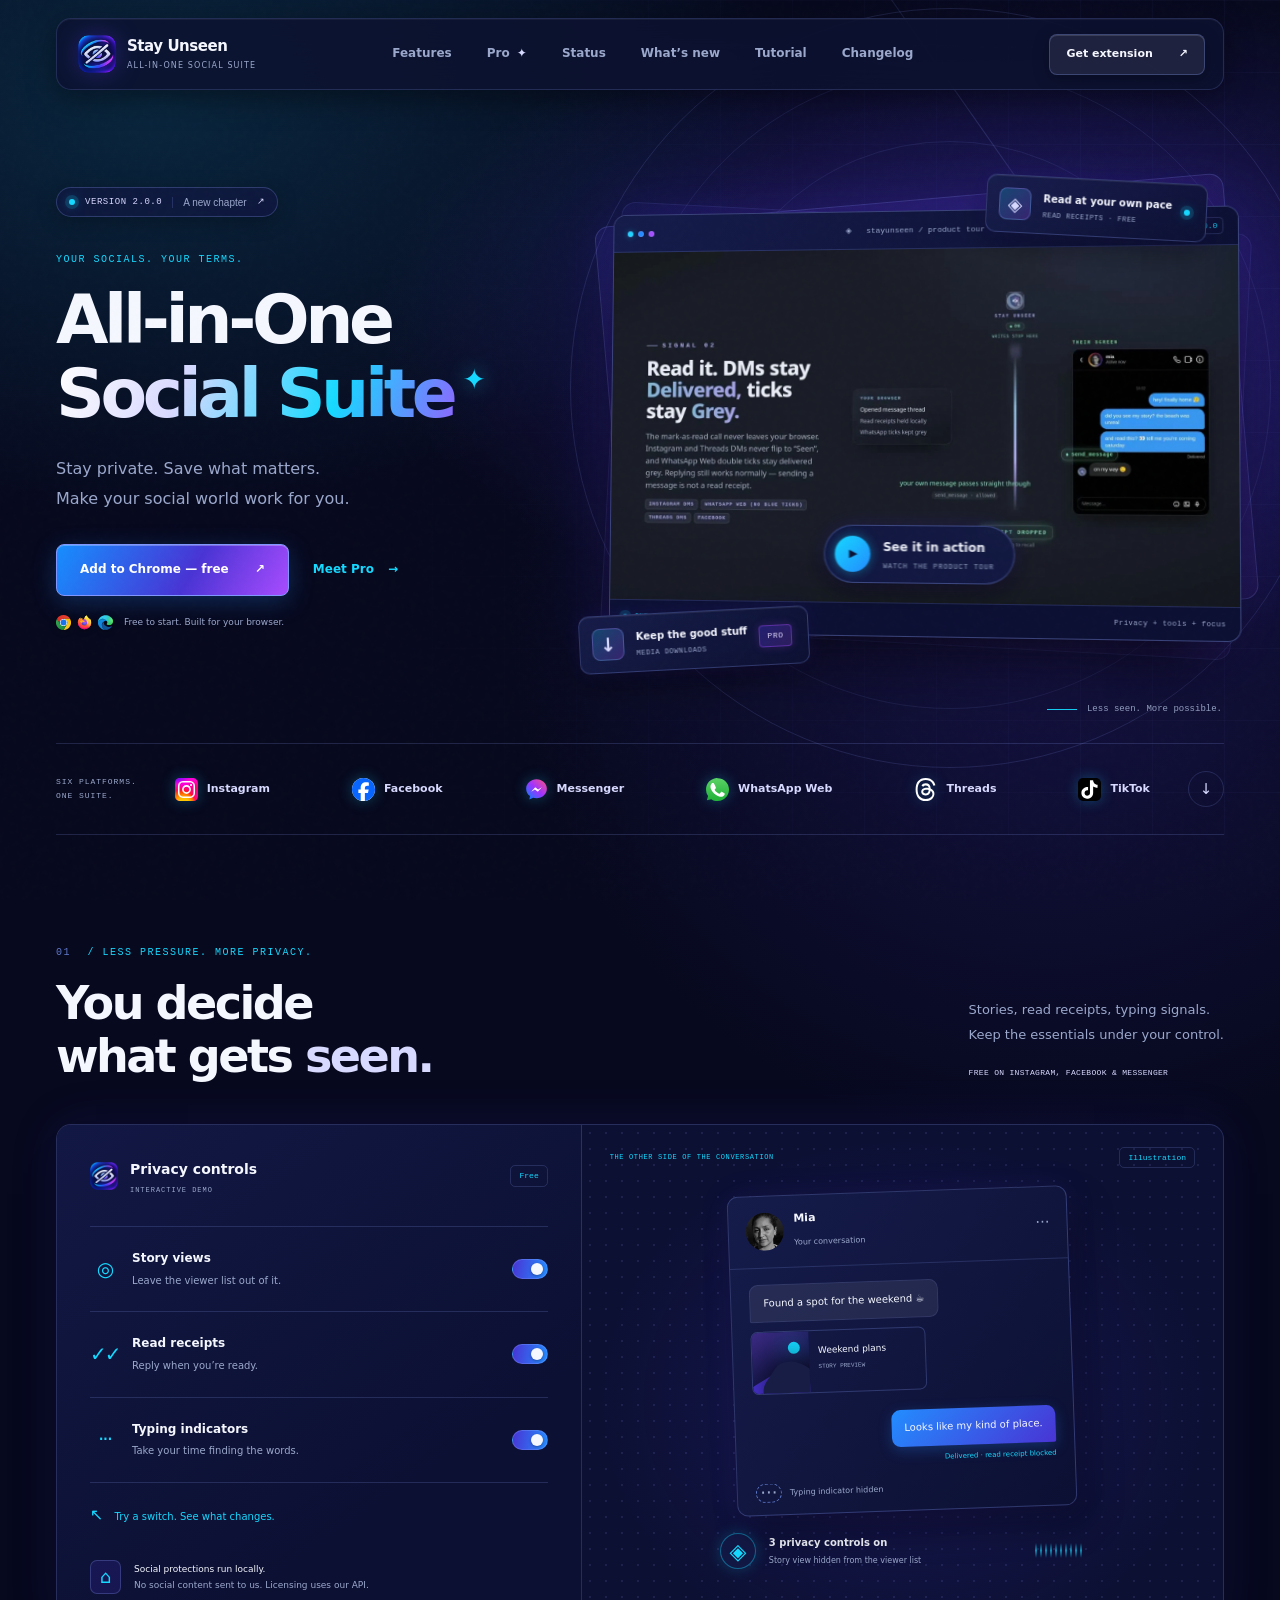
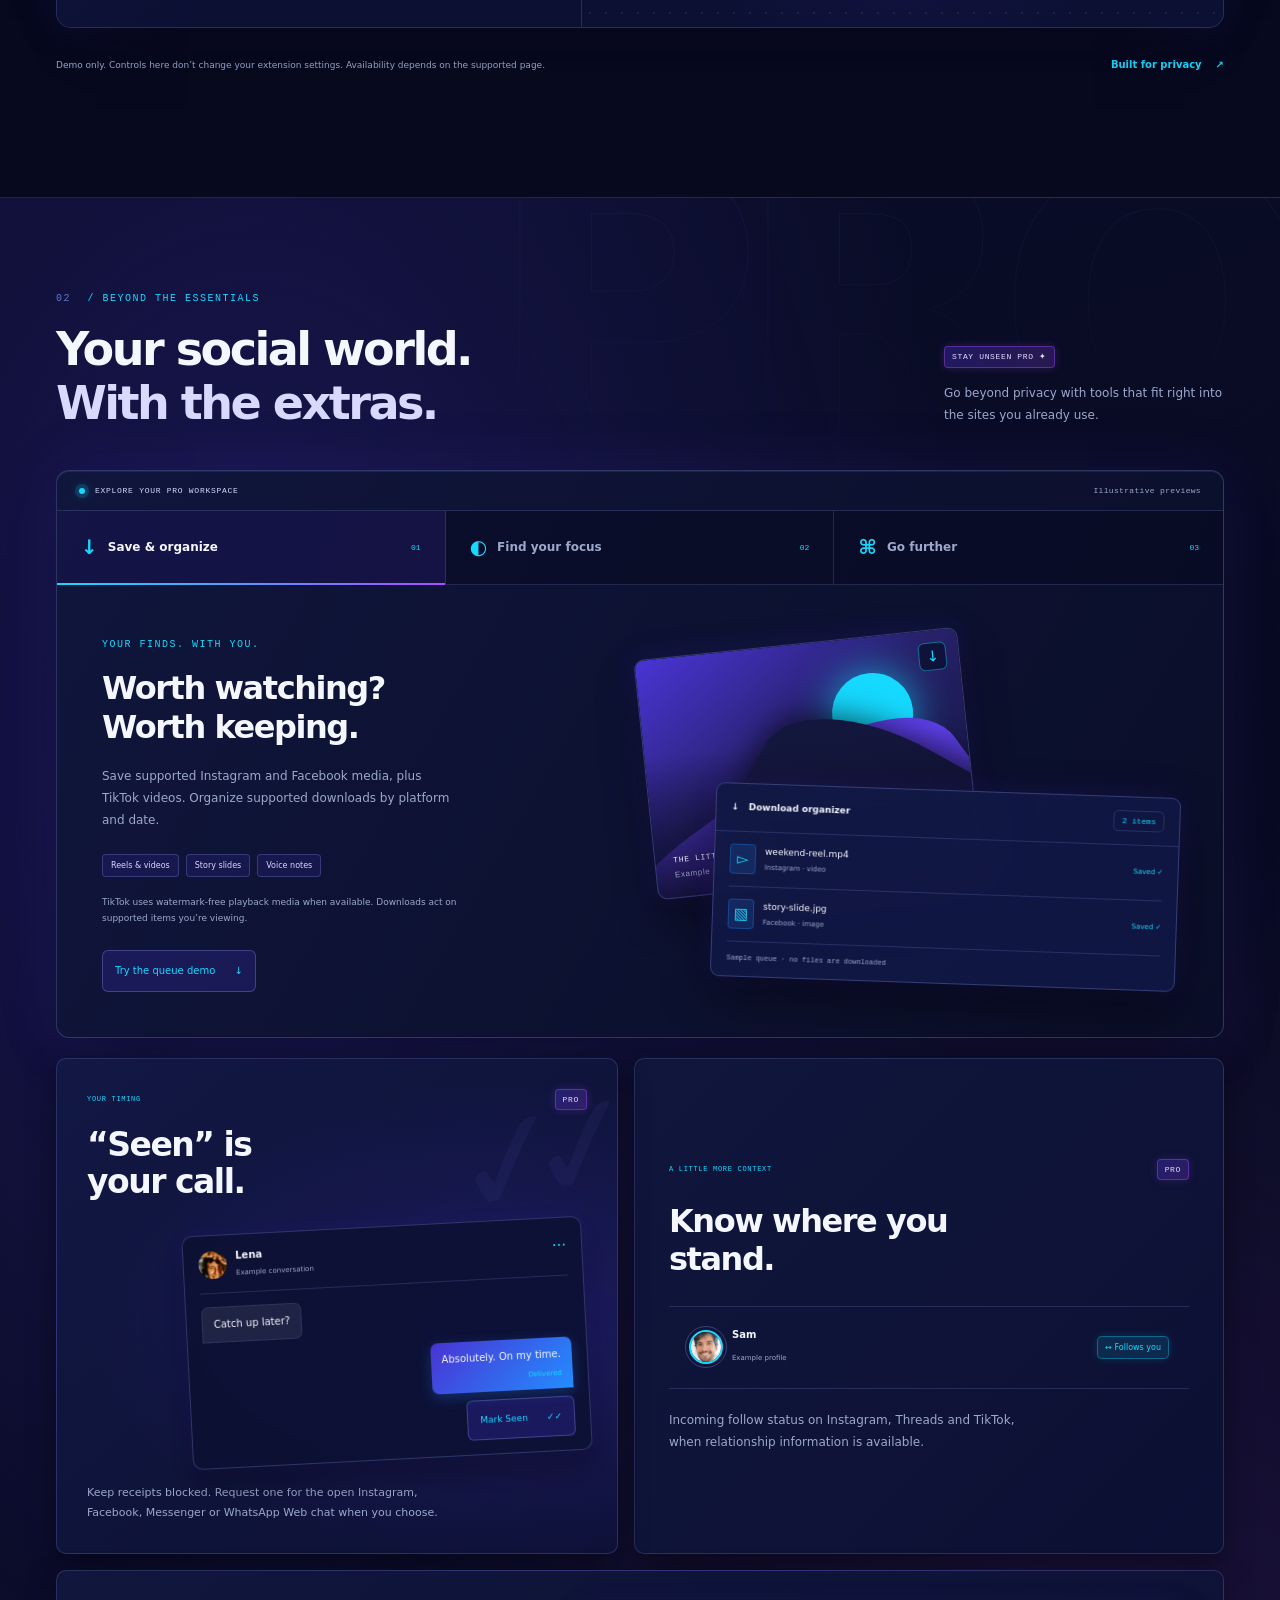
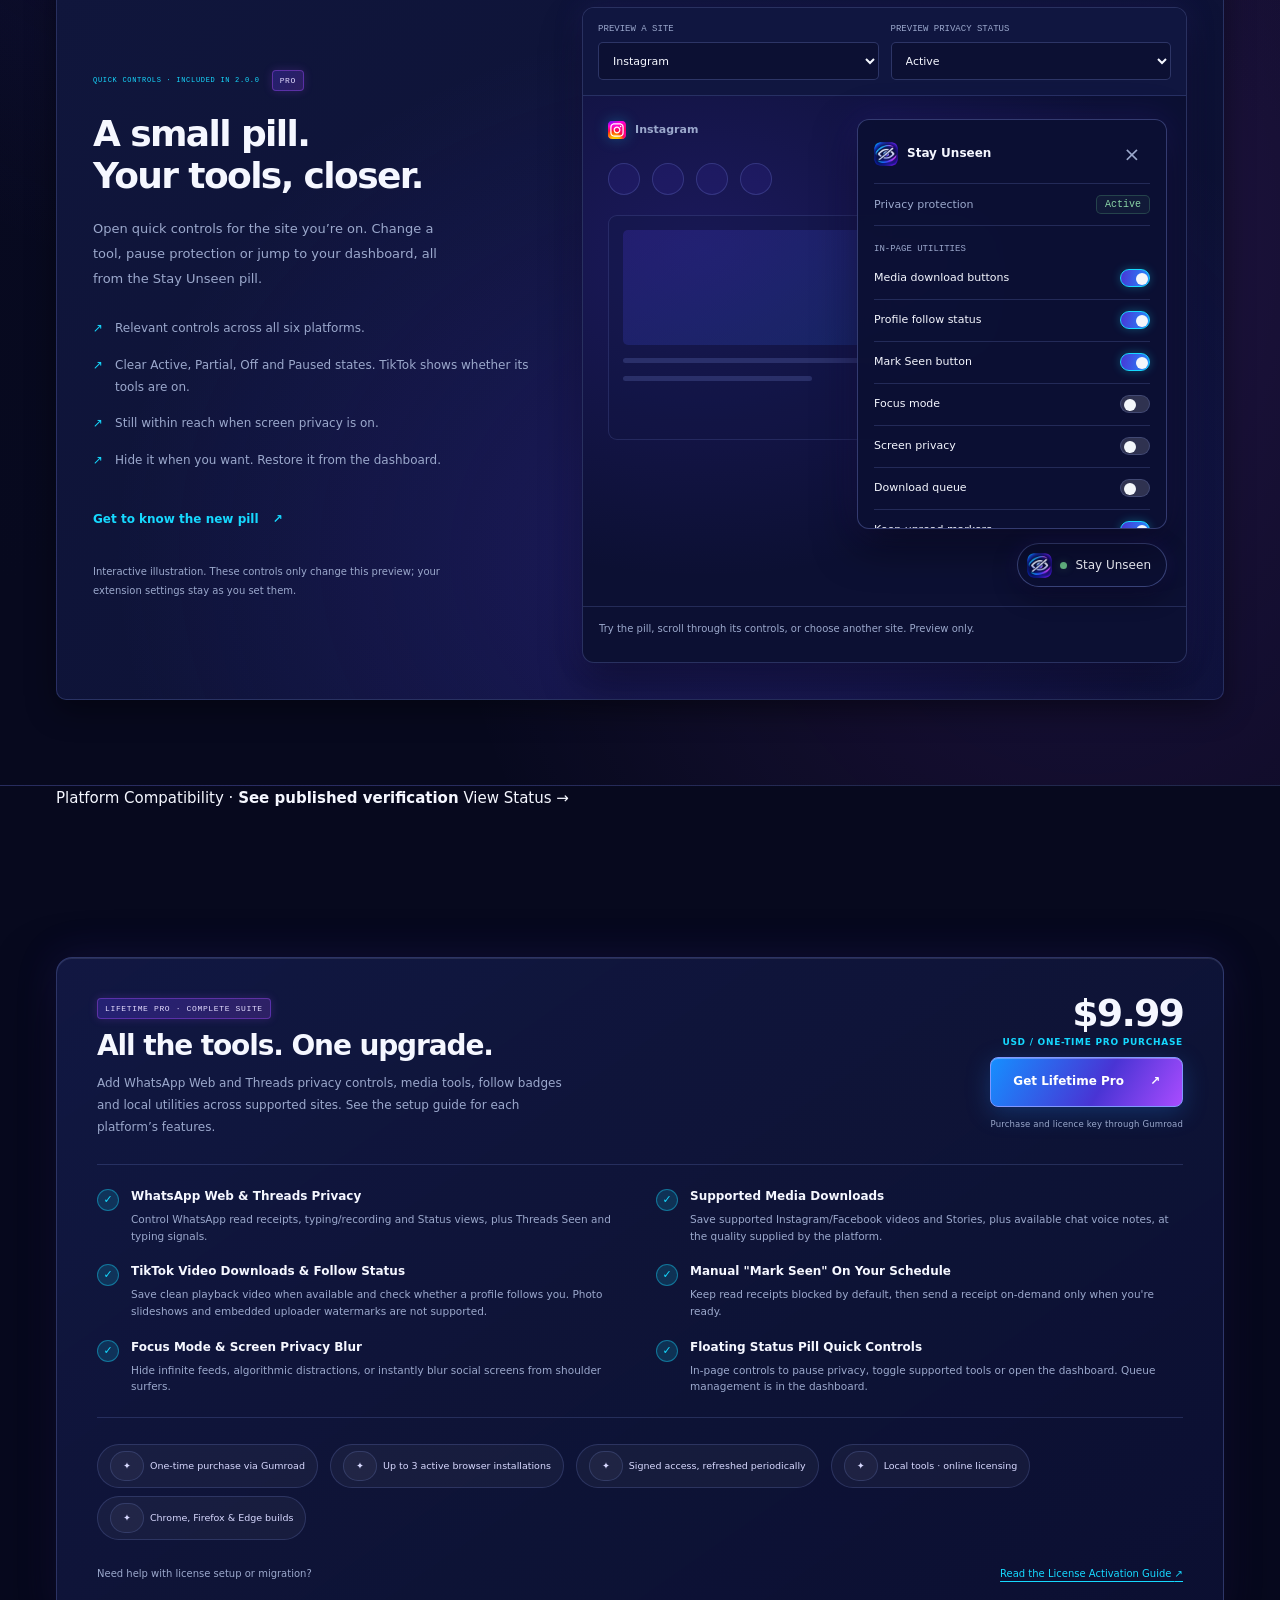
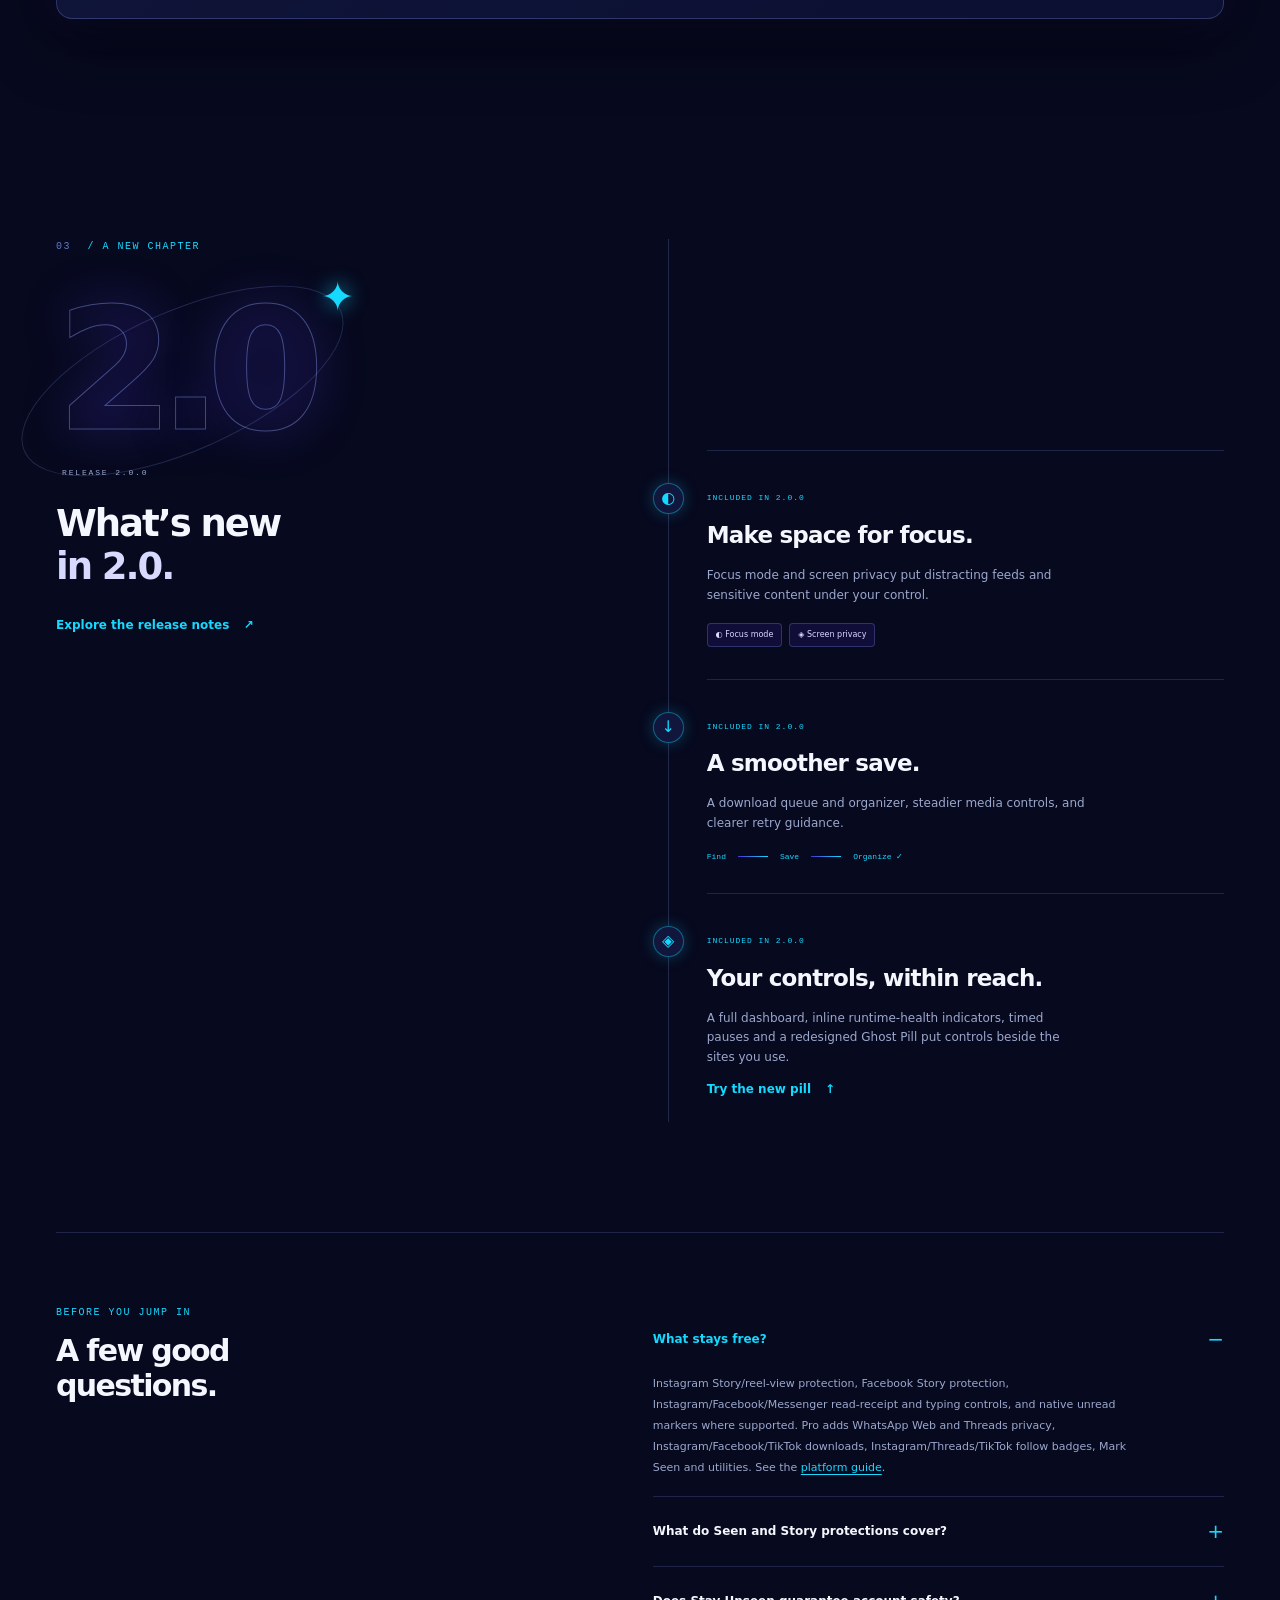
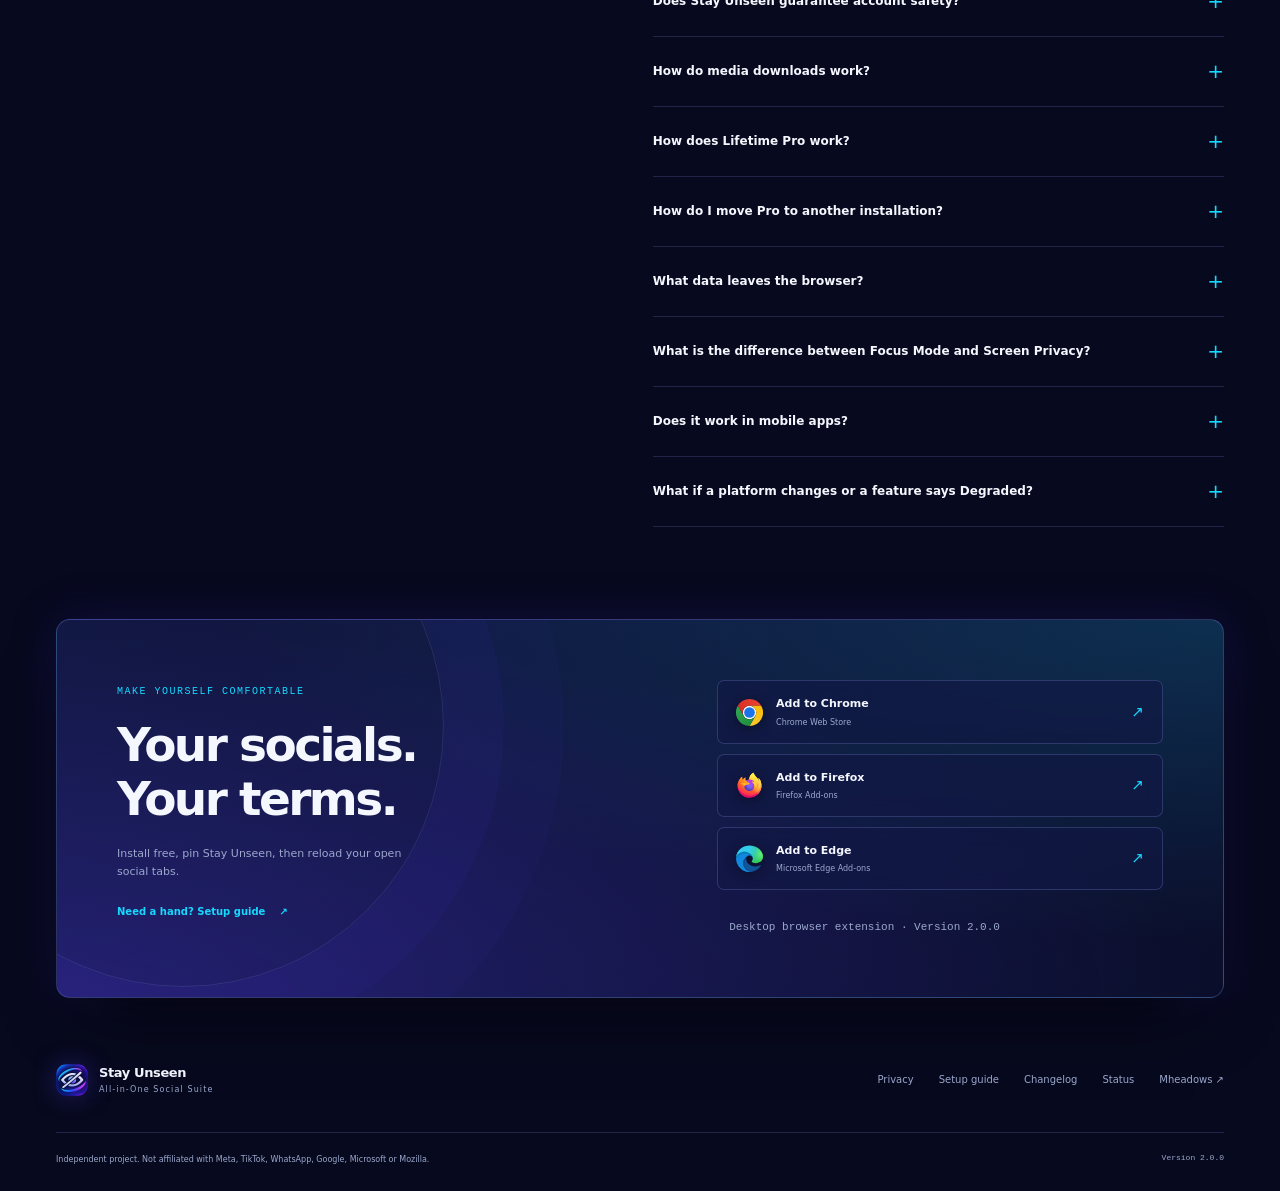
==== commit d5ca7462: "Add files via upload" ====
--- a/index.html
+++ b/index.html
@@ -3,8 +3,8 @@
 <head>
   <meta charset="utf-8">
   <meta name="viewport" content="width=device-width,initial-scale=1">
-  <title>Stay Unseen — All-in-One Social Suite Browser Extension</title>
-  <meta name="description" content="Block read receipts and story views, download HD media, and focus feeds across Instagram, Facebook, Messenger, WhatsApp Web, Threads, and TikTok.">
+  <title>Stay Unseen 2.0.0 — All-in-One Social Suite</title>
+  <meta name="description" content="Stay Unseen 2.0.0 offers privacy controls and Pro tools for Instagram, Facebook, Messenger, WhatsApp Web, Threads and TikTok. Features vary by platform.">
   <meta name="theme-color" content="#07091e">
   <link rel="canonical" href="https://stayunseenapp.com/">
   <link rel="icon" type="image/png" sizes="32x32" href="assets/favicon-32x32.png">
@@ -17,8 +17,8 @@
   <meta property="og:type" content="website">
   <meta property="og:site_name" content="Stay Unseen">
   <meta property="og:locale" content="en_US">
-  <meta property="og:title" content="Stay Unseen — All-in-One Social Suite Browser Extension">
-  <meta property="og:description" content="Block read receipts and story views, download HD media, and focus feeds across Instagram, Facebook, Messenger, WhatsApp Web, Threads, and TikTok.">
+  <meta property="og:title" content="Stay Unseen 2.0.0 — All-in-One Social Suite">
+  <meta property="og:description" content="Stay Unseen 2.0.0 offers privacy controls and Pro tools for Instagram, Facebook, Messenger, WhatsApp Web, Threads and TikTok. Features vary by platform.">
   <meta property="og:url" content="https://stayunseenapp.com/">
   <meta property="og:image" content="https://stayunseenapp.com/assets/launch-tour.webp">
   <meta property="og:image:type" content="image/webp">
@@ -27,8 +27,8 @@
   <meta property="og:image:alt" content="Stay Unseen 2.0.0 All-in-One Social Suite product overview">
   <!-- Twitter Cards -->
   <meta name="twitter:card" content="summary_large_image">
-  <meta name="twitter:title" content="Stay Unseen — All-in-One Social Suite Browser Extension">
-  <meta name="twitter:description" content="Block read receipts and story views, download HD media, and focus feeds across 6 major social platforms.">
+  <meta name="twitter:title" content="Stay Unseen 2.0.0 — All-in-One Social Suite">
+  <meta name="twitter:description" content="Stay Unseen 2.0.0 offers privacy controls and Pro tools for Instagram, Facebook, Messenger, WhatsApp Web, Threads and TikTok. Features vary by platform.">
   <meta name="twitter:image" content="https://stayunseenapp.com/assets/launch-tour.webp">
   <meta name="twitter:domain" content="stayunseenapp.com">
   <link rel="preconnect" href="https://fonts.googleapis.com">
@@ -36,7 +36,7 @@
   <link href="https://fonts.googleapis.com/css2?family=Plus+Jakarta+Sans:wght@400;500;600;700;800&amp;family=JetBrains+Mono:wght@500;700&amp;display=swap" rel="stylesheet">
   <link rel="stylesheet" href="assets/v2.css">
   <link rel="stylesheet" href="assets/status-demo.css">
-  <script type="application/ld+json">{"@context":"https://schema.org","@graph":[{"@type":"WebSite","@id":"https://stayunseenapp.com/#website","url":"https://stayunseenapp.com/","name":"Stay Unseen","description":"All-in-one social privacy and utility browser extension for Instagram, Facebook, Messenger, WhatsApp Web, Threads and TikTok.","publisher":{"@type":"Organization","@id":"https://stayunseenapp.com/#organization","name":"Stay Unseen","url":"https://stayunseenapp.com/","logo":{"@type":"ImageObject","url":"https://stayunseenapp.com/assets/icon-512.png"}}},{"@type":"SoftwareApplication","@id":"https://stayunseenapp.com/#software","name":"Stay Unseen","softwareVersion":"2.0.0","applicationCategory":"UtilitiesApplication","operatingSystem":"Windows, macOS, Linux (Chrome, Firefox, Edge, Brave, Arc, Opera)","url":"https://stayunseenapp.com/","description":"Private browsing controls, selective read receipts, story view blocking, HD media downloads, and focused social feeds across Instagram, Facebook, Messenger, WhatsApp Web, Threads and TikTok.","offers":[{"@type":"Offer","name":"Free Core","price":"0","priceCurrency":"USD","description":"Story views hidden on Instagram & Facebook, read receipts & typing indicators blocked."},{"@type":"Offer","name":"Lifetime Pro","price":"9.99","priceCurrency":"USD","url":"https://stayunseen.gumroad.com/l/stayunseen-pro","description":"Full WhatsApp Web & Threads privacy, 1-click HD media downloads, follow badges, focus mode, and 3 browser installations with no subscription."}],"featureList":["Hide Instagram and Facebook story views","Control Instagram, Facebook and Messenger read receipts and typing indicators","WhatsApp Web and Threads privacy with Pro","Download supported Instagram, Facebook and TikTok media with Pro","Instagram and TikTok follow status with Pro","Mark Seen, focus mode, screen privacy and download organizer with Pro"]},{"@type":"FAQPage","@id":"https://stayunseenapp.com/#faq","mainEntity":[{"@type":"Question","name":"What stays completely free?","acceptedAnswer":{"@type":"Answer","text":"Instagram and Facebook story privacy, Instagram, Facebook and Messenger read receipts and typing indicators, and native unread markers where supported. These core privacy shields are free forever with no account required. Pro adds WhatsApp Web, Threads, media downloads, follow relationship checks, focus mode, and status pill quick controls."}},{"@type":"Question","name":"Can other people tell that I am blocking seen receipts or story views?","acceptedAnswer":{"@type":"Answer","text":"No, it is completely invisible. Stay Unseen intercepts and cancels outgoing telemetry requests (such as keystroke broadcasts, message receipts, and story-seen pings) entirely inside your browser before they ever leave your device. Social platforms receive no packet indicating you opened the chat or viewed the story. No custom headers or traces are added."}},{"@type":"Question","name":"Is it safe to use? Will my social media accounts get banned or flagged?","acceptedAnswer":{"@type":"Answer","text":"Yes, it is 100% safe. Stay Unseen does not perform automated scraping, mass botting, or unauthorized API abuse. It never asks for your social media passwords, session tokens, or login credentials. It functions locally just like an adblocker or privacy extension by filtering client-side network requests."}},{"@type":"Question","name":"How do media downloads work, and what quality is supported?","acceptedAnswer":{"@type":"Answer","text":"When viewing a post, story, reel, or video on supported platforms (Instagram, Facebook, TikTok), Stay Unseen captures the direct media stream URL that the platform delivers to your browser. Downloads save original high-definition video and images directly to your local downloads folder with organized naming. On TikTok, it saves clean watermark-free video whenever available."}},{"@type":"Question","name":"How does Lifetime Pro work and how many computers does it cover?","acceptedAnswer":{"@type":"Answer","text":"One $9.99 USD one-time purchase unlocks Lifetime Pro on up to three (3) browser installations simultaneously, with absolutely no subscription or recurring charges. You can use your three slots across any combination of Chrome, Firefox, Edge, Brave, Arc, or Opera on personal and work computers."}},{"@type":"Question","name":"What if I get a new computer, upgrade my laptop, or reinstall my OS?","acceptedAnswer":{"@type":"Answer","text":"You never have to repurchase. You can easily deactivate an old browser installation directly from the Stay Unseen dashboard under the License tab before moving to a new machine. If you ever lose access to an old machine or reformat unexpectedly, our support team can reset your slots anytime."}},{"@type":"Question","name":"Does Stay Unseen collect my passwords, personal messages, or browsing data?","acceptedAnswer":{"@type":"Answer","text":"Never. Stay Unseen is built on strict local sovereignty principles. All your extension preferences, download histories, and tool configurations are stored strictly in your browser via chrome.storage.local. There are no analytics trackers, tracking cookies, or external telemetry servers. Your private conversations never leave your device."}},{"@type":"Question","name":"What is the difference between Focus Mode and Screen Privacy?","acceptedAnswer":{"@type":"Answer","text":"Focus Mode removes distracting algorithmic recommendation feeds, Reels carousels, and explore grids on Instagram, Facebook, and Threads so you can use direct messaging without falling into doomscrolling loops. Screen Privacy is an on-demand visual privacy shield that applies an instant blur over your open chats and pages to prevent shoulder-surfing in public spaces or office settings."}},{"@type":"Question","name":"Does it work in mobile apps?","acceptedAnswer":{"@type":"Answer","text":"Stay Unseen is a desktop browser extension designed for supported websites on Google Chrome, Mozilla Firefox, Microsoft Edge, Brave, Arc, and Opera. It operates on web versions (such as instagram.com, facebook.com, web.whatsapp.com, threads.net, tiktok.com) and does not control native iOS or Android mobile apps."}},{"@type":"Question","name":"Are future updates included, and what happens if a social platform changes its layout?","acceptedAnswer":{"@type":"Answer","text":"Yes, all future updates and compatibility patches are included free with Lifetime Pro. Social platforms periodically update their web layouts; our team actively monitors platform changes and rolls out extension updates through the Chrome Web Store, Firefox Add-ons, and Edge Add-ons stores automatically."}}]}]}</script>
+  <script type="application/ld+json">{"@context":"https://schema.org","@graph":[{"@type":"WebSite","@id":"https://stayunseenapp.com/#website","url":"https://stayunseenapp.com/","name":"Stay Unseen","description":"All-in-one social privacy and utility browser extension for Instagram, Facebook, Messenger, WhatsApp Web, Threads and TikTok.","publisher":{"@type":"Organization","@id":"https://stayunseenapp.com/#organization","name":"Stay Unseen","url":"https://stayunseenapp.com/","logo":{"@type":"ImageObject","url":"https://stayunseenapp.com/assets/icon-512.png"}}},{"@type":"SoftwareApplication","@id":"https://stayunseenapp.com/#software","name":"Stay Unseen","softwareVersion":"2.0.0","applicationCategory":"UtilitiesApplication","operatingSystem":"Windows, macOS, Linux (Chrome, Edge, Firefox)","url":"https://stayunseenapp.com/","description":"Stay Unseen 2.0.0: supported social-site privacy controls, media downloads, follow status and local utilities. Features vary by platform.","offers":[{"@type":"Offer","name":"Free Core","price":"0","priceCurrency":"USD","description":"Core Instagram, Facebook and Messenger privacy controls."},{"@type":"Offer","name":"Lifetime Pro","price":"9.99","priceCurrency":"USD","url":"https://stayunseen.gumroad.com/l/stayunseen-pro","description":"One-time Pro purchase for up to three active browser installations. Access is verified locally and refreshed through the Stay Unseen API."}],"featureList":["Instagram Story/reel and Facebook Story viewing protection","Instagram, Facebook and Messenger Seen and typing protection","WhatsApp Web read, typing/recording and Status protection with Pro","Threads Seen, typing and follow-status tools with Pro","Supported Instagram/Facebook media and TikTok video downloads with Pro","Instagram, Threads and TikTok incoming follow-status badges with Pro","Mark Seen for supported Instagram, Facebook, Messenger and WhatsApp Web chats with Pro","Ghost Pill, Focus Mode, Screen Privacy and Download Queue with Pro"]},{"@type":"FAQPage","@id":"https://stayunseenapp.com/#faq","mainEntity":[{"@type":"Question","name":"What stays free?","acceptedAnswer":{"@type":"Answer","text":"Instagram Story/reel-view protection, Facebook Story protection, Instagram/Facebook/Messenger read-receipt and typing controls, and native unread markers where supported. Pro adds WhatsApp Web and Threads privacy, Instagram/Facebook/TikTok downloads, Instagram/Threads/TikTok follow badges, Mark Seen and utilities. See the platform guide."}},{"@type":"Question","name":"What do Seen and Story protections cover?","acceptedAnswer":{"@type":"Answer","text":"Stay Unseen suppresses supported outgoing read receipts, Story/Status views and typing signals in your browser. It does not make you anonymous to the platform or guarantee that every signal is blocked after a site changes. Check published compatibility and the dashboard’s local feature health. TikTok tools do not hide profile visits or read receipts."}},{"@type":"Question","name":"Does Stay Unseen guarantee account safety?","acceptedAnswer":{"@type":"Answer","text":"No extension can guarantee how a platform will enforce its rules. Stay Unseen changes supported page behavior and network requests, and some tools use your existing signed-in session. It does not ask you to submit social passwords to Stay Unseen. Review the platform’s terms before using its tools."}},{"@type":"Question","name":"How do media downloads work?","acceptedAnswer":{"@type":"Answer","text":"Downloads retrieve available media directly from the supported site or its media servers. Quality depends on what the platform supplies; HD is not guaranteed. Stay Unseen servers do not proxy the files. TikTok uses clean playback media when available, excludes photo slideshows, and has a 128 MB download limit in Chrome/Edge. The optional queue organizes supported remote media by platform and date."}},{"@type":"Question","name":"How does Lifetime Pro work?","acceptedAnswer":{"@type":"Answer","text":"The current offer is a one-time $9.99 USD Gumroad purchase for up to three active browser installations. Separate browsers or profiles count separately, even on one computer. The extension activates through the Stay Unseen API, checks signed access locally and periodically renews it online. Lifetime purchase access is not an entitlement that works offline forever."}},{"@type":"Question","name":"How do I move Pro to another installation?","acceptedAnswer":{"@type":"Answer","text":"In the old dashboard’s licence card, select Release this device, then Release. After success, activate your key in the new installation. Release before uninstalling or clearing extension data. If the old installation is inaccessible, contact support. See the activation guide."}},{"@type":"Question","name":"What data leaves the browser?","acceptedAnswer":{"@type":"Answer","text":"Licensing sends your key during activation and installation/entitlement information for renewal or release to api.stayunseenapp.com. Public compatibility requests send no licensing credentials or local health evidence. Social messages, credentials and downloaded files are not uploaded to Stay Unseen. Local counters and Live Telemetry remain in the browser. Platform requests still go to the social site or its CDN. Read the Privacy Policy."}},{"@type":"Question","name":"What is the difference between Focus Mode and Screen Privacy?","acceptedAnswer":{"@type":"Answer","text":"Focus Mode hides supported home feeds and reel surfaces on Instagram, Facebook and Threads while leaving messaging available. Screen Privacy blurs and locks supported Instagram, Facebook, Messenger, WhatsApp Web and Threads pages. The Ghost Pill stays usable to turn it off. It does not hide browser notifications, other applications or TikTok."}},{"@type":"Question","name":"Does it work in mobile apps?","acceptedAnswer":{"@type":"Answer","text":"Stay Unseen is a desktop browser extension for supported websites, with Chrome, Edge and Firefox builds. It does not control native iOS or Android apps. Features differ by platform; see the setup guide before enabling a tool."}},{"@type":"Question","name":"What if a platform changes or a feature says Degraded?","acceptedAnswer":{"@type":"Answer","text":"Reload the supported tab after extension updates. Hover, focus or click the health badge beside the feature in your dashboard for the local reason. The Status page separately lists manually verified compatibility and dates; neither counters nor local Working prove what another account sees. See the changelog for changes."}}]}]}</script>
 </head>
 <body>
 <svg class="svg-defs" aria-hidden="true" focusable="false" style="position:absolute;width:0;height:0;overflow:hidden;">
@@ -93,7 +93,7 @@
 </svg>
 <a class="skip-link" href="#main">Skip to content</a>
 <div class="scroll-progress" aria-hidden="true"></div>
-<header class="site-header"><nav class="navigation wrap" aria-label="Primary navigation"><a class="brand" href="#top"><img src="assets/icon128.png" width="38" height="38" alt="Stay Unseen logo"><span>Stay Unseen<small>ALL-IN-ONE SOCIAL SUITE</small></span></a><div class="nav-links" id="primary-links"><a href="#features">Features</a><a href="#pro">Pro <span class="nav-spark" aria-hidden="true">✦</span></a><a href="#whats-new">What’s new</a><a href="tutorial.html">Tutorial</a><a href="changelog.html">Changelog</a></div><a class="button small" href="#install">Get extension <span aria-hidden="true">↗</span></a><button class="menu-toggle" type="button" aria-label="Open navigation" aria-expanded="false" aria-controls="primary-links" hidden><span></span><span></span></button></nav></header>
+<header class="site-header"><nav class="navigation wrap" aria-label="Primary navigation"><a class="brand" href="#top"><img src="assets/icon128.png" width="38" height="38" alt="Stay Unseen logo"><span>Stay Unseen<small>ALL-IN-ONE SOCIAL SUITE</small></span></a><div class="nav-links" id="primary-links"><a href="#features">Features</a><a href="#pro">Pro <span class="nav-spark" aria-hidden="true">✦</span></a><a href="status.html">Status</a><a href="#whats-new">What’s new</a><a href="tutorial.html">Tutorial</a><a href="changelog.html">Changelog</a></div><a class="button small" href="#install">Get extension <span aria-hidden="true">↗</span></a><button class="menu-toggle" type="button" aria-label="Open navigation" aria-expanded="false" aria-controls="primary-links" hidden><span></span><span></span></button></nav></header>
 <main id="main">
 <section class="hero" id="top"><div class="hero-grid" aria-hidden="true"></div><div class="hero-orbit" aria-hidden="true"></div><div class="wrap hero-layout">
 <div class="hero-copy"><a class="release-label" href="#whats-new"><span class="live-dot"></span> VERSION 2.0.0 <span class="release-label-text">A new chapter</span><span aria-hidden="true">↗</span></a><p class="eyebrow">Your socials. Your terms.</p><h1><span class="sr-only">Stay Unseen 2.0.0 — </span>All-in-One <br><span>Social Suite<span class="heading-star" aria-hidden="true">✦</span></span></h1><p class="hero-description">Stay private. Save what matters. <br>Make your social world work for you.</p><div class="hero-actions"><a class="button" href="#install" data-browser-cta><span data-browser-label>Get extension free</span><span aria-hidden="true">↗</span></a><a class="text-link" href="#pro">Meet Pro <span aria-hidden="true">→</span></a></div><div class="hero-trust"><div class="browser-icons" aria-hidden="true"><img src="assets/Google_Chrome_icon_(February_2022).svg" width="19" height="19" alt="Chrome"><img src="assets/firefox-browser-icon.svg" width="19" height="19" alt="Firefox"><img src="assets/microsoft_edge-icon.svg" width="19" height="19" alt="Edge"></div><span>Free to start. Built for your browser.</span></div></div>
@@ -107,7 +107,7 @@
 <button class="control-row" type="button" role="switch" aria-checked="true" data-privacy="stories" disabled><span class="control-icon" aria-hidden="true">◎</span><span>Story views<small>Leave the viewer list out of it.</small></span><span class="switch" aria-hidden="true"></span></button>
 <button class="control-row" type="button" role="switch" aria-checked="true" data-privacy="receipts" disabled><span class="control-icon" aria-hidden="true">✓✓</span><span>Read receipts<small>Reply when you’re ready.</small></span><span class="switch" aria-hidden="true"></span></button>
 <button class="control-row" type="button" role="switch" aria-checked="true" data-privacy="typing" disabled><span class="control-icon" aria-hidden="true">···</span><span>Typing indicators<small>Take your time finding the words.</small></span><span class="switch" aria-hidden="true"></span></button>
-</div><noscript><p class="demo-hint">Enable JavaScript to try the interactive previews.</p></noscript><p class="demo-hint"><span aria-hidden="true">↖</span> Try a switch. See what changes.</p><div class="local-badge"><span aria-hidden="true">⌂</span><p><strong>It stays in your browser.</strong><br>No analytics. No browsing content sent to us.</p></div></div>
+</div><noscript><p class="demo-hint">Enable JavaScript to try the interactive previews.</p></noscript><p class="demo-hint"><span aria-hidden="true">↖</span> Try a switch. See what changes.</p><div class="local-badge"><span aria-hidden="true">⌂</span><p><strong>Social protections run locally.</strong><br>No social content sent to us. Licensing uses our API.</p></div></div>
 <div class="signal-stage"><div class="stage-top"><span class="eyebrow">THE OTHER SIDE OF THE CONVERSATION</span><span class="tiny-pill">Illustration</span></div><div class="conversation"><div class="chat-person"><img src="assets/faces/mia.jpg" alt="Mia" width="38" height="38" loading="lazy"><div><strong>Mia</strong><small>Your conversation</small></div><span aria-hidden="true">···</span></div><div class="chat-body"><p class="chat-bubble incoming">Found a spot for the weekend ☕</p><div class="story-preview"><div class="landscape" aria-hidden="true"><span class="sun"></span><span class="mountain mountain-one"></span><span class="mountain mountain-two"></span></div><span>Weekend plans<small>STORY PREVIEW</small></span></div><p class="chat-bubble outgoing">Looks like my kind of place.</p><p class="receipt-status" data-receipt-output aria-live="polite">Delivered · read receipt blocked</p><div class="typing-line" data-typing-output aria-live="polite"><span aria-hidden="true">···</span><span data-typing-label>Typing indicator hidden</span></div></div></div><div class="signal-bottom" aria-live="polite"><span class="signal-ring" aria-hidden="true">◈</span><div><strong data-protection-output>3 privacy controls on</strong><span data-story-output>Story view hidden from the viewer list</span></div><span class="signal-trace" aria-hidden="true"></span></div></div></div>
 <div class="core-footnote"><p>Demo only. Controls here don’t change your extension settings. Availability depends on the supported page.</p><a class="text-link" href="privacy.html">Built for privacy <span aria-hidden="true">↗</span></a></div></section>
 <section class="pro-section" id="pro"><div class="pro-backdrop" aria-hidden="true">PRO</div><div class="section wrap"><div class="section-heading" data-reveal><div><p class="eyebrow"><span>02</span> / Beyond the essentials</p><h2>Your social world. <br><em>With the extras.</em></h2></div><div class="pro-intro"><span class="pro-tag">STAY UNSEEN PRO ✦</span><p>Go beyond privacy with tools that fit right into the sites you already use.</p></div></div>
@@ -115,12 +115,12 @@
 <div class="pro-panel" id="panel-media" data-pro-panel="media"><div class="panel-copy"><span class="feature-kicker">YOUR FINDS. WITH YOU.</span><h3>Worth watching? <br>Worth keeping.</h3><p>Save supported Instagram and Facebook media, plus TikTok videos. Organize supported downloads by platform and date.</p><div class="capability-tags"><span>Reels &amp; videos</span><span>Story slides</span><span>Voice notes</span></div><p class="panel-fine">TikTok uses watermark-free playback media when available. Downloads act on supported items you’re viewing.</p><button class="demo-action" type="button" data-queue-demo disabled><span data-queue-button-label>Try the queue demo</span> <span aria-hidden="true">↓</span></button></div><div class="media-visual"><div class="media-preview"><div class="landscape large" aria-hidden="true"><span class="sun"></span><span class="mountain mountain-one"></span><span class="mountain mountain-two"></span></div><div class="media-overlay"><span>THE LITTLE ESCAPES<small>Example reel</small></span><span class="media-duration">0:24</span></div><span class="media-save" aria-hidden="true">↓</span></div><div class="download-window"><div class="mini-window-head"><span>↓ &nbsp; Download organizer</span><span class="tiny-pill" data-queue-count>2 items</span></div><div class="download-row"><span class="file-icon" aria-hidden="true">▻</span><span>weekend-reel.mp4<small>Instagram · video</small></span><b>Saved ✓</b></div><div class="download-row"><span class="file-icon" aria-hidden="true">▧</span><span>story-slide.jpg<small>Facebook · image</small></span><b>Saved ✓</b></div><div class="download-row demo-queue-row" hidden><span class="file-icon" aria-hidden="true">▻</span><span>little-escape.mp4<small>Instagram · example reel</small></span><b data-queue-state>Queued</b></div><div class="queue-bottom" aria-live="polite" data-queue-output>Sample queue · no files are downloaded</div></div></div></div>
 <div class="pro-panel" id="panel-focus" data-pro-panel="focus"><div class="panel-copy"><span class="feature-kicker">LESS NOISE. MORE SPACE.</span><h3>Keep the conversation. <br>Quiet the feed.</h3><p>Hide distracting feeds on Instagram, Facebook and Threads. Use screen privacy to blur the page when you want it out of view.</p><div class="focus-controls"><button class="demo-action" type="button" data-focus-demo aria-pressed="false" disabled>Focus mode <span data-focus-label>Off</span></button><button class="demo-action" type="button" data-blur-demo aria-pressed="false" disabled>Screen privacy <span data-blur-label>Off</span></button></div><p class="panel-fine">Manage these modes from your dashboard or the status pill. Focus mode covers Instagram, Facebook and Threads; screen privacy also covers Messenger and WhatsApp Web.</p></div><div class="focus-visual"><div class="mini-window-head"><span>◎ &nbsp; Your social space</span><span class="tiny-pill">Demo</span></div><div class="focus-preview"><div class="mock-social"><div class="mock-sidebar"><span class="mock-logo">◎</span><span>⌂</span><span>⌕</span><span>♡</span><span>✉</span></div><div class="mock-feed"><div class="mock-stories"><i></i><i></i><i></i><i></i></div><div class="mock-post"><div class="landscape" aria-hidden="true"><span class="sun"></span><span class="mountain mountain-one"></span><span class="mountain mountain-two"></span></div><div class="mock-post-lines"><i></i><i></i></div></div></div><div class="focus-empty"><span>◐</span><strong>A little room to breathe.</strong><small>Feed hidden. Messaging available.</small></div></div><div class="blur-message" hidden><span>◈</span><strong>For your eyes only.</strong><small>Turn screen privacy off to reveal.</small></div></div><div class="queue-bottom" aria-live="polite" data-focus-output>Preview · focus mode and screen privacy off</div></div></div>
 <div class="pro-panel" id="panel-platforms" data-pro-panel="platforms"><div class="panel-copy"><span class="feature-kicker">YOUR SUITE, EXPANDED.</span><h3>More of your world. <br>Under your control.</h3><p>Extend privacy to WhatsApp Web and Threads. Add downloads and incoming follow-status checks on TikTok.</p><ul class="platform-capabilities"><li><b>WhatsApp Web</b><span>Read receipts, typing, recording &amp; status views</span></li><li><b>Threads</b><span>Seen &amp; typing controls</span></li><li><b>TikTok</b><span>Video downloads &amp; follow status</span></li></ul></div><div class="network-visual" aria-label="Stay Unseen connects six supported platforms"><div class="network-ring ring-one" aria-hidden="true"></div><div class="network-ring ring-two" aria-hidden="true"></div><div class="network-hub"><img src="assets/icon128.png" width="70" height="70" alt="Stay Unseen Suite"><span>ONE SUITE</span></div><div class="network-node node-ig"><b><svg class="platform-icon" aria-hidden="true"><use href="#instagram"></use></svg></b><span>Instagram</span></div><div class="network-node node-fb"><b><svg class="platform-icon" aria-hidden="true"><use href="#facebook"></use></svg></b><span>Facebook</span></div><div class="network-node node-ms"><b><svg class="platform-icon" aria-hidden="true"><use href="#messenger"></use></svg></b><span>Messenger</span></div><div class="network-node node-wa"><b><svg class="platform-icon" aria-hidden="true"><use href="#whatsapp"></use></svg></b><span>WhatsApp Web <small>PRO</small></span></div><div class="network-node node-th"><b><svg class="platform-icon" aria-hidden="true"><use href="#threads"></use></svg></b><span>Threads <small>PRO</small></span></div><div class="network-node node-tt"><b><svg class="platform-icon" aria-hidden="true"><use href="#tiktok"></use></svg></b><span>TikTok <small>PRO</small></span></div></div></div></div>
-<div class="utility-bento"><article class="utility-card follow-card" data-reveal><div class="utility-heading"><span class="feature-kicker">A LITTLE MORE CONTEXT</span><span class="pro-tag">PRO</span></div><h3>Know where you stand.</h3><div class="profile-demo"><img src="assets/faces/sam.jpg" width="52" height="52" loading="lazy" alt="Sam avatar"><div><strong>Sam</strong><small>Example profile</small></div><span class="follows-badge">↔ Follows you</span></div><p>Incoming follow status on Instagram and TikTok, when the page exposes it.</p></article>
-<article class="utility-card seen-card" data-reveal><div class="utility-heading"><span class="feature-kicker">YOUR TIMING</span><span class="pro-tag">PRO</span></div><h3>“Seen” is <br>your call.</h3><div class="seen-demo"><div class="seen-chat-heading"><img src="assets/faces/lena.jpg" width="32" height="32" loading="lazy" alt="Lena avatar"><span>Lena<small>Example conversation</small></span><span aria-hidden="true">···</span></div><p class="seen-incoming">Catch up later?</p><div class="seen-reply">Absolutely. On my time.<span data-seen-status aria-live="polite">Delivered</span></div><button class="demo-action" type="button" data-seen-demo aria-pressed="false" disabled><span data-seen-label>Mark Seen</span> <span aria-hidden="true">✓✓</span></button></div><p>Keep receipts blocked. Send one for the open Instagram, Facebook or Messenger chat when you choose.</p></article>
+<div class="utility-bento"><article class="utility-card follow-card" data-reveal><div class="utility-heading"><span class="feature-kicker">A LITTLE MORE CONTEXT</span><span class="pro-tag">PRO</span></div><h3>Know where you stand.</h3><div class="profile-demo"><img src="assets/faces/sam.jpg" width="52" height="52" loading="lazy" alt="Sam avatar"><div><strong>Sam</strong><small>Example profile</small></div><span class="follows-badge">↔ Follows you</span></div><p>Incoming follow status on Instagram, Threads and TikTok, when relationship information is available.</p></article>
+<article class="utility-card seen-card" data-reveal><div class="utility-heading"><span class="feature-kicker">YOUR TIMING</span><span class="pro-tag">PRO</span></div><h3>“Seen” is <br>your call.</h3><div class="seen-demo"><div class="seen-chat-heading"><img src="assets/faces/lena.jpg" width="32" height="32" loading="lazy" alt="Lena avatar"><span>Lena<small>Example conversation</small></span><span aria-hidden="true">···</span></div><p class="seen-incoming">Catch up later?</p><div class="seen-reply">Absolutely. On my time.<span data-seen-status aria-live="polite">Delivered</span></div><button class="demo-action" type="button" data-seen-demo aria-pressed="false" disabled><span data-seen-label>Mark Seen</span> <span aria-hidden="true">✓✓</span></button></div><p>Keep receipts blocked. Request one for the open Instagram, Facebook, Messenger or WhatsApp Web chat when you choose.</p></article>
 <article class="utility-card status-card" id="status-pill" data-reveal>
   <div class="status-copy">
 
-    <div class="utility-heading"><span class="feature-kicker">QUICK CONTROLS · NEW IN 2.0.0</span><span class="pro-tag">PRO</span></div>
+    <div class="utility-heading"><span class="feature-kicker">QUICK CONTROLS · INCLUDED IN 2.0.0</span><span class="pro-tag">PRO</span></div>
     <h3>A small pill. <br>Your tools, closer.</h3>
     <p>Open quick controls for the site you’re on. Change a tool, pause protection or jump to your dashboard, all from the Stay Unseen pill.</p>
     <ul class="status-highlights">
@@ -169,18 +169,29 @@
     <div class="status-preview-footer"><p data-status-notice aria-live="polite">Try the pill, scroll through its controls, or choose another site. Preview only.</p><noscript><p>Enable JavaScript to try this demo. The <a href="tutorial.html#status-pill">setup guide</a> explains every control.</p></noscript></div>
   </div>
 </article></div>
+</div></section>
+
+<div class="wrap status-teaser-wrap">
+  <a class="status-teaser-pill" href="status.html">
+    <span class="status-teaser-dot" aria-hidden="true"></span>
+    <span>Platform Compatibility · <strong>See published verification</strong></span>
+    <span class="status-teaser-link">View Status <span aria-hidden="true">→</span></span>
+  </a>
+</div>
+
+<section class="section wrap pricing-section" id="pricing">
 <div class="pro-offer" id="plans" data-reveal>
   <div class="pro-offer-top">
     <div class="offer-title">
       <span class="pro-tag">LIFETIME PRO · COMPLETE SUITE</span>
       <h3>All the tools. <br>One upgrade.</h3>
-      <p class="offer-sub">Unlock total privacy and power utilities across Instagram, Facebook, Messenger, WhatsApp Web, Threads, and TikTok. No recurring subscriptions, no surprises.</p>
+      <p class="offer-sub">Add WhatsApp Web and Threads privacy controls, media tools, follow badges and local utilities across supported sites. See the setup guide for each platform’s features.</p>
     </div>
     <div class="offer-price-block">
-      <p>$9.99 <span>USD / Pay once · Own forever</span></p>
+      <p>$9.99 <span>USD / One-time Pro purchase</span></p>
       <!-- Checkout: the one place the purchase URL is written. Change it here only. -->
       <a class="button" href="https://stayunseen.gumroad.com/l/stayunseen-pro" target="_blank" rel="noopener noreferrer">Get Lifetime Pro <span aria-hidden="true">↗</span></a>
-      <span class="offer-subnote">Instant licence key delivery · secure checkout</span>
+      <span class="offer-subnote">Purchase and licence key through Gumroad</span>
     </div>
   </div>
 
@@ -189,21 +200,21 @@
       <span class="feat-check" aria-hidden="true">✓</span>
       <div>
         <strong>WhatsApp Web &amp; Threads Privacy</strong>
-        <p>Block read receipts, hide typing signals, and view stories anonymously across expanded platforms.</p>
-      </div>
-    </div>
-    <div class="pro-feat-item">
-      <span class="feat-check" aria-hidden="true">✓</span>
-      <div>
-        <strong>1-Click HD Media Downloader</strong>
-        <p>Save Reels, video stories, photos, and voice notes at native resolution without third-party web scrapers.</p>
-      </div>
-    </div>
-    <div class="pro-feat-item">
-      <span class="feat-check" aria-hidden="true">✓</span>
-      <div>
-        <strong>TikTok Watermark-Free Downloads</strong>
-        <p>Archive TikTok videos and inspect incoming follow relationships directly on profiles.</p>
+        <p>Control WhatsApp read receipts, typing/recording and Status views, plus Threads Seen and typing signals.</p>
+      </div>
+    </div>
+    <div class="pro-feat-item">
+      <span class="feat-check" aria-hidden="true">✓</span>
+      <div>
+        <strong>Supported Media Downloads</strong>
+        <p>Save supported Instagram/Facebook videos and Stories, plus available chat voice notes, at the quality supplied by the platform.</p>
+      </div>
+    </div>
+    <div class="pro-feat-item">
+      <span class="feat-check" aria-hidden="true">✓</span>
+      <div>
+        <strong>TikTok Video Downloads &amp; Follow Status</strong>
+        <p>Save clean playback video when available and check whether a profile follows you. Photo slideshows and embedded uploader watermarks are not supported.</p>
       </div>
     </div>
     <div class="pro-feat-item">
@@ -224,17 +235,17 @@
       <span class="feat-check" aria-hidden="true">✓</span>
       <div>
         <strong>Floating Status Pill Quick Controls</strong>
-        <p>In-page controls to pause privacy, manage download queues, or launch the suite dashboard instantly.</p>
+        <p>In-page controls to pause privacy, toggle supported tools or open the dashboard. Queue management is in the dashboard.</p>
       </div>
     </div>
   </div>
 
   <div class="pro-guarantees">
-    <span><span aria-hidden="true">✦</span> Pay once, keep forever</span>
-    <span><span aria-hidden="true">✦</span> 3 active browser activations</span>
-    <span><span aria-hidden="true">✦</span> Free future 2.x updates</span>
-    <span><span aria-hidden="true">✦</span> 100% local client execution</span>
-    <span><span aria-hidden="true">✦</span> Chrome, Firefox, Edge, Brave &amp; Arc</span>
+    <span><span aria-hidden="true">✦</span> One-time purchase via Gumroad</span>
+    <span><span aria-hidden="true">✦</span> Up to 3 active browser installations</span>
+    <span><span aria-hidden="true">✦</span> Signed access, refreshed periodically</span>
+    <span><span aria-hidden="true">✦</span> Local tools · online licensing</span>
+    <span><span aria-hidden="true">✦</span> Chrome, Firefox &amp; Edge builds</span>
   </div>
 
   <div class="pro-offer-footer">
@@ -242,49 +253,20 @@
     <a href="tutorial.html#activation">Read the License Activation Guide <span aria-hidden="true">↗</span></a>
   </div>
 </div>
-</div></section>
-<section class="section wrap release-section" id="whats-new"><div class="release-stamp" data-reveal><p class="eyebrow"><span>03</span> / A new chapter</p><div class="version-art" aria-label="Version 2.0.0">2.0<span class="version-orbit" aria-hidden="true">✦</span><small>RELEASE 2.0.0</small></div><h2>What’s new <br><em>in 2.0.</em></h2><a class="text-link" href="changelog.html#v200">Explore the release notes <span aria-hidden="true">↗</span></a></div><div class="release-timeline"><article data-reveal><span class="timeline-node" aria-hidden="true">♪</span><div><span class="new-tag">NEW IN 2.0.0</span><h3>Six platforms. One suite.</h3><p>Pro adds WhatsApp Web and Threads privacy, plus TikTok video downloads and incoming follow status. The original Instagram and Facebook/Messenger privacy controls stay free.</p><span class="release-detail">ALL THE ADDITIONS SINCE 1.1.1</span></div></article><article data-reveal><span class="timeline-node" aria-hidden="true">◐</span><div><span class="new-tag">NEW IN 2.0.0</span><h3>Make space for focus.</h3><p>Focus mode and screen privacy put distracting feeds and sensitive content under your control.</p><div class="release-chips"><span>◐ Focus mode</span><span>◈ Screen privacy</span></div></div></article><article data-reveal><span class="timeline-node" aria-hidden="true">↓</span><div><span class="new-tag">NEW IN 2.0.0</span><h3>A smoother save.</h3><p>A download queue and organizer, steadier media controls, and clearer retry guidance.</p><div class="release-track" aria-hidden="true"><span>Find</span><i></i><span>Save</span><i></i><span>Organize ✓</span></div></div></article><article data-reveal><span class="timeline-node" aria-hidden="true">◈</span><div><span class="new-tag">NEW IN 2.0.0</span><h3>Your controls, within reach.</h3><p>A full dashboard, timed pauses and a redesigned status pill put the right tools beside the sites you use.</p><a class="text-link" href="#status-pill">Try the new pill <span aria-hidden="true">↑</span></a></div></article></div></section>
+</section>
+
+<section class="section wrap release-section" id="whats-new"><div class="release-stamp" data-reveal><p class="eyebrow"><span>03</span> / A new chapter</p><div class="version-art" aria-label="Version 2.0.0">2.0<span class="version-orbit" aria-hidden="true">✦</span><small>RELEASE 2.0.0</small></div><h2>What’s new <br><em>in 2.0.</em></h2><a class="text-link" href="changelog.html#v200">Explore the release notes <span aria-hidden="true">↗</span></a></div><div class="release-timeline"><article data-reveal><span class="timeline-node" aria-hidden="true">♪</span><div><span class="new-tag">INCLUDED IN 2.0.0</span><h3>Six platforms. One suite.</h3><p>Pro adds WhatsApp Web and Threads privacy, plus TikTok video downloads and incoming follow status. The original Instagram and Facebook/Messenger privacy controls stay free.</p><span class="release-detail">FEATURES ACCUMULATED SINCE 1.1.1</span></div></article><article data-reveal><span class="timeline-node" aria-hidden="true">◐</span><div><span class="new-tag">INCLUDED IN 2.0.0</span><h3>Make space for focus.</h3><p>Focus mode and screen privacy put distracting feeds and sensitive content under your control.</p><div class="release-chips"><span>◐ Focus mode</span><span>◈ Screen privacy</span></div></div></article><article data-reveal><span class="timeline-node" aria-hidden="true">↓</span><div><span class="new-tag">INCLUDED IN 2.0.0</span><h3>A smoother save.</h3><p>A download queue and organizer, steadier media controls, and clearer retry guidance.</p><div class="release-track" aria-hidden="true"><span>Find</span><i></i><span>Save</span><i></i><span>Organize ✓</span></div></div></article><article data-reveal><span class="timeline-node" aria-hidden="true">◈</span><div><span class="new-tag">INCLUDED IN 2.0.0</span><h3>Your controls, within reach.</h3><p>A full dashboard, inline runtime-health indicators, timed pauses and a redesigned Ghost Pill put controls beside the sites you use.</p><a class="text-link" href="#status-pill">Try the new pill <span aria-hidden="true">↑</span></a></div></article></div></section>
 <section class="wrap faq-section" id="faq"><div><p class="eyebrow">Before you jump in</p><h2>A few good <br>questions.</h2></div><div class="faq-list">
-<details open>
-  <summary>What stays completely free?</summary>
-  <p>Instagram and Facebook story privacy, Instagram, Facebook and Messenger read receipts and typing indicators, and native unread markers where supported. These core privacy shields are free forever with no account or credit card required. Pro adds WhatsApp Web and Threads privacy, 1-click media downloads, follow relationship badges, focus mode, and status pill quick controls.</p>
-</details>
-<details>
-  <summary>Can other people tell that I am blocking seen receipts or story views?</summary>
-  <p>No, it is completely invisible. Stay Unseen intercepts and cancels outgoing telemetry requests (such as keystroke broadcasts, message receipts, and story-seen pings) entirely inside your browser before they ever leave your device. Social platforms receive no packet indicating you opened the chat or viewed the story. No custom headers or detectable traces are added.</p>
-</details>
-<details>
-  <summary>Is it safe to use? Will my social media accounts get banned or flagged?</summary>
-  <p>Yes, it is 100% safe. Stay Unseen does not perform automated scraping, mass botting, or unauthorized API abuse. It never asks for your social media passwords, session tokens, or login credentials. It functions locally just like an adblocker or privacy extension by filtering client-side network requests.</p>
-</details>
-<details>
-  <summary>How do media downloads work, and what quality is supported?</summary>
-  <p>When viewing a post, story, reel, or video on supported platforms (Instagram, Facebook, TikTok), Stay Unseen captures the direct media stream URL that the platform delivers to your browser. Downloads save original high-definition video and images directly to your local downloads folder with organized naming. On TikTok, it saves clean watermark-free video whenever available.</p>
-</details>
-<details>
-  <summary>How does Lifetime Pro work and how many computers does it cover?</summary>
-  <p>One $9.99 USD one-time purchase unlocks Lifetime Pro on up to three (3) browser installations simultaneously, with absolutely no subscription or recurring charges. You can use your three slots across any combination of Chrome, Firefox, Edge, Brave, Arc, or Opera on personal and work computers.</p>
-</details>
-<details>
-  <summary>What if I get a new computer, upgrade my laptop, or reinstall my OS?</summary>
-  <p>You never have to repurchase. You can easily deactivate an old browser installation directly from the Stay Unseen dashboard under the License tab before moving to a new machine. If you ever lose access to an old machine or reformat unexpectedly, our support team can reset your slots anytime. <a href="tutorial.html#activation">Learn more in our activation guide.</a></p>
-</details>
-<details>
-  <summary>Does Stay Unseen collect my passwords, personal messages, or browsing data?</summary>
-  <p>Never. Stay Unseen is built on strict local sovereignty principles. All your extension preferences, download histories, and tool configurations are stored strictly in your browser via <code>chrome.storage.local</code>. There are no analytics trackers, tracking cookies, or external telemetry servers. Your private conversations never leave your device. Read our full <a href="privacy.html">Privacy Policy</a>.</p>
-</details>
-<details>
-  <summary>What is the difference between Focus Mode and Screen Privacy?</summary>
-  <p>Focus Mode removes distracting algorithmic recommendation feeds, Reels carousels, and explore grids on Instagram, Facebook, and Threads so you can use direct messaging without falling into doomscrolling loops. Screen Privacy is an on-demand visual privacy shield that applies an instant blur over your open chats and pages to prevent shoulder-surfing in public spaces or office settings.</p>
-</details>
-<details>
-  <summary>Does it work in mobile apps?</summary>
-  <p>Stay Unseen is a desktop browser extension designed for supported websites on Google Chrome, Mozilla Firefox, Microsoft Edge, Brave, Arc, and Opera. It operates on web versions (such as instagram.com, facebook.com, web.whatsapp.com, threads.net, tiktok.com) and does not control native iOS or Android mobile apps.</p>
-</details>
-<details>
-  <summary>Are future updates included, and what happens if a social platform changes its layout?</summary>
-  <p>Yes, all future updates and compatibility patches are included free with Lifetime Pro. Social platforms periodically update their web layouts; our team actively monitors platform changes and rolls out extension updates through the Chrome Web Store, Firefox Add-ons, and Edge Add-ons stores automatically. See our <a href="changelog.html">Changelog</a> for recent update histories.</p>
-</details>
+<details open><summary>What stays free?</summary><p>Instagram Story/reel-view protection, Facebook Story protection, Instagram/Facebook/Messenger read-receipt and typing controls, and native unread markers where supported. Pro adds WhatsApp Web and Threads privacy, Instagram/Facebook/TikTok downloads, Instagram/Threads/TikTok follow badges, Mark Seen and utilities. See the <a href="tutorial.html#platforms">platform guide</a>.</p></details>
+<details><summary>What do Seen and Story protections cover?</summary><p>Stay Unseen suppresses supported outgoing read receipts, Story/Status views and typing signals in your browser. It does not make you anonymous to the platform or guarantee that every signal is blocked after a site changes. Check <a href="status.html">published compatibility</a> and the dashboard’s local feature health. TikTok tools do not hide profile visits or read receipts.</p></details>
+<details><summary>Does Stay Unseen guarantee account safety?</summary><p>No extension can guarantee how a platform will enforce its rules. Stay Unseen changes supported page behavior and network requests, and some tools use your existing signed-in session. It does not ask you to submit social passwords to Stay Unseen. Review the platform’s terms before using its tools.</p></details>
+<details><summary>How do media downloads work?</summary><p>Downloads retrieve available media directly from the supported site or its media servers. Quality depends on what the platform supplies; HD is not guaranteed. Stay Unseen servers do not proxy the files. TikTok uses clean playback media when available, excludes photo slideshows, and has a 128 MB download limit in Chrome/Edge. The optional queue organizes supported remote media by platform and date.</p></details>
+<details><summary>How does Lifetime Pro work?</summary><p>The current offer is a one-time $9.99 USD Gumroad purchase for up to three active browser installations. Separate browsers or profiles count separately, even on one computer. The extension activates through the Stay Unseen API, checks signed access locally and periodically renews it online. Lifetime purchase access is not an entitlement that works offline forever.</p></details>
+<details><summary>How do I move Pro to another installation?</summary><p>In the old dashboard’s licence card, select <strong>Release this device</strong>, then <strong>Release</strong>. After success, activate your key in the new installation. Release before uninstalling or clearing extension data. If the old installation is inaccessible, <a href="mailto:hrrpooh@gmail.com">contact support</a>. See the <a href="tutorial.html#activation">activation guide</a>.</p></details>
+<details><summary>What data leaves the browser?</summary><p>Licensing sends your key during activation and installation/entitlement information for renewal or release to api.stayunseenapp.com. Public compatibility requests send no licensing credentials or local health evidence. Social messages, credentials and downloaded files are not uploaded to Stay Unseen. Local counters and Live Telemetry remain in the browser. Platform requests still go to the social site or its CDN. Read the <a href="privacy.html">Privacy Policy</a>.</p></details>
+<details><summary>What is the difference between Focus Mode and Screen Privacy?</summary><p>Focus Mode hides supported home feeds and reel surfaces on Instagram, Facebook and Threads while leaving messaging available. Screen Privacy blurs and locks supported Instagram, Facebook, Messenger, WhatsApp Web and Threads pages. The Ghost Pill stays usable to turn it off. It does not hide browser notifications, other applications or TikTok.</p></details>
+<details><summary>Does it work in mobile apps?</summary><p>Stay Unseen is a desktop browser extension for supported websites, with Chrome, Edge and Firefox builds. It does not control native iOS or Android apps. Features differ by platform; see the setup guide before enabling a tool.</p></details>
+<details><summary>What if a platform changes or a feature says Degraded?</summary><p>Reload the supported tab after extension updates. Hover, focus or click the health badge beside the feature in your dashboard for the local reason. The <a href="status.html">Status page</a> separately lists manually verified compatibility and dates; neither counters nor local Working prove what another account sees. See the <a href="changelog.html">changelog</a> for changes.</p></details>
 </div></section>
 <section id="install" class="wrap install-section"><div class="install-panel"><div><p class="eyebrow">Make yourself comfortable</p><h2>Your socials. <br>Your terms.</h2><p>Install free, pin Stay Unseen, then reload your open social tabs.</p><a class="text-link" href="tutorial.html">Need a hand? Setup guide <span aria-hidden="true">↗</span></a></div><div class="browser-list">
 <a href="https://chromewebstore.google.com/detail/stay-unseen-ig-fb-seen-bl/bfbajdhcgbnclhljgbcjficphhedlkje" target="_blank" rel="noopener noreferrer"><img src="assets/Google_Chrome_icon_(February_2022).svg" width="32" height="32" alt="Google Chrome logo"><span><strong>Add to Chrome</strong><small>Chrome Web Store</small></span><span aria-hidden="true">↗</span></a>
@@ -292,7 +274,7 @@
 <a href="https://microsoftedge.microsoft.com/addons/detail/stay-unseen-ig-fb-see/fnlnnfoeafbpbjgkkiihhkfncjhombai" target="_blank" rel="noopener noreferrer"><img src="assets/microsoft_edge-icon.svg" width="32" height="32" alt="Microsoft Edge logo"><span><strong>Add to Edge</strong><small>Microsoft Edge Add-ons</small></span><span aria-hidden="true">↗</span></a>
 <p>Desktop browser extension · Version 2.0.0</p></div></div></section>
 </main>
-<footer class="wrap site-footer"><div class="footer-top"><a class="brand" href="#top"><img src="assets/icon128.png" width="32" height="32" alt="Stay Unseen logo"><span>Stay Unseen<span class="brand-caption">All-in-One Social Suite</span></span></a><nav aria-label="Footer navigation"><a href="privacy.html">Privacy</a><a href="tutorial.html">Setup guide</a><a href="changelog.html">Changelog</a><a href="https://mheadows.bond/" target="_blank" rel="noopener noreferrer">Mheadows ↗</a></nav></div><div class="footer-bottom"><p>Independent project. Not affiliated with Meta, TikTok, WhatsApp, Google, Microsoft or Mozilla.</p><span>Version 2.0.0</span></div></footer>
+<footer class="wrap site-footer"><div class="footer-top"><a class="brand" href="#top"><img src="assets/icon128.png" width="32" height="32" alt="Stay Unseen logo"><span>Stay Unseen<span class="brand-caption">All-in-One Social Suite</span></span></a><nav aria-label="Footer navigation"><a href="privacy.html">Privacy</a><a href="tutorial.html">Setup guide</a><a href="changelog.html">Changelog</a><a href="status.html">Status</a><a href="https://mheadows.bond/" target="_blank" rel="noopener noreferrer">Mheadows ↗</a></nav></div><div class="footer-bottom"><p>Independent project. Not affiliated with Meta, TikTok, WhatsApp, Google, Microsoft or Mozilla.</p><span>Version 2.0.0</span></div></footer>
 <script src="assets/site.js" defer></script>
 <script src="assets/landing.js" defer></script>
 <script src="assets/status-demo.js" defer></script>
--- a/assets/v2.css
+++ b/assets/v2.css
@@ -0,0 +1,359 @@
+/* Stay Unseen 2.0.0 — cohesive design system derived from the new logo. */
+:root {
+  color-scheme: dark;
+  --brand-primary: #168fff;
+  --brand-secondary: #4934d4;
+  --brand-accent: #a94cff;
+  --brand-glow: 0 0 25px rgb(22 217 255 / .3), 0 0 50px rgb(73 52 212 / .25);
+  --surface-primary: #0c1033;
+  --surface-secondary: #121844;
+  --border-color: rgb(145 164 255 / .18);
+  --text-primary: #f5f7ff;
+  --text-secondary: #9ba8cc;
+
+  --bg: #07091e;
+  --deep: #0c1033;
+  --panel: #121844;
+  --charcoal: #182258;
+  --steel: #5e78c8;
+  --blue: #238dff;
+  --indigo: #4934d4;
+  --lavender: #a94cff;
+  --cyan: #16d9ff;
+  --magenta: #d63dff;
+  --ink: #f5f7ff;
+  --muted: #9ba8cc;
+  --accent: #d8d9ff;
+  --line: rgb(145 164 255 / .18);
+  --ease: cubic-bezier(.22,1,.36,1);
+}
+* { box-sizing: border-box; }
+html { scroll-behavior: smooth; scroll-padding-top: 110px; }
+body { margin: 0; background: var(--bg); color: var(--ink); font: 15px/1.65 'Plus Jakarta Sans',system-ui,sans-serif; -webkit-font-smoothing: antialiased; background-image: radial-gradient(circle at 82% 8%, rgb(73 52 212 / .2), transparent 34rem), radial-gradient(circle at 10% 46%, rgb(22 217 255 / .09), transparent 30rem); }
+body::before { content: ''; position: fixed; inset: 0; pointer-events: none; opacity: .025; z-index: 20; background-image: url("data:image/svg+xml,%3Csvg viewBox='0 0 180 180' xmlns='http://www.w3.org/2000/svg'%3E%3Cfilter id='n'%3E%3CfeTurbulence type='fractalNoise' baseFrequency='.8' numOctaves='3' stitchTiles='stitch'/%3E%3C/filter%3E%3Cpath fill='%23fff' filter='url(%23n)' opacity='.55' d='M0 0h180v180H0z'/%3E%3C/svg%3E"); }
+a { color: inherit; text-decoration: none; }
+button { font: inherit; color: inherit; cursor: pointer; }
+button:disabled { cursor: default; }
+img,video { display: block; max-width: 100%; }
+p,h1,h2,h3,figure { margin: 0; }
+ul { margin: 0; padding: 0; list-style: none; }
+[hidden] { display: none !important; }
+.menu-toggle[hidden] { display: none !important; }
+button,a,summary { -webkit-tap-highlight-color: transparent; }
+:focus-visible { outline: 2px solid var(--accent); outline-offset: 6px; }
+::selection { background: var(--indigo); color: white; }
+.wrap { width: calc(100% - 112px); max-width: 1280px; margin-inline: auto; }
+.skip-link { position: fixed; top: -100px; left: 20px; z-index: 100; background: var(--ink); color: var(--deep); padding: 12px 20px; border-radius: 8px; }
+.skip-link:focus { top: 20px; }
+.scroll-progress { position: fixed; inset: 0 auto auto 0; height: 2px; width: 100%; background: linear-gradient(90deg,var(--steel),var(--accent),var(--lavender)); transform: scaleX(0); transform-origin: left; z-index: 50; }
+.site-header { position: absolute; inset: 18px 0 auto; z-index: 30; }
+.site-header.is-sticky { position: fixed; }
+.navigation { min-height: 72px; border: 1px solid var(--line); border-radius: 15px; padding: 12px 18px 12px 21px; display: flex; align-items: center; justify-content: space-between; gap: 24px; background: rgb(13 18 48 / .84); backdrop-filter: blur(20px); box-shadow: 0 8px 30px #0006, inset 0 1px #ffffff0c; }
+.brand { display: inline-flex; align-items: center; gap: 11px; font-size: 15px; font-weight: 800; line-height: 1.3; letter-spacing: -.03em; }
+.brand img { border-radius: 11px; flex-shrink: 0; object-fit: contain; filter: drop-shadow(0 0 12px rgb(73 52 212 / .38)); }
+.brand small,.brand-caption { display: block; color: var(--muted); font-size: 8px; font-weight: 500; letter-spacing: .14em; margin-top: 4px; }
+.nav-links { display: flex; align-items: center; gap: 35px; color: var(--muted); font-size: 12px; font-weight: 600; }
+.nav-links a { position: relative; padding: 12px 0; transition: color .2s; }
+.nav-links a::after { content: ''; position: absolute; bottom: 5px; left: 0; right: 0; height: 2px; background: var(--accent); transform: scaleX(0); transform-origin: left; transition: transform .3s var(--ease); }
+.nav-links a:hover,.nav-links a[aria-current] { color: var(--ink); }
+.nav-links a[aria-current]::after,.nav-links a:hover::after { transform: scaleX(1); }
+.nav-spark { color: var(--accent); margin-left: 3px; }
+.menu-toggle { display: none; }
+.button { display: inline-flex; align-items: center; justify-content: center; gap: 26px; min-height: 52px; padding: 13px 23px; border: 1px solid #8197ff; border-radius: 8px; background: linear-gradient(120deg,#168fff,#4934d4 58%,#a94cff); color: white; font-size: 12px; font-weight: 700; box-shadow: inset 0 1px #ffffff45, 0 6px 24px rgb(35 141 255 / .25); transition: transform .25s var(--ease),box-shadow .25s,border-color .25s; }
+.button:hover { transform: translateY(-3px); border-color: var(--cyan); box-shadow: inset 0 1px #ffffff55,0 7px 30px rgb(73 52 212 / .5), 0 0 22px rgb(22 217 255 / .18); }
+.button:active { transform: translateY(0) scale(.98); }
+.button>span:last-child { transition: transform .25s; }
+.button:hover>span:last-child { transform: translate(2px,-2px); }
+.button.small { min-height: 41px; padding: 9px 16px; font-size: 11px; background: rgba(255, 255, 255, .08); border-color: rgb(145 164 255 / .28); color: var(--ink); box-shadow: inset 0 1px #ffffff20, 0 4px 16px rgba(0, 0, 0, .3); }
+.button.small:hover { background: rgba(22 217 255 / .15); border-color: var(--cyan); color: white; box-shadow: 0 0 20px rgb(22 217 255 / .25); }
+.text-link { display: inline-flex; align-items: center; gap: 14px; min-height: 44px; color: var(--cyan); font-weight: 600; font-size: 12px; }
+.text-link span { transition: transform .25s; }
+.text-link:hover span { transform: translateX(4px); }
+.eyebrow,.feature-kicker { font: 500 10px/1.6 'JetBrains Mono',monospace; letter-spacing: .15em; text-transform: uppercase; color: var(--cyan); }
+.eyebrow>span { color: var(--steel); margin-right: 9px; }
+.live-dot { display: inline-block; width: 6px; height: 6px; flex-shrink: 0; border-radius: 50%; background: var(--cyan); box-shadow: 0 0 0 4px rgb(22 217 255 / .15),0 0 12px rgb(22 217 255 / .6); }
+.hero { position: relative; isolation: isolate; padding: 175px 0 0; overflow: clip; background: radial-gradient(ellipse at 81% 38%,rgb(73 52 212 / .4),transparent 45%),radial-gradient(ellipse at 12% 12%,rgb(22 217 255 / .14),transparent 40%); }
+.hero::after { content: ''; position: absolute; width: 800px; height: 1px; top: 120px; left: 45%; transform: rotate(55deg); background: linear-gradient(90deg,transparent,rgb(145 164 255 / .18),transparent); z-index: -1; }
+.hero-grid { position: absolute; inset: 0; z-index: -1; opacity: .35; background-image: linear-gradient(rgb(145 164 255 / .1) 1px,transparent 1px),linear-gradient(90deg,rgb(145 164 255 / .1) 1px,transparent 1px); background-size: 72px 72px; mask-image: linear-gradient(90deg,transparent 20%,#000); }
+.hero-orbit { position: absolute; width: 760px; aspect-ratio: 1; border: 1px solid rgb(145 164 255 / .15); border-radius: 50%; top: 8px; right: -50px; z-index: -1; }
+.hero-orbit::before,.hero-orbit::after { content: ''; position: absolute; inset: 58px; border: 1px solid rgb(145 164 255 / .1); border-radius: inherit; }
+.hero-orbit::after { inset: 132px; }
+.hero-layout { position: relative; display: grid; grid-template-columns: .9fr 1.1fr; gap: 40px 20px; align-items: center; }
+.hero-copy { position: relative; z-index: 2; padding-bottom: 28px; }
+.release-label { display: inline-flex; align-items: center; gap: 10px; border: 1px solid rgb(145 164 255 / .25); border-radius: 30px; background: rgb(18 24 68 / .7); backdrop-filter: blur(10px); padding: 8px 12px; color: var(--accent); font: 9px/1.4 'JetBrains Mono',monospace; letter-spacing: .06em; margin-bottom: 35px; box-shadow: 0 4px 20px rgba(0, 0, 0, .25); }
+.release-label-text { border-left: 1px solid var(--line); padding-left: 10px; color: var(--muted); font: 10px 'Plus Jakarta Sans',sans-serif; letter-spacing: 0; }
+.hero-copy>.eyebrow { margin-bottom: 15px; }
+h1 { font-size: clamp(52px,5.3vw,78px); letter-spacing: -.065em; line-height: 1.08; font-weight: 800; }
+h1>span { color: var(--accent); background: linear-gradient(110deg,#ffffff 0%,#d8d9ff 30%,#16d9ff 65%,#a94cff 100%); -webkit-background-clip: text; background-clip: text; -webkit-text-fill-color: transparent; }
+.heading-star { display: inline-block; font-size: 28px; vertical-align: top; margin: 8px 0 0 9px; -webkit-text-fill-color: var(--cyan); filter: drop-shadow(0 0 10px rgb(22 217 255 / .6)); }
+.hero-description { margin-top: 24px; font-size: 16px; color: var(--muted); line-height: 1.85; }
+.hero-actions { display: flex; align-items: center; gap: 24px; margin-top: 31px; }
+.hero-trust { display: flex; align-items: center; gap: 11px; margin-top: 19px; color: var(--muted); font-size: 9px; }
+.browser-icons { display: flex; gap: 6px; }
+.browser-icons img { width: 15px; height: 15px; filter: drop-shadow(0 1px 3px rgba(0,0,0,.4)); }
+.hero-product { position: relative; padding-block: 34px; perspective: 1200px; transform: translateX(10px); }
+.frame-echo { position: absolute; inset: 34px 0; border: 1px solid rgb(145 164 255 / .2); border-radius: 14px; background: linear-gradient(120deg,rgb(73 52 212 / .15),rgb(169 76 255 / .08)); pointer-events: none; }
+.echo-one { transform: rotate(-5deg) translate(9px,-9px); }
+.echo-two { transform: rotate(3deg) translate(8px,8px); opacity: .55; }
+.video-card { position: relative; z-index: 1; margin: 0; border: 1px solid rgb(145 164 255 / .35); border-radius: 13px; background: #0c1033; box-shadow: 0 40px 70px -25px #000d,0 0 70px rgb(73 52 212 / .28); overflow: hidden; transform: rotateY(-5deg) rotateX(2deg); transition: transform .8s var(--ease),box-shadow .8s; }
+.hero-product:hover .video-card,.hero-product:focus-within .video-card,.hero-product.is-playing .video-card { transform: rotate(0); box-shadow: 0 35px 70px -20px #000a,0 0 60px rgb(73 52 212 / .4); }
+.video-bar { display: flex; justify-content: space-between; align-items: center; height: 38px; padding-inline: 14px; border-bottom: 1px solid var(--line); background: linear-gradient(120deg,#151c4a,#0c1033); color: var(--muted); font: 8px 'JetBrains Mono',monospace; }
+.window-dots { display: flex; gap: 5px; }
+.window-dots i { width: 6px; height: 6px; border: 1px solid rgb(145 164 255 / .3); border-radius: 50%; }
+.window-dots i:first-child { background: var(--cyan); box-shadow: 0 0 6px rgb(22 217 255 / .4); }
+.window-dots i:nth-child(2) { background: var(--blue); }
+.window-dots i:nth-child(3) { background: var(--lavender); }
+.version-mini { border: 1px solid var(--line); padding: 3px 5px; border-radius: 4px; color: var(--cyan); }
+.video-stage { position: relative; background: var(--bg); }
+.video-stage video { width: 100%; height: auto; aspect-ratio: 16/9; }
+.video-play { position: absolute; inset: auto auto 19px 50%; transform: translateX(-50%); display: flex; align-items: center; gap: 13px; white-space: nowrap; padding: 10px 19px 10px 10px; border: 1px solid rgb(145 164 255 / .35); border-radius: 50px; background: rgb(18 24 68 / .92); backdrop-filter: blur(14px); box-shadow: 0 8px 25px #0007, 0 0 20px rgb(73 52 212 / .25); text-align: left; font-size: 12px; font-weight: 600; transition: background .25s,box-shadow .25s,border-color .25s; }
+.video-play:hover { background: rgb(26 35 95 / .95); border-color: var(--cyan); box-shadow: 0 8px 30px #0009,0 0 25px rgb(22 217 255 / .35); }
+.play-disc { display: grid; place-items: center; width: 36px; height: 36px; border-radius: 50%; background: linear-gradient(135deg,var(--cyan),var(--blue)); color: var(--deep); font-size: 11px; padding-left: 2px; box-shadow: 0 0 12px rgb(22 217 255 / .4); }
+.video-play small { display: block; font: 7px 'JetBrains Mono',monospace; letter-spacing: .12em; color: var(--muted); margin-top: 5px; }
+.video-card figcaption { display: flex; justify-content: space-between; align-items: center; gap: 10px; padding: 12px 14px; font: 7px 'JetBrains Mono',monospace; letter-spacing: .07em; color: var(--muted); border-top: 1px solid var(--line); }
+.video-card figcaption>span:first-child { display: flex; align-items: center; gap: 8px; color: var(--cyan); }
+.video-card figcaption .live-dot { width: 4px; height: 4px; }
+.floating-note { position: absolute; z-index: 3; display: flex; align-items: center; gap: 12px; padding: 12px 16px 12px 12px; background: linear-gradient(135deg,rgb(22 29 74 / .9),rgb(12 16 51 / .9)); backdrop-filter: blur(14px); border: 1px solid rgb(145 164 255 / .25); border-radius: 10px; box-shadow: 0 10px 28px #0005,inset 0 1px #ffffff12,0 0 20px rgb(73 52 212 / .18); font-size: 10px; font-weight: 600; }
+.floating-note small { display: block; font: 7px 'JetBrains Mono',monospace; color: var(--muted); letter-spacing: .07em; margin-top: 4px; }
+.note-icon { width: 32px; height: 32px; display: grid; place-items: center; border: 1px solid rgb(145 164 255 / .3); border-radius: 8px; background: linear-gradient(135deg,rgb(22 217 255 / .22),rgb(169 76 255 / .24)); font-size: 19px; color: var(--accent); }
+.note-privacy { top: 4px; right: 27px; transform: rotate(3deg); }
+.note-tools { bottom: 1px; left: -24px; transform: rotate(-3deg); }
+.hero-annotation { position: absolute; bottom: -44px; right: 12px; display: flex; align-items: center; gap: 10px; font: 9px 'JetBrains Mono',monospace; color: var(--muted); }
+.hero-annotation>span { width: 30px; height: 1px; background: var(--cyan); }
+.pro-tag { display: inline-flex; align-items: center; gap: 5px; padding: 4px 7px; border: 1px solid rgb(169 76 255 / .4); border-radius: 4px; background: linear-gradient(130deg,rgb(73 52 212 / .35),rgb(169 76 255 / .2)); color: #e4ddff; font: 8px/1.4 'JetBrains Mono',monospace; letter-spacing: .08em; white-space: nowrap; box-shadow: 0 0 10px rgb(169 76 255 / .2); }
+.platforms { grid-column: 1/-1; display: flex; align-items: center; gap: 38px; margin-top: 33px; padding: 27px 0; border-block: 1px solid var(--line); }
+.platform-caption { flex-shrink: 0; color: var(--muted); font: 8px/1.7 'JetBrains Mono',monospace; letter-spacing: .12em; }
+.platforms ul { display: flex; align-items: center; justify-content: space-between; flex: 1; gap: 15px; }
+.platforms li { display: flex; align-items: center; gap: 9px; color: var(--accent); font-size: 11px; font-weight: 600; }
+.platforms li b { display: grid; place-items: center; width: 28px; height: 28px; color: var(--cyan); font-size: 23px; font-weight: 500; line-height: 1; filter: drop-shadow(0 0 8px rgb(22 217 255 / .25)); }
+.scroll-cue { display: grid; place-items: center; width: 36px; height: 36px; border: 1px solid var(--line); border-radius: 50%; color: var(--accent); }
+.section { padding-block: 110px; }
+.section-heading { display: flex; align-items: flex-end; justify-content: space-between; gap: 48px; margin-bottom: 40px; }
+h2 { font-size: clamp(32px,3.6vw,50px); font-weight: 700; line-height: 1.16; letter-spacing: -.055em; }
+h2 em { font-style: normal; color: var(--accent); }
+.section-heading h2 { margin-top: 16px; }
+.section-heading>p { max-width: 350px; padding-bottom: 4px; font-size: 13px; color: var(--muted); line-height: 1.9; }
+.inline-tier { display: block; font: 8px/1.8 'JetBrains Mono',monospace; color: var(--accent); margin-top: 18px; letter-spacing: .04em; }
+.privacy-workspace { display: grid; grid-template-columns: .9fr 1.1fr; border: 1px solid rgb(145 164 255 / .2); border-radius: 15px; overflow: hidden; background: var(--deep); box-shadow: 0 30px 60px -40px #000c, 0 0 50px rgb(73 52 212 / .12); }
+.control-side { padding: 33px; background: linear-gradient(145deg,#121844,#0c1033 70%); border-right: 1px solid var(--line); }
+.workspace-title { display: flex; align-items: center; gap: 12px; font-weight: 700; font-size: 14px; }
+.workspace-title>span:nth-child(2) { flex: 1; }
+.workspace-title small { display: block; font: 7px 'JetBrains Mono',monospace; letter-spacing: .14em; color: var(--muted); margin-top: 5px; }
+.tiny-pill { display: inline-block; padding: 4px 8px; border: 1px solid var(--line); border-radius: 5px; color: var(--cyan); font: 8px/1.4 'JetBrains Mono',monospace; white-space: nowrap; }
+.control-list { margin-top: 32px; border-top: 1px solid var(--line); }
+.control-row { display: flex; width: 100%; align-items: center; gap: 13px; text-align: left; padding: 22px 0; border: 0; border-bottom: 1px solid var(--line); background: transparent; }
+.control-row>span:nth-child(2) { flex: 1; font-size: 12px; font-weight: 600; }
+.control-row small { display: block; color: var(--muted); font-size: 10px; font-weight: 400; margin-top: 4px; }
+.control-icon { width: 29px; text-align: center; color: var(--cyan); font-size: 20px; letter-spacing: -2px; }
+.switch { width: 36px; height: 20px; position: relative; background: linear-gradient(100deg,var(--indigo),var(--blue)); border: 1px solid rgb(145 164 255 / .3); border-radius: 20px; flex-shrink: 0; transition: background .3s,box-shadow .3s; }
+.switch::after { content: ''; position: absolute; width: 12px; height: 12px; top: 3px; left: 18px; border-radius: 50%; background: var(--ink); box-shadow: 0 1px 3px #0005; transition: left .25s var(--ease); }
+.control-row[aria-checked=false] .switch { background: #182258; border-color: var(--steel); }
+.control-row[aria-checked=false] .switch::after { left: 4px; }
+.control-row:hover .switch { box-shadow: 0 0 15px rgb(22 217 255 / .4); }
+.demo-hint { color: var(--cyan); font-size: 10px; margin-top: 19px; }
+.demo-hint span { font-size: 16px; margin-right: 8px; }
+.local-badge { display: flex; align-items: center; gap: 13px; margin-top: 32px; }
+.local-badge>span { display: grid; place-items: center; width: 31px; height: 34px; background: rgb(73 52 212 / .18); color: var(--cyan); border: 1px solid rgb(145 164 255 / .25); border-radius: 7px; font-size: 18px; }
+.local-badge p { color: var(--muted); font-size: 9px; line-height: 1.8; }
+.local-badge strong { font-weight: 500; color: var(--ink); }
+.signal-stage { padding: 22px 28px; position: relative; background: radial-gradient(ellipse at 50% 55%,rgb(73 52 212 / .2),transparent 67%),radial-gradient(rgb(145 164 255 / .12) 1px,transparent 1px); background-size: auto,16px 16px; }
+.stage-top { display: flex; align-items: center; justify-content: space-between; gap: 8px; }
+.stage-top .eyebrow { font-size: 7px; letter-spacing: .09em; }
+.conversation { max-width: 340px; margin: 23px auto 18px; border: 1px solid rgb(145 164 255 / .25); border-radius: 11px; background: linear-gradient(130deg,#151c4a,#0c1033); transform: rotate(-2deg); box-shadow: 12px 18px 35px #0005, 0 0 30px rgb(73 52 212 / .12); }
+.chat-person { display: flex; align-items: center; gap: 10px; padding: 14px 17px; border-bottom: 1px solid var(--line); }
+.chat-person img { border-radius: 50%; object-fit: cover; }
+.chat-person>div { flex: 1; }
+.chat-person strong { display: block; font-size: 11px; }
+.chat-person small { font-size: 8px; color: var(--muted); }
+.chat-person>span { color: var(--muted); }
+.chat-body { padding: 16px 18px 12px; }
+.chat-bubble { width: fit-content; max-width: 94%; padding: 10px 13px; border-radius: 9px 9px 9px 2px; background: rgba(255, 255, 255, .08); border: 1px solid rgb(145 164 255 / .12); font-size: 10px; }
+.story-preview { display: flex; width: 175px; height: 63px; overflow: hidden; border: 1px solid rgb(145 164 255 / .25); border-radius: 7px; margin-block: 9px 20px; }
+.story-preview .landscape { width: 57px; flex-shrink: 0; }
+.story-preview>span { padding: 12px 9px; font-size: 9px; }
+.story-preview small { display: block; font: 6px 'JetBrains Mono',monospace; color: var(--muted); margin-top: 5px; }
+.landscape { position: relative; background: linear-gradient(150deg,#3d2b85,#1d1b58 50%,#0d102e); overflow: hidden; height: 100%; }
+.sun { position: absolute; width: 22%; aspect-ratio: 1; border-radius: 50%; top: 15%; right: 15%; background: var(--cyan); box-shadow: 0 0 25px rgb(22 217 255 / .7); }
+.mountain { position: absolute; width: 130%; height: 90%; transform: rotate(-30deg); bottom: -60%; left: -20%; border-radius: 35%; background: #4934d4; }
+.mountain-two { transform: rotate(35deg); left: 20%; bottom: -50%; background: #181d45; box-shadow: -3px -3px 30px rgba(0,0,0,.6); }
+.chat-bubble.outgoing { margin-left: auto; border-radius: 9px 9px 2px 9px; background: linear-gradient(135deg,var(--blue),var(--indigo)); border: none; box-shadow: 0 4px 14px rgb(35 141 255 / .25); }
+.receipt-status { text-align: right; font-size: 7px; color: var(--cyan); margin-top: 6px; min-height: 12px; }
+.typing-line { display: flex; align-items: center; gap: 8px; color: var(--muted); font-size: 8px; margin-top: 14px; }
+.typing-line>span:first-child { display: inline-flex; align-items: center; justify-content: center; width: 26px; height: 19px; border: 1px dashed var(--steel); border-radius: 12px; font-size: 18px; line-height: .6; flex-shrink: 0; }
+.signal-bottom { max-width: 365px; display: flex; gap: 13px; align-items: center; margin: 22px auto 0; }
+.signal-ring { width: 36px; height: 36px; display: grid; place-items: center; border: 1px solid rgb(22 217 255 / .4); border-radius: 50%; background: #121844; color: var(--cyan); font-size: 22px; box-shadow: 0 0 15px rgb(22 217 255 / .2); }
+.signal-bottom strong { display: block; font-size: 10px; font-weight: 600; }
+.signal-bottom div>span { display: block; font-size: 8px; color: var(--muted); margin-top: 3px; }
+.signal-trace { margin-left: auto; width: 50px; height: 15px; opacity: .6; background: repeating-linear-gradient(90deg,var(--cyan) 0 2px,transparent 2px 5px); mask-image: linear-gradient(transparent,#000,transparent); }
+.core-footnote { display: flex; justify-content: space-between; align-items: center; gap: 20px; margin-top: 15px; }
+.core-footnote>p { color: var(--muted); font-size: 9px; }.core-footnote .text-link { font-size: 10px; }
+.pro-section { position: relative; isolation: isolate; overflow: clip; background: radial-gradient(ellipse at 20% 25%,rgb(73 52 212 / .25),transparent 50%),radial-gradient(ellipse at 85% 75%,rgb(169 76 255 / .15),transparent 45%),linear-gradient(160deg,#0a0d28,#07091e 75%); border-block: 1px solid rgb(145 164 255 / .18); }
+.pro-backdrop { position: absolute; top: -80px; right: -8px; z-index: -1; font-size: 380px; font-weight: 800; line-height: 1; letter-spacing: -.08em; color: transparent; -webkit-text-stroke: 1px rgb(145 164 255 / .08); mask-image: linear-gradient(#000,transparent); }
+.pro-section .section { padding-top: 93px; padding-bottom: 85px; }
+.pro-intro { max-width: 280px; padding-bottom: 3px; }
+.pro-intro>.pro-tag { margin-bottom: 14px; }
+.pro-intro p { color: var(--muted); font-size: 12px; line-height: 1.9; }
+.pro-workspace { border: 1px solid rgb(145 164 255 / .25); border-radius: 13px; overflow: hidden; background: linear-gradient(120deg,#10163c,#0a0e28); box-shadow: 0 30px 70px -30px #0007,inset 0 1px #ffffff12,0 0 60px rgb(73 52 212 / .15); }
+.pro-workspace-top { display: flex; justify-content: space-between; align-items: center; gap: 12px; padding: 15px 22px; border-bottom: 1px solid var(--line); font: 8px 'JetBrains Mono',monospace; color: var(--accent); letter-spacing: .09em; }
+.pro-workspace-top>span:first-child { display: flex; align-items: center; gap: 10px; }
+.demo-label { font: 8px 'JetBrains Mono',monospace; color: var(--muted); letter-spacing: .04em; }
+.pro-tabs { display: grid; grid-template-columns: repeat(3,1fr); background: rgb(7 9 30 / .5); border-bottom: 1px solid var(--line); }
+.pro-tabs button { display: flex; align-items: center; gap: 10px; text-align: left; padding: 20px 24px; border: 0; border-right: 1px solid var(--line); background: transparent; color: var(--muted); font-size: 12px; font-weight: 600; position: relative; transition: background .3s,color .3s; }
+.pro-tabs button:last-child { border-right: 0; }
+.pro-tabs button::after { content: ''; position: absolute; bottom: -1px; left: 0; right: 0; height: 2px; background: linear-gradient(90deg,var(--cyan),var(--lavender)); transform: scaleX(0); transition: transform .3s var(--ease); }
+.pro-tabs button.selected { color: var(--ink); background: rgb(73 52 212 / .15); }.pro-tabs button.selected::after { transform: scaleX(1); }
+.pro-tabs button>span { color: var(--cyan); font-size: 20px; }
+.pro-tabs small { margin-left: auto; font: 8px 'JetBrains Mono',monospace; color: var(--cyan); }
+.pro-tabs button:hover { background: rgb(73 52 212 / .1); color: var(--ink); }
+.pro-panel { display: grid; grid-template-columns: 1fr 1.18fr; gap: 40px; align-items: center; min-height: 425px; padding: 45px; }
+.pro-panel:not([hidden]) { animation: panel-in .45s var(--ease) both; }
+.panel-copy h3 { font-size: clamp(24px,2.5vw,36px); letter-spacing: -.045em; line-height: 1.22; margin-top: 14px; }
+.panel-copy>p { margin-top: 18px; font-size: 12px; color: var(--muted); line-height: 1.85; max-width: 360px; }
+.capability-tags { display: flex; gap: 7px; flex-wrap: wrap; margin-top: 22px; }
+.capability-tags span { padding: 4px 8px; border: 1px solid rgb(145 164 255 / .25); border-radius: 4px; font-size: 8px; color: var(--accent); background: rgb(73 52 212 / .15); }
+.panel-copy .panel-fine { font-size: 9px; line-height: 1.8; margin-top: 17px; }
+.demo-action { display: inline-flex; align-items: center; justify-content: space-between; gap: 19px; padding: 10px 12px; min-height: 42px; border: 1px solid rgb(145 164 255 / .3); border-radius: 6px; background: rgb(73 52 212 / .2); font-size: 10px; transition: border-color .2s,background .2s,transform .2s,box-shadow .2s; }
+.panel-copy>.demo-action { margin-top: 24px; }
+.demo-action:hover { background: rgb(73 52 212 / .35); border-color: var(--cyan); box-shadow: 0 0 15px rgb(22 217 255 / .25); }.demo-action:active { transform: scale(.97); }
+.demo-action>span { color: var(--cyan); }
+.media-visual { position: relative; min-height: 322px; padding-top: 4px; }
+.media-preview { width: 58%; height: 241px; position: relative; border: 1px solid rgb(145 164 255 / .3); border-radius: 10px; overflow: hidden; margin-left: 28px; transform: rotate(-6deg); box-shadow: 0 20px 40px #0006, 0 0 30px rgb(73 52 212 / .2); }
+.landscape.large { background: linear-gradient(145deg,#4934d4,#27216a 45%,#101438); }
+.large .sun { width: 25%; top: 15%; right: 16%; background: var(--cyan); box-shadow: 0 0 40px rgb(22 217 255 / .7); }.large .mountain-one { bottom: -46%; background: #5d3fe8; }.large .mountain-two { bottom: -47%; background: #14173d; }
+.media-overlay { position: absolute; inset: 0; padding: 18px; display: flex; align-items: flex-end; background: linear-gradient(transparent 40%,rgb(7 9 30 / .85)); }
+.media-overlay>span:first-child { font: 8px 'JetBrains Mono',monospace; letter-spacing: .08em; }.media-overlay small { display: block; font: 8px 'Plus Jakarta Sans',sans-serif; color: var(--muted); margin-top: 6px; }
+.media-duration { margin-left: auto; color: var(--muted); font: 8px 'JetBrains Mono',monospace; }
+.media-save { position: absolute; top: 12px; right: 12px; display: grid; place-items: center; width: 28px; height: 28px; border-radius: 6px; border: 1px solid rgb(22 217 255 / .45); background: rgb(12 16 51 / .85); color: var(--cyan); }
+.download-window { width: 83%; position: relative; margin: -94px 0 0 auto; border: 1px solid rgb(145 164 255 / .28); border-radius: 9px; background: rgb(18 24 68 / .94); backdrop-filter: blur(16px); box-shadow: 0 20px 50px #0007, 0 0 30px rgb(73 52 212 / .2); transform: rotate(2deg); }
+.mini-window-head { display: flex; align-items: center; justify-content: space-between; gap: 9px; padding: 13px 15px; border-bottom: 1px solid var(--line); font-size: 9px; font-weight: 600; }
+.download-row { display: flex; align-items: center; gap: 9px; margin-inline: 15px; padding: 12px 0; border-bottom: 1px solid var(--line); font-size: 9px; }.download-row>span:nth-child(2) { flex: 1; }
+.download-row small { display: block; font-size: 7px; color: var(--muted); margin-top: 3px; }.download-row b { font-size: 7px; color: var(--cyan); font-weight: 400; }
+.file-icon { display: grid; place-items: center; width: 26px; height: 30px; border-radius: 4px; background: rgb(35 141 255 / .15); border: 1px solid rgb(35 141 255 / .3); color: var(--cyan); font-size: 15px; }
+.queue-bottom { padding: 11px 15px; font: 7px/1.7 'JetBrains Mono',monospace; color: var(--muted); }
+.demo-queue-row { animation: panel-in .4s var(--ease); }.demo-queue-row.is-saving b { animation: pulse 1s ease-in-out infinite; }
+.focus-controls { display: flex; flex-wrap: wrap; gap: 8px; margin-top: 24px; }.focus-controls [aria-pressed=true] { background: linear-gradient(135deg,var(--indigo),var(--blue)); border-color: var(--cyan); box-shadow: 0 0 15px rgb(22 217 255 / .3); color: white; }
+.focus-visual { border: 1px solid rgb(145 164 255 / .25); border-radius: 10px; background: #0c1033; overflow: hidden; box-shadow: 15px 20px 40px #0005, 0 0 25px rgb(73 52 212 / .15); transform: rotate(2deg); }
+.focus-preview { position: relative; }.mock-social { display: flex; min-height: 255px; transition: filter .35s; }
+.mock-sidebar { display: flex; flex-direction: column; gap: 18px; padding: 16px; border-right: 1px solid var(--line); color: var(--muted); line-height: 1; }.mock-logo { color: var(--cyan); font-size: 22px; margin-bottom: 4px; }
+.mock-feed { padding: 16px 26px; width: 100%; transition: opacity .35s; }.mock-stories { display: flex; gap: 11px; margin-bottom: 14px; }
+.mock-stories i { width: 28px; height: 28px; border-radius: 50%; border: 2px solid var(--cyan); outline: 1px solid var(--line); outline-offset: 3px; background: linear-gradient(130deg,#4934d4,#121844); box-shadow: 0 0 8px rgb(22 217 255 / .25); }
+.mock-post .landscape { height: 129px; border-radius: 5px; }.mock-post-lines { display: flex; flex-direction: column; gap: 7px; margin-top: 11px; }.mock-post-lines i { width: 75%; height: 4px; border-radius: 3px; background: rgb(145 164 255 / .2); }.mock-post-lines i+ i { width: 40%; }
+.focus-empty { position: absolute; inset: 0 0 0 50px; display: flex; flex-direction: column; align-items: center; justify-content: center; opacity: 0; transition: opacity .35s; pointer-events: none; }.focus-empty>span { font-size: 45px; color: var(--cyan); margin-bottom: 10px; }.focus-empty strong { font-size: 12px; }.focus-empty small { font-size: 9px; color: var(--muted); margin-top: 5px; }
+.focus-enabled .mock-feed { opacity: 0; }.focus-enabled .focus-empty { opacity: 1; }
+.blur-enabled .mock-social { filter: blur(9px); }.blur-message { position: absolute; inset: 0; background: rgb(7 9 30 / .7); backdrop-filter: blur(12px); display: flex; align-items: center; justify-content: center; flex-direction: column; }.blur-message>span { color: var(--cyan); font-size: 40px; }.blur-message strong { font-size: 15px; }.blur-message small { color: var(--muted); font-size: 9px; margin-top: 8px; }
+.platform-capabilities { margin-top: 22px; }.platform-capabilities li { display: flex; flex-direction: column; gap: 4px; padding-block: 9px; border-bottom: 1px solid var(--line); }.platform-capabilities b { font-size: 10px; font-weight: 600; }.platform-capabilities span { font-size: 9px; color: var(--muted); }
+.network-visual { position: relative; min-height: 310px; display: grid; place-items: center; background: radial-gradient(ellipse,rgb(73 52 212 / .2),transparent 68%); }
+.network-ring { width: 210px; aspect-ratio: 1; position: absolute; border-radius: 50%; border: 1px solid rgb(35 141 255 / .35); }.ring-two { width: 300px; border-style: dashed; border-color: rgb(169 76 255 / .3); opacity: .7; transform: rotate(24deg); }
+.network-hub { display: grid; place-items: center; gap: 10px; padding: 15px; border: 1px solid rgb(129 151 255 / .7); border-radius: 20px; background: linear-gradient(135deg,#27356e,#151744); box-shadow: 0 0 45px rgb(73 52 212 / .55); z-index: 1; }.network-hub img { width: 50px; height: 50px; border-radius: 12px; object-fit: contain; filter: drop-shadow(0 0 16px rgb(35 141 255 / .35)); }.network-hub>span { font: 7px 'JetBrains Mono',monospace; letter-spacing: .1em; color: var(--accent); }
+.network-node { position: absolute; display: flex; flex-direction: column; align-items: center; gap: 6px; }.network-node>b { display: grid; place-items: center; width: 37px; height: 37px; border-radius: 11px; background: linear-gradient(145deg,#1c2b5b,#161b4a); border: 1px solid rgb(35 141 255 / .5); color: var(--cyan); font-size: 22px; font-weight: 400; box-shadow: 0 7px 20px #0006,0 0 16px rgb(73 52 212 / .25); }.network-node>span { font-size: 8px; color: var(--muted); }.network-node small { color: var(--accent); font: 6px 'JetBrains Mono',monospace; }
+.node-ig { top: 4px; left: 28%; }.node-fb { top: 4px; right: 23%; }.node-ms { top: 126px; left: 2%; }.node-wa { top: 126px; right: -1%; }.node-th { bottom: 4px; left: 24%; }.node-tt { bottom: 4px; right: 23%; }
+.utility-bento { display: grid; grid-template-columns: 1.2fr 1fr 1fr; gap: 16px; margin-top: 20px; }
+.utility-card { position: relative; overflow: hidden; padding: 24px; border: 1px solid rgb(145 164 255 / .2); border-radius: 10px; background: linear-gradient(135deg,#10163c,#0c1033); box-shadow: 0 10px 30px rgba(0,0,0,.4); transition: transform .35s var(--ease),border-color .35s,box-shadow .35s; }
+.utility-card:hover { transform: translateY(-4px); border-color: rgba(22, 217, 255, .45); box-shadow: 0 14px 40px rgba(0, 0, 0, .5), 0 0 25px rgb(73 52 212 / .2); }
+.utility-heading { display: flex; align-items: center; justify-content: space-between; gap: 10px; }.utility-card .feature-kicker { font-size: 7px; letter-spacing: .1em; }
+.utility-card h3 { font-size: 20px; line-height: 1.3; letter-spacing: -.045em; margin-top: 12px; }.utility-card p { color: var(--muted); font-size: 10px; line-height: 1.8; margin-top: 18px; }
+.profile-demo { display: flex; align-items: center; gap: 9px; padding: 15px 0; margin-top: 22px; border-block: 1px solid var(--line); }.profile-demo>img { width: 34px; height: 34px; border-radius: 50%; object-fit: cover; border: 2px solid var(--cyan); outline: 1px solid rgb(145 164 255 / .3); outline-offset: 3px; }.profile-demo strong { display: block; font-size: 10px; }.profile-demo small { font-size: 7px; color: var(--muted); }.follows-badge { margin-left: auto; padding: 4px 7px; border-radius: 5px; background: rgb(22 217 255 / .12); color: var(--cyan); font-size: 8px; border: 1px solid rgb(22 217 255 / .35); white-space: nowrap; box-shadow: 0 0 10px rgb(22 217 255 / .15); }
+.seen-demo { margin-top: 23px; }.seen-demo p { padding: 10px 12px; margin-top: 0; background: rgba(255, 255, 255, .08); border-radius: 8px 8px 0 8px; color: var(--ink); font-size: 10px; }.seen-demo p>span { display: block; text-align: right; color: var(--cyan); font-size: 7px; margin-top: 3px; }.seen-demo .demo-action { margin: 8px 0 0 auto; display: flex; width: fit-content; min-height: 38px; padding-block: 7px; font-size: 9px; }
+.status-card { background: radial-gradient(ellipse at 60% 80%,rgb(73 52 212 / .25),transparent 65%),linear-gradient(135deg,#10163c,#0c1033); }.status-card h3 { font-size: 23px; }.status-card p { margin-top: 10px; }
+.pill-demo { position: relative; margin: 26px -8px 0; text-align: center; }.pill-demo::before { content: ''; position: absolute; inset: -20px 25px; border: 1px solid rgb(145 164 255 / .1); border-radius: 50%; pointer-events: none; transform: rotate(-15deg); }.pill-demo>.demo-label { display: block; font-size: 6px; letter-spacing: .13em; }
+.ghost-pill { display: inline-flex; align-items: center; gap: 10px; border: 1px solid rgb(145 164 255 / .3); border-radius: 30px; background: linear-gradient(130deg,#151c4a,#0c1033); padding: 10px 13px 10px 9px; margin-top: 10px; box-shadow: 0 8px 25px #0007, 0 0 20px rgb(73 52 212 / .2); font-size: 10px; }.ghost-pill img { width: 22px; height: 22px; }.ghost-pill[aria-pressed=true] .live-dot { opacity: .4; box-shadow: none; }.pill-caption { display: block; font-size: 7px; color: var(--muted); margin-top: 11px; }
+.pro-offer { display: flex; flex-direction: column; gap: 26px; padding: 36px 40px; margin-top: 36px; border: 1px solid rgb(145 164 255 / .24); border-radius: 16px; background: linear-gradient(145deg, rgba(22, 30, 82, 0.7) 0%, rgba(16, 22, 60, 0.85) 50%, rgba(12, 16, 51, 0.95) 100%); box-shadow: 0 24px 60px rgba(0, 0, 0, 0.5), inset 0 1px 0 rgba(255, 255, 255, 0.1), 0 0 40px rgb(73 52 212 / 0.18); }
+.pro-offer-top { display: flex; align-items: flex-start; justify-content: space-between; gap: 32px; }
+.offer-title h3 { margin-top: 9px; font-size: 28px; line-height: 1.25; letter-spacing: -.04em; }
+.offer-title h3 br { display: none; }
+.offer-sub { color: var(--muted); font-size: 12px; line-height: 1.8; max-width: 480px; margin-top: 10px; }
+.offer-price-block { display: flex; flex-direction: column; align-items: flex-end; gap: 10px; text-align: right; flex-shrink: 0; }
+.offer-price-block p { font-size: 38px; font-weight: 800; letter-spacing: -.05em; line-height: 1; color: var(--ink); }
+.offer-price-block p>span { display: block; color: var(--cyan); font-size: 9px; font-weight: 600; letter-spacing: .08em; text-transform: uppercase; margin-top: 6px; }
+.offer-price-block .button { font-size: 12px; min-height: 50px; padding-inline: 22px; }
+.offer-subnote { font-size: 8.5px; color: var(--muted); letter-spacing: .02em; }
+.pro-features-grid { display: grid; grid-template-columns: repeat(2, 1fr); gap: 18px 32px; padding-block: 22px; border-block: 1px solid var(--line); }
+.pro-feat-item { display: flex; align-items: flex-start; gap: 12px; }
+.feat-check { display: grid; place-items: center; width: 22px; height: 22px; border-radius: 50%; background: rgb(22 217 255 / .15); border: 1px solid rgb(22 217 255 / .4); color: var(--cyan); font-size: 11px; flex-shrink: 0; margin-top: 2px; }
+.pro-feat-item strong { display: block; font-size: 12px; font-weight: 600; color: var(--ink); }
+.pro-feat-item p { font-size: 10.5px; color: var(--muted); line-height: 1.6; margin-top: 4px; }
+.pro-guarantees { display: flex; flex-wrap: wrap; gap: 8px 12px; }
+.pro-guarantees span { display: inline-flex; align-items: center; gap: 6px; padding: 6px 12px; border-radius: 999px; background: rgba(255, 255, 255, 0.04); border: 1px solid rgb(145 164 255 / .18); font-size: 9.5px; color: var(--accent); }
+.pro-offer-footer { display: flex; align-items: center; justify-content: space-between; gap: 20px; font-size: 10px; color: var(--muted); }
+.pro-offer-footer a { color: var(--cyan); text-decoration: underline; text-underline-offset: 4px; }
+.release-section { display: grid; grid-template-columns: 1fr 1.15fr; gap: 100px; border-bottom: 1px solid var(--line); position: relative; }
+.release-stamp { align-self: start; position: sticky; top: 128px; }.version-art { position: relative; width: fit-content; font-size: 170px; font-weight: 800; letter-spacing: -.095em; line-height: 1; margin: 30px 0 26px; color: transparent; -webkit-text-stroke: 1px rgb(145 164 255 / .4); text-shadow: 0 0 50px rgb(73 52 212 / .3); }.version-art::before { content: ''; position: absolute; inset: 26px -47px; border: 1px solid rgb(145 164 255 / .2); border-radius: 50%; transform: rotate(-24deg); }.version-art small { display: block; padding-left: 6px; margin-top: 13px; font: 8px 'JetBrains Mono',monospace; letter-spacing: .23em; color: var(--muted); -webkit-text-stroke: 0; }.version-orbit { position: absolute; top: -8px; right: -30px; font-size: 41px; color: var(--cyan); -webkit-text-stroke: 0; text-shadow: 0 0 20px rgb(22 217 255 / .8); }.release-stamp h2 { font-size: 37px; }.release-stamp .text-link { margin-top: 15px; }
+.release-timeline { border-left: 1px solid rgb(145 164 255 / .2); margin-left: 15px; padding-left: 38px; }.release-timeline article { position: relative; padding: 10px 0 32px; }.release-timeline article+article { padding-top: 32px; border-top: 1px solid var(--line); }.release-timeline article:last-child { padding-bottom: 10px; }
+.timeline-node { display: grid; place-items: center; width: 31px; height: 31px; position: absolute; top: 9px; left: -54px; background: #10163c; border: 1px solid rgb(22 217 255 / .4); border-radius: 50%; color: var(--cyan); font-size: 16px; box-shadow: 0 0 15px rgb(22 217 255 / .25); }.release-timeline article+article .timeline-node { top: 32px; }
+.new-tag { color: var(--cyan); font: 8px 'JetBrains Mono',monospace; letter-spacing: .12em; }
+.release-timeline h3 { margin-top: 9px; font-size: 23px; letter-spacing: -.035em; }
+.release-timeline p { margin-top: 11px; font-size: 12px; color: var(--muted); max-width: 380px; }
+.release-detail { display: block; color: var(--steel); font: 8px 'JetBrains Mono',monospace; letter-spacing: .07em; margin-top: 18px; }
+.release-chips { display: flex; gap: 7px; margin-top: 18px; }
+.release-chips>span { border: 1px solid rgb(145 164 255 / .25); background: rgb(73 52 212 / .15); padding: 4px 8px; border-radius: 4px; color: var(--accent); font-size: 8px; }
+.release-track { display: flex; align-items: center; gap: 12px; margin-top: 18px; color: var(--cyan); font: 8px 'JetBrains Mono',monospace; }
+.release-track i { width: 30px; height: 1px; background: linear-gradient(90deg,var(--indigo),var(--cyan)); }
+.faq-section { display: grid; grid-template-columns: 1fr 1.15fr; gap: 100px; padding-block: 72px; }.faq-section h2 { font-size: 30px; margin-top: 13px; }.faq-list details { border-bottom: 1px solid var(--line); }.faq-list summary { display: flex; justify-content: space-between; gap: 20px; align-items: center; cursor: pointer; padding: 18px 0; list-style: none; font-size: 12px; font-weight: 600; }.faq-list summary::-webkit-details-marker { display: none; }.faq-list summary::after { content: '+'; color: var(--cyan); font-size: 20px; font-weight: 400; }.faq-list details[open] summary::after { content: '−'; }.faq-list details[open] summary { color: var(--cyan); }.faq-list p { font-size: 11px; color: var(--muted); line-height: 1.9; padding-bottom: 18px; max-width: 490px; }.faq-list p>a { text-decoration: underline; text-underline-offset: 3px; color: var(--cyan); }
+.install-section { padding-block: 20px 60px; }.install-panel { position: relative; isolation: isolate; display: grid; grid-template-columns: 1.2fr 1fr; align-items: center; gap: 65px; padding: 60px; border: 1px solid rgb(145 164 255 / .25); border-radius: 14px; overflow: hidden; background: radial-gradient(ellipse at 0% 100%,rgb(73 52 212 / .35),transparent 70%),radial-gradient(ellipse at 100% 0%,rgb(22 217 255 / .15),transparent 60%),linear-gradient(140deg,#121844,#0a0e2a); box-shadow: 0 30px 70px -30px #000, 0 0 50px rgb(73 52 212 / .18); }.install-panel::before { content: ''; position: absolute; width: 520px; aspect-ratio: 1; top: -155px; left: -135px; border-radius: 50%; border: 1px solid rgb(145 164 255 / .15); box-shadow: 0 0 0 60px rgb(73 52 212 / .06),0 0 0 120px rgb(73 52 212 / .04); z-index: -1; }.install-panel h2 { font-size: 47px; margin-top: 18px; }.install-panel>div>p:not(.eyebrow) { margin-top: 18px; color: var(--muted); font-size: 11px; max-width: 295px; }.install-panel .text-link { margin-top: 9px; font-size: 10px; }
+.browser-list { display: grid; gap: 10px; }.browser-list>a { display: flex; align-items: center; gap: 13px; padding: 14px 18px; border: 1px solid rgb(145 164 255 / .22); border-radius: 7px; background: rgb(18 24 68 / .65); backdrop-filter: blur(10px); transition: transform .25s,border-color .25s,background .25s,box-shadow .25s; }.browser-list>a:hover { transform: translateX(4px); border-color: var(--cyan); background: rgb(28 38 98 / .8); box-shadow: 0 0 20px rgb(22 217 255 / .2); }.browser-list>a img { width: 27px; height: 27px; filter: drop-shadow(0 2px 6px rgba(0,0,0,.4)); }.browser-list>a>span:nth-child(2) { flex: 1; }.browser-list strong { display: block; font-size: 11px; font-weight: 600; }.browser-list small { display: block; font-size: 8px; color: var(--muted); margin-top: 2px; }.browser-list>a>span:last-child { color: var(--cyan); }.browser-list>p { text-align: center; font: 7px/1.7 'JetBrains Mono',monospace; color: var(--muted); margin-top: 3px; }
+.site-footer { padding-bottom: 25px; }.footer-top { display: flex; justify-content: space-between; gap: 30px; align-items: center; padding-bottom: 30px; border-bottom: 1px solid var(--line); }.footer-top .brand { font-size: 13px; }.footer-top .brand-caption { font-size: 8px; }.footer-top nav { display: flex; flex-wrap: wrap; gap: 25px; font-size: 10px; color: var(--muted); }.footer-top nav a { display: inline-flex; min-height: 44px; align-items: center; }.footer-top nav a:hover { color: var(--ink); }.footer-bottom { display: flex; justify-content: space-between; gap: 24px; padding-top: 20px; font-size: 8px; color: var(--muted); }.footer-bottom>span { white-space: nowrap; font: 8px 'JetBrains Mono',monospace; }
+@keyframes panel-in { from { opacity: 0; transform: translateY(10px); } to { opacity: 1; transform: translateY(0); } }
+@keyframes pulse { 50% { opacity: .45; } }
+@keyframes float { 50% { translate: 0 -6px; } }
+@media (prefers-reduced-motion: no-preference) {
+  /* .hero-copy anim */
+  /* .hero-product anim */
+  .hero-product .note-privacy { animation: float 4s ease-in-out 2s 1; }
+  .hero-product .note-tools { animation: float 4s ease-in-out 3s 1; }
+  [data-reveal].reveal-ready { opacity: 0; transform: translateY(22px); transition: opacity .75s var(--ease),transform .75s var(--ease); }
+  [data-reveal].is-visible { opacity: 1; transform: translateY(0); }
+  .utility-card:nth-child(2) { transition-delay: .07s; }.utility-card:nth-child(3) { transition-delay: .12s; }
+}
+@media (min-width: 1600px) { .hero { padding-top: 200px; }.hero-layout { gap: 65px 32px; }.hero-product { transform: translateX(16px); }.hero-description { font-size: 17px; }.platforms { margin-top: 20px; } }
+@media (max-width: 1150px) {
+  .wrap { width: calc(100% - 72px); }.nav-links { gap: 24px; }.hero { padding-top: 160px; }.hero-layout { gap: 32px 15px; }h1 { font-size: clamp(48px,5.2vw,68px); }.heading-star { font-size: 22px; margin-left: 5px; }.hero-description { font-size: 14px; }.hero-actions { gap: 20px; }.hero-actions .button { padding-inline: 17px; gap: 15px; font-size: 11px; }.hero-product { transform: none; }.hero-annotation { font-size: 7px; }.floating-note { font-size: 9px; padding: 9px 11px 9px 9px; gap: 8px; }.floating-note small { font-size: 6px; }.note-icon { width: 27px; height: 27px; }.note-tools { left: -5px; }.platforms { gap: 22px; }.platforms ul { gap: 9px; }.platforms li { gap: 5px; font-size: 10px; }.platform-caption { font-size: 7px; }.platforms .scroll-cue { display: none; }.section { padding-block: 85px; }.control-side { padding: 26px; }.signal-stage { padding: 22px; }.control-row small { font-size: 9px; }.pro-panel { padding: 32px; gap: 25px; }.utility-card { padding: 20px; }.utility-bento { gap: 12px; }.utility-card h3 { font-size: 18px; }.profile-demo { flex-wrap: wrap; }.profile-demo .follows-badge { margin-left: 0; }.offer-price { gap: 16px; }.pro-offer { gap: 22px; }.offer-title h3 { font-size: 21px; }.offer-price p { font-size: 29px; }.offer-title h3 br { display: block; }.release-section,.faq-section { gap: 60px; }.install-panel { padding: 45px; gap: 45px; }
+}
+@media (max-width: 900px) {
+  .wrap { width: calc(100% - 56px); }.navigation { gap: 14px; }.brand { font-size: 13px; }.brand small { font-size: 6px; }.nav-links { gap: 20px; font-size: 11px; }.navigation .button.small { font-size: 10px; gap: 12px; padding-inline: 13px; }.hero { padding-top: 147px; }.hero-layout { grid-template-columns: 1fr; gap: 20px; }.hero-copy { padding-bottom: 0; display: grid; grid-template-columns: 1.4fr 1fr; column-gap: 25px; }.release-label { grid-column: 1/-1; justify-self: start; margin-bottom: 26px; }.hero-copy>.eyebrow { grid-column: 1/-1; }h1 { grid-row: span 3; font-size: 64px; }.hero-description { margin-top: 0; align-self: end; font-size: 14px; }.hero-actions { flex-wrap: wrap; gap: 8px 20px; margin-top: 15px; }.hero-trust { font-size: 8px; margin-top: 12px; align-self: start; }.browser-icons { gap: 4px; }.browser-icons img { width: 13px; height: 13px; }.hero-product { width: calc(100% - 32px); margin: 27px auto 0; padding-block: 31px; }.video-card { transform: rotateY(-3deg) rotateX(2deg); }.floating-note { font-size: 11px; padding: 12px; gap: 11px; }.floating-note small { font-size: 7px; }.note-icon { width: 32px; height: 32px; }.note-privacy { right: -14px; top: 0; }.note-tools { left: -14px; bottom: 0; }.hero-annotation { bottom: -21px; font-size: 8px; }.platforms { margin-top: 36px; gap: 25px; }.platforms ul { flex-wrap: wrap; justify-content: flex-start; gap: 17px 23px; }.platforms li { font-size: 11px; }.platform-caption { font-size: 8px; }.platforms li b { width: 23px; height: 23px; font-size: 20px; }.section-heading { gap: 30px; }.section-heading>p { max-width: 280px; font-size: 11px; }.inline-tier { font-size: 7px; }.privacy-workspace { grid-template-columns: 1fr 1.1fr; }.control-side { padding: 24px 20px; }.control-row { gap: 8px; }.control-row>span:nth-child(2) { font-size: 11px; }.control-row small { font-size: 8px; }.control-icon { width: 23px; font-size: 18px; }.signal-stage { padding: 20px 16px; }.stage-top .eyebrow { font-size: 6px; }.stage-top>.tiny-pill { font-size: 6px; }.conversation { margin-top: 30px; }.chat-body { padding-inline: 12px; }.chat-bubble { font-size: 9px; }.local-badge { gap: 8px; }.local-badge p { font-size: 8px; }.workspace-title { gap: 9px; font-size: 12px; }.workspace-title>img { width: 24px; height: 24px; }.workspace-title small { font-size: 6px; }.pro-intro { max-width: 230px; }.pro-intro p { font-size: 11px; }.pro-panel { gap: 25px; padding: 30px 26px; min-height: 445px; }.panel-copy h3 { font-size: 26px; }.panel-copy>p { font-size: 11px; }.panel-copy .panel-fine { font-size: 8px; }.feature-kicker { font-size: 8px; }.media-preview { margin-left: 10px; width: 70%; }.download-window { width: 100%; }.media-duration { display: none; }.mini-window-head { font-size: 8px; padding-inline: 12px; }.download-row { margin-inline: 12px; font-size: 8px; gap: 7px; }.download-row b { font-size: 6px; }.download-row small { font-size: 6px; }.network-ring { width: 165px; }.ring-two { width: 245px; }.network-hub { padding: 12px; }.network-hub img { width: 40px; height: 40px; }.network-node>span { font-size: 7px; }.node-wa { right: -6px; }.node-ms { left: -6px; }.node-ig,.node-th { left: 17%; }.node-fb,.node-tt { right: 17%; }.utility-bento { grid-template-columns: 1fr 1fr; }.status-card { grid-column: 1/-1; display: grid; grid-template-columns: 1fr 1fr; align-items: center; padding: 26px; }.status-card h3 br { display: none; }.status-card p { max-width: 230px; }.pill-demo { margin: 0; }.profile-demo { flex-wrap: nowrap; }.profile-demo .follows-badge { margin-left: auto; }.utility-card h3 { font-size: 20px; }.pro-offer { padding: 26px 22px; gap: 20px; }.pro-offer-top { flex-direction: column; gap: 20px; }.offer-price-block { align-items: flex-start; text-align: left; width: 100%; border-top: 1px solid var(--line); padding-top: 18px; }.offer-price-block .button { width: 100%; justify-content: center; }.pro-features-grid { grid-template-columns: 1fr; gap: 14px; padding-block: 18px; }.pro-offer-footer { flex-direction: column; align-items: flex-start; gap: 12px; }.release-section,.faq-section { gap: 40px; grid-template-columns: .9fr 1.1fr; }.release-timeline { padding-left: 28px; }.timeline-node { left: -44px; }.release-timeline h3 { font-size: 20px; }.release-timeline p { font-size: 11px; }.release-stamp h2 { font-size: 31px; }.version-art { font-size: 145px; }.install-panel { gap: 30px; padding: 37px; }.install-panel h2 { font-size: 39px; }
+}
+@media (max-width: 600px) {
+  html { scroll-padding-top: 100px; }.wrap { width: calc(100% - 40px); }.site-header { top: 12px; }.navigation { min-height: 62px; padding: 9px 11px; gap: 10px; border-radius: 11px; }.brand { gap: 8px; font-size: 12px; }.brand img { width: 32px; height: 32px; border-radius: 9px; }.brand small { font-size: 5px; letter-spacing: .1em; }.navigation .button.small { min-height: 40px; font-size: 9px; padding-inline: 10px; gap: 8px; margin-left: auto; }.menu-toggle { display: flex; flex-direction: column; justify-content: center; align-items: center; gap: 5px; width: 40px; height: 40px; border: 1px solid rgb(145 164 255 / .25); border-radius: 7px; background: #121844; flex-shrink: 0; }.menu-toggle span { width: 16px; height: 1px; background: var(--cyan); transition: transform .2s; }.menu-toggle[aria-expanded=true] span:first-child { transform: translateY(3px) rotate(45deg); }.menu-toggle[aria-expanded=true] span:last-child { transform: translateY(-3px) rotate(-45deg); }.nav-links { position: absolute; top: 72px; left: 20px; right: 20px; padding: 13px 21px; border: 1px solid rgb(145 164 255 / .25); border-radius: 11px; background: rgb(12 16 51 / .96); backdrop-filter: blur(20px); justify-content: space-between; box-shadow: 0 15px 40px #0008, 0 0 30px rgb(73 52 212 / .2); }.nav-links[data-collapsed] { display: none; }.nav-links a { min-height: 44px; display: flex; align-items: center; font-size: 11px; }.hero { padding-top: 119px; }.hero-layout { gap: 15px; }.hero-copy { display: flex; flex-direction: column; align-items: center; text-align: center; }.release-label { margin-bottom: 25px; padding: 7px 9px; font-size: 8px; margin-inline: auto; }.release-label-text { font-size: 9px; }.hero-copy>.eyebrow { font-size: 8px; margin-bottom: 13px; text-align: center; }h1 { font-size: clamp(47px,11.7vw,65px); line-height: 1.08; letter-spacing: -.06em; text-align: center; }.heading-star { font-size: 24px; margin-top: 5px; }.hero-description { margin-top: 19px; font-size: 13px; line-height: 1.8; max-width: 320px; margin-inline: auto; text-align: center; }.hero-description br { display: none; }.hero-actions { margin-top: 24px; gap: 16px; justify-content: center; align-items: center; width: 100%; }.hero-actions .button { min-height: 48px; padding-inline: 17px; font-size: 11px; }.hero-actions .text-link { font-size: 11px; }.hero-trust { font-size: 8px; margin-top: 16px; justify-content: center; margin-inline: auto; text-align: center; }.hero-product { width: calc(100% - 10px); padding-block: 31px; margin-top: 29px; }.hero-orbit { width: 510px; right: -180px; top: 335px; }.hero-grid { background-size: 48px 48px; mask-image: linear-gradient(transparent,#000); }.video-card { border-radius: 9px; transform: rotateY(-2deg); }.video-bar { height: 28px; font-size: 6px; padding-inline: 10px; }.window-dots { gap: 3px; }.window-dots i { width: 4px; height: 4px; }.version-mini { font-size: 6px; }.video-play { bottom: 12px; padding: 6px 11px 6px 6px; gap: 8px; font-size: 9px; }.play-disc { width: 28px; height: 28px; font-size: 9px; }.video-play small { font-size: 5px; margin-top: 3px; }.video-card figcaption { padding: 10px; font-size: 5px; gap: 6px; }.video-card figcaption>span:first-child { gap: 6px; }.floating-note { padding: 8px 10px 8px 8px; gap: 8px; font-size: 8px; border-radius: 7px; }.floating-note small { font-size: 5px; }.note-icon { width: 25px; height: 25px; border-radius: 6px; font-size: 15px; }.note-privacy { right: -5px; top: -1px; }.note-tools { left: -5px; bottom: 0; }.floating-note .pro-tag { font-size: 6px; padding: 3px 5px; }.hero-annotation { right: 1px; bottom: -23px; font-size: 6px; gap: 7px; }.hero-annotation>span { width: 20px; }.platforms { display: block; margin-top: 36px; padding: 20px 0 23px; }.platform-caption { display: block; font-size: 7px; letter-spacing: .14em; margin-bottom: 17px; }.platform-caption br { display: none; }.platforms ul { display: grid; grid-template-columns: repeat(3,1fr); gap: 17px 5px; }.platforms li { font-size: 9px; gap: 6px; }.platforms li b { width: 21px; font-size: 21px; }.section { padding-block: 64px; }.section-heading { display: block; margin-bottom: 27px; }h2 { font-size: 34px; }.section-heading h2 { margin-top: 13px; }.eyebrow { font-size: 8px; }.section-heading>p { margin-top: 21px; font-size: 12px; max-width: 320px; }.section-heading>p br { display: none; }.inline-tier { font-size: 7px; margin-top: 12px; }.privacy-workspace { grid-template-columns: 1fr; border-radius: 11px; }.control-side { padding: 24px 22px; border-right: 0; border-bottom: 1px solid var(--line); }.workspace-title { font-size: 13px; }.workspace-title small { font-size: 7px; }.workspace-title>img { width: 28px; height: 28px; }.control-list { margin-top: 23px; }.control-row { padding-block: 19px; gap: 12px; }.control-row>span:nth-child(2) { font-size: 12px; }.control-row small { font-size: 9px; }.control-icon { width: 26px; font-size: 21px; }.demo-hint { margin-top: 14px; font-size: 9px; }.local-badge { margin-top: 19px; gap: 10px; }.local-badge p { font-size: 8px; }.signal-stage { padding: 22px; }.stage-top .eyebrow { font-size: 6px; }.conversation { margin-top: 24px; max-width: 300px; }.chat-body { padding: 15px; }.chat-bubble { font-size: 10px; }.signal-bottom { margin-top: 22px; }.core-footnote { display: block; margin-top: 12px; }.core-footnote>p { font-size: 8px; line-height: 1.8; }.core-footnote .text-link { font-size: 10px; margin-top: 5px; }.pro-section .section { padding-block: 64px 45px; }.pro-backdrop { font-size: 225px; top: 10px; right: -15px; }.pro-intro { max-width: 310px; margin-top: 22px; }.pro-intro>.pro-tag { margin-bottom: 10px; }.pro-intro p { font-size: 11px; }.pro-workspace-top { padding: 13px; font-size: 6px; letter-spacing: .03em; }.pro-workspace-top>span:first-child { gap: 7px; }.pro-workspace-top>.demo-label { font-size: 6px; letter-spacing: 0; }.pro-tabs button { min-height: 76px; flex-direction: column; align-items: flex-start; justify-content: center; padding: 12px 10px; font-size: 8px; gap: 5px; }.pro-tabs button>span { font-size: 18px; line-height: 1; }.pro-tabs small { position: absolute; top: 14px; right: 10px; font-size: 6px; }.pro-panel { display: flex; flex-direction: column; align-items: stretch; padding: 28px 22px 24px; gap: 28px; min-height: 660px; }.panel-copy h3 { font-size: 30px; margin-top: 11px; }.panel-copy>p { font-size: 11px; margin-top: 16px; }.capability-tags { margin-top: 17px; }.panel-copy .panel-fine { font-size: 8px; }.panel-copy>.demo-action { margin-top: 17px; min-height: 44px; }.media-visual { min-height: 294px; margin-top: 0; }.media-preview { width: 63%; height: 222px; margin-left: 15px; }.download-window { width: 90%; margin-top: -95px; }.download-row { font-size: 8px; padding-block: 11px; }.download-row small { font-size: 7px; }.download-row b { font-size: 6px; }.queue-bottom { font-size: 6px; padding: 10px 12px; }.mini-window-head { font-size: 9px; }.media-duration { display: block; }.focus-controls { margin-top: 17px; }.focus-controls .demo-action { min-height: 44px; gap: 13px; font-size: 9px; }.focus-visual { margin-block: 5px 6px; }.mock-social { min-height: 243px; }.mock-feed { padding: 15px 23px; }.network-visual { min-height: 286px; }.network-ring { width: 175px; }.ring-two { width: 257px; }.network-hub img { width: 45px; height: 45px; }.network-node>span { font-size: 8px; }.node-ms { left: 0; }.node-wa { right: -5px; }.utility-bento { gap: 12px; grid-template-columns: 1fr 1fr; margin-top: 14px; }.utility-card { padding: 20px; }.follow-card { grid-column: 1/-1; }.follow-card .profile-demo { max-width: 310px; margin-top: 17px; }.utility-card h3 { font-size: 22px; }.utility-card p { font-size: 10px; margin-top: 13px; }.utility-heading .feature-kicker { font-size: 6px; }.seen-card { grid-column: 1/-1; display: grid; grid-template-columns: 1fr 1fr; column-gap: 16px; }.seen-card .utility-heading { grid-column: 1/-1; }.seen-card h3 { font-size: 23px; align-self: end; margin-top: 19px; }.seen-card .seen-demo { grid-column: 2; grid-row: 2/4; align-self: center; margin-top: 14px; }.seen-card>p { grid-column: 1; font-size: 9px; }.seen-demo .demo-action { min-height: 44px; }.seen-demo p { font-size: 8px; margin-top: 0; }.status-card { grid-template-columns: 1fr; padding: 23px; }.status-card h3 { font-size: 23px; }.status-card p { max-width: 100%; }.pill-demo { margin: 27px 0 2px; }.ghost-pill { min-height: 45px; }.pro-offer { padding: 20px 16px; margin-top: 24px; gap: 18px; }.offer-title h3 { font-size: 22px; }.offer-sub { font-size: 11px; }.offer-price-block p { font-size: 32px; }.pro-guarantees span { font-size: 8.5px; padding: 5px 9px; }.release-section { grid-template-columns: 1fr; gap: 34px; padding-block: 62px; }.release-stamp { position: relative; top: 0; display: grid; grid-template-columns: 1fr 1fr; gap: 0 15px; align-items: center; }.release-stamp>.eyebrow { grid-column: 1/-1; }.version-art { grid-column: 2; grid-row: 2/4; font-size: 111px; margin: 32px 0 0; justify-self: center; }.version-art::before { inset: 23px -17px; }.version-art small { font-size: 6px; padding-left: 4px; }.version-orbit { font-size: 27px; right: -11px; top: 0; }.release-stamp h2 { font-size: 28px; margin-top: 24px; }.release-stamp .text-link { font-size: 9px; gap: 9px; margin-top: 5px; }.release-timeline { margin-left: 15px; padding-left: 29px; }.timeline-node { left: -45px; }.release-timeline article { padding-bottom: 26px; }.release-timeline article+article { padding-top: 26px; }.release-timeline article+article .timeline-node { top: 26px; }.release-timeline h3 { font-size: 21px; }.release-timeline p { font-size: 11px; }.faq-section { grid-template-columns: 1fr; gap: 21px; padding-block: 49px; }.faq-section h2 { font-size: 27px; }.faq-section h2 br { display: none; }.faq-list summary { font-size: 11px; }.faq-list p { font-size: 10px; }.install-section { padding-block: 10px 40px; }.install-panel { grid-template-columns: 1fr; padding: 28px 24px; gap: 24px; border-radius: 11px; }.install-panel h2 { font-size: 42px; }.install-panel>div>p:not(.eyebrow) { font-size: 11px; max-width: 250px; }.browser-list>a { padding: 13px 16px; }.browser-list strong { font-size: 11px; }.browser-list small { font-size: 8px; }.browser-list>p { font-size: 6px; }.site-footer { padding-bottom: 28px; text-align: center; }.footer-top { display: flex; flex-direction: column; align-items: center; text-align: center; padding-bottom: 22px; gap: 16px; }.footer-top .brand { font-size: 13px; justify-content: center; text-align: left; }.footer-top .brand-caption { font-size: 8px; }.footer-top nav { display: flex; flex-wrap: wrap; justify-content: center; align-items: center; gap: 10px 20px; margin-top: 0; font-size: 10px; }.footer-top nav a { min-height: 38px; display: inline-flex; align-items: center; }.footer-bottom { display: flex; flex-direction: column; align-items: center; text-align: center; gap: 12px; padding-top: 18px; font-size: 8px; }.footer-bottom p { max-width: 340px; margin: 0 auto; line-height: 1.6; font-size: 7.5px; color: var(--muted); }.footer-bottom>span { display: inline-block; margin-top: 2px; font: 8px 'JetBrains Mono',monospace; color: var(--cyan); padding: 3px 8px; border-radius: 4px; background: rgba(22, 217, 255, .08); border: 1px solid rgba(22, 217, 255, .2); }
+}
+@media (max-width: 360px) {
+  .wrap { width: calc(100% - 30px); }.navigation { padding-inline: 8px; gap: 7px; }.brand { gap: 6px; font-size: 11px; }.brand img { width: 28px; height: 28px; }.brand small { font-size: 4.5px; }.navigation .button.small { font-size: 8px; padding-inline: 8px; gap: 7px; }.menu-toggle { width: 36px; }.nav-links { left: 15px; right: 15px; }h1 { font-size: 44px; }.heading-star { font-size: 20px; margin-left: 4px; }.hero-actions { gap: 16px; }.hero-trust { font-size: 7px; }.platforms li { font-size: 8px; gap: 4px; }.pro-workspace-top { font-size: 5px; }.pro-workspace-top>.demo-label { font-size: 5px; }.pro-panel { padding-inline: 18px; }.panel-copy h3 { font-size: 28px; }.utility-card { padding: 18px; }.seen-card { column-gap: 10px; }.seen-card h3 { font-size: 21px; }.offer-title h3 { font-size: 19px; }.offer-includes { max-width: 142px; }.version-art { font-size: 96px; }.release-stamp h2 { font-size: 25px; }.install-panel { padding-inline: 21px; }.footer-top nav { gap: 8px 14px; font-size: 9.5px; }.footer-bottom p { max-width: 290px; }
+}
+@media (prefers-reduced-motion: reduce) {
+  html { scroll-behavior: auto; }
+  *,*::before,*::after { animation: none !important; transition: none !important; }
+  [data-reveal].reveal-ready { opacity: 1; transform: none; }
+  .video-card { transform: none; }
+}
+
+/* Product detail composition: one tall conversation, two compact companion tools. */
+.platform-icon { display: block; width: 23px; height: 23px; color: var(--cyan); flex-shrink: 0; filter: drop-shadow(0 0 7px rgb(22 217 255 / .28)); }
+.network-node .platform-icon { width: 22px; height: 22px; }
+.signals-visible .signal-ring { opacity: .5; }
+.utility-bento { grid-template-columns: 1fr 1.05fr; }
+.seen-card { grid-column: 1; grid-row: 1 / 3; padding: 30px; background: radial-gradient(ellipse at 85% 55%,rgb(73 52 212 / .25),transparent 65%),linear-gradient(140deg,#121844,#0c1033); border: 1px solid rgb(145 164 255 / .2); }
+.seen-card::before { content: '✓✓'; position: absolute; right: 15px; top: 30px; font: 140px/1 system-ui,sans-serif; letter-spacing: -.3em; color: rgb(145 164 255 / .05); transform: rotate(-12deg); pointer-events: none; }
+.seen-card h3 { position: relative; font-size: 33px; line-height: 1.12; margin-top: 17px; }
+.seen-demo { position: relative; width: 80%; margin: 25px 0 0 auto; padding: 0 15px 14px; border: 1px solid rgb(145 164 255 / .25); border-radius: 10px; background: rgb(12 16 51 / .88); backdrop-filter: blur(12px); transform: rotate(-3deg); box-shadow: 0 16px 30px #0005, 0 0 25px rgb(73 52 212 / .15); }
+.seen-chat-heading { display: flex; align-items: center; gap: 9px; padding-block: 13px; border-bottom: 1px solid var(--line); margin-bottom: 13px; }
+.seen-chat-heading>img { border-radius: 50%; width: 28px; height: 28px; object-fit: cover; }.seen-chat-heading>span:nth-child(2) { font-size: 10px; font-weight: 600; flex: 1; }.seen-chat-heading small { display: block; color: var(--muted); font-size: 7px; font-weight: 400; margin-top: 3px; }.seen-chat-heading>span:last-child { color: var(--cyan); }
+.seen-demo .seen-incoming { width: fit-content; border-radius: 7px 7px 7px 0; padding: 8px 11px; font-size: 10px; margin-top: 0; background: rgba(255, 255, 255, .08); border: 1px solid rgb(145 164 255 / .12); }
+.seen-reply { margin: 12px 0 0 auto; padding: 9px 11px; border-radius: 7px 7px 0 7px; background: linear-gradient(135deg,var(--indigo),var(--blue)); box-shadow: 0 4px 14px rgb(35 141 255 / .25); width: fit-content; font-size: 10px; }
+.seen-reply>span { display: block; color: var(--cyan); text-align: right; font-size: 7px; margin-top: 5px; }
+.seen-demo .demo-action { min-height: 40px; background: rgb(73 52 212 / .25); border: 1px solid rgb(145 164 255 / .3); }.seen-card>p { max-width: 370px; font-size: 11px; margin-top: 23px; }
+.follow-card { grid-column: 2; grid-row: 1; padding: 26px; }.follow-card h3 { font-size: 23px; }.follow-card .profile-demo { margin-top: 16px; }.follow-card p { margin-top: 13px; max-width: 350px; }
+.status-card { grid-column: 2; grid-row: 2; padding: 26px; display: grid; grid-template-columns: 1fr 1fr; align-items: center; gap: 14px; }.status-card h3 { font-size: 22px; }.status-card h3 br { display: block; }.status-card .utility-heading { flex-wrap: wrap; justify-content: flex-start; gap: 7px; }.status-card .pill-demo { margin: 0 -8px 0 0; }.status-card p { font-size: 10px; }
+@media (max-width: 1150px) { .seen-card { padding: 24px; }.seen-demo { width: 90%; }.status-card { grid-template-columns: 1fr; padding: 24px; gap: 20px; }.status-card h3 br { display: none; }.status-card p { max-width: 100%; }.status-card .pill-demo { margin: 0; }.follow-card { padding: 24px; }.follow-card .profile-demo { flex-wrap: nowrap; }.follow-card .follows-badge { margin-left: auto; } }
+@media (max-width: 900px) { .seen-demo { width: 100%; }.seen-card { display: flex; flex-direction: column; justify-content: center; }.seen-card h3 { font-size: 31px; }.seen-card>p { font-size: 10px; }.follow-card,.status-card { padding: 22px; }.follow-card .profile-demo { flex-wrap: wrap; }.follow-card .follows-badge { margin-left: 0; }.status-card h3,.follow-card h3 { font-size: 21px; }.seen-demo .seen-incoming,.seen-reply { font-size: 9px; } }
+@media (max-width: 600px) { .platform-icon { width: 20px; height: 20px; }.utility-bento { grid-template-columns: 1fr; }.seen-card { grid-column: 1; grid-row: 1; padding: 25px; }.seen-card h3 { font-size: 32px; }.seen-card h3 br { display: none; }.seen-demo { width: 90%; margin: 25px 0 0 auto; padding-inline: 13px; }.seen-card .seen-demo { margin-top: 25px; }.seen-demo .seen-incoming,.seen-reply { font-size: 10px; }.seen-card>p { margin-top: 23px; }.seen-demo .demo-action { min-height: 44px; }.follow-card { grid-column: 1; grid-row: 2; padding: 23px; }.follow-card .profile-demo { max-width: none; flex-wrap: nowrap; }.follow-card .follows-badge { margin-left: auto; }.status-card { grid-column: 1; grid-row: 3; padding: 23px; }.status-card .pill-demo { margin: 3px 0; }.status-card h3 br { display: none; } }
+@media (max-width: 360px) { .seen-card { padding: 20px; }.seen-card h3 { font-size: 29px; }.seen-demo { width: 97%; }.seen-demo .seen-incoming,.seen-reply { font-size: 9px; }.platform-icon { width: 18px; height: 18px; } }
+
+.sr-only {
+  position: absolute;
+  width: 1px;
+  height: 1px;
+  padding: 0;
+  margin: -1px;
+  overflow: hidden;
+  clip: rect(0, 0, 0, 0);
+  white-space: nowrap;
+  border-width: 0;
+}
--- a/assets/status-demo.css
+++ b/assets/status-demo.css
@@ -0,0 +1,107 @@
+/* A contained preview of the 2.0.0 floating status pill. */
+.utility-bento .seen-card { grid-column: 1; grid-row: 1; }
+.utility-bento .follow-card { grid-column: 2; grid-row: 1; display: flex; flex-direction: column; justify-content: center; padding: 34px; }
+.utility-bento .follow-card h3 { max-width: 290px; font-size: 32px; line-height: 1.2; margin-top: 22px; }
+.utility-bento .follow-card .profile-demo { margin-block: 27px 8px; padding: 20px; }
+.utility-bento .follow-card p { font-size: 12px; }
+.utility-bento .status-card { grid-column: 1 / -1; grid-row: 2; grid-template-columns: .85fr 1.15fr; gap: 42px; padding: 36px; overflow: visible; }
+.status-card .status-copy { min-width: 0; }
+.status-card .utility-heading { gap: 12px; }
+.status-card h3 { margin-top: 22px; font-size: 36px; line-height: 1.17; }
+.status-card h3 br { display: block; }
+.status-card .status-copy > p { max-width: 355px; font-size: 13px; line-height: 1.9; margin-top: 20px; }
+.status-highlights { display: grid; gap: 15px; margin-block: 27px; }
+.status-highlights li { display: flex; align-items: baseline; gap: 12px; color: var(--muted); font-size: 12px; line-height: 1.8; }
+.status-highlights li::before { content: '↗'; color: var(--cyan); }
+.status-card .status-copy .status-fine { font-size: 10px; color: var(--muted); }
+.status-preview { min-width: 0; border: 1px solid rgb(145 164 255 / .22); border-radius: 12px; background: var(--deep); overflow: hidden; box-shadow: 0 20px 40px #0006, 0 0 30px rgb(73 52 212 / .15); }
+.status-preview-toolbar { display: flex; flex-wrap: wrap; justify-content: space-between; gap: 12px; padding: 15px; border-bottom: 1px solid var(--line); background: rgb(18 24 68 / .75); }
+.status-preview-toolbar label { flex: 1; min-width: 130px; display: grid; gap: 6px; font: 9px/1.5 'JetBrains Mono',monospace; color: var(--muted); }
+.status-preview-toolbar select { width: 100%; min-height: 38px; padding: 7px 10px; color: var(--ink); font: 11px 'Plus Jakarta Sans',system-ui,sans-serif; border: 1px solid rgb(145 164 255 / .25); border-radius: 5px; background: #0c1033; cursor: pointer; }
+.status-preview-toolbar select:disabled { cursor: default; }
+.status-preview-stage { position: relative; min-height: 510px; isolation: isolate; background: radial-gradient(ellipse at 20% 30%,rgb(73 52 212 / .25),transparent 65%),var(--deep); }
+.status-page-sample { position: absolute; inset: 0; padding: 25px; overflow: hidden; transition: filter .2s; }
+.status-page-sample.is-blurred { filter: blur(9px); }
+.status-sample-heading { display: flex; align-items: center; gap: 9px; color: var(--muted); font-size: 11px; font-weight: 600; }
+.status-sample-heading .platform-icon { width: 18px; height: 18px; }
+.status-sample-stories { display: flex; gap: 12px; margin-top: 23px; }
+.status-sample-stories i { width: 32px; height: 32px; border: 1px solid rgb(145 164 255 / .2); border-radius: 50%; background: rgb(73 52 212 / .12); }
+.status-sample-post { width: 71%; height: 225px; border: 1px solid rgb(145 164 255 / .15); border-radius: 9px; margin-top: 20px; padding: 14px; background: rgb(18 24 68 / .3); }
+.status-sample-image { height: 115px; border-radius: 5px; background: linear-gradient(150deg,rgb(73 52 212 / .25),rgb(35 141 255 / .15)); }
+.status-sample-post i { display: block; margin-top: 13px; width: 80%; height: 5px; background: rgb(145 164 255 / .18); border-radius: 9px; }
+.status-sample-post i:last-child { width: 52%; }
+.status-page-sample.is-focused .status-sample-feed { visibility: hidden; }
+.status-card .status-focus-message { position: absolute; top: 126px; max-width: 175px; font-size: 12px; color: var(--cyan); }
+.status-card .status-blur-caption { position: absolute; left: 20px; top: 20px; right: 20px; margin: 0; color: var(--accent); font: 9px/1.8 'JetBrains Mono',monospace; }
+.status-pill-trigger { position: absolute; bottom: 19px; right: 19px; display: flex; align-items: center; gap: 8px; min-height: 44px; padding: 8px 15px 8px 9px; border: 1px solid rgb(145 164 255 / .35); border-radius: 99px; background: rgb(12 16 51 / .95); backdrop-filter: blur(14px); box-shadow: 0 8px 25px #0007, 0 0 20px rgb(73 52 212 / .25); font-size: 12px; line-height: 1.4; transition: border-color .2s,box-shadow .2s; }
+.status-pill-trigger img { width: 25px; height: 25px; border-radius: 7px; }
+.status-dot { width: 7px; height: 7px; border-radius: 50%; background: #65ba86; box-shadow: 0 0 8px #65ba8645; }
+.status-pill-trigger[data-state="paused"] .status-dot,.status-pill-trigger[data-state="partial"] .status-dot,.status-pill-trigger[data-state="off"] .status-dot { background: #d9b76e; box-shadow: 0 0 8px #d9b76e35; }
+.status-pill-trigger:hover { border-color: var(--cyan); box-shadow: 0 8px 30px #0009, 0 0 25px rgb(22 217 255 / .3); }
+.status-quick-controls { position: absolute; right: 19px; bottom: 77px; width: min(310px,calc(100% - 38px)); max-height: 410px; overflow-y: auto; overscroll-behavior: contain; scrollbar-width: thin; scrollbar-color: var(--steel) #0c1033; padding: 16px; border: 1px solid rgb(145 164 255 / .3); border-radius: 12px; background: rgb(12 16 51 / .96); backdrop-filter: blur(20px); box-shadow: 0 16px 40px #0008, 0 0 35px rgb(73 52 212 / .25); }
+.status-quick-controls:focus-within { border-color: var(--cyan); }
+.status-quick-heading { display: flex; align-items: center; gap: 9px; padding-bottom: 11px; }
+.status-quick-heading img { width: 24px; height: 24px; border-radius: 6px; }
+.status-quick-heading strong { flex: 1; font-size: 12px; }
+.status-quick-close { flex-shrink: 0; width: 36px; height: 36px; border: 1px solid transparent; border-radius: 6px; background: transparent; color: var(--muted); font-size: 20px; line-height: 1; }
+.status-quick-close:hover { border-color: var(--line); color: var(--ink); }
+.status-quick-state { display: flex; align-items: center; justify-content: space-between; gap: 10px; padding-block: 11px; border-block: 1px solid var(--line); font-size: 11px; color: var(--muted); }
+.status-state-badge { padding: 3px 8px; border: 1px solid #65ba8640; border-radius: 5px; color: #8ad4a7; background: #65ba8612; font: 10px 'JetBrains Mono',monospace; }
+.status-state-badge[data-state="paused"],.status-state-badge[data-state="partial"],.status-state-badge[data-state="off"] { color: #e2c88f; border-color: #d9b76e45; background: #d9b76e12; }
+.status-card .status-section-label { color: var(--muted); font: 9px/1.8 'JetBrains Mono',monospace; margin-top: 15px; }
+.status-tool { display: flex; align-items: center; justify-content: space-between; gap: 14px; width: 100%; min-height: 42px; padding: 10px 0; border: 0; border-bottom: 1px solid var(--line); background: transparent; font-size: 11px; text-align: left; }
+.status-tool:hover { color: var(--cyan); }
+.status-tool-switch { position: relative; display: block; flex-shrink: 0; width: 30px; height: 18px; border-radius: 20px; background: rgba(255, 255, 255, .15); border: 1px solid rgb(145 164 255 / .2); }
+.status-tool-switch::after { content: ''; position: absolute; top: 3px; left: 3px; width: 12px; height: 12px; border-radius: 50%; background: #f3f6fa; transition: transform .15s; }
+.status-tool[aria-checked="true"] .status-tool-switch { background: linear-gradient(100deg,var(--indigo),var(--blue)); border-color: var(--cyan); box-shadow: 0 0 10px rgb(22 217 255 / .3); }
+.status-tool[aria-checked="true"] .status-tool-switch::after { transform: translateX(12px); }
+.status-quick-actions { display: grid; gap: 8px; margin-top: 15px; }
+.status-action { display: block; min-height: 40px; padding: 9px 11px; border: 1px solid rgb(145 164 255 / .25); border-radius: 6px; background: rgb(18 24 68 / .8); text-align: center; font-size: 10px; line-height: 1.8; transition: border-color .2s,background .2s,box-shadow .2s; }
+.status-action:hover { border-color: var(--cyan); background: rgb(28 38 98 / .9); box-shadow: 0 0 15px rgb(22 217 255 / .2); }
+.status-action-primary { background: linear-gradient(135deg,rgb(35 141 255 / .3),rgb(73 52 212 / .4)); border-color: rgb(35 141 255 / .4); }
+.status-card .status-quick-hint { margin-top: 8px; font-size: 9px; line-height: 1.8; color: var(--muted); }
+.status-card .status-static-tools { margin-top: 10px; font-size: 11px; }
+.status-preview-footer { min-height: 56px; padding: 13px 16px; border-top: 1px solid var(--line); }
+.status-card .status-preview-footer p { font-size: 10px; line-height: 1.8; margin: 0; max-width: none; }
+.status-restore { margin: 0 auto; position: relative; top: 225px; }
+@media (max-width: 1000px) {
+  .utility-bento .status-card { grid-template-columns: .8fr 1.2fr; padding: 28px; gap: 25px; }
+  .status-card h3 { font-size: 30px; }
+  .status-card .status-copy > p { font-size: 12px; }
+  .status-highlights li { font-size: 11px; }
+  .utility-bento .follow-card { padding: 26px; }
+  .utility-bento .follow-card h3 { font-size: 27px; }
+  .utility-bento .follow-card .profile-demo { padding: 15px; flex-wrap: wrap; }
+  .utility-bento .follow-card .follows-badge { margin-left: 0; }
+}
+@media (max-width: 750px) {
+  .utility-bento .status-card { grid-template-columns: 1fr; gap: 27px; }
+  .status-highlights { grid-template-columns: 1fr 1fr; gap: 12px 22px; margin-block: 20px; }
+  .status-card h3 br { display: none; }
+  .status-card .status-copy > p { max-width: 520px; margin-top: 15px; }
+  .status-preview-stage { min-height: 510px; }
+}
+@media (max-width: 600px) {
+  .utility-bento .seen-card { grid-column: 1; grid-row: 1; }
+  .utility-bento .follow-card { grid-column: 1; grid-row: 2; padding: 25px; }
+  .utility-bento .follow-card h3 { max-width: none; font-size: 27px; }
+  .utility-bento .follow-card .profile-demo { margin-top: 22px; flex-wrap: nowrap; }
+  .utility-bento .follow-card .follows-badge { margin-left: auto; }
+  .utility-bento .status-card { grid-column: 1; grid-row: 3; padding: 24px 18px 18px; }
+  .status-card .status-copy { padding-inline: 5px; }
+  .status-card h3 { font-size: 29px; }
+  .status-highlights { grid-template-columns: 1fr; gap: 11px; }
+  .status-preview-toolbar { padding: 12px; }
+  .status-preview-toolbar label { min-width: 110px; font-size: 8px; }
+  .status-preview-toolbar select { min-height: 40px; font-size: 10px; padding-inline: 7px; }
+  .status-quick-controls { width: calc(100% - 24px); right: 12px; padding: 13px; }
+  .status-pill-trigger { right: 12px; }
+  .status-tool { min-height: 44px; font-size: 11px; }
+  .status-action { min-height: 44px; }
+  .status-quick-close { width: 40px; height: 40px; }
+  .status-card .status-preview-footer p { font-size: 10px; }
+  .status-card .status-fine { font-size: 10px; }
+}
+@media (prefers-reduced-motion: reduce) {
+  .status-page-sample,.status-tool-switch::after { transition: none; }
+}
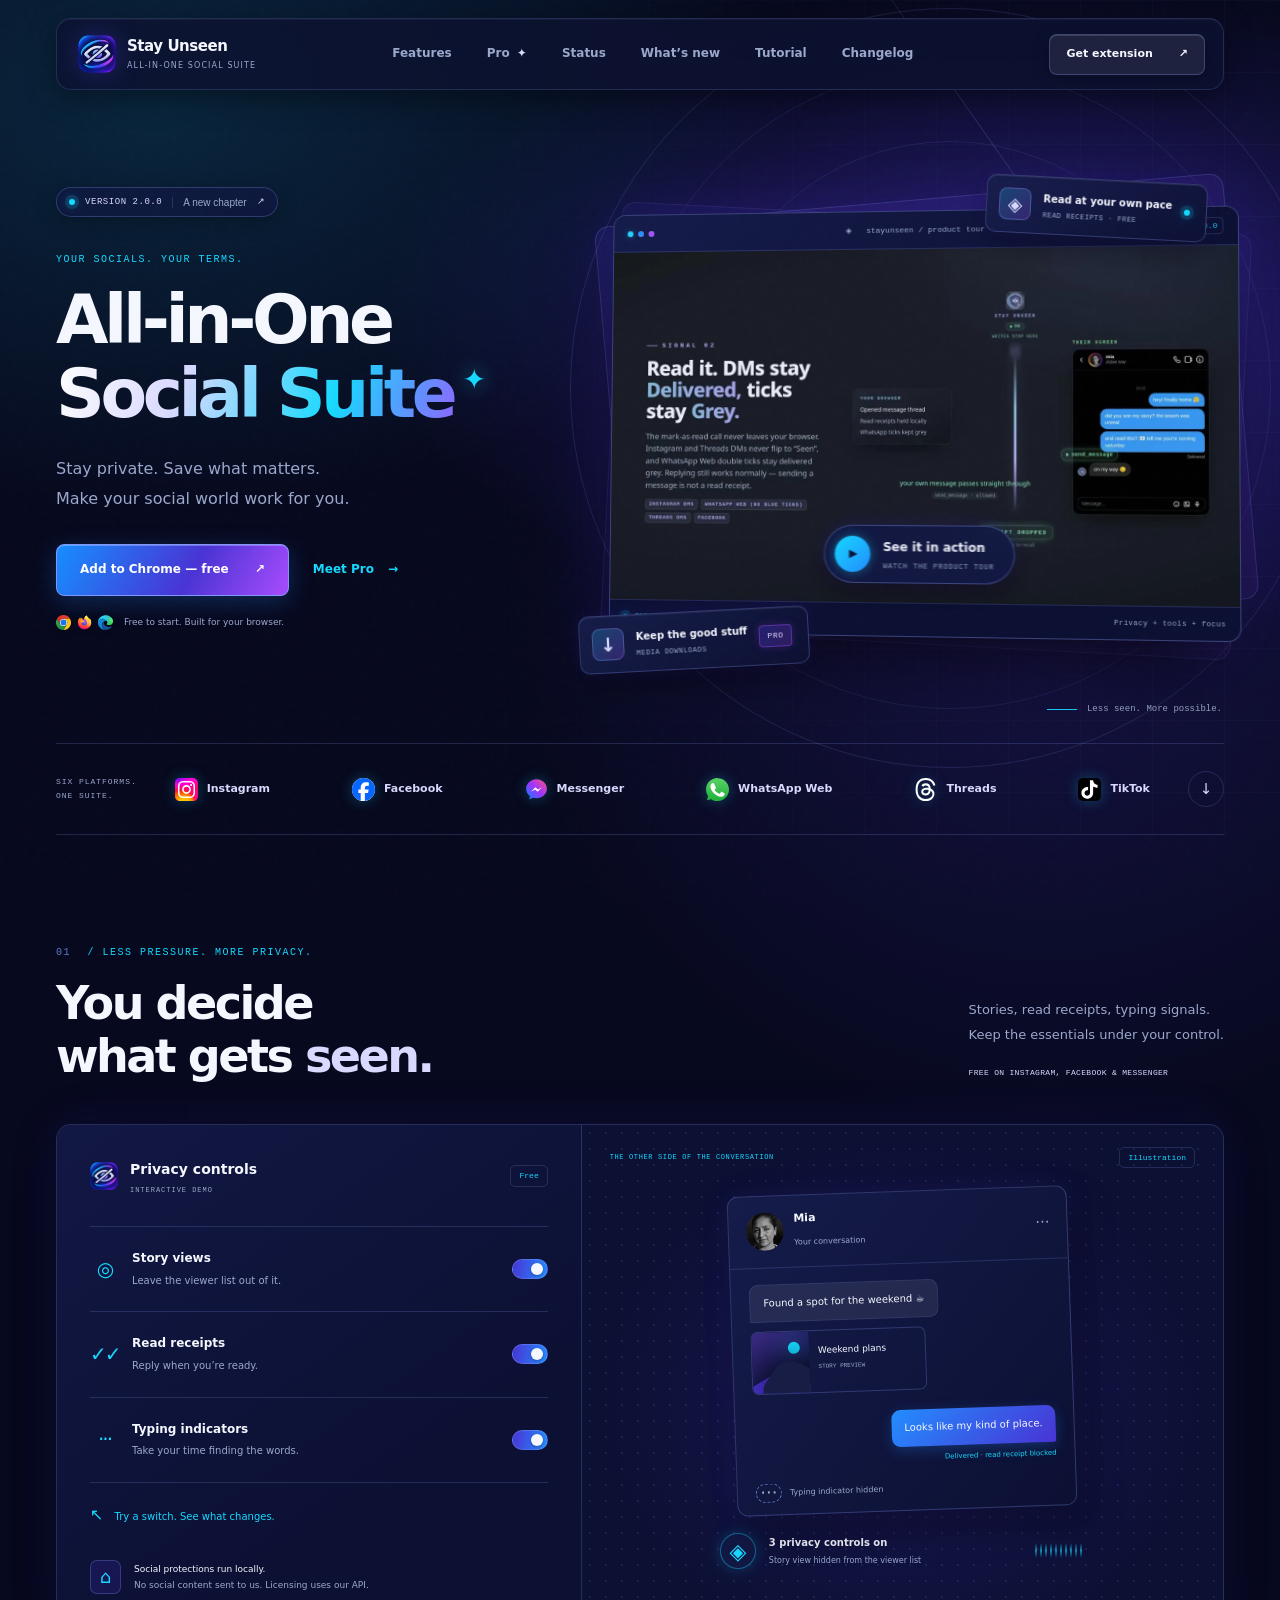
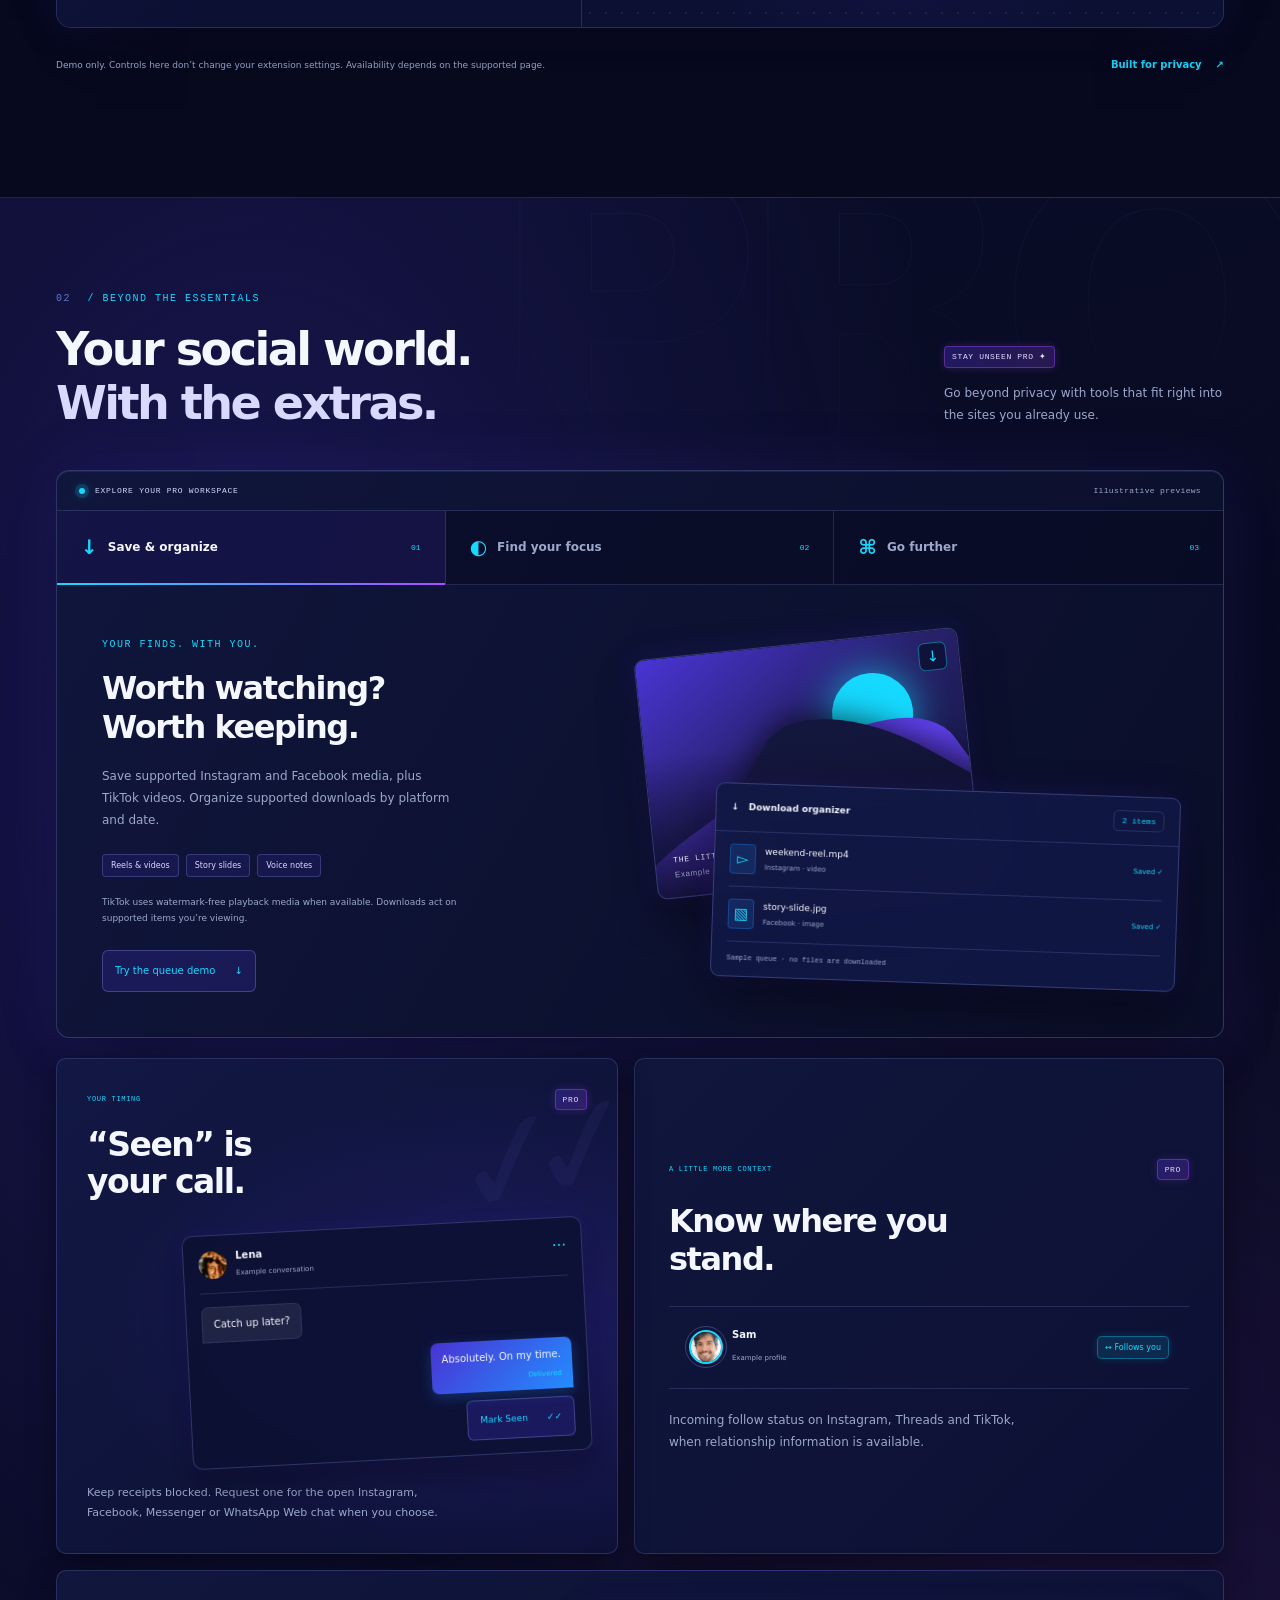
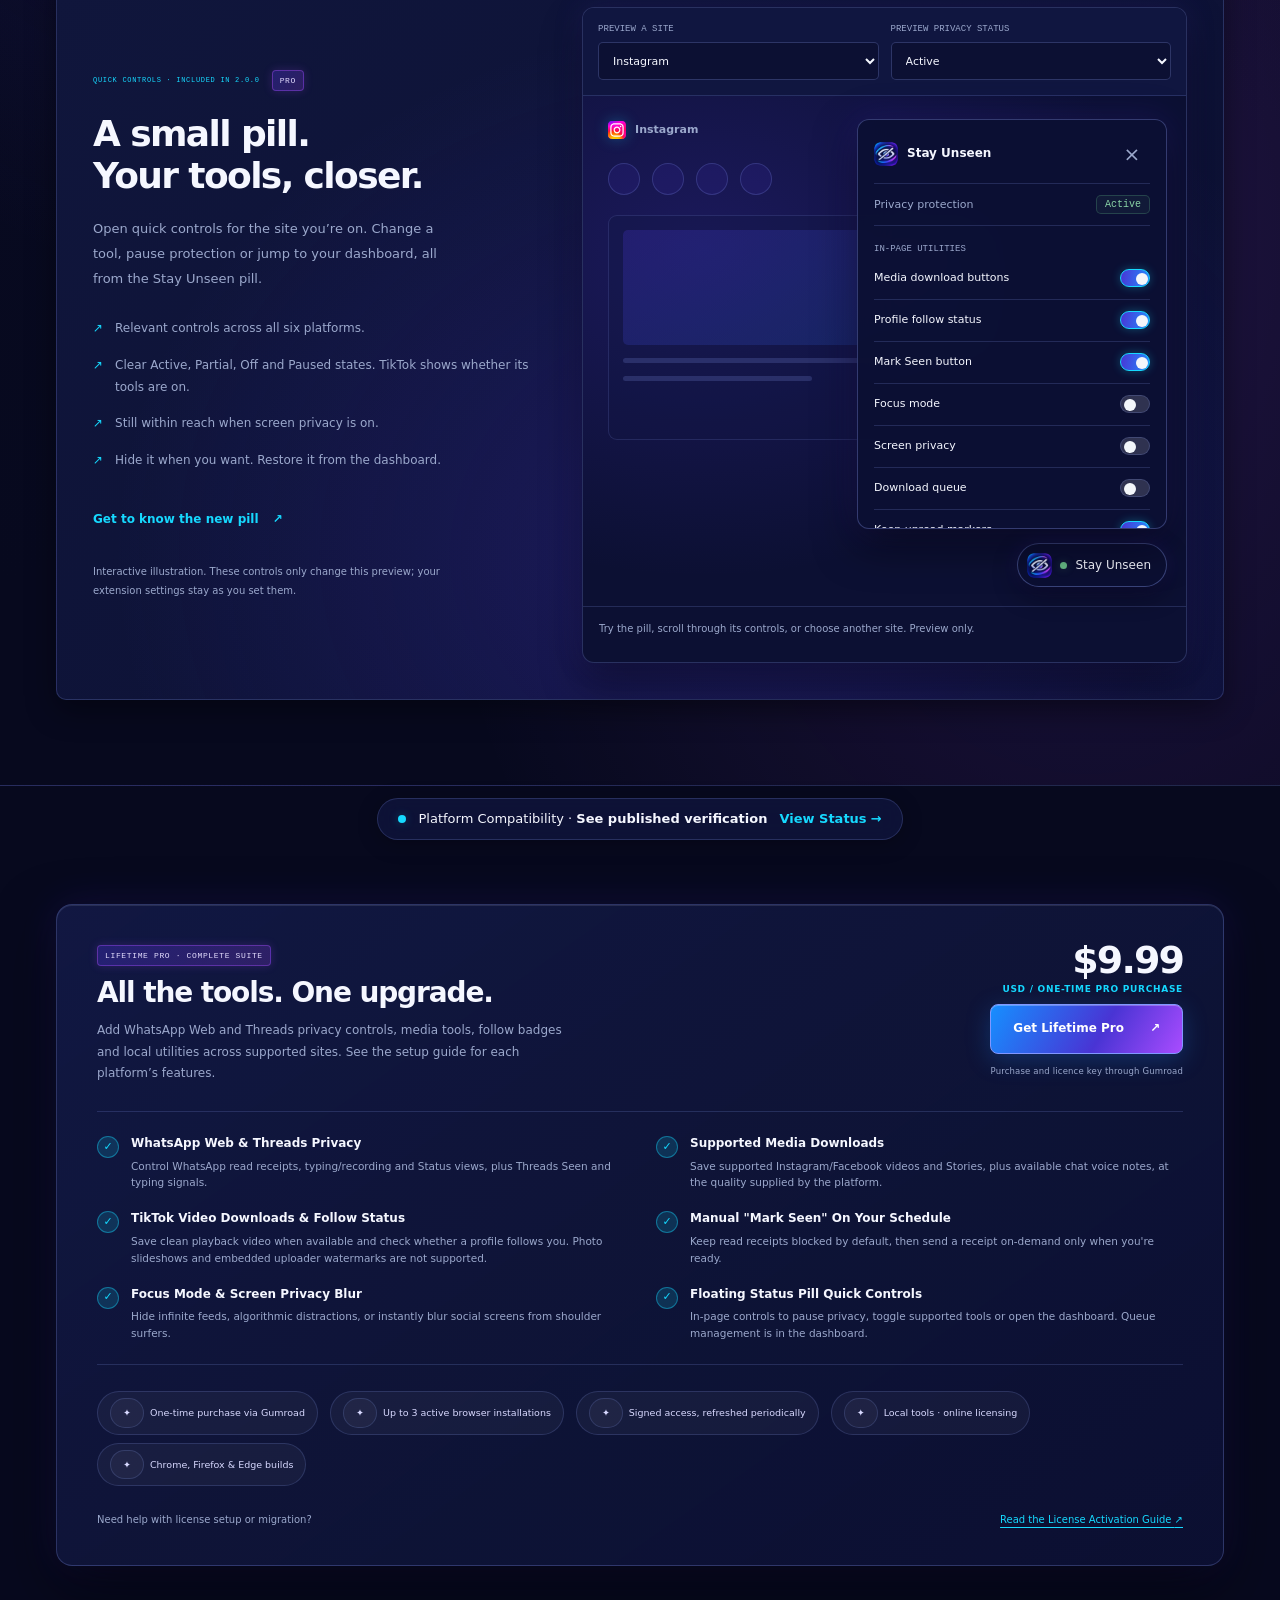
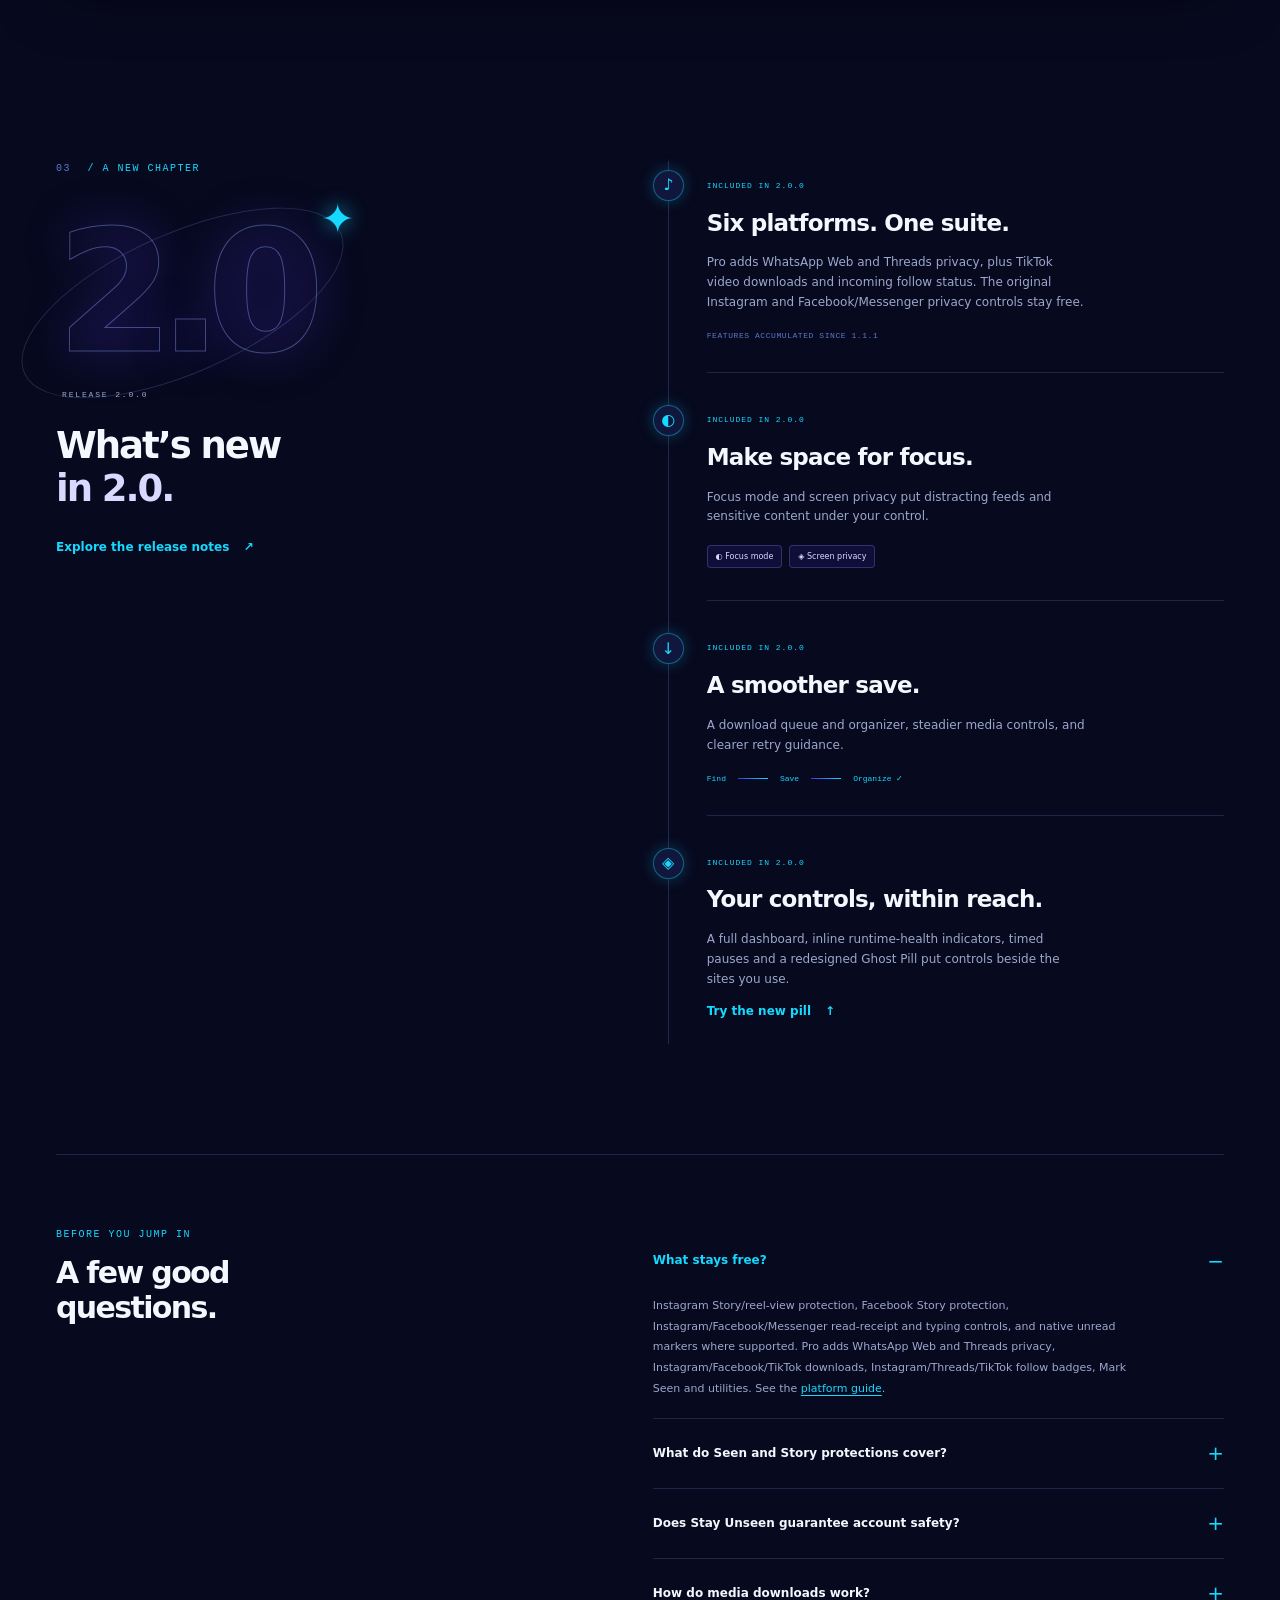
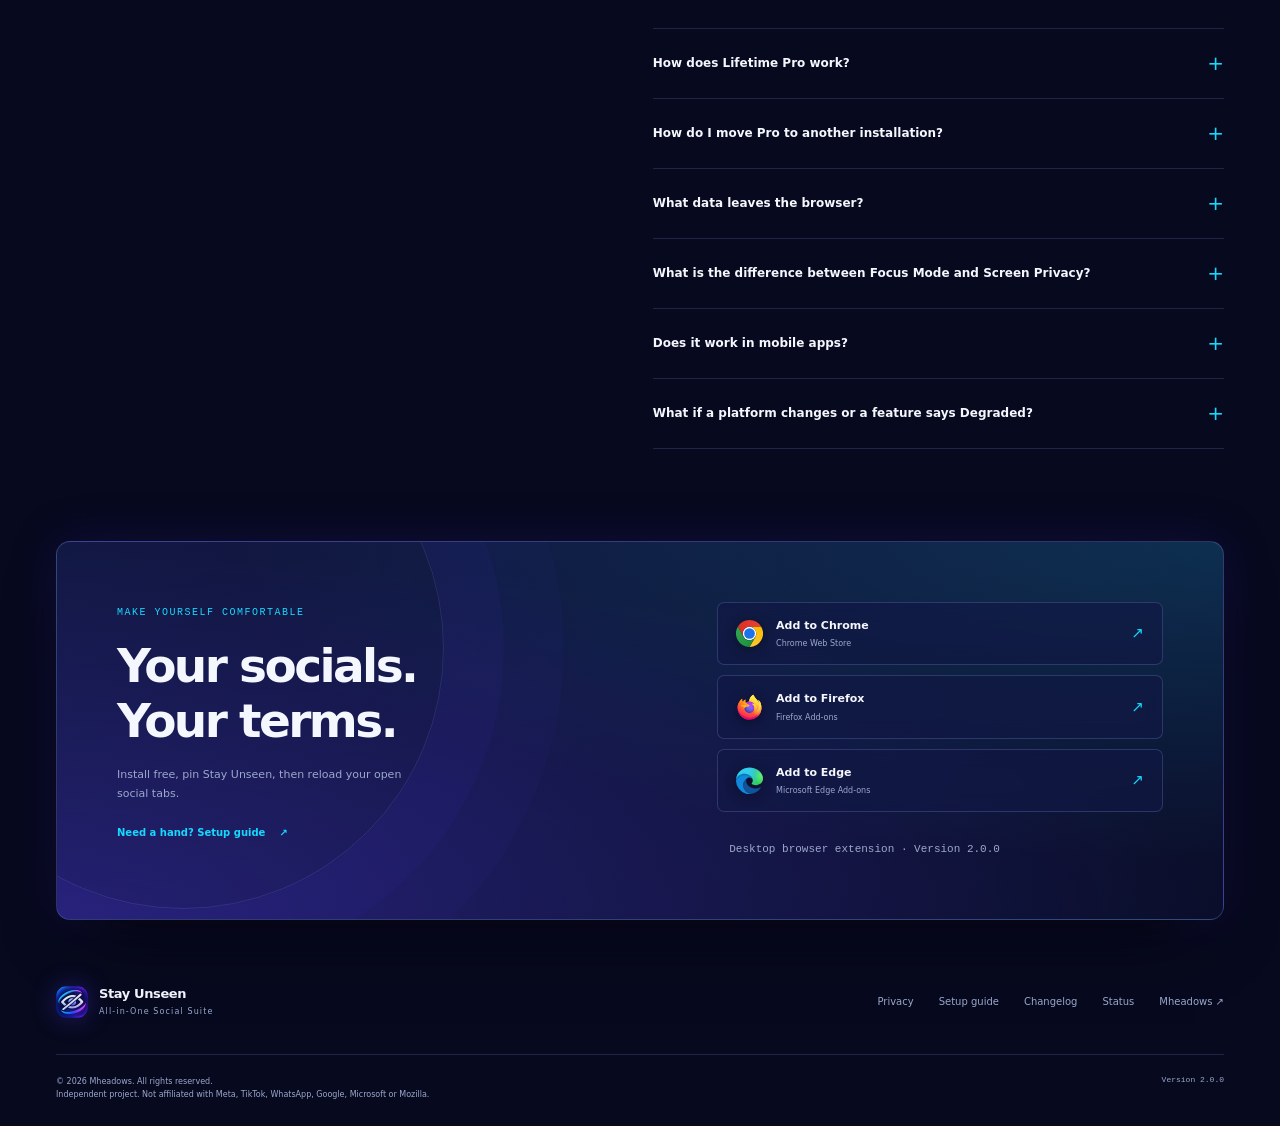
==== commit e121ec59: "Add files via upload" ====
--- a/index.html
+++ b/index.html
@@ -274,7 +274,7 @@
 <a href="https://microsoftedge.microsoft.com/addons/detail/stay-unseen-ig-fb-see/fnlnnfoeafbpbjgkkiihhkfncjhombai" target="_blank" rel="noopener noreferrer"><img src="assets/microsoft_edge-icon.svg" width="32" height="32" alt="Microsoft Edge logo"><span><strong>Add to Edge</strong><small>Microsoft Edge Add-ons</small></span><span aria-hidden="true">↗</span></a>
 <p>Desktop browser extension · Version 2.0.0</p></div></div></section>
 </main>
-<footer class="wrap site-footer"><div class="footer-top"><a class="brand" href="#top"><img src="assets/icon128.png" width="32" height="32" alt="Stay Unseen logo"><span>Stay Unseen<span class="brand-caption">All-in-One Social Suite</span></span></a><nav aria-label="Footer navigation"><a href="privacy.html">Privacy</a><a href="tutorial.html">Setup guide</a><a href="changelog.html">Changelog</a><a href="status.html">Status</a><a href="https://mheadows.bond/" target="_blank" rel="noopener noreferrer">Mheadows ↗</a></nav></div><div class="footer-bottom"><p>Independent project. Not affiliated with Meta, TikTok, WhatsApp, Google, Microsoft or Mozilla.</p><span>Version 2.0.0</span></div></footer>
+<footer class="wrap site-footer"><div class="footer-top"><a class="brand" href="#top"><img src="assets/icon128.png" width="32" height="32" alt="Stay Unseen logo"><span>Stay Unseen<span class="brand-caption">All-in-One Social Suite</span></span></a><nav aria-label="Footer navigation"><a href="privacy.html">Privacy</a><a href="tutorial.html">Setup guide</a><a href="changelog.html">Changelog</a><a href="status.html">Status</a><a href="https://mheadows.bond/" target="_blank" rel="noopener noreferrer">Mheadows ↗</a></nav></div><div class="footer-bottom"><p>&copy; 2026 Mheadows. All rights reserved.<br>Independent project. Not affiliated with Meta, TikTok, WhatsApp, Google, Microsoft or Mozilla.</p><span>Version 2.0.0</span></div></footer>
 <script src="assets/site.js" defer></script>
 <script src="assets/landing.js" defer></script>
 <script src="assets/status-demo.js" defer></script>
--- a/assets/v2.css
+++ b/assets/v2.css
@@ -257,6 +257,8 @@
 .status-card { background: radial-gradient(ellipse at 60% 80%,rgb(73 52 212 / .25),transparent 65%),linear-gradient(135deg,#10163c,#0c1033); }.status-card h3 { font-size: 23px; }.status-card p { margin-top: 10px; }
 .pill-demo { position: relative; margin: 26px -8px 0; text-align: center; }.pill-demo::before { content: ''; position: absolute; inset: -20px 25px; border: 1px solid rgb(145 164 255 / .1); border-radius: 50%; pointer-events: none; transform: rotate(-15deg); }.pill-demo>.demo-label { display: block; font-size: 6px; letter-spacing: .13em; }
 .ghost-pill { display: inline-flex; align-items: center; gap: 10px; border: 1px solid rgb(145 164 255 / .3); border-radius: 30px; background: linear-gradient(130deg,#151c4a,#0c1033); padding: 10px 13px 10px 9px; margin-top: 10px; box-shadow: 0 8px 25px #0007, 0 0 20px rgb(73 52 212 / .2); font-size: 10px; }.ghost-pill img { width: 22px; height: 22px; }.ghost-pill[aria-pressed=true] .live-dot { opacity: .4; box-shadow: none; }.pill-caption { display: block; font-size: 7px; color: var(--muted); margin-top: 11px; }
+.pricing-section { padding-block: 20px 85px; }
+.pricing-section .pro-offer { margin-top: 0; }
 .pro-offer { display: flex; flex-direction: column; gap: 26px; padding: 36px 40px; margin-top: 36px; border: 1px solid rgb(145 164 255 / .24); border-radius: 16px; background: linear-gradient(145deg, rgba(22, 30, 82, 0.7) 0%, rgba(16, 22, 60, 0.85) 50%, rgba(12, 16, 51, 0.95) 100%); box-shadow: 0 24px 60px rgba(0, 0, 0, 0.5), inset 0 1px 0 rgba(255, 255, 255, 0.1), 0 0 40px rgb(73 52 212 / 0.18); }
 .pro-offer-top { display: flex; align-items: flex-start; justify-content: space-between; gap: 32px; }
 .offer-title h3 { margin-top: 9px; font-size: 28px; line-height: 1.25; letter-spacing: -.04em; }
@@ -357,3 +359,46 @@
   white-space: nowrap;
   border-width: 0;
 }
+
+/* Homepage Status Teaser */
+.status-teaser-wrap {
+  display: flex;
+  justify-content: center;
+  margin: 12px auto 44px;
+}
+.status-teaser-pill {
+  display: inline-flex;
+  align-items: center;
+  gap: 12px;
+  padding: 9px 20px;
+  border-radius: 999px;
+  background: rgba(18, 24, 68, 0.65);
+  border: 1px solid rgba(145, 164, 255, 0.2);
+  color: var(--ink, #f5f7ff);
+  font-size: 13px;
+  text-decoration: none;
+  backdrop-filter: blur(12px);
+  box-shadow: 0 4px 20px rgba(0, 0, 0, 0.25);
+  transition: all 0.2s cubic-bezier(0.16, 1, 0.3, 1);
+}
+.status-teaser-pill:hover {
+  background: rgba(26, 36, 92, 0.85);
+  border-color: rgba(61, 214, 140, 0.5);
+  transform: translateY(-1px);
+  box-shadow: 0 8px 24px rgba(0, 0, 0, 0.35);
+}
+.status-teaser-dot {
+  width: 8px;
+  height: 8px;
+  border-radius: 50%;
+  background: var(--cyan);
+  box-shadow: 0 0 10px rgb(22 217 255 / .25);
+  flex-shrink: 0;
+}
+.status-teaser-link {
+  color: var(--cyan, #16d9ff);
+  font-weight: 600;
+  display: inline-flex;
+  align-items: center;
+  gap: 4px;
+}
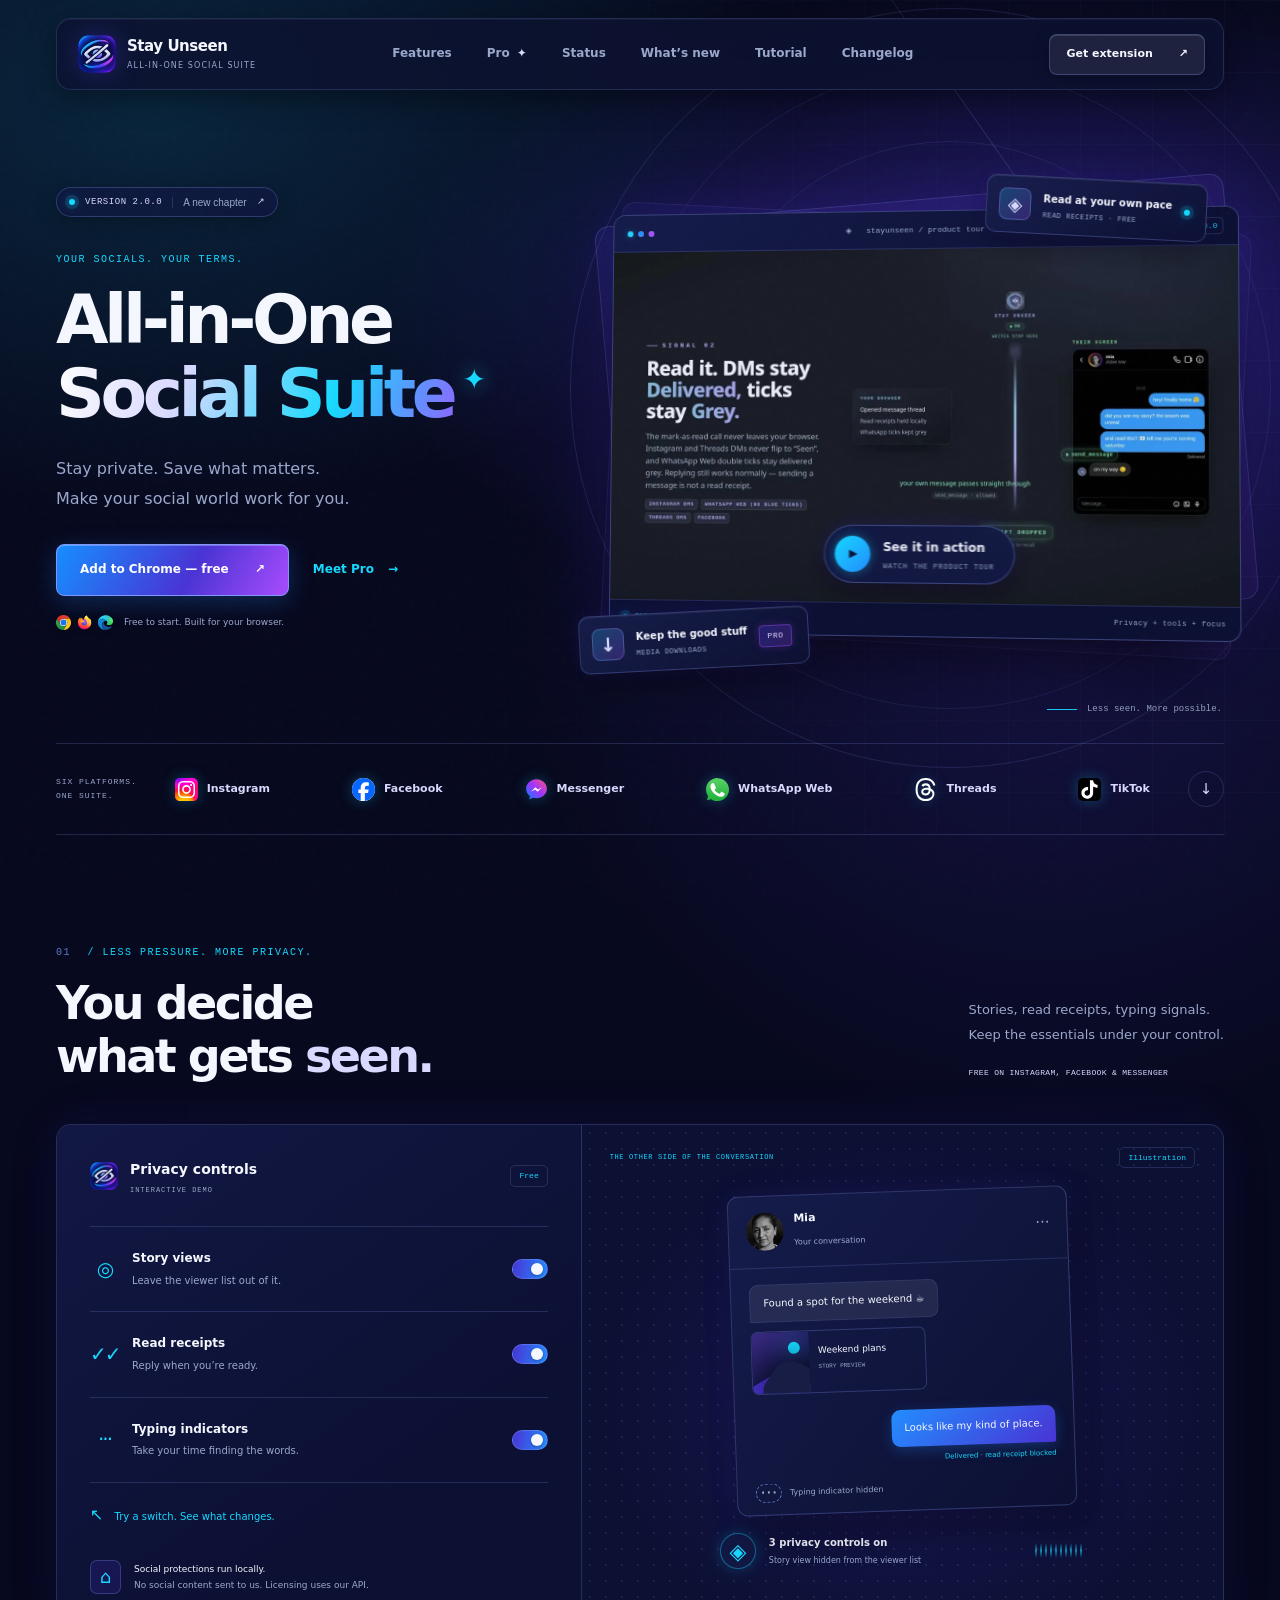
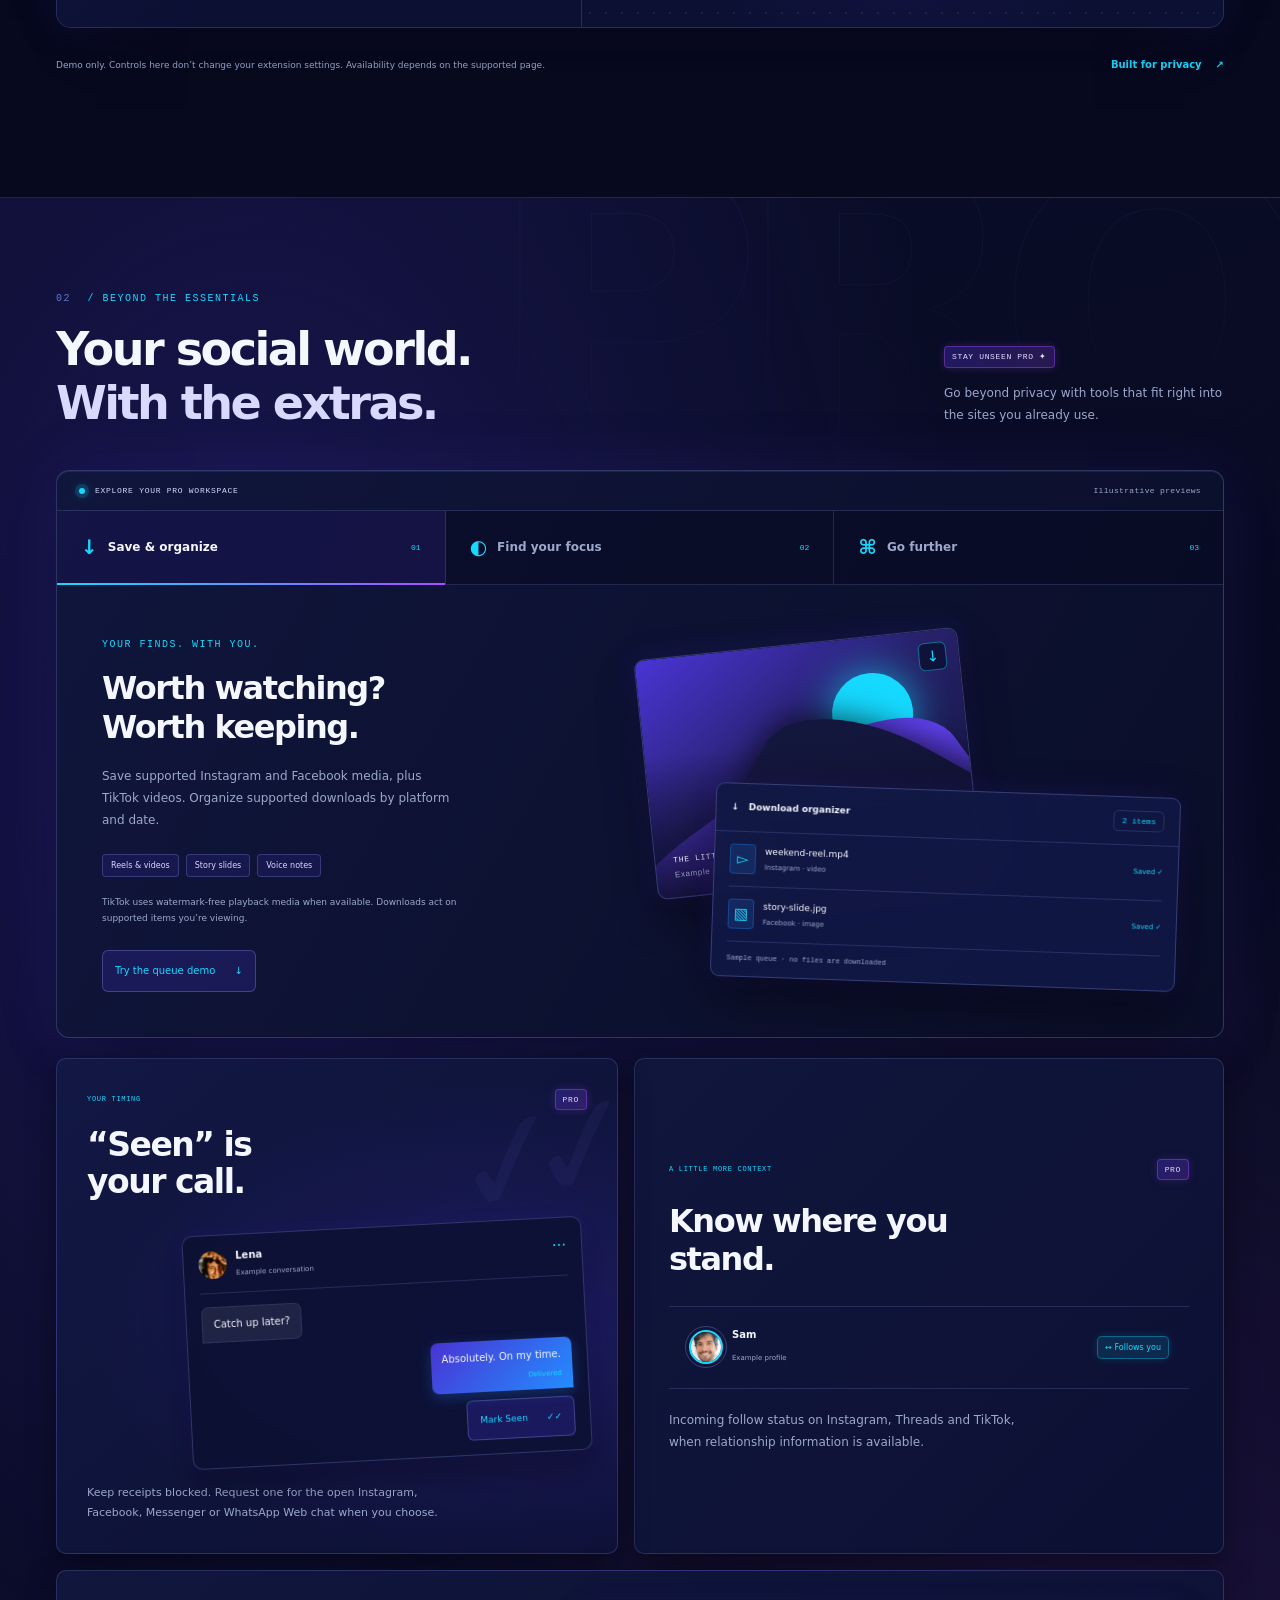
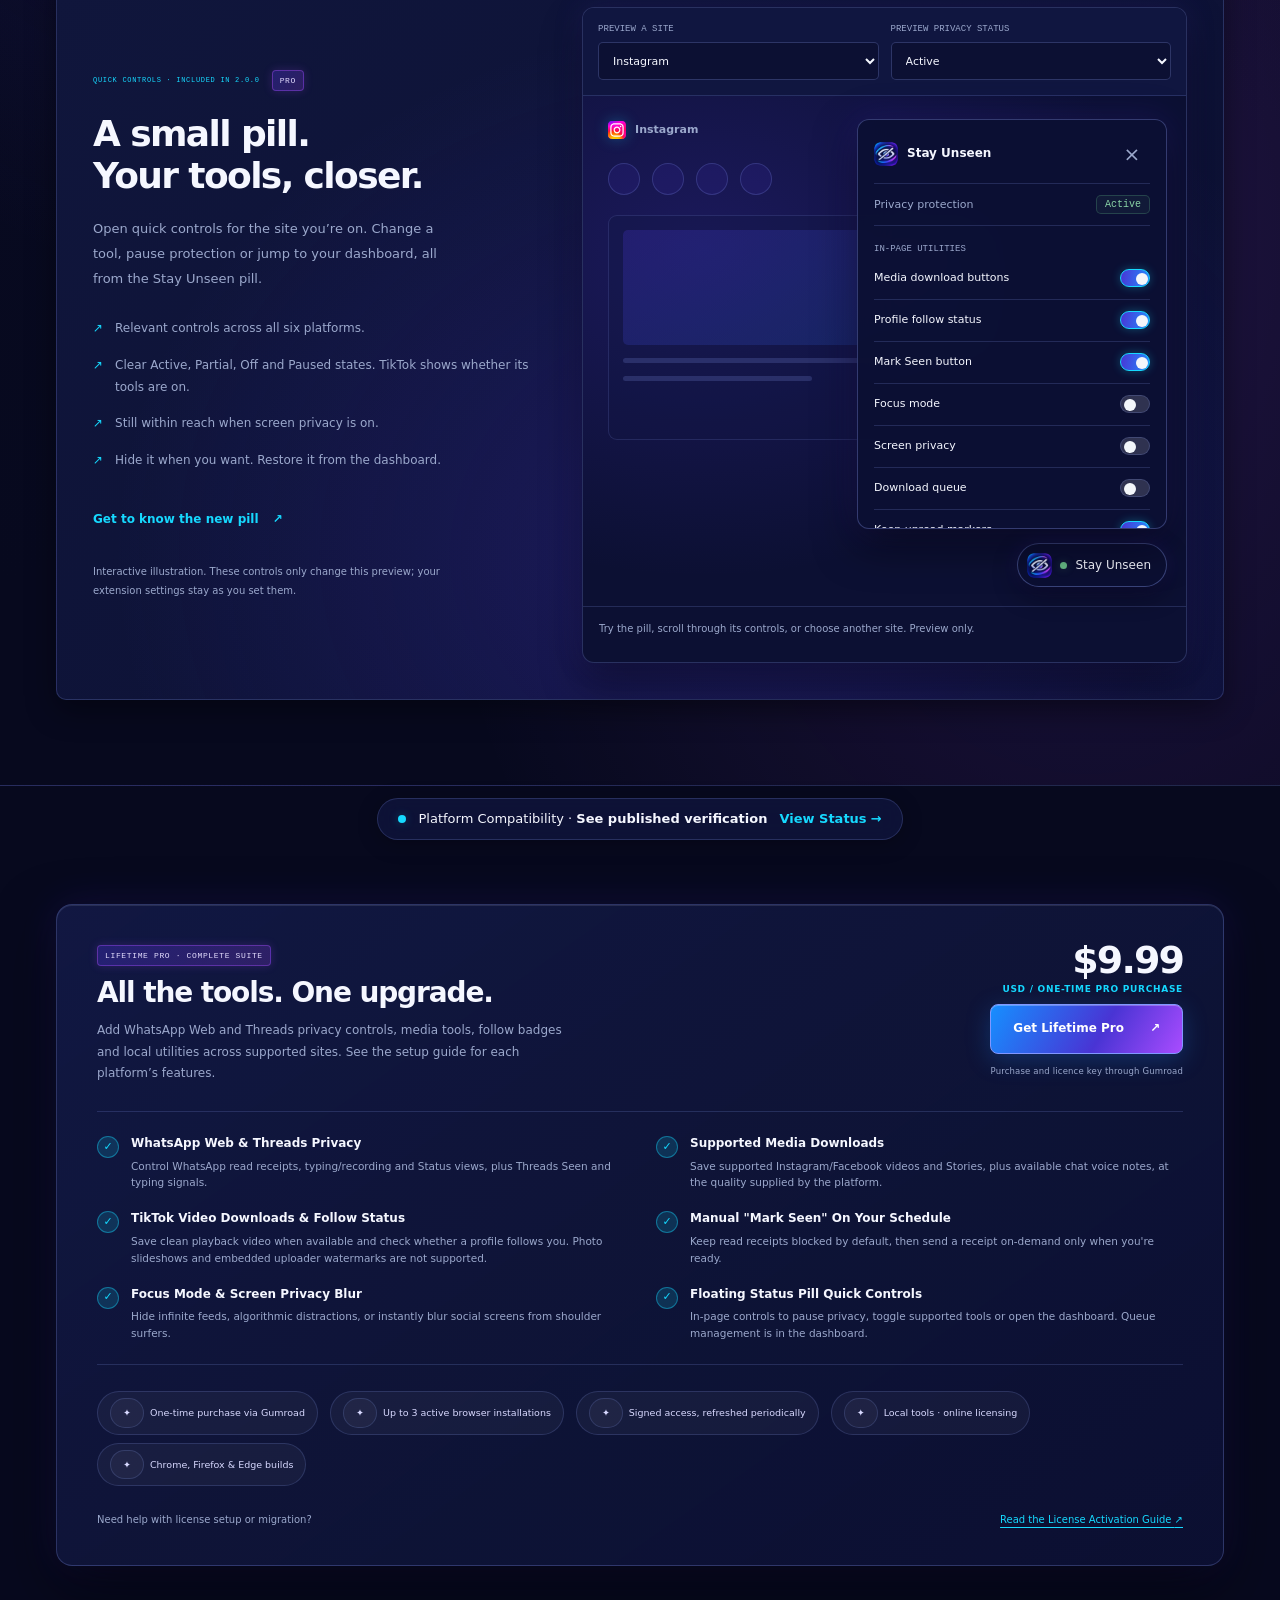
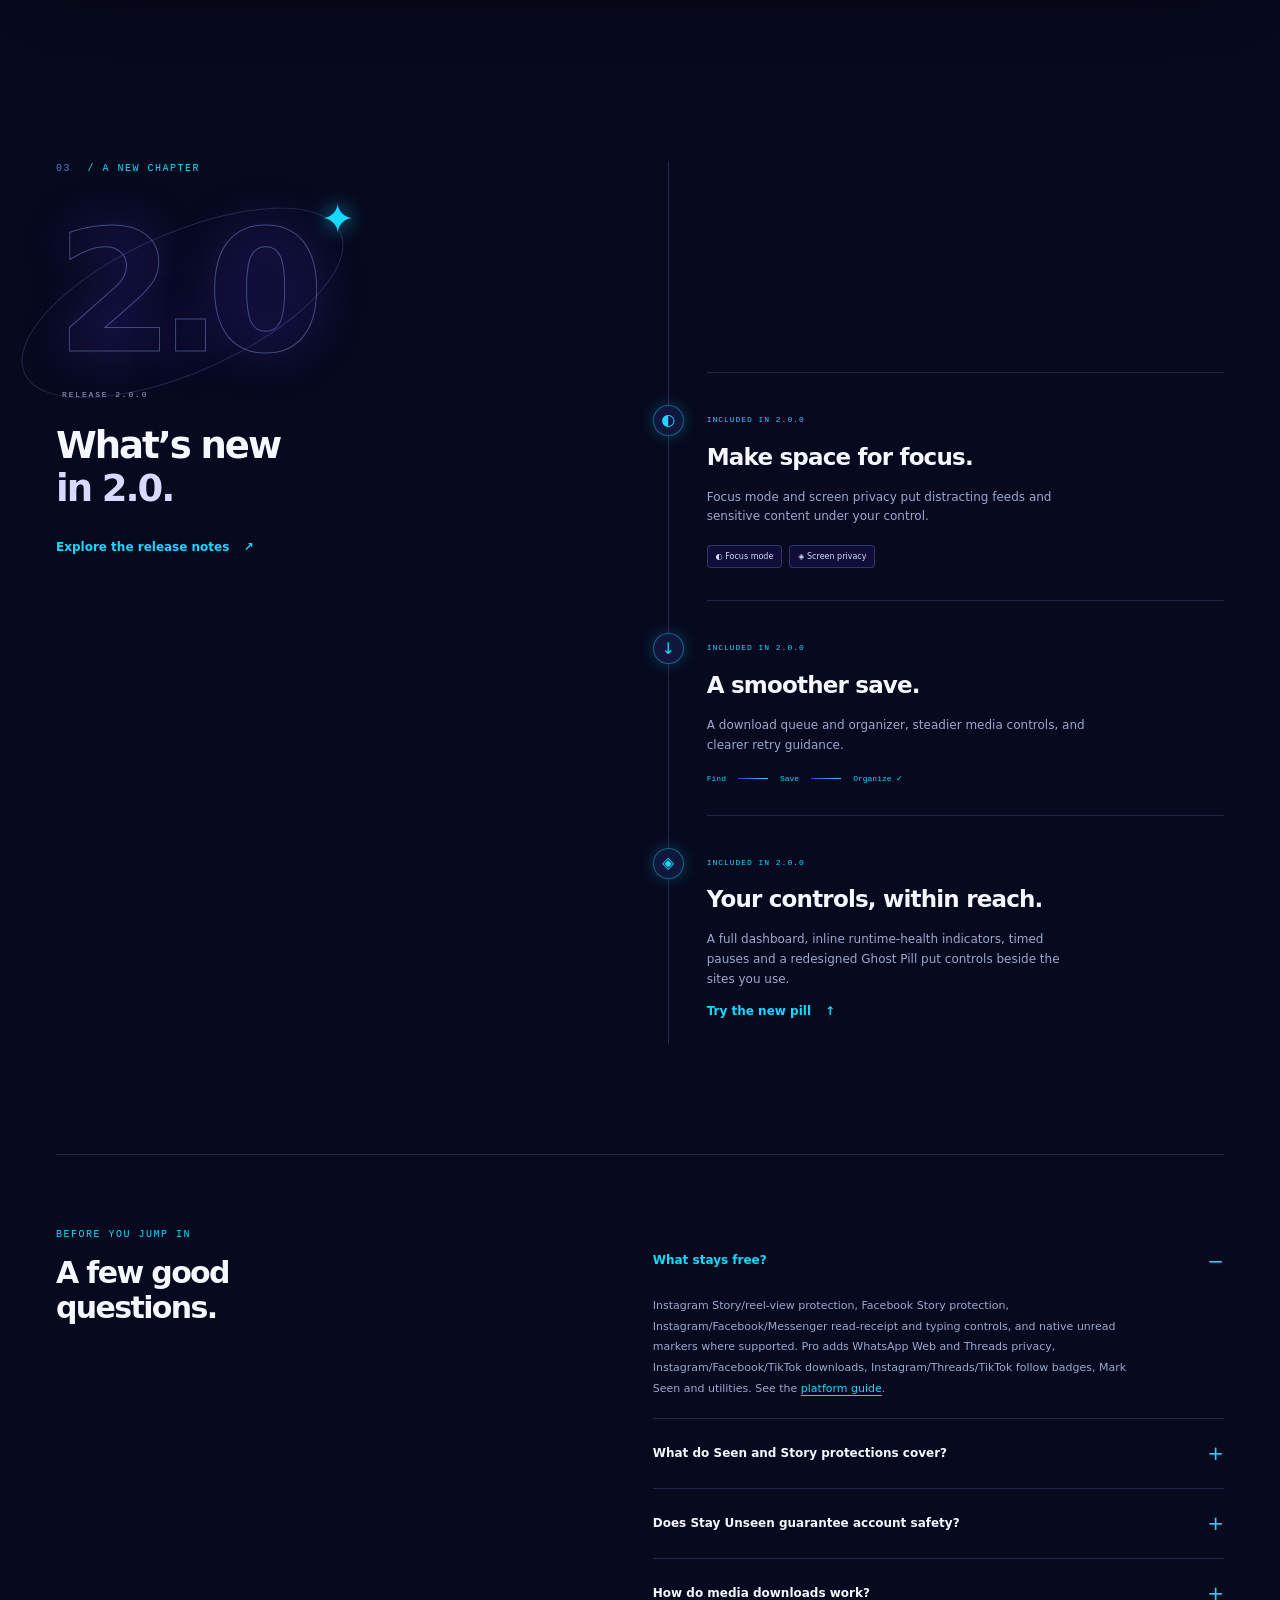
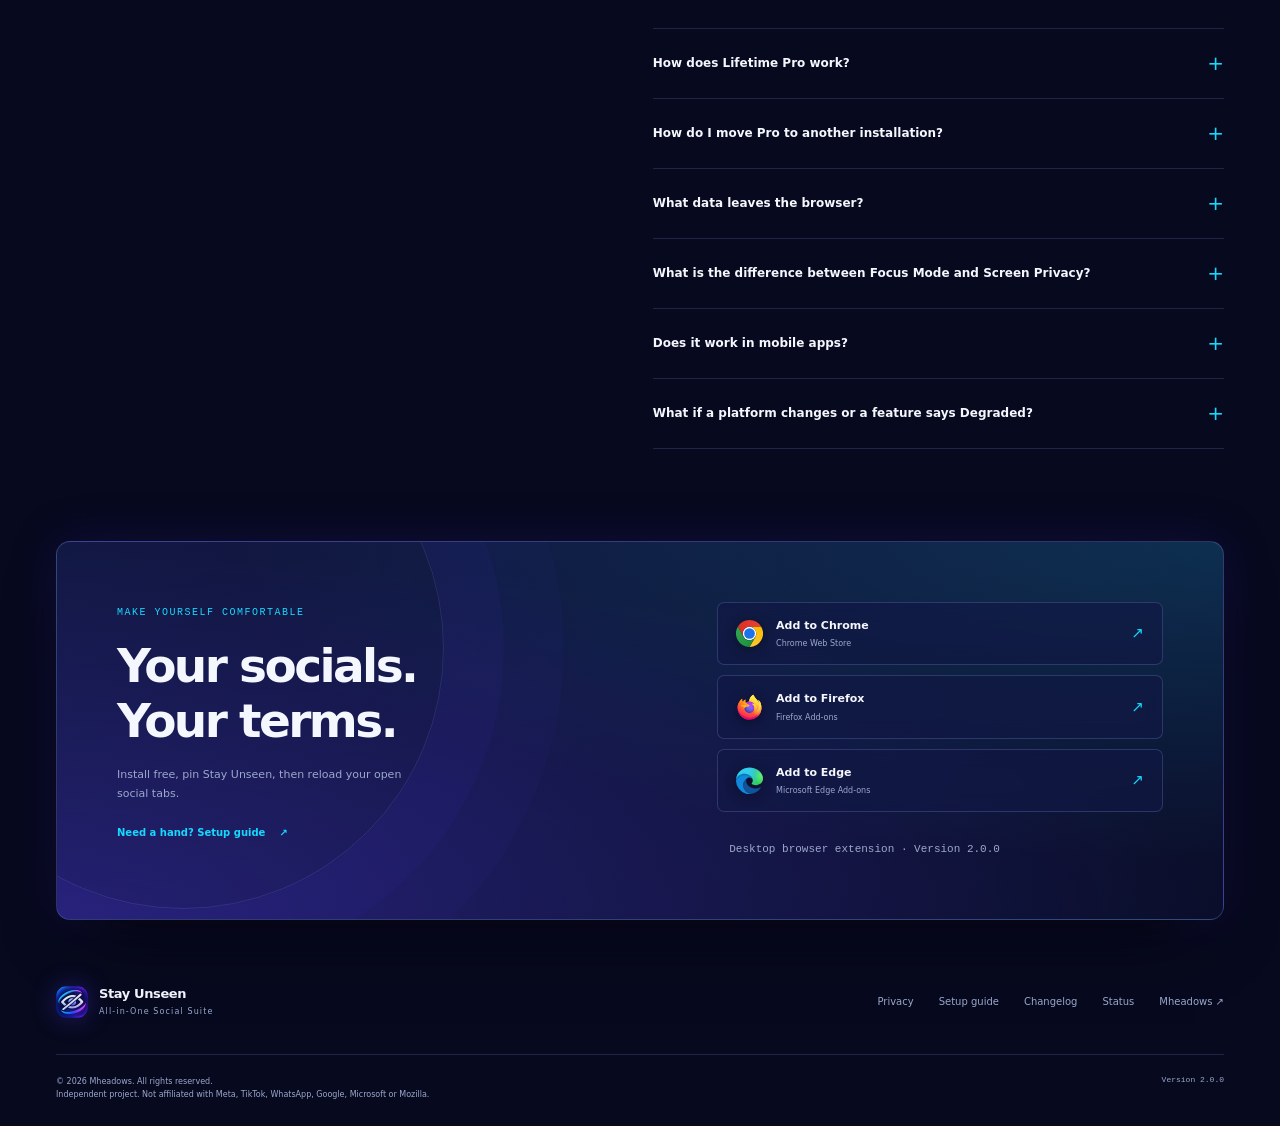
==== commit 87c957fa: "Add files via upload" ====
--- a/index.html
+++ b/index.html
@@ -36,7 +36,7 @@
   <link href="https://fonts.googleapis.com/css2?family=Plus+Jakarta+Sans:wght@400;500;600;700;800&amp;family=JetBrains+Mono:wght@500;700&amp;display=swap" rel="stylesheet">
   <link rel="stylesheet" href="assets/v2.css">
   <link rel="stylesheet" href="assets/status-demo.css">
-  <script type="application/ld+json">{"@context":"https://schema.org","@graph":[{"@type":"WebSite","@id":"https://stayunseenapp.com/#website","url":"https://stayunseenapp.com/","name":"Stay Unseen","description":"All-in-one social privacy and utility browser extension for Instagram, Facebook, Messenger, WhatsApp Web, Threads and TikTok.","publisher":{"@type":"Organization","@id":"https://stayunseenapp.com/#organization","name":"Stay Unseen","url":"https://stayunseenapp.com/","logo":{"@type":"ImageObject","url":"https://stayunseenapp.com/assets/icon-512.png"}}},{"@type":"SoftwareApplication","@id":"https://stayunseenapp.com/#software","name":"Stay Unseen","softwareVersion":"2.0.0","applicationCategory":"UtilitiesApplication","operatingSystem":"Windows, macOS, Linux (Chrome, Edge, Firefox)","url":"https://stayunseenapp.com/","description":"Stay Unseen 2.0.0: supported social-site privacy controls, media downloads, follow status and local utilities. Features vary by platform.","offers":[{"@type":"Offer","name":"Free Core","price":"0","priceCurrency":"USD","description":"Core Instagram, Facebook and Messenger privacy controls."},{"@type":"Offer","name":"Lifetime Pro","price":"9.99","priceCurrency":"USD","url":"https://stayunseen.gumroad.com/l/stayunseen-pro","description":"One-time Pro purchase for up to three active browser installations. Access is verified locally and refreshed through the Stay Unseen API."}],"featureList":["Instagram Story/reel and Facebook Story viewing protection","Instagram, Facebook and Messenger Seen and typing protection","WhatsApp Web read, typing/recording and Status protection with Pro","Threads Seen, typing and follow-status tools with Pro","Supported Instagram/Facebook media and TikTok video downloads with Pro","Instagram, Threads and TikTok incoming follow-status badges with Pro","Mark Seen for supported Instagram, Facebook, Messenger and WhatsApp Web chats with Pro","Ghost Pill, Focus Mode, Screen Privacy and Download Queue with Pro"]},{"@type":"FAQPage","@id":"https://stayunseenapp.com/#faq","mainEntity":[{"@type":"Question","name":"What stays free?","acceptedAnswer":{"@type":"Answer","text":"Instagram Story/reel-view protection, Facebook Story protection, Instagram/Facebook/Messenger read-receipt and typing controls, and native unread markers where supported. Pro adds WhatsApp Web and Threads privacy, Instagram/Facebook/TikTok downloads, Instagram/Threads/TikTok follow badges, Mark Seen and utilities. See the platform guide."}},{"@type":"Question","name":"What do Seen and Story protections cover?","acceptedAnswer":{"@type":"Answer","text":"Stay Unseen suppresses supported outgoing read receipts, Story/Status views and typing signals in your browser. It does not make you anonymous to the platform or guarantee that every signal is blocked after a site changes. Check published compatibility and the dashboard’s local feature health. TikTok tools do not hide profile visits or read receipts."}},{"@type":"Question","name":"Does Stay Unseen guarantee account safety?","acceptedAnswer":{"@type":"Answer","text":"No extension can guarantee how a platform will enforce its rules. Stay Unseen changes supported page behavior and network requests, and some tools use your existing signed-in session. It does not ask you to submit social passwords to Stay Unseen. Review the platform’s terms before using its tools."}},{"@type":"Question","name":"How do media downloads work?","acceptedAnswer":{"@type":"Answer","text":"Downloads retrieve available media directly from the supported site or its media servers. Quality depends on what the platform supplies; HD is not guaranteed. Stay Unseen servers do not proxy the files. TikTok uses clean playback media when available, excludes photo slideshows, and has a 128 MB download limit in Chrome/Edge. The optional queue organizes supported remote media by platform and date."}},{"@type":"Question","name":"How does Lifetime Pro work?","acceptedAnswer":{"@type":"Answer","text":"The current offer is a one-time $9.99 USD Gumroad purchase for up to three active browser installations. Separate browsers or profiles count separately, even on one computer. The extension activates through the Stay Unseen API, checks signed access locally and periodically renews it online. Lifetime purchase access is not an entitlement that works offline forever."}},{"@type":"Question","name":"How do I move Pro to another installation?","acceptedAnswer":{"@type":"Answer","text":"In the old dashboard’s licence card, select Release this device, then Release. After success, activate your key in the new installation. Release before uninstalling or clearing extension data. If the old installation is inaccessible, contact support. See the activation guide."}},{"@type":"Question","name":"What data leaves the browser?","acceptedAnswer":{"@type":"Answer","text":"Licensing sends your key during activation and installation/entitlement information for renewal or release to api.stayunseenapp.com. Public compatibility requests send no licensing credentials or local health evidence. Social messages, credentials and downloaded files are not uploaded to Stay Unseen. Local counters and Live Telemetry remain in the browser. Platform requests still go to the social site or its CDN. Read the Privacy Policy."}},{"@type":"Question","name":"What is the difference between Focus Mode and Screen Privacy?","acceptedAnswer":{"@type":"Answer","text":"Focus Mode hides supported home feeds and reel surfaces on Instagram, Facebook and Threads while leaving messaging available. Screen Privacy blurs and locks supported Instagram, Facebook, Messenger, WhatsApp Web and Threads pages. The Ghost Pill stays usable to turn it off. It does not hide browser notifications, other applications or TikTok."}},{"@type":"Question","name":"Does it work in mobile apps?","acceptedAnswer":{"@type":"Answer","text":"Stay Unseen is a desktop browser extension for supported websites, with Chrome, Edge and Firefox builds. It does not control native iOS or Android apps. Features differ by platform; see the setup guide before enabling a tool."}},{"@type":"Question","name":"What if a platform changes or a feature says Degraded?","acceptedAnswer":{"@type":"Answer","text":"Reload the supported tab after extension updates. Hover, focus or click the health badge beside the feature in your dashboard for the local reason. The Status page separately lists manually verified compatibility and dates; neither counters nor local Working prove what another account sees. See the changelog for changes."}}]}]}</script>
+  <script type="application/ld+json">{"@context":"https://schema.org","@graph":[{"@type":"WebSite","@id":"https://stayunseenapp.com/#website","url":"https://stayunseenapp.com/","name":"Stay Unseen","description":"All-in-one social privacy and utility browser extension for Instagram, Facebook, Messenger, WhatsApp Web, Threads and TikTok.","publisher":{"@type":"Organization","@id":"https://stayunseenapp.com/#organization","name":"Stay Unseen","url":"https://stayunseenapp.com/","logo":{"@type":"ImageObject","url":"https://stayunseenapp.com/assets/icon-512.png"}}},{"@type":"SoftwareApplication","@id":"https://stayunseenapp.com/#software","name":"Stay Unseen","softwareVersion":"2.0.0","applicationCategory":"UtilitiesApplication","operatingSystem":"Windows, macOS, Linux (Chrome, Edge, Firefox)","url":"https://stayunseenapp.com/","description":"Stay Unseen 2.0.0: supported social-site privacy controls, media downloads, follow status and local utilities. Features vary by platform.","offers":[{"@type":"Offer","name":"Free Core","price":"0","priceCurrency":"USD","description":"Core Instagram, Facebook and Messenger privacy controls."},{"@type":"Offer","name":"Lifetime Pro","price":"9.99","priceCurrency":"USD","url":"https://store.stayunseenapp.com/","description":"One-time Pro purchase for up to three active browser installations. Access is verified locally and refreshed through the Stay Unseen API."}],"featureList":["Instagram Story/reel and Facebook Story viewing protection","Instagram, Facebook and Messenger Seen and typing protection","WhatsApp Web read, typing/recording and Status protection with Pro","Threads Seen, typing and follow-status tools with Pro","Supported Instagram/Facebook media and TikTok video downloads with Pro","Instagram, Threads and TikTok incoming follow-status badges with Pro","Mark Seen for supported Instagram, Facebook, Messenger and WhatsApp Web chats with Pro","Ghost Pill, Focus Mode, Screen Privacy and Download Queue with Pro"]},{"@type":"FAQPage","@id":"https://stayunseenapp.com/#faq","mainEntity":[{"@type":"Question","name":"What stays free?","acceptedAnswer":{"@type":"Answer","text":"Instagram Story/reel-view protection, Facebook Story protection, Instagram/Facebook/Messenger read-receipt and typing controls, and native unread markers where supported. Pro adds WhatsApp Web and Threads privacy, Instagram/Facebook/TikTok downloads, Instagram/Threads/TikTok follow badges, Mark Seen and utilities. See the platform guide."}},{"@type":"Question","name":"What do Seen and Story protections cover?","acceptedAnswer":{"@type":"Answer","text":"Stay Unseen suppresses supported outgoing read receipts, Story/Status views and typing signals in your browser. It does not make you anonymous to the platform or guarantee that every signal is blocked after a site changes. Check published compatibility and the dashboard’s local feature health. TikTok tools do not hide profile visits or read receipts."}},{"@type":"Question","name":"Does Stay Unseen guarantee account safety?","acceptedAnswer":{"@type":"Answer","text":"No extension can guarantee how a platform will enforce its rules. Stay Unseen changes supported page behavior and network requests, and some tools use your existing signed-in session. It does not ask you to submit social passwords to Stay Unseen. Review the platform’s terms before using its tools."}},{"@type":"Question","name":"How do media downloads work?","acceptedAnswer":{"@type":"Answer","text":"Downloads retrieve available media directly from the supported site or its media servers. Quality depends on what the platform supplies; HD is not guaranteed. Stay Unseen servers do not proxy the files. TikTok uses clean playback media when available, excludes photo slideshows, and has a 128 MB download limit in Chrome/Edge. The optional queue organizes supported remote media by platform and date."}},{"@type":"Question","name":"How does Lifetime Pro work?","acceptedAnswer":{"@type":"Answer","text":"The current offer is a one-time $9.99 USD Gumroad purchase for up to three active browser installations. Separate browsers or profiles count separately, even on one computer. The extension activates through the Stay Unseen API, checks signed access locally and periodically renews it online. Lifetime purchase access is not an entitlement that works offline forever."}},{"@type":"Question","name":"How do I move Pro to another installation?","acceptedAnswer":{"@type":"Answer","text":"In the old dashboard’s licence card, select Release this device, then Release. After success, activate your key in the new installation. Release before uninstalling or clearing extension data. If the old installation is inaccessible, contact support. See the activation guide."}},{"@type":"Question","name":"What data leaves the browser?","acceptedAnswer":{"@type":"Answer","text":"Licensing sends your key during activation and installation/entitlement information for renewal or release to api.stayunseenapp.com. Public compatibility requests send no licensing credentials or local health evidence. Social messages, credentials and downloaded files are not uploaded to Stay Unseen. Local counters and Live Telemetry remain in the browser. Platform requests still go to the social site or its CDN. Read the Privacy Policy."}},{"@type":"Question","name":"What is the difference between Focus Mode and Screen Privacy?","acceptedAnswer":{"@type":"Answer","text":"Focus Mode hides supported home feeds and reel surfaces on Instagram, Facebook and Threads while leaving messaging available. Screen Privacy blurs and locks supported Instagram, Facebook, Messenger, WhatsApp Web and Threads pages. The Ghost Pill stays usable to turn it off. It does not hide browser notifications, other applications or TikTok."}},{"@type":"Question","name":"Does it work in mobile apps?","acceptedAnswer":{"@type":"Answer","text":"Stay Unseen is a desktop browser extension for supported websites, with Chrome, Edge and Firefox builds. It does not control native iOS or Android apps. Features differ by platform; see the setup guide before enabling a tool."}},{"@type":"Question","name":"What if a platform changes or a feature says Degraded?","acceptedAnswer":{"@type":"Answer","text":"Reload the supported tab after extension updates. Hover, focus or click the health badge beside the feature in your dashboard for the local reason. The Status page separately lists manually verified compatibility and dates; neither counters nor local Working prove what another account sees. See the changelog for changes."}}]}]}</script>
 </head>
 <body>
 <svg class="svg-defs" aria-hidden="true" focusable="false" style="position:absolute;width:0;height:0;overflow:hidden;">
@@ -190,7 +190,7 @@
     <div class="offer-price-block">
       <p>$9.99 <span>USD / One-time Pro purchase</span></p>
       <!-- Checkout: the one place the purchase URL is written. Change it here only. -->
-      <a class="button" href="https://stayunseen.gumroad.com/l/stayunseen-pro" target="_blank" rel="noopener noreferrer">Get Lifetime Pro <span aria-hidden="true">↗</span></a>
+      <a class="button" href="https://store.stayunseenapp.com/" target="_blank" rel="noopener noreferrer">Get Lifetime Pro <span aria-hidden="true">↗</span></a>
       <span class="offer-subnote">Purchase and licence key through Gumroad</span>
     </div>
   </div>
